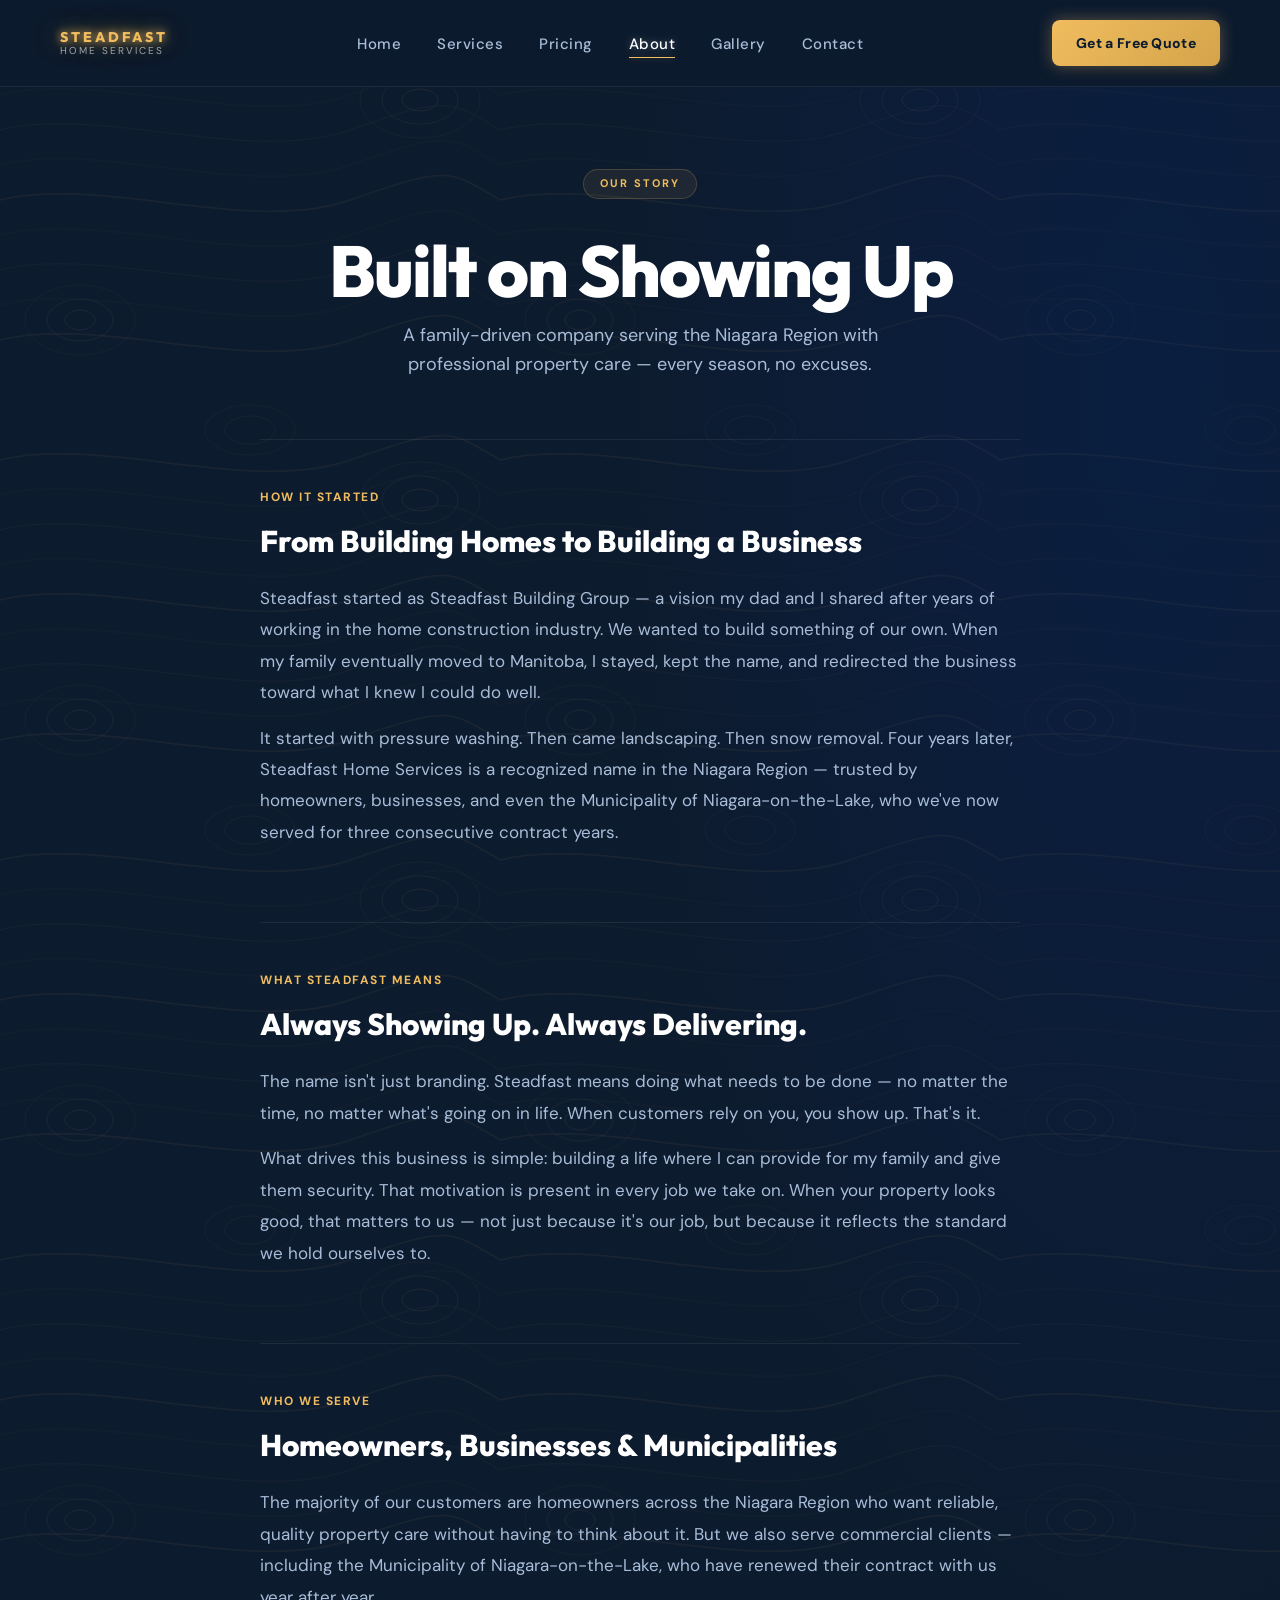
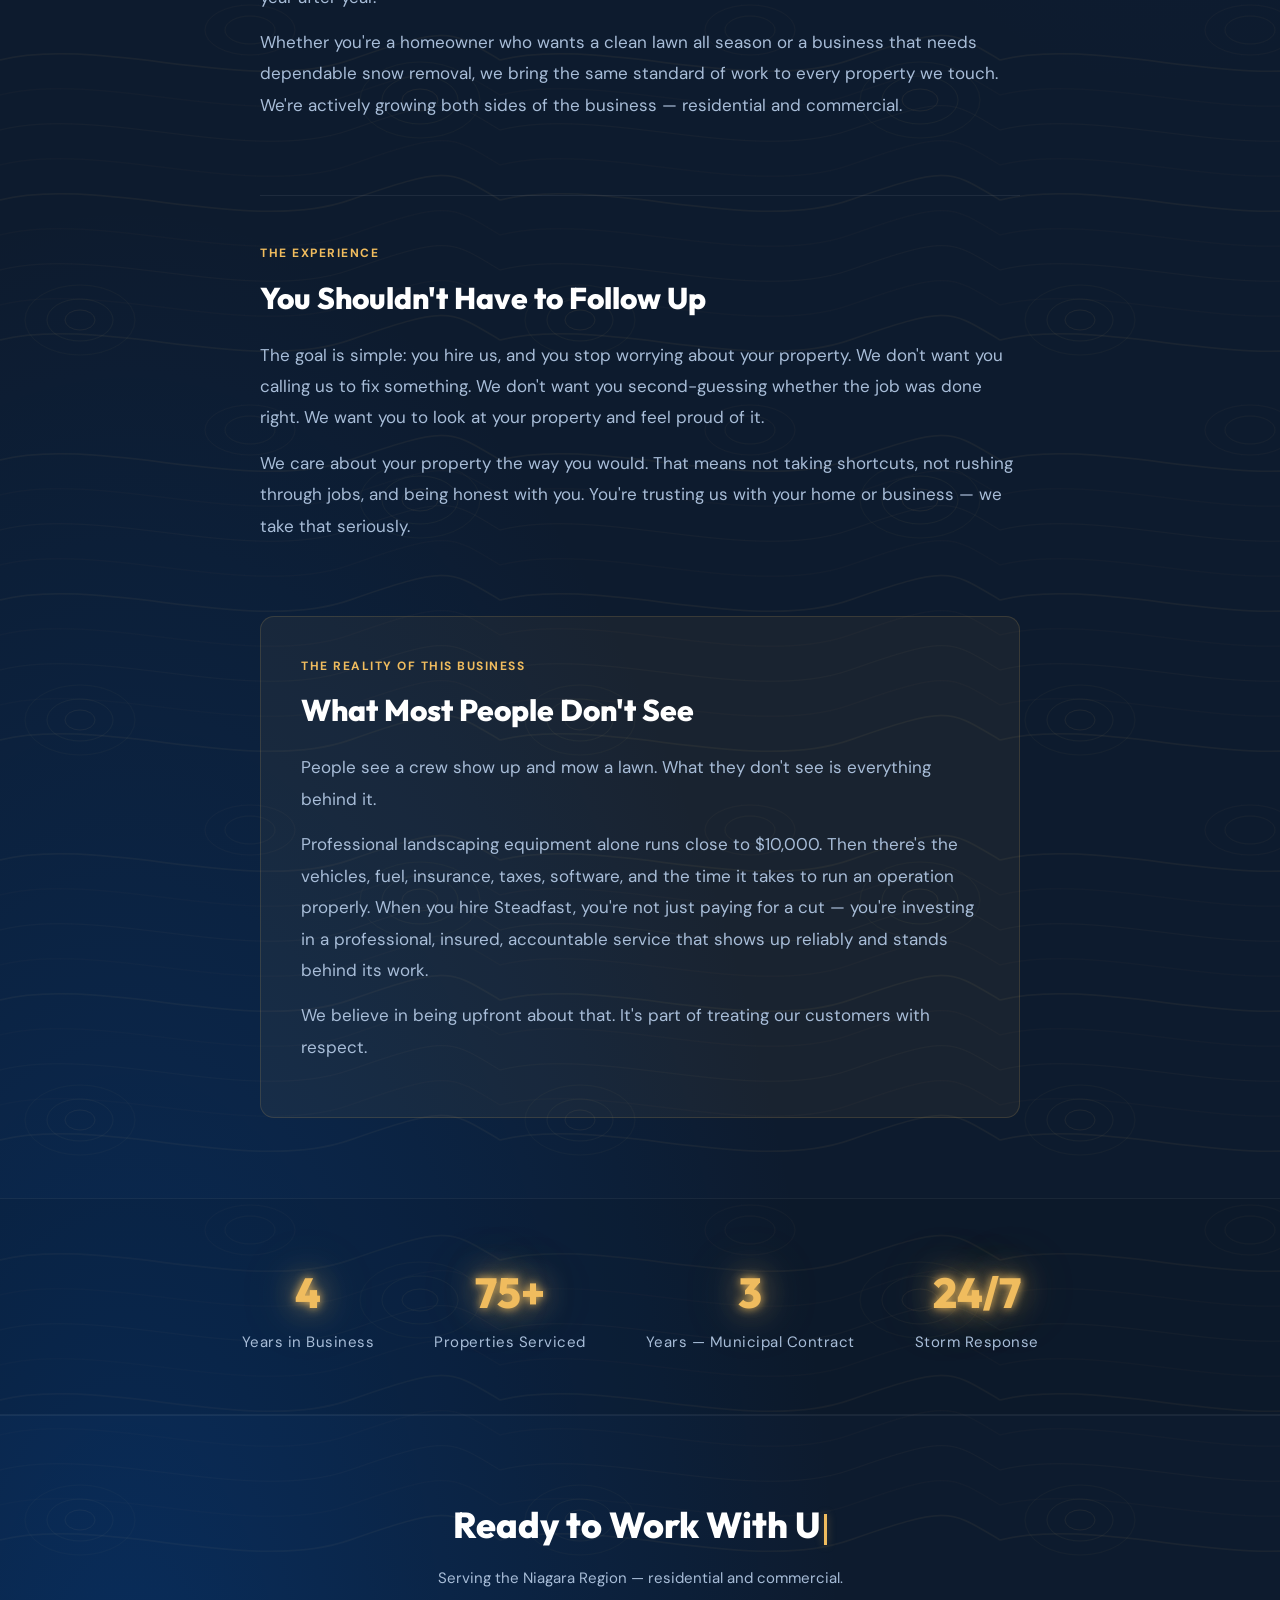
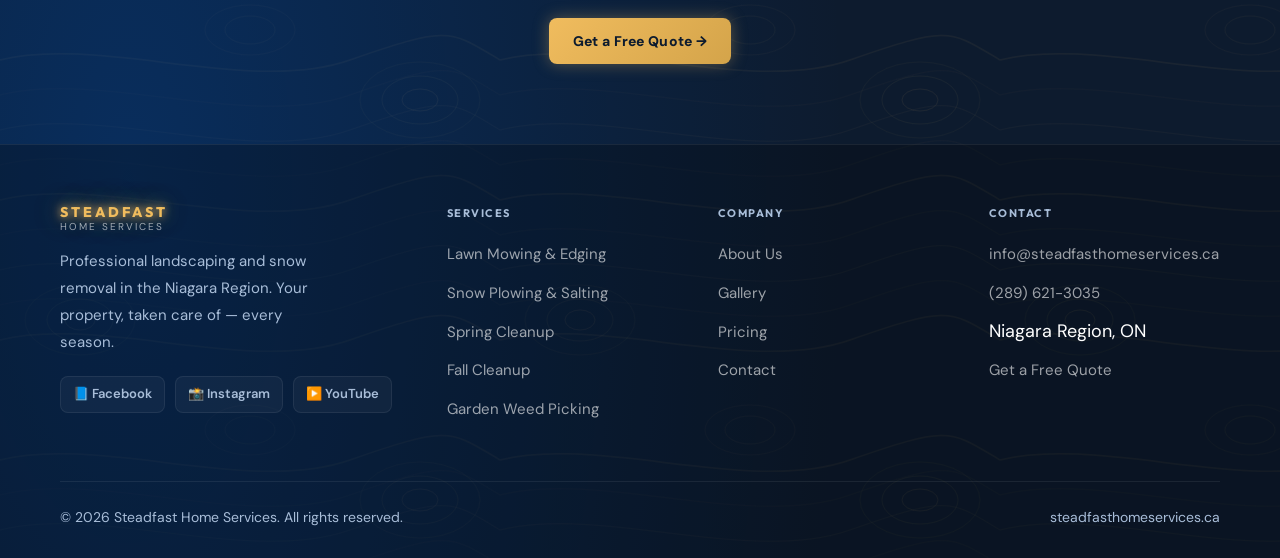
==== about.html @ 4abf7934 "Fix mobile LCP — async fonts with display=optional Synchronous Google Fonts was blocking LCP on mobi" ====
<!DOCTYPE html>
<html lang="en">
<head>
  <meta charset="UTF-8" />
  <meta name="viewport" content="width=device-width, initial-scale=1.0" />
  <title>About Us | Steadfast Home Services — Niagara Region</title>
  <meta name="description" content="Learn the story behind Steadfast Home Services — a family-driven landscaping and snow removal company serving the Niagara Region since 2022." />
  <link rel="canonical" href="https://steadfasthomeservices.ca/about.html" />
  <meta name="robots" content="index, follow" />
  <meta name="phone" content="+1-289-621-3035" />
  <meta property="og:title" content="About Us | Steadfast Home Services — Niagara Region" />
  <meta property="og:description" content="4 years serving the Niagara Region. Trusted by homeowners and the Municipality of Niagara-on-the-Lake." />
  <meta property="og:url" content="https://steadfasthomeservices.ca/about.html" />
  <meta property="og:type" content="website" />
  <meta property="og:image" content="https://steadfasthomeservices.ca/assets/logo.png" />
  <meta name="twitter:card" content="summary_large_image" />
  <meta name="twitter:title" content="About Us | Steadfast Home Services — Niagara Region" />
  <meta name="twitter:description" content="4 years serving the Niagara Region. Trusted by homeowners and the Municipality of Niagara-on-the-Lake." />
  <meta name="twitter:image" content="https://steadfasthomeservices.ca/assets/logo.png" />
  <link rel="preconnect" href="https://fonts.googleapis.com" />
  <link rel="preconnect" href="https://fonts.gstatic.com" crossorigin />
  <link rel="preload" href="https://fonts.googleapis.com/css2?family=Outfit:wght@300;400;500;600;700;800;900&family=DM+Sans:ital,opsz,wght@0,9..40,300;0,9..40,400;0,9..40,500;0,9..40,600;0,9..40,700;1,9..40,400&display=optional" as="style" onload="this.onload=null;this.rel='stylesheet'" />
  <noscript><link rel="stylesheet" href="https://fonts.googleapis.com/css2?family=Outfit:wght@300;400;500;600;700;800;900&family=DM+Sans:ital,opsz,wght@0,9..40,300;0,9..40,400;0,9..40,500;0,9..40,600;0,9..40,700;1,9..40,400&display=optional" /></noscript>
  <link rel="preload" href="styles.css" as="style" />
  <link rel="dns-prefetch" href="https://www.googletagmanager.com" />
  <link rel="icon" type="image/png" href="assets/favicon.png" />
  <link rel="apple-touch-icon" href="assets/apple-touch-icon.png" />
  <link rel="stylesheet" href="styles.css" />
  <link rel="stylesheet" href="about.css" />
  <script src="schema.js" defer></script>
  <script src="animations.js" defer></script>
  <!-- Google Analytics -->
  <script async src="https://www.googletagmanager.com/gtag/js?id=G-3ZM8ZDMQPP"></script>
  <script>
    window.dataLayer = window.dataLayer || [];
    function gtag(){dataLayer.push(arguments);}
    gtag('js', new Date());
    gtag('config', 'G-3ZM8ZDMQPP');
  </script>
</head>
<body>

  <!-- NAV -->
  <nav>
    <div class="nav-logo">
      <div class="nav-logo-text">
        <span>STEADFAST</span>
        <span>HOME SERVICES</span>
      </div>
    </div>
    <ul class="nav-links">
      <li><a href="index.html">Home</a></li>
      <li><a href="services.html">Services</a></li>
      <li><a href="pricing.html">Pricing</a></li>
      <li><a href="about.html" class="active">About</a></li>
      <li><a href="gallery.html">Gallery</a></li>
      <li><a href="contact.html">Contact</a></li>
    </ul>
    <a href="contact.html" class="btn-primary">Get a Free Quote</a>
    <button class="nav-hamburger" id="navHamburger" aria-label="Toggle navigation" aria-expanded="false">
      <span></span><span></span><span></span>
    </button>
  </nav>
  <div class="nav-overlay" id="navOverlay"></div>

  <!-- PAGE HEADER -->
  <header class="about-header">
    <div class="section-label">Our Story</div>
    <h1>Built on Showing Up</h1>
    <p>A family-driven company serving the Niagara Region with professional property care — every season, no excuses.</p>
  </header>

  <!-- THE STORY -->
  <section class="about-section">
    <div class="about-inner">
      <div class="about-block">
        <div class="about-block-label">How It Started</div>
        <h2>From Building Homes to Building a Business</h2>
        <p>
          Steadfast started as Steadfast Building Group — a vision my dad and I shared after years of working in the home construction industry. We wanted to build something of our own. When my family eventually moved to Manitoba, I stayed, kept the name, and redirected the business toward what I knew I could do well.
        </p>
        <p>
          It started with pressure washing. Then came landscaping. Then snow removal. Four years later, Steadfast Home Services is a recognized name in the Niagara Region — trusted by homeowners, businesses, and even the Municipality of Niagara-on-the-Lake, who we've now served for three consecutive contract years.
        </p>
      </div>

      <div class="about-block">
        <div class="about-block-label">What Steadfast Means</div>
        <h2>Always Showing Up. Always Delivering.</h2>
        <p>
          The name isn't just branding. Steadfast means doing what needs to be done — no matter the time, no matter what's going on in life. When customers rely on you, you show up. That's it.
        </p>
        <p>
          What drives this business is simple: building a life where I can provide for my family and give them security. That motivation is present in every job we take on. When your property looks good, that matters to us — not just because it's our job, but because it reflects the standard we hold ourselves to.
        </p>
      </div>

      <div class="about-block">
        <div class="about-block-label">Who We Serve</div>
        <h2>Homeowners, Businesses &amp; Municipalities</h2>
        <p>
          The majority of our customers are homeowners across the Niagara Region who want reliable, quality property care without having to think about it. But we also serve commercial clients — including the Municipality of Niagara-on-the-Lake, who have renewed their contract with us year after year.
        </p>
        <p>
          Whether you're a homeowner who wants a clean lawn all season or a business that needs dependable snow removal, we bring the same standard of work to every property we touch. We're actively growing both sides of the business — residential and commercial.
        </p>
      </div>

      <div class="about-block">
        <div class="about-block-label">The Experience</div>
        <h2>You Shouldn't Have to Follow Up</h2>
        <p>
          The goal is simple: you hire us, and you stop worrying about your property. We don't want you calling us to fix something. We don't want you second-guessing whether the job was done right. We want you to look at your property and feel proud of it.
        </p>
        <p>
          We care about your property the way you would. That means not taking shortcuts, not rushing through jobs, and being honest with you. You're trusting us with your home or business — we take that seriously.
        </p>
      </div>

      <div class="about-block about-block--highlight">
        <div class="about-block-label">The Reality of This Business</div>
        <h2>What Most People Don't See</h2>
        <p>
          People see a crew show up and mow a lawn. What they don't see is everything behind it.
        </p>
        <p>
          Professional landscaping equipment alone runs close to $10,000. Then there's the vehicles, fuel, insurance, taxes, software, and the time it takes to run an operation properly. When you hire Steadfast, you're not just paying for a cut — you're investing in a professional, insured, accountable service that shows up reliably and stands behind its work.
        </p>
        <p>
          We believe in being upfront about that. It's part of treating our customers with respect.
        </p>
      </div>

    </div>
  </section>

  <!-- STATS -->
  <section class="about-stats">
    <div class="stat-item">
      <div class="stat-number">4</div>
      <div class="stat-label">Years in Business</div>
    </div>
    <div class="stat-item">
      <div class="stat-number">75+</div>
      <div class="stat-label">Properties Serviced</div>
    </div>
    <div class="stat-item">
      <div class="stat-number">3</div>
      <div class="stat-label">Years — Municipal Contract</div>
    </div>
    <div class="stat-item">
      <div class="stat-number">24/7</div>
      <div class="stat-label">Storm Response</div>
    </div>
  </section>

  <!-- CTA -->
  <section class="services-cta">
    <h2>Ready to Work With Us?</h2>
    <p>Serving the Niagara Region — residential and commercial.</p>
    <a href="contact.html" class="btn-primary">Get a Free Quote &rarr;</a>
  </section>

  <!-- FOOTER -->
  <footer>
    <div class="footer-top">
      <div class="footer-brand">
        <div class="nav-logo-text">
          <span class="footer-logo-title">STEADFAST</span>
          <span class="footer-logo-sub">HOME SERVICES</span>
        </div>
        <p>Professional landscaping and snow removal in the Niagara Region. Your property, taken care of — every season.</p>
        <div class="social-links">
          <a href="https://www.facebook.com/profile.php?id=100092888058014" target="_blank" rel="noopener noreferrer" class="social-link">📘 Facebook</a>
          <a href="https://www.instagram.com/steadfasthomeservices/" target="_blank" rel="noopener noreferrer" class="social-link">📸 Instagram</a>
          <a href="https://www.youtube.com/@SteadfastHomeServices" target="_blank" rel="noopener noreferrer" class="social-link">▶️ YouTube</a>
        </div>
      </div>
      <div class="footer-col">
        <h4>Services</h4>
        <ul>
          <li><a href="services.html#mowing">Lawn Mowing &amp; Edging</a></li>
          <li><a href="services.html#snow">Snow Plowing &amp; Salting</a></li>
          <li><a href="services.html#spring">Spring Cleanup</a></li>
          <li><a href="services.html#fall">Fall Cleanup</a></li>
          <li><a href="services.html#weed">Garden Weed Picking</a></li>
        </ul>
      </div>
      <div class="footer-col">
        <h4>Company</h4>
        <ul>
          <li><a href="about.html">About Us</a></li>
          <li><a href="gallery.html">Gallery</a></li>
          <li><a href="pricing.html">Pricing</a></li>
          <li><a href="contact.html">Contact</a></li>
        </ul>
      </div>
      <div class="footer-col">
        <h4>Contact</h4>
        <ul>
          <li><a href="mailto:info@steadfasthomeservices.ca">info@steadfasthomeservices.ca</a></li>
          <li><a href="tel:+12896213035">(289) 621-3035</a></li>
          <li>Niagara Region, ON</li>
          <li><a href="contact.html">Get a Free Quote</a></li>
        </ul>
      </div>
    </div>
    <div class="footer-bottom">
      <p>&copy; 2026 Steadfast Home Services. All rights reserved.</p>
      <p>steadfasthomeservices.ca</p>
    </div>
  </footer>

</body>
</html>
---- styles.css ----
*{margin:0;padding:0;box-sizing:border-box}:root{--navy:#0D1B2E;--navy-mid:#1B2A4A;--navy-card:rgba(255,255,255,0.04);--gold:#F0BC5E;--gold-glow:rgba(240,188,94,0.35);--gold-dim:rgba(240,188,94,0.12);--cyan:#00D4FF;--cyan-glow:rgba(0,212,255,0.25);--white:#FFFFFF;--text-muted:#A8BDD8;--border:rgba(255,255,255,0.07);--font:'DM Sans',sans-serif;--font-display:'Outfit',sans-serif}html{scroll-behavior:smooth}body{background-color:var(--navy);background-image:radial-gradient(ellipse 80% 60% at 10% 90%,rgba(0,80,180,.35) 0,transparent 70%),radial-gradient(ellipse 60% 50% at 90% 10%,rgba(0,40,120,.25) 0,transparent 70%),url("data:image/svg+xml,%3Csvg xmlns='http://www.w3.org/2000/svg' width='500' height='400'%3E%3Cpath d='M0,60 C100,35 250,95 350,60 S450,30 500,60' fill='none' stroke='rgba(240,188,94,0.06)' stroke-width='1.5'/%3E%3Cpath d='M0,130 C100,105 250,165 350,130 S450,100 500,130' fill='none' stroke='rgba(240,188,94,0.04)' stroke-width='1'/%3E%3Cpath d='M0,200 C100,175 250,235 350,200 S450,170 500,200' fill='none' stroke='rgba(240,188,94,0.06)' stroke-width='1.5'/%3E%3Cpath d='M0,270 C100,245 250,305 350,270 S450,240 500,270' fill='none' stroke='rgba(240,188,94,0.04)' stroke-width='1'/%3E%3Cpath d='M0,340 C100,315 250,375 350,340 S450,310 500,340' fill='none' stroke='rgba(240,188,94,0.06)' stroke-width='1.5'/%3E%3Cpath d='M0,95 C100,70 250,130 350,95 S450,65 500,95' fill='none' stroke='rgba(240,188,94,0.025)' stroke-width='1'/%3E%3Cpath d='M0,165 C100,140 250,200 350,165 S450,135 500,165' fill='none' stroke='rgba(240,188,94,0.025)' stroke-width='1'/%3E%3Cpath d='M0,235 C100,210 250,270 350,235 S450,205 500,235' fill='none' stroke='rgba(240,188,94,0.025)' stroke-width='1'/%3E%3Cpath d='M0,305 C100,280 250,340 350,305 S450,275 500,305' fill='none' stroke='rgba(240,188,94,0.025)' stroke-width='1'/%3E%3Cellipse cx='420' cy='100' rx='60' ry='38' fill='none' stroke='rgba(240,188,94,0.035)' stroke-width='1'/%3E%3Cellipse cx='420' cy='100' rx='38' ry='24' fill='none' stroke='rgba(240,188,94,0.05)' stroke-width='1'/%3E%3Cellipse cx='420' cy='100' rx='18' ry='11' fill='none' stroke='rgba(240,188,94,0.07)' stroke-width='1'/%3E%3Cellipse cx='80' cy='320' rx='55' ry='35' fill='none' stroke='rgba(240,188,94,0.035)' stroke-width='1'/%3E%3Cellipse cx='80' cy='320' rx='33' ry='21' fill='none' stroke='rgba(240,188,94,0.05)' stroke-width='1'/%3E%3Cellipse cx='80' cy='320' rx='15' ry='10' fill='none' stroke='rgba(240,188,94,0.07)' stroke-width='1'/%3E%3Cellipse cx='250' cy='30' rx='45' ry='25' fill='none' stroke='rgba(240,188,94,0.03)' stroke-width='1'/%3E%3Cellipse cx='250' cy='30' rx='25' ry='14' fill='none' stroke='rgba(240,188,94,0.045)' stroke-width='1'/%3E%3C/svg%3E");color:var(--white);font-family:var(--font);font-size:18px;line-height:1.6}a{text-decoration:none;color:inherit}h1,h2,h3,h4{font-family:var(--font-display)}@keyframes fadeInUp{from{opacity:0;transform:translateY(28px)}to{opacity:1;transform:translateY(0)}}@keyframes fadeInRight{from{opacity:0;transform:translateX(28px)}to{opacity:1;transform:translateX(0)}}@keyframes glowPulse{0%,100%{opacity:.85}50%{opacity:1}}@keyframes floatCard{0%,100%{transform:translateY(0)}50%{transform:translateY(-8px)}}@keyframes scanline{0%{background-position:0 0}100%{background-position:0 100px}}@keyframes textShimmer{0%{background-position:-200% center}100%{background-position:200% center}}@keyframes topoDrift{0%{background-position:center center,center center,0 0}100%{background-position:center center,center center,500px 400px}}.typewriter-cursor{display:inline-block;width:3px;height:.85em;background:var(--gold);margin-left:4px;vertical-align:middle;box-shadow:0 0 8px var(--gold-glow);animation:cursorBlink .8s step-end infinite}@keyframes cursorBlink{0%,100%{opacity:1}50%{opacity:0}}.reveal{opacity:0;transform:translateY(36px);transition:opacity .7s ease,transform .7s ease}.reveal.is-visible{opacity:1;transform:translateY(0)}.reveal-left{opacity:0;transform:translateX(-36px);transition:opacity .7s ease,transform .7s ease}.reveal-left.is-visible{opacity:1;transform:translateX(0)}.reveal-scale{opacity:0;transform:scale(.94);transition:opacity .6s ease,transform .6s ease}.reveal-scale.is-visible{opacity:1;transform:scale(1)}@keyframes borderGlow{0%,100%{border-color:rgba(240,188,94,.2)}50%{border-color:rgba(240,188,94,.6)}}.gradient-text{background:linear-gradient(135deg,var(--gold) 0,#fff 50%,var(--gold) 100%);background-size:200% auto;-webkit-background-clip:text;-webkit-text-fill-color:transparent;background-clip:text}nav{display:flex;align-items:center;justify-content:space-between;padding:20px 60px;position:sticky;top:0;z-index:100;background:rgba(13,27,46,.96);border-bottom:1px solid var(--border)}.nav-logo{display:flex;align-items:center;gap:10px}.nav-logo img{height:40px}.nav-logo-text{display:flex;flex-direction:column;line-height:1.1}.nav-logo-text span:first-child{font-size:14px;font-weight:800;letter-spacing:3px;font-family:var(--font-display);color:var(--gold);text-shadow:0 0 8px #f0bc5e,0 0 20px rgba(240,188,94,.7),0 0 40px rgba(240,188,94,.4)}.nav-logo-text span:last-child{font-size:10px;letter-spacing:2px;color:var(--white);opacity:.6}.nav-links{display:flex;gap:36px;list-style:none}.nav-links a{font-size:15px;font-weight:500;color:var(--text-muted);letter-spacing:.5px;transition:color .2s,text-shadow .2s;position:relative}.nav-links a::after{content:'';position:absolute;bottom:-4px;left:0;width:0;height:1px;background:var(--gold);box-shadow:0 0 6px var(--gold-glow);transition:width .3s}.nav-links a.active,.nav-links a:hover{color:var(--white);text-shadow:0 0 8px rgba(255,255,255,.3)}.nav-links a.active::after,.nav-links a:hover::after{width:100%}.btn-primary{background:linear-gradient(135deg,var(--gold),#d4a44a);color:var(--navy);font-weight:800;font-size:14px;padding:12px 24px;border-radius:8px;border:none;cursor:pointer;letter-spacing:.3px;box-shadow:0 0 16px var(--gold-glow);animation:glowPulse 3s ease-in-out infinite;transition:transform .2s,opacity .2s;display:inline-block}.btn-primary:hover{transform:translateY(-3px);box-shadow:0 0 24px rgba(240,188,94,.55),0 0 60px rgba(240,188,94,.25),0 10px 24px rgba(0,0,0,.35)}.btn-outline{background:0 0;color:var(--white);font-weight:600;font-size:14px;padding:12px 24px;border-radius:8px;border:1px solid rgba(255,255,255,.2);cursor:pointer;transition:border-color .25s,background .25s,transform .25s,box-shadow .25s;display:inline-block}.btn-outline:hover{border-color:rgba(240,188,94,.6);background:rgba(240,188,94,.07);transform:translateY(-3px);box-shadow:0 0 16px rgba(240,188,94,.12),0 8px 20px rgba(0,0,0,.2)}.hero{display:flex;align-items:center;justify-content:space-between;padding:80px 60px;min-height:calc(100vh - 81px);gap:60px;position:relative;overflow:hidden}.hero::before{content:'';position:absolute;top:5%;left:-5%;width:700px;height:700px;background:radial-gradient(circle,rgba(240,188,94,.12) 0,rgba(240,188,94,.05) 40%,transparent 70%);pointer-events:none}.hero::after{content:'';position:absolute;bottom:0;right:0;width:600px;height:600px;background:radial-gradient(circle,rgba(0,100,255,.15) 0,rgba(0,60,180,.08) 40%,transparent 70%);pointer-events:none}.hero-content{flex:1;max-width:580px;animation:fadeInUp .8s ease both}.hero-badge{display:inline-flex;align-items:center;gap:8px;background:rgba(0,212,255,.08);border:1px solid rgba(0,212,255,.2);border-radius:20px;padding:6px 16px;font-size:12px;color:var(--cyan);margin-bottom:28px;letter-spacing:.5px}.hero-badge::before{content:'';width:6px;height:6px;border-radius:50%;background:var(--cyan);box-shadow:0 0 8px var(--cyan);animation:glowPulse 2s ease-in-out infinite}.hero h1{font-size:82px;font-weight:800;line-height:1;margin-bottom:24px;letter-spacing:-2px}.hero h1 span{color:var(--gold);text-shadow:0 0 20px rgba(240,188,94,.9),0 0 40px rgba(240,188,94,.6),0 0 80px rgba(240,188,94,.4),0 0 120px rgba(240,188,94,.2)}.hero p{font-size:17px;color:var(--text-muted);margin-bottom:36px;max-width:460px;line-height:1.8}.hero p strong{color:var(--white)}.hero-ctas{display:flex;gap:16px;margin-bottom:56px;flex-wrap:wrap}.hero-ctas .btn-primary{font-size:15px;padding:14px 28px}.hero-ctas .btn-outline{font-size:15px;padding:14px 28px}.hero-stats{display:flex;gap:40px}.stat{display:flex;flex-direction:column}.stat-number{font-size:30px;font-weight:800;font-family:var(--font-display);color:var(--gold);text-shadow:0 0 10px #f0bc5e,0 0 30px rgba(240,188,94,.7),0 0 60px rgba(240,188,94,.4)}.stat-label{font-size:14px;color:var(--text-muted);margin-top:2px;letter-spacing:.5px}.hero-card{flex:1;max-width:676px;background:rgba(255,255,255,.03);border:1px solid rgba(240,188,94,.15);border-radius:20px;padding:28px;backdrop-filter:blur(16px);-webkit-backdrop-filter:blur(16px);animation:fadeInRight .9s ease .2s both,floatCard 6s ease-in-out 1s infinite;box-shadow:0 0 0 1px rgba(240,188,94,.15),0 0 40px rgba(240,188,94,.1),0 0 80px rgba(240,188,94,.06),inset 0 1px 0 rgba(255,255,255,.06)}.hero-card-header{display:flex;justify-content:space-between;align-items:flex-start;margin-bottom:20px}.hero-card-title{font-size:23px;font-weight:800;font-family:var(--font-display)}.hero-card-subtitle{font-size:14px;color:var(--text-muted);margin-top:4px}.storm-alert{display:flex;align-items:center;gap:6px;background:var(--gold);color:var(--navy);font-size:11px;font-weight:800;padding:5px 12px;border-radius:20px;box-shadow:0 0 12px var(--gold-glow)}.status-badge{display:inline-flex;align-items:center;gap:6px;background:rgba(255,255,255,.06);border:1px solid var(--border);border-radius:20px;padding:4px 12px;font-size:11px;color:var(--text-muted)}.status-badge::before{content:'';width:6px;height:6px;border-radius:50%;background:#4ade80;box-shadow:0 0 6px rgba(74,222,128,.6)}.job-item{background:rgba(255,255,255,.03);border:1px solid var(--border);border-radius:12px;padding:14px 16px;margin-bottom:8px;display:flex;align-items:center;gap:14px;transition:border-color .2s}.job-item:hover{border-color:rgba(240,188,94,.2)}.job-icon{width:48px;height:48px;border-radius:10px;background:rgba(255,255,255,.06);display:flex;align-items:center;justify-content:center;font-size:22px;flex-shrink:0}.job-info{flex:1}.job-name{font-size:16px;font-weight:700}.job-bar{height:3px;border-radius:2px;background:rgba(255,255,255,.08);margin-top:6px;overflow:hidden}.job-bar-fill{height:100%;border-radius:2px}.job-status{font-size:13px;font-weight:700}.status-progress{color:var(--gold);text-shadow:0 0 8px var(--gold-glow)}.status-complete{color:#4ade80}.status-oncall{color:var(--text-muted)}.bar-gold{background:var(--gold);box-shadow:0 0 6px var(--gold-glow);width:55%}.bar-green{background:#4ade80;width:100%}.bar-grey{background:var(--text-muted);width:30%}.crew-item{display:flex;align-items:center;gap:12px;padding:12px 16px;background:rgba(255,255,255,.03);border:1px solid var(--border);border-radius:12px;margin-top:8px}.crew-avatar{width:48px;height:48px;border-radius:50%;background:linear-gradient(135deg,var(--gold),#d4a44a);color:var(--navy);font-weight:800;font-size:12px;display:flex;align-items:center;justify-content:center;box-shadow:0 0 12px var(--gold-glow);flex-shrink:0}.crew-name{font-size:16px;font-weight:700}.crew-role{font-size:13px;color:var(--text-muted)}section{padding:100px 60px}.section-label{display:inline-block;background:rgba(240,188,94,.08);border:1px solid rgba(240,188,94,.2);border-radius:20px;padding:5px 16px;font-size:11px;font-weight:700;letter-spacing:2px;text-transform:uppercase;color:var(--gold);margin-bottom:20px}.section-title{font-size:46px;font-weight:800;text-align:center;margin-bottom:14px;letter-spacing:-.5px}.section-sub{font-size:18px;color:var(--text-muted);text-align:center;max-width:560px;margin:0 auto 60px;line-height:1.8}.section-header{text-align:center;margin-bottom:60px}.services{background:0 0}.services-grid{display:grid;grid-template-columns:repeat(6,1fr);gap:20px}.service-card{grid-column:span 2;background:rgba(255,255,255,.03);border:1px solid var(--border);border-radius:16px;padding:36px;backdrop-filter:blur(8px);transition:border-color .3s,transform .3s,box-shadow .3s;position:relative;overflow:hidden}.service-card::before{content:'';position:absolute;top:0;left:0;right:0;height:1px;background:linear-gradient(90deg,transparent,rgba(240,188,94,.3),transparent);opacity:0;transition:opacity .3s}.service-card:hover{border-color:rgba(240,188,94,.3);transform:translateY(-6px);box-shadow:0 24px 48px rgba(0,0,0,.35),0 0 30px rgba(240,188,94,.08),inset 0 1px 0 rgba(240,188,94,.15)}.service-card:hover::before{opacity:1}.service-card:nth-child(4){grid-column:2/span 2}.service-card:nth-child(5){grid-column:4/span 2}.service-icon{width:58px;height:58px;border-radius:14px;background:rgba(240,188,94,.08);border:1px solid rgba(240,188,94,.15);display:flex;align-items:center;justify-content:center;font-size:26px;margin-bottom:24px}.service-card h3{font-size:20px;font-weight:700;margin-bottom:12px}.service-card p{font-size:16px;color:var(--text-muted);line-height:1.7;margin-bottom:24px}.service-link{font-size:15px;font-weight:700;color:var(--gold);letter-spacing:.3px;transition:text-shadow .2s}.service-link:hover{text-shadow:0 0 8px var(--gold-glow)}.pricing{background:rgba(0,0,0,.15)}.pricing-grid{display:grid;grid-template-columns:repeat(3,1fr);gap:24px;align-items:start}.pricing-card{background:rgba(255,255,255,.03);border:1px solid var(--border);border-radius:20px;padding:32px;position:relative;backdrop-filter:blur(8px);transition:border-color .3s,box-shadow .3s}.pricing-card:hover{border-color:rgba(240,188,94,.3);box-shadow:0 24px 48px rgba(0,0,0,.25),0 0 20px rgba(240,188,94,.07)}.pricing-card.featured{background:linear-gradient(145deg,#c8a84b,#f0e080);border-color:transparent;color:var(--navy);transform:translateY(-16px);box-shadow:0 0 60px rgba(240,188,94,.2),0 30px 60px rgba(0,0,0,.3)}.pricing-card.featured .feature-item,.pricing-card.featured .price-desc,.pricing-card.featured .price-label,.pricing-card.featured .price-period{color:rgba(27,42,74,.75)}.pricing-card.featured .price-amount{color:var(--navy)}.pricing-card.featured .feature-item.included{color:var(--navy)}.best-value-badge{position:absolute;top:-14px;left:50%;transform:translateX(-50%);background:var(--navy);color:var(--gold);font-size:10px;font-weight:800;letter-spacing:2px;padding:5px 18px;border-radius:20px;white-space:nowrap;box-shadow:0 0 12px var(--gold-glow)}.price-label{display:flex;align-items:center;gap:8px;font-size:11px;font-weight:700;letter-spacing:1.5px;text-transform:uppercase;color:var(--text-muted);margin-bottom:16px}.price-amount{font-size:54px;font-weight:800;line-height:1;color:var(--white);font-family:var(--font-display)}.price-period{font-size:16px;color:var(--text-muted);font-weight:400}.price-desc{font-size:13px;color:var(--text-muted);margin-top:6px;margin-bottom:24px;line-height:1.6}.price-divider{border:none;border-top:1px solid var(--border);margin-bottom:20px}.pricing-card.featured .price-divider{border-top-color:rgba(27,42,74,.15)}.features-list{list-style:none;margin-bottom:28px}.feature-item{display:flex;align-items:center;gap:10px;font-size:13px;color:var(--text-muted);margin-bottom:10px}.feature-item.included{color:var(--white)}.feature-item.included::before{content:'✓';color:#4ade80;font-weight:800;flex-shrink:0}.feature-item.excluded{opacity:.35}.feature-item.excluded::before{content:'✕';color:var(--text-muted);flex-shrink:0}.pricing-card .btn-outline,.pricing-card .btn-primary{width:100%;text-align:center;display:block;padding:14px;font-size:14px}.pricing-card.featured .btn-primary{background:var(--navy);color:var(--gold);box-shadow:none;animation:none}.pricing-card.featured .btn-primary:hover{opacity:.9}footer{background:rgba(0,0,0,.25);border-top:1px solid var(--border);padding:60px 60px 30px}.footer-top{display:grid;grid-template-columns:1.5fr 1fr 1fr 1fr;gap:40px;margin-bottom:48px}.footer-brand p{font-size:15px;color:var(--text-muted);margin-top:16px;max-width:260px;line-height:1.8}.footer-col h4{font-size:11px;font-weight:700;letter-spacing:1.5px;text-transform:uppercase;color:var(--text-muted);margin-bottom:16px}.footer-col ul{list-style:none}.footer-col ul li{margin-bottom:10px}.footer-col ul li a{font-size:15px;color:var(--white);opacity:.6;transition:opacity .2s,color .2s}.footer-col ul li a:hover{opacity:1;color:var(--gold)}.footer-bottom{border-top:1px solid var(--border);padding-top:24px;display:flex;justify-content:space-between;align-items:center}.footer-bottom p{font-size:14px;color:var(--text-muted)}.social-links{display:flex;gap:10px;margin-top:20px;flex-wrap:wrap}.social-link{display:flex;align-items:center;gap:6px;font-size:13px;font-weight:600;color:var(--text-muted);background:rgba(255,255,255,.04);border:1px solid var(--border);border-radius:8px;padding:7px 12px;transition:color .2s,border-color .2s,box-shadow .2s}.social-link:hover{color:var(--gold);border-color:rgba(240,188,94,.3);box-shadow:0 0 10px rgba(240,188,94,.1)}@media (max-width:1024px){nav{padding:20px 30px}.hero{padding:60px 30px;flex-direction:column;min-height:auto}.hero h1{font-size:48px}section{padding:80px 30px}.services-grid{grid-template-columns:repeat(2,1fr)}.service-card{grid-column:span 1!important}.pricing-grid{grid-template-columns:1fr}.pricing-card.featured{transform:none}.footer-top{grid-template-columns:1fr 1fr}footer{padding:40px 30px 20px}}@media (max-width:640px){nav{padding:16px 20px}.nav-links{display:none}.nav-links.is-open{display:flex;flex-direction:column;position:fixed;top:0;right:0;width:75vw;max-width:300px;height:100vh;background:rgba(13,27,46,.98);backdrop-filter:blur(20px);-webkit-backdrop-filter:blur(20px);padding:80px 30px 30px;gap:0;border-left:1px solid var(--border);z-index:200;list-style:none}.nav-links.is-open li{width:100%}.nav-links.is-open a{font-size:17px;padding:14px 0;display:block;border-bottom:1px solid var(--border);color:var(--white)}.hero{padding:40px 20px}.hero h1{font-size:36px}.section-title{font-size:32px}.services-grid{grid-template-columns:1fr}.hero-stats{gap:24px}section{padding:60px 20px}.footer-top{grid-template-columns:1fr}footer{padding:40px 20px 20px}.social-links{gap:8px}}.nav-hamburger{display:none;flex-direction:column;justify-content:center;gap:5px;background:0 0;border:none;cursor:pointer;padding:6px;z-index:300}.nav-hamburger span{display:block;width:24px;height:2px;background:var(--white);border-radius:2px;transition:transform .3s ease,opacity .3s ease}.nav-hamburger.is-open span:first-child{transform:translateY(7px) rotate(45deg)}.nav-hamburger.is-open span:nth-child(2){opacity:0}.nav-hamburger.is-open span:nth-child(3){transform:translateY(-7px) rotate(-45deg)}.nav-overlay{display:none;position:fixed;inset:0;background:rgba(0,0,0,.5);z-index:150}.nav-overlay.is-open{display:block}@media (max-width:640px){.nav-hamburger{display:flex}}.service-area{padding:60px;border-top:1px solid rgba(255,255,255,.06);text-align:center}.service-area h2{font-size:28px;font-weight:800;margin:16px 0 12px}.service-area p{color:var(--text-muted);font-size:14px;max-width:680px;margin:0 auto 24px}.footer-logo-title{font-size:16px;font-weight:800;letter-spacing:2px;color:var(--gold);font-family:var(--font-display)}.footer-logo-sub{font-size:11px;letter-spacing:2px;color:var(--white);opacity:.7}@media (prefers-reduced-motion:reduce){*,::after,::before{animation-duration:0s!important;animation-iteration-count:1!important;transition-duration:0s!important}body{animation:none}.hero-content{animation:none;opacity:1;transform:none}.hero-card{animation:none;opacity:1;transform:none}.reveal,.reveal-left,.reveal-scale{opacity:1!important;transform:none!important;transition:none!important}.gradient-text{animation:none}.btn-primary{animation:none}.hero-badge::before{animation:none}.typewriter-cursor{animation:none}}
---- styles.css ----
*{margin:0;padding:0;box-sizing:border-box}:root{--navy:#0D1B2E;--navy-mid:#1B2A4A;--navy-card:rgba(255,255,255,0.04);--gold:#F0BC5E;--gold-glow:rgba(240,188,94,0.35);--gold-dim:rgba(240,188,94,0.12);--cyan:#00D4FF;--cyan-glow:rgba(0,212,255,0.25);--white:#FFFFFF;--text-muted:#A8BDD8;--border:rgba(255,255,255,0.07);--font:'DM Sans',sans-serif;--font-display:'Outfit',sans-serif}html{scroll-behavior:smooth}body{background-color:var(--navy);background-image:radial-gradient(ellipse 80% 60% at 10% 90%,rgba(0,80,180,.35) 0,transparent 70%),radial-gradient(ellipse 60% 50% at 90% 10%,rgba(0,40,120,.25) 0,transparent 70%),url("data:image/svg+xml,%3Csvg xmlns='http://www.w3.org/2000/svg' width='500' height='400'%3E%3Cpath d='M0,60 C100,35 250,95 350,60 S450,30 500,60' fill='none' stroke='rgba(240,188,94,0.06)' stroke-width='1.5'/%3E%3Cpath d='M0,130 C100,105 250,165 350,130 S450,100 500,130' fill='none' stroke='rgba(240,188,94,0.04)' stroke-width='1'/%3E%3Cpath d='M0,200 C100,175 250,235 350,200 S450,170 500,200' fill='none' stroke='rgba(240,188,94,0.06)' stroke-width='1.5'/%3E%3Cpath d='M0,270 C100,245 250,305 350,270 S450,240 500,270' fill='none' stroke='rgba(240,188,94,0.04)' stroke-width='1'/%3E%3Cpath d='M0,340 C100,315 250,375 350,340 S450,310 500,340' fill='none' stroke='rgba(240,188,94,0.06)' stroke-width='1.5'/%3E%3Cpath d='M0,95 C100,70 250,130 350,95 S450,65 500,95' fill='none' stroke='rgba(240,188,94,0.025)' stroke-width='1'/%3E%3Cpath d='M0,165 C100,140 250,200 350,165 S450,135 500,165' fill='none' stroke='rgba(240,188,94,0.025)' stroke-width='1'/%3E%3Cpath d='M0,235 C100,210 250,270 350,235 S450,205 500,235' fill='none' stroke='rgba(240,188,94,0.025)' stroke-width='1'/%3E%3Cpath d='M0,305 C100,280 250,340 350,305 S450,275 500,305' fill='none' stroke='rgba(240,188,94,0.025)' stroke-width='1'/%3E%3Cellipse cx='420' cy='100' rx='60' ry='38' fill='none' stroke='rgba(240,188,94,0.035)' stroke-width='1'/%3E%3Cellipse cx='420' cy='100' rx='38' ry='24' fill='none' stroke='rgba(240,188,94,0.05)' stroke-width='1'/%3E%3Cellipse cx='420' cy='100' rx='18' ry='11' fill='none' stroke='rgba(240,188,94,0.07)' stroke-width='1'/%3E%3Cellipse cx='80' cy='320' rx='55' ry='35' fill='none' stroke='rgba(240,188,94,0.035)' stroke-width='1'/%3E%3Cellipse cx='80' cy='320' rx='33' ry='21' fill='none' stroke='rgba(240,188,94,0.05)' stroke-width='1'/%3E%3Cellipse cx='80' cy='320' rx='15' ry='10' fill='none' stroke='rgba(240,188,94,0.07)' stroke-width='1'/%3E%3Cellipse cx='250' cy='30' rx='45' ry='25' fill='none' stroke='rgba(240,188,94,0.03)' stroke-width='1'/%3E%3Cellipse cx='250' cy='30' rx='25' ry='14' fill='none' stroke='rgba(240,188,94,0.045)' stroke-width='1'/%3E%3C/svg%3E");color:var(--white);font-family:var(--font);font-size:18px;line-height:1.6}a{text-decoration:none;color:inherit}h1,h2,h3,h4{font-family:var(--font-display)}@keyframes fadeInUp{from{opacity:0;transform:translateY(28px)}to{opacity:1;transform:translateY(0)}}@keyframes fadeInRight{from{opacity:0;transform:translateX(28px)}to{opacity:1;transform:translateX(0)}}@keyframes glowPulse{0%,100%{opacity:.85}50%{opacity:1}}@keyframes floatCard{0%,100%{transform:translateY(0)}50%{transform:translateY(-8px)}}@keyframes scanline{0%{background-position:0 0}100%{background-position:0 100px}}@keyframes textShimmer{0%{background-position:-200% center}100%{background-position:200% center}}@keyframes topoDrift{0%{background-position:center center,center center,0 0}100%{background-position:center center,center center,500px 400px}}.typewriter-cursor{display:inline-block;width:3px;height:.85em;background:var(--gold);margin-left:4px;vertical-align:middle;box-shadow:0 0 8px var(--gold-glow);animation:cursorBlink .8s step-end infinite}@keyframes cursorBlink{0%,100%{opacity:1}50%{opacity:0}}.reveal{opacity:0;transform:translateY(36px);transition:opacity .7s ease,transform .7s ease}.reveal.is-visible{opacity:1;transform:translateY(0)}.reveal-left{opacity:0;transform:translateX(-36px);transition:opacity .7s ease,transform .7s ease}.reveal-left.is-visible{opacity:1;transform:translateX(0)}.reveal-scale{opacity:0;transform:scale(.94);transition:opacity .6s ease,transform .6s ease}.reveal-scale.is-visible{opacity:1;transform:scale(1)}@keyframes borderGlow{0%,100%{border-color:rgba(240,188,94,.2)}50%{border-color:rgba(240,188,94,.6)}}.gradient-text{background:linear-gradient(135deg,var(--gold) 0,#fff 50%,var(--gold) 100%);background-size:200% auto;-webkit-background-clip:text;-webkit-text-fill-color:transparent;background-clip:text}nav{display:flex;align-items:center;justify-content:space-between;padding:20px 60px;position:sticky;top:0;z-index:100;background:rgba(13,27,46,.96);border-bottom:1px solid var(--border)}.nav-logo{display:flex;align-items:center;gap:10px}.nav-logo img{height:40px}.nav-logo-text{display:flex;flex-direction:column;line-height:1.1}.nav-logo-text span:first-child{font-size:14px;font-weight:800;letter-spacing:3px;font-family:var(--font-display);color:var(--gold);text-shadow:0 0 8px #f0bc5e,0 0 20px rgba(240,188,94,.7),0 0 40px rgba(240,188,94,.4)}.nav-logo-text span:last-child{font-size:10px;letter-spacing:2px;color:var(--white);opacity:.6}.nav-links{display:flex;gap:36px;list-style:none}.nav-links a{font-size:15px;font-weight:500;color:var(--text-muted);letter-spacing:.5px;transition:color .2s,text-shadow .2s;position:relative}.nav-links a::after{content:'';position:absolute;bottom:-4px;left:0;width:0;height:1px;background:var(--gold);box-shadow:0 0 6px var(--gold-glow);transition:width .3s}.nav-links a.active,.nav-links a:hover{color:var(--white);text-shadow:0 0 8px rgba(255,255,255,.3)}.nav-links a.active::after,.nav-links a:hover::after{width:100%}.btn-primary{background:linear-gradient(135deg,var(--gold),#d4a44a);color:var(--navy);font-weight:800;font-size:14px;padding:12px 24px;border-radius:8px;border:none;cursor:pointer;letter-spacing:.3px;box-shadow:0 0 16px var(--gold-glow);animation:glowPulse 3s ease-in-out infinite;transition:transform .2s,opacity .2s;display:inline-block}.btn-primary:hover{transform:translateY(-3px);box-shadow:0 0 24px rgba(240,188,94,.55),0 0 60px rgba(240,188,94,.25),0 10px 24px rgba(0,0,0,.35)}.btn-outline{background:0 0;color:var(--white);font-weight:600;font-size:14px;padding:12px 24px;border-radius:8px;border:1px solid rgba(255,255,255,.2);cursor:pointer;transition:border-color .25s,background .25s,transform .25s,box-shadow .25s;display:inline-block}.btn-outline:hover{border-color:rgba(240,188,94,.6);background:rgba(240,188,94,.07);transform:translateY(-3px);box-shadow:0 0 16px rgba(240,188,94,.12),0 8px 20px rgba(0,0,0,.2)}.hero{display:flex;align-items:center;justify-content:space-between;padding:80px 60px;min-height:calc(100vh - 81px);gap:60px;position:relative;overflow:hidden}.hero::before{content:'';position:absolute;top:5%;left:-5%;width:700px;height:700px;background:radial-gradient(circle,rgba(240,188,94,.12) 0,rgba(240,188,94,.05) 40%,transparent 70%);pointer-events:none}.hero::after{content:'';position:absolute;bottom:0;right:0;width:600px;height:600px;background:radial-gradient(circle,rgba(0,100,255,.15) 0,rgba(0,60,180,.08) 40%,transparent 70%);pointer-events:none}.hero-content{flex:1;max-width:580px;animation:fadeInUp .8s ease both}.hero-badge{display:inline-flex;align-items:center;gap:8px;background:rgba(0,212,255,.08);border:1px solid rgba(0,212,255,.2);border-radius:20px;padding:6px 16px;font-size:12px;color:var(--cyan);margin-bottom:28px;letter-spacing:.5px}.hero-badge::before{content:'';width:6px;height:6px;border-radius:50%;background:var(--cyan);box-shadow:0 0 8px var(--cyan);animation:glowPulse 2s ease-in-out infinite}.hero h1{font-size:82px;font-weight:800;line-height:1;margin-bottom:24px;letter-spacing:-2px}.hero h1 span{color:var(--gold);text-shadow:0 0 20px rgba(240,188,94,.9),0 0 40px rgba(240,188,94,.6),0 0 80px rgba(240,188,94,.4),0 0 120px rgba(240,188,94,.2)}.hero p{font-size:17px;color:var(--text-muted);margin-bottom:36px;max-width:460px;line-height:1.8}.hero p strong{color:var(--white)}.hero-ctas{display:flex;gap:16px;margin-bottom:56px;flex-wrap:wrap}.hero-ctas .btn-primary{font-size:15px;padding:14px 28px}.hero-ctas .btn-outline{font-size:15px;padding:14px 28px}.hero-stats{display:flex;gap:40px}.stat{display:flex;flex-direction:column}.stat-number{font-size:30px;font-weight:800;font-family:var(--font-display);color:var(--gold);text-shadow:0 0 10px #f0bc5e,0 0 30px rgba(240,188,94,.7),0 0 60px rgba(240,188,94,.4)}.stat-label{font-size:14px;color:var(--text-muted);margin-top:2px;letter-spacing:.5px}.hero-card{flex:1;max-width:676px;background:rgba(255,255,255,.03);border:1px solid rgba(240,188,94,.15);border-radius:20px;padding:28px;backdrop-filter:blur(16px);-webkit-backdrop-filter:blur(16px);animation:fadeInRight .9s ease .2s both,floatCard 6s ease-in-out 1s infinite;box-shadow:0 0 0 1px rgba(240,188,94,.15),0 0 40px rgba(240,188,94,.1),0 0 80px rgba(240,188,94,.06),inset 0 1px 0 rgba(255,255,255,.06)}.hero-card-header{display:flex;justify-content:space-between;align-items:flex-start;margin-bottom:20px}.hero-card-title{font-size:23px;font-weight:800;font-family:var(--font-display)}.hero-card-subtitle{font-size:14px;color:var(--text-muted);margin-top:4px}.storm-alert{display:flex;align-items:center;gap:6px;background:var(--gold);color:var(--navy);font-size:11px;font-weight:800;padding:5px 12px;border-radius:20px;box-shadow:0 0 12px var(--gold-glow)}.status-badge{display:inline-flex;align-items:center;gap:6px;background:rgba(255,255,255,.06);border:1px solid var(--border);border-radius:20px;padding:4px 12px;font-size:11px;color:var(--text-muted)}.status-badge::before{content:'';width:6px;height:6px;border-radius:50%;background:#4ade80;box-shadow:0 0 6px rgba(74,222,128,.6)}.job-item{background:rgba(255,255,255,.03);border:1px solid var(--border);border-radius:12px;padding:14px 16px;margin-bottom:8px;display:flex;align-items:center;gap:14px;transition:border-color .2s}.job-item:hover{border-color:rgba(240,188,94,.2)}.job-icon{width:48px;height:48px;border-radius:10px;background:rgba(255,255,255,.06);display:flex;align-items:center;justify-content:center;font-size:22px;flex-shrink:0}.job-info{flex:1}.job-name{font-size:16px;font-weight:700}.job-bar{height:3px;border-radius:2px;background:rgba(255,255,255,.08);margin-top:6px;overflow:hidden}.job-bar-fill{height:100%;border-radius:2px}.job-status{font-size:13px;font-weight:700}.status-progress{color:var(--gold);text-shadow:0 0 8px var(--gold-glow)}.status-complete{color:#4ade80}.status-oncall{color:var(--text-muted)}.bar-gold{background:var(--gold);box-shadow:0 0 6px var(--gold-glow);width:55%}.bar-green{background:#4ade80;width:100%}.bar-grey{background:var(--text-muted);width:30%}.crew-item{display:flex;align-items:center;gap:12px;padding:12px 16px;background:rgba(255,255,255,.03);border:1px solid var(--border);border-radius:12px;margin-top:8px}.crew-avatar{width:48px;height:48px;border-radius:50%;background:linear-gradient(135deg,var(--gold),#d4a44a);color:var(--navy);font-weight:800;font-size:12px;display:flex;align-items:center;justify-content:center;box-shadow:0 0 12px var(--gold-glow);flex-shrink:0}.crew-name{font-size:16px;font-weight:700}.crew-role{font-size:13px;color:var(--text-muted)}section{padding:100px 60px}.section-label{display:inline-block;background:rgba(240,188,94,.08);border:1px solid rgba(240,188,94,.2);border-radius:20px;padding:5px 16px;font-size:11px;font-weight:700;letter-spacing:2px;text-transform:uppercase;color:var(--gold);margin-bottom:20px}.section-title{font-size:46px;font-weight:800;text-align:center;margin-bottom:14px;letter-spacing:-.5px}.section-sub{font-size:18px;color:var(--text-muted);text-align:center;max-width:560px;margin:0 auto 60px;line-height:1.8}.section-header{text-align:center;margin-bottom:60px}.services{background:0 0}.services-grid{display:grid;grid-template-columns:repeat(6,1fr);gap:20px}.service-card{grid-column:span 2;background:rgba(255,255,255,.03);border:1px solid var(--border);border-radius:16px;padding:36px;backdrop-filter:blur(8px);transition:border-color .3s,transform .3s,box-shadow .3s;position:relative;overflow:hidden}.service-card::before{content:'';position:absolute;top:0;left:0;right:0;height:1px;background:linear-gradient(90deg,transparent,rgba(240,188,94,.3),transparent);opacity:0;transition:opacity .3s}.service-card:hover{border-color:rgba(240,188,94,.3);transform:translateY(-6px);box-shadow:0 24px 48px rgba(0,0,0,.35),0 0 30px rgba(240,188,94,.08),inset 0 1px 0 rgba(240,188,94,.15)}.service-card:hover::before{opacity:1}.service-card:nth-child(4){grid-column:2/span 2}.service-card:nth-child(5){grid-column:4/span 2}.service-icon{width:58px;height:58px;border-radius:14px;background:rgba(240,188,94,.08);border:1px solid rgba(240,188,94,.15);display:flex;align-items:center;justify-content:center;font-size:26px;margin-bottom:24px}.service-card h3{font-size:20px;font-weight:700;margin-bottom:12px}.service-card p{font-size:16px;color:var(--text-muted);line-height:1.7;margin-bottom:24px}.service-link{font-size:15px;font-weight:700;color:var(--gold);letter-spacing:.3px;transition:text-shadow .2s}.service-link:hover{text-shadow:0 0 8px var(--gold-glow)}.pricing{background:rgba(0,0,0,.15)}.pricing-grid{display:grid;grid-template-columns:repeat(3,1fr);gap:24px;align-items:start}.pricing-card{background:rgba(255,255,255,.03);border:1px solid var(--border);border-radius:20px;padding:32px;position:relative;backdrop-filter:blur(8px);transition:border-color .3s,box-shadow .3s}.pricing-card:hover{border-color:rgba(240,188,94,.3);box-shadow:0 24px 48px rgba(0,0,0,.25),0 0 20px rgba(240,188,94,.07)}.pricing-card.featured{background:linear-gradient(145deg,#c8a84b,#f0e080);border-color:transparent;color:var(--navy);transform:translateY(-16px);box-shadow:0 0 60px rgba(240,188,94,.2),0 30px 60px rgba(0,0,0,.3)}.pricing-card.featured .feature-item,.pricing-card.featured .price-desc,.pricing-card.featured .price-label,.pricing-card.featured .price-period{color:rgba(27,42,74,.75)}.pricing-card.featured .price-amount{color:var(--navy)}.pricing-card.featured .feature-item.included{color:var(--navy)}.best-value-badge{position:absolute;top:-14px;left:50%;transform:translateX(-50%);background:var(--navy);color:var(--gold);font-size:10px;font-weight:800;letter-spacing:2px;padding:5px 18px;border-radius:20px;white-space:nowrap;box-shadow:0 0 12px var(--gold-glow)}.price-label{display:flex;align-items:center;gap:8px;font-size:11px;font-weight:700;letter-spacing:1.5px;text-transform:uppercase;color:var(--text-muted);margin-bottom:16px}.price-amount{font-size:54px;font-weight:800;line-height:1;color:var(--white);font-family:var(--font-display)}.price-period{font-size:16px;color:var(--text-muted);font-weight:400}.price-desc{font-size:13px;color:var(--text-muted);margin-top:6px;margin-bottom:24px;line-height:1.6}.price-divider{border:none;border-top:1px solid var(--border);margin-bottom:20px}.pricing-card.featured .price-divider{border-top-color:rgba(27,42,74,.15)}.features-list{list-style:none;margin-bottom:28px}.feature-item{display:flex;align-items:center;gap:10px;font-size:13px;color:var(--text-muted);margin-bottom:10px}.feature-item.included{color:var(--white)}.feature-item.included::before{content:'✓';color:#4ade80;font-weight:800;flex-shrink:0}.feature-item.excluded{opacity:.35}.feature-item.excluded::before{content:'✕';color:var(--text-muted);flex-shrink:0}.pricing-card .btn-outline,.pricing-card .btn-primary{width:100%;text-align:center;display:block;padding:14px;font-size:14px}.pricing-card.featured .btn-primary{background:var(--navy);color:var(--gold);box-shadow:none;animation:none}.pricing-card.featured .btn-primary:hover{opacity:.9}footer{background:rgba(0,0,0,.25);border-top:1px solid var(--border);padding:60px 60px 30px}.footer-top{display:grid;grid-template-columns:1.5fr 1fr 1fr 1fr;gap:40px;margin-bottom:48px}.footer-brand p{font-size:15px;color:var(--text-muted);margin-top:16px;max-width:260px;line-height:1.8}.footer-col h4{font-size:11px;font-weight:700;letter-spacing:1.5px;text-transform:uppercase;color:var(--text-muted);margin-bottom:16px}.footer-col ul{list-style:none}.footer-col ul li{margin-bottom:10px}.footer-col ul li a{font-size:15px;color:var(--white);opacity:.6;transition:opacity .2s,color .2s}.footer-col ul li a:hover{opacity:1;color:var(--gold)}.footer-bottom{border-top:1px solid var(--border);padding-top:24px;display:flex;justify-content:space-between;align-items:center}.footer-bottom p{font-size:14px;color:var(--text-muted)}.social-links{display:flex;gap:10px;margin-top:20px;flex-wrap:wrap}.social-link{display:flex;align-items:center;gap:6px;font-size:13px;font-weight:600;color:var(--text-muted);background:rgba(255,255,255,.04);border:1px solid var(--border);border-radius:8px;padding:7px 12px;transition:color .2s,border-color .2s,box-shadow .2s}.social-link:hover{color:var(--gold);border-color:rgba(240,188,94,.3);box-shadow:0 0 10px rgba(240,188,94,.1)}@media (max-width:1024px){nav{padding:20px 30px}.hero{padding:60px 30px;flex-direction:column;min-height:auto}.hero h1{font-size:48px}section{padding:80px 30px}.services-grid{grid-template-columns:repeat(2,1fr)}.service-card{grid-column:span 1!important}.pricing-grid{grid-template-columns:1fr}.pricing-card.featured{transform:none}.footer-top{grid-template-columns:1fr 1fr}footer{padding:40px 30px 20px}}@media (max-width:640px){nav{padding:16px 20px}.nav-links{display:none}.nav-links.is-open{display:flex;flex-direction:column;position:fixed;top:0;right:0;width:75vw;max-width:300px;height:100vh;background:rgba(13,27,46,.98);backdrop-filter:blur(20px);-webkit-backdrop-filter:blur(20px);padding:80px 30px 30px;gap:0;border-left:1px solid var(--border);z-index:200;list-style:none}.nav-links.is-open li{width:100%}.nav-links.is-open a{font-size:17px;padding:14px 0;display:block;border-bottom:1px solid var(--border);color:var(--white)}.hero{padding:40px 20px}.hero h1{font-size:36px}.section-title{font-size:32px}.services-grid{grid-template-columns:1fr}.hero-stats{gap:24px}section{padding:60px 20px}.footer-top{grid-template-columns:1fr}footer{padding:40px 20px 20px}.social-links{gap:8px}}.nav-hamburger{display:none;flex-direction:column;justify-content:center;gap:5px;background:0 0;border:none;cursor:pointer;padding:6px;z-index:300}.nav-hamburger span{display:block;width:24px;height:2px;background:var(--white);border-radius:2px;transition:transform .3s ease,opacity .3s ease}.nav-hamburger.is-open span:first-child{transform:translateY(7px) rotate(45deg)}.nav-hamburger.is-open span:nth-child(2){opacity:0}.nav-hamburger.is-open span:nth-child(3){transform:translateY(-7px) rotate(-45deg)}.nav-overlay{display:none;position:fixed;inset:0;background:rgba(0,0,0,.5);z-index:150}.nav-overlay.is-open{display:block}@media (max-width:640px){.nav-hamburger{display:flex}}.service-area{padding:60px;border-top:1px solid rgba(255,255,255,.06);text-align:center}.service-area h2{font-size:28px;font-weight:800;margin:16px 0 12px}.service-area p{color:var(--text-muted);font-size:14px;max-width:680px;margin:0 auto 24px}.footer-logo-title{font-size:16px;font-weight:800;letter-spacing:2px;color:var(--gold);font-family:var(--font-display)}.footer-logo-sub{font-size:11px;letter-spacing:2px;color:var(--white);opacity:.7}@media (prefers-reduced-motion:reduce){*,::after,::before{animation-duration:0s!important;animation-iteration-count:1!important;transition-duration:0s!important}body{animation:none}.hero-content{animation:none;opacity:1;transform:none}.hero-card{animation:none;opacity:1;transform:none}.reveal,.reveal-left,.reveal-scale{opacity:1!important;transform:none!important;transition:none!important}.gradient-text{animation:none}.btn-primary{animation:none}.hero-badge::before{animation:none}.typewriter-cursor{animation:none}}
---- about.css ----
.about-header{text-align:center;padding:80px 60px 40px}.about-header h1{font-size:72px;font-weight:800;letter-spacing:-2px;line-height:1;margin:16px 0 14px}.about-header p{font-size:18px;color:var(--text-muted);max-width:500px;margin:0 auto}.about-section{padding:20px 60px 80px}.about-inner{max-width:760px;margin:0 auto;display:flex;flex-direction:column;gap:60px}.about-block{border-top:1px solid rgba(255,255,255,.07);padding-top:48px}.about-block-label{font-size:12px;font-weight:700;letter-spacing:1.5px;text-transform:uppercase;color:var(--gold);margin-bottom:10px}.about-block h2{font-size:30px;font-weight:800;margin-bottom:18px}.about-block p{font-size:17px;color:var(--text-muted);line-height:1.85;margin-bottom:14px}.about-block--highlight{background-color:rgba(240,188,94,.05);border:1px solid rgba(240,188,94,.15);border-radius:14px;padding:40px}.about-block--highlight .about-block-label{margin-top:0}.about-stats{display:flex;justify-content:center;gap:60px;padding:60px;border-top:1px solid rgba(255,255,255,.06);border-bottom:1px solid rgba(255,255,255,.06);background-color:rgba(0,0,0,.08);flex-wrap:wrap}.stat-item{text-align:center}.stat-number{font-size:42px;font-weight:800;color:var(--gold)}.stat-label{font-size:15px;color:var(--text-muted);margin-top:4px}.services-cta{text-align:center;padding:80px 60px;border-top:1px solid rgba(255,255,255,.06)}.services-cta h2{font-size:36px;font-weight:800;margin-bottom:12px}.services-cta p{font-size:15px;color:var(--text-muted);margin-bottom:28px}@media (max-width:768px){.about-header,.about-section{padding-left:30px;padding-right:30px}.about-header h1{font-size:38px}.about-block h2{font-size:24px}.about-stats{gap:36px;padding:40px 30px}.services-cta{padding:60px 30px}}@media (max-width:480px){.about-header,.about-section{padding-left:20px;padding-right:20px}.about-block--highlight{padding:24px}.about-stats{padding:40px 20px}}
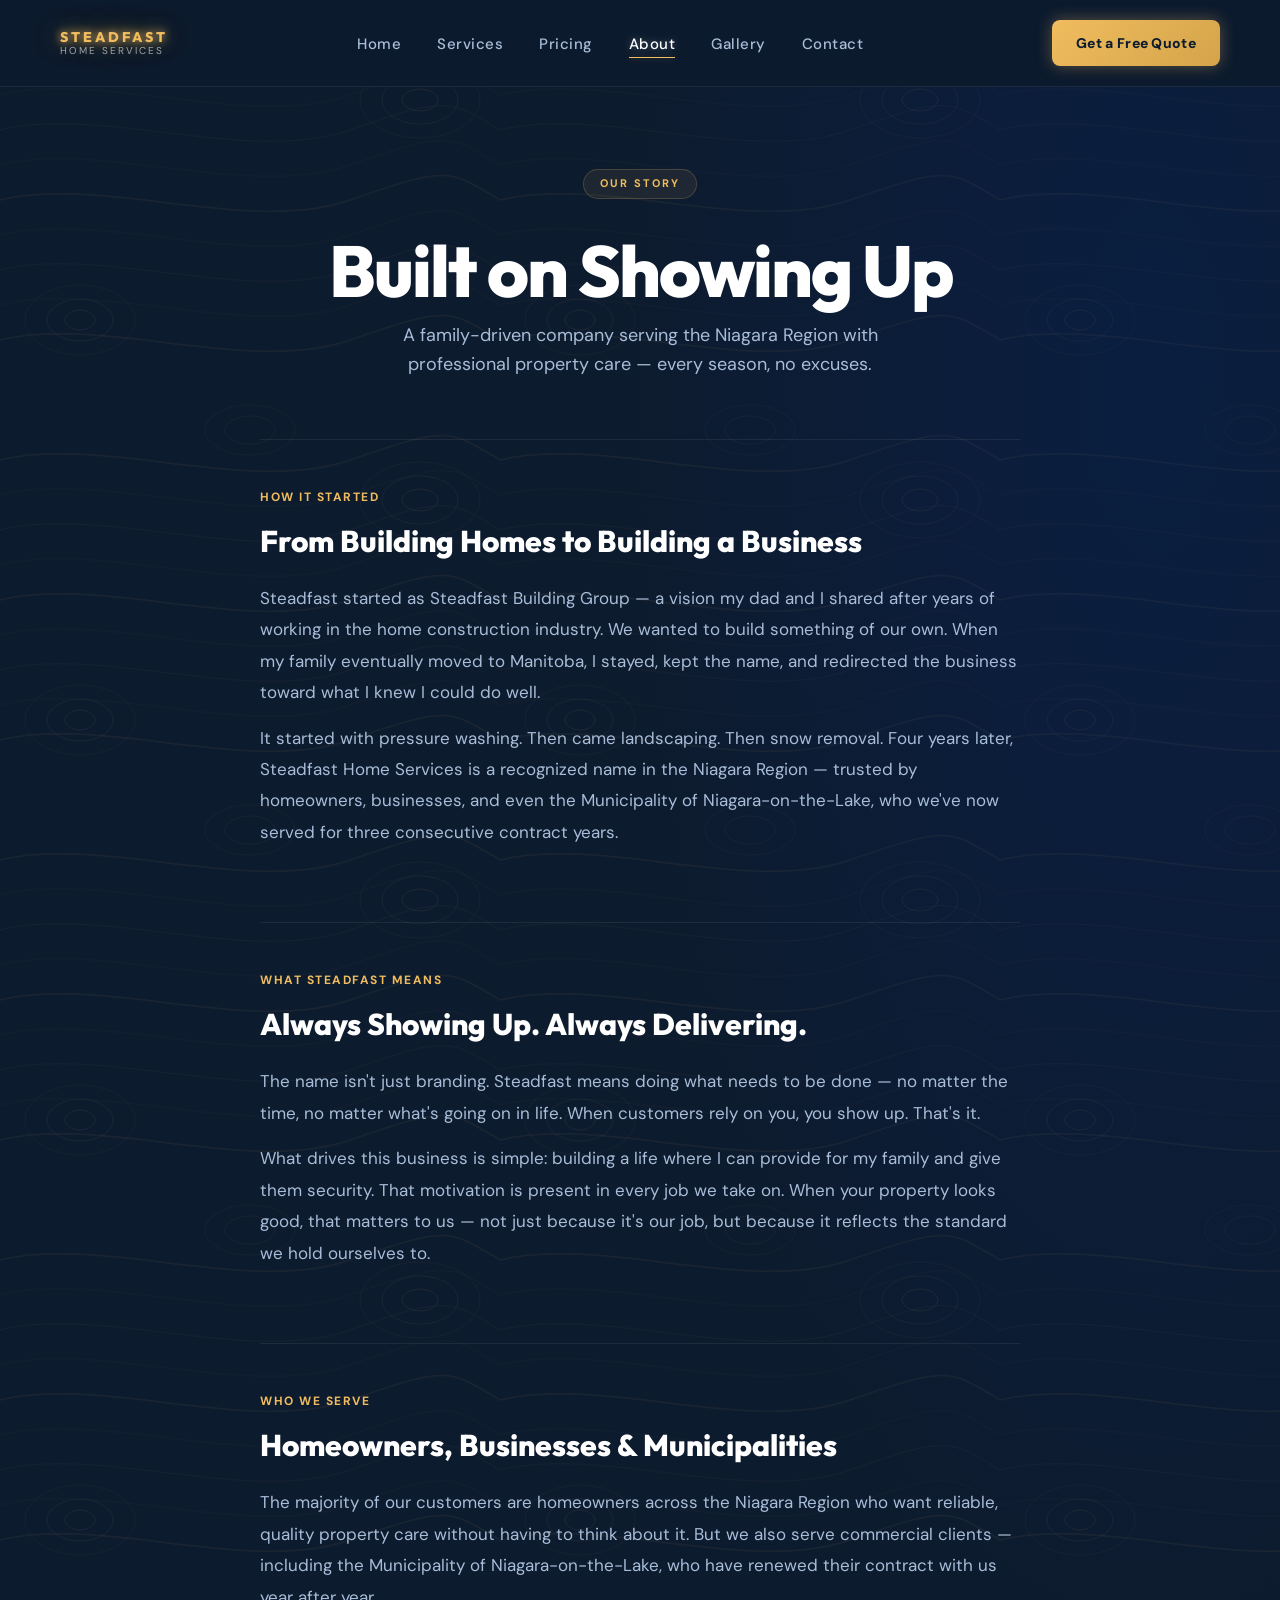
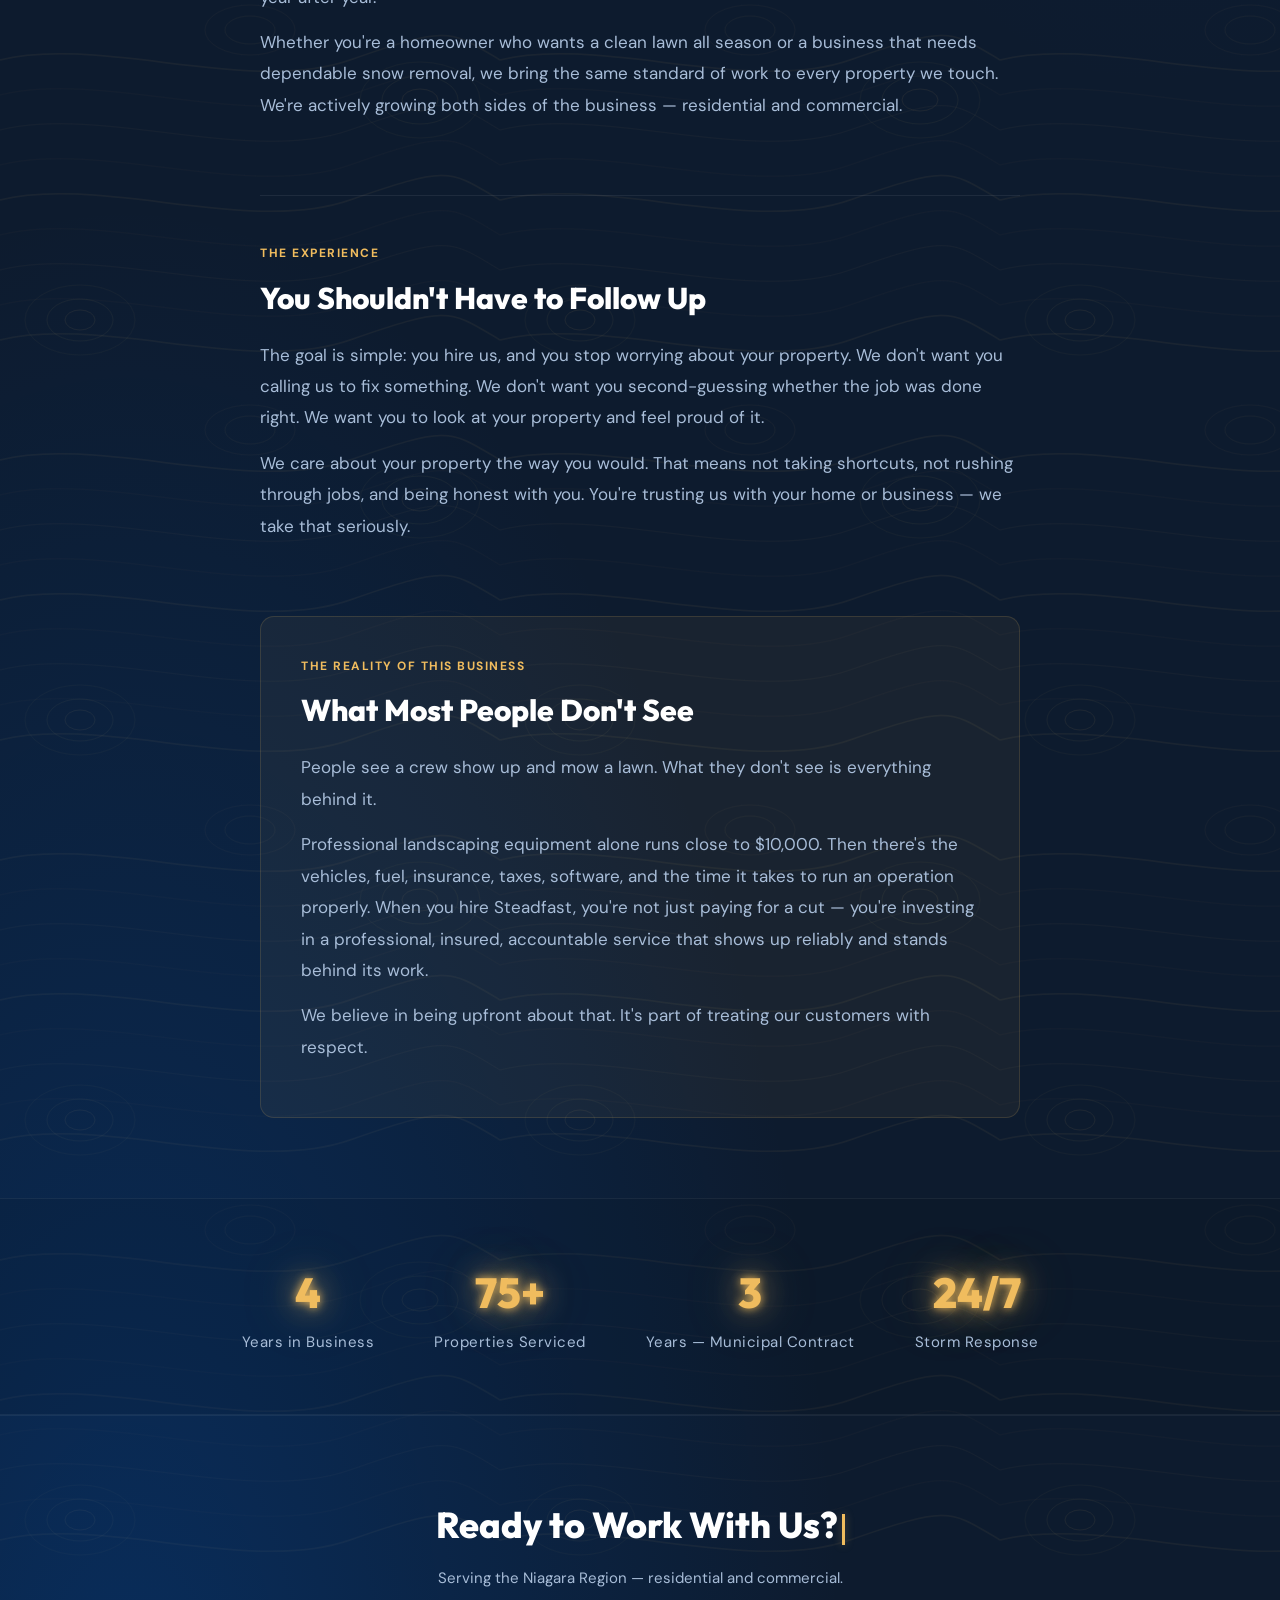
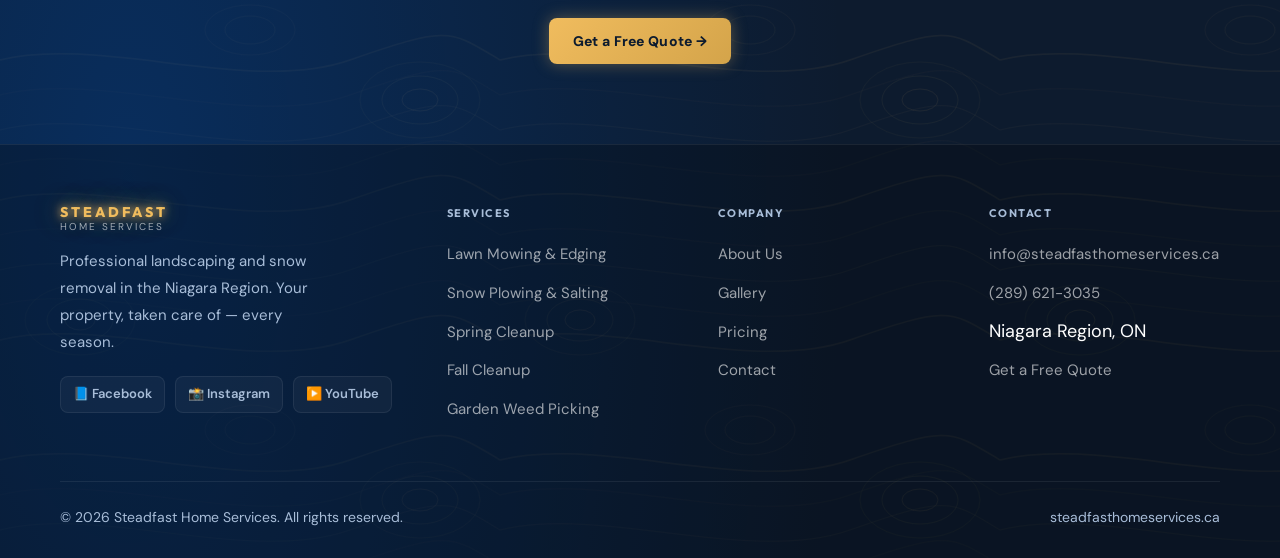
==== commit 58a7f854: "Fix mobile LCP — hero typewriter and font revert - Hero typewriter now skips initial page load so it" ====
--- a/about.html
+++ b/about.html
@@ -19,8 +19,7 @@
   <meta name="twitter:image" content="https://steadfasthomeservices.ca/assets/logo.png" />
   <link rel="preconnect" href="https://fonts.googleapis.com" />
   <link rel="preconnect" href="https://fonts.gstatic.com" crossorigin />
-  <link rel="preload" href="https://fonts.googleapis.com/css2?family=Outfit:wght@300;400;500;600;700;800;900&family=DM+Sans:ital,opsz,wght@0,9..40,300;0,9..40,400;0,9..40,500;0,9..40,600;0,9..40,700;1,9..40,400&display=optional" as="style" onload="this.onload=null;this.rel='stylesheet'" />
-  <noscript><link rel="stylesheet" href="https://fonts.googleapis.com/css2?family=Outfit:wght@300;400;500;600;700;800;900&family=DM+Sans:ital,opsz,wght@0,9..40,300;0,9..40,400;0,9..40,500;0,9..40,600;0,9..40,700;1,9..40,400&display=optional" /></noscript>
+  <link href="https://fonts.googleapis.com/css2?family=Outfit:wght@300;400;500;600;700;800;900&family=DM+Sans:ital,opsz,wght@0,9..40,300;0,9..40,400;0,9..40,500;0,9..40,600;0,9..40,700;1,9..40,400&display=swap" rel="stylesheet" />
   <link rel="preload" href="styles.css" as="style" />
   <link rel="dns-prefetch" href="https://www.googletagmanager.com" />
   <link rel="icon" type="image/png" href="assets/favicon.png" />
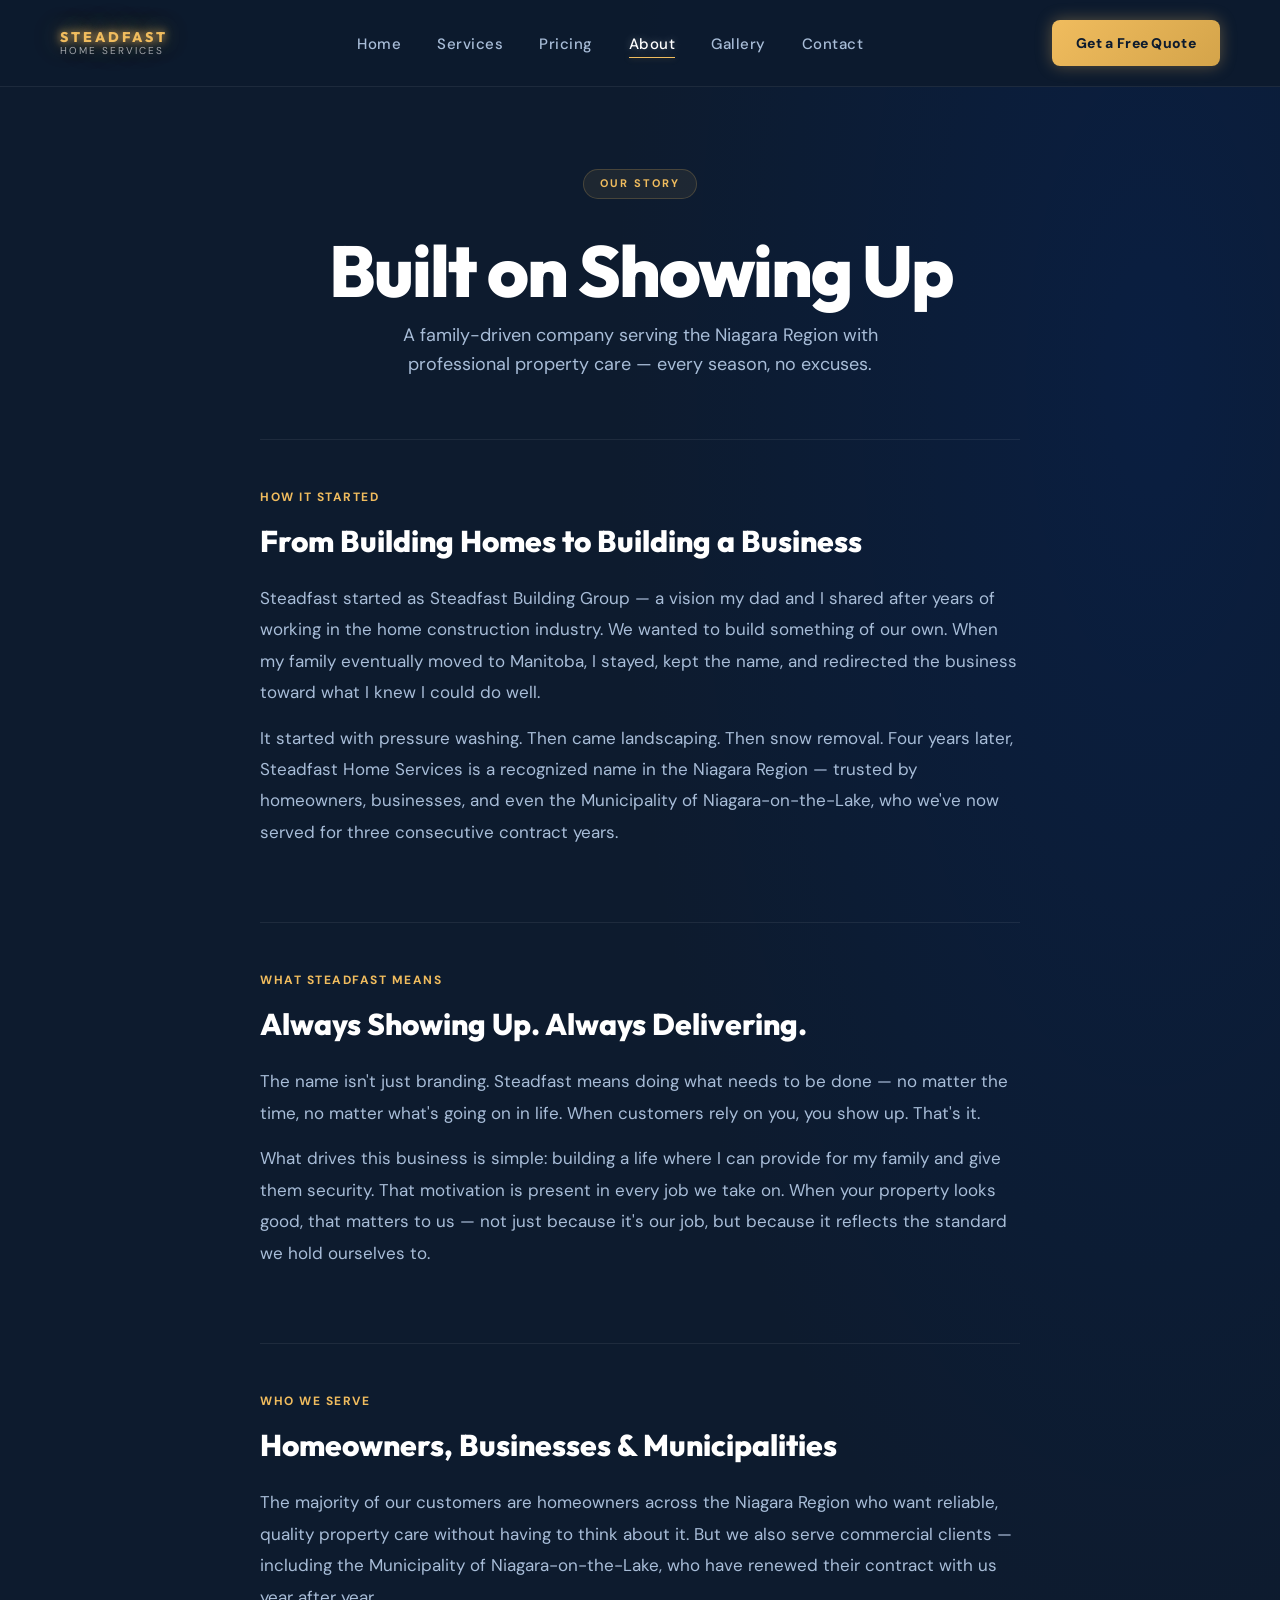
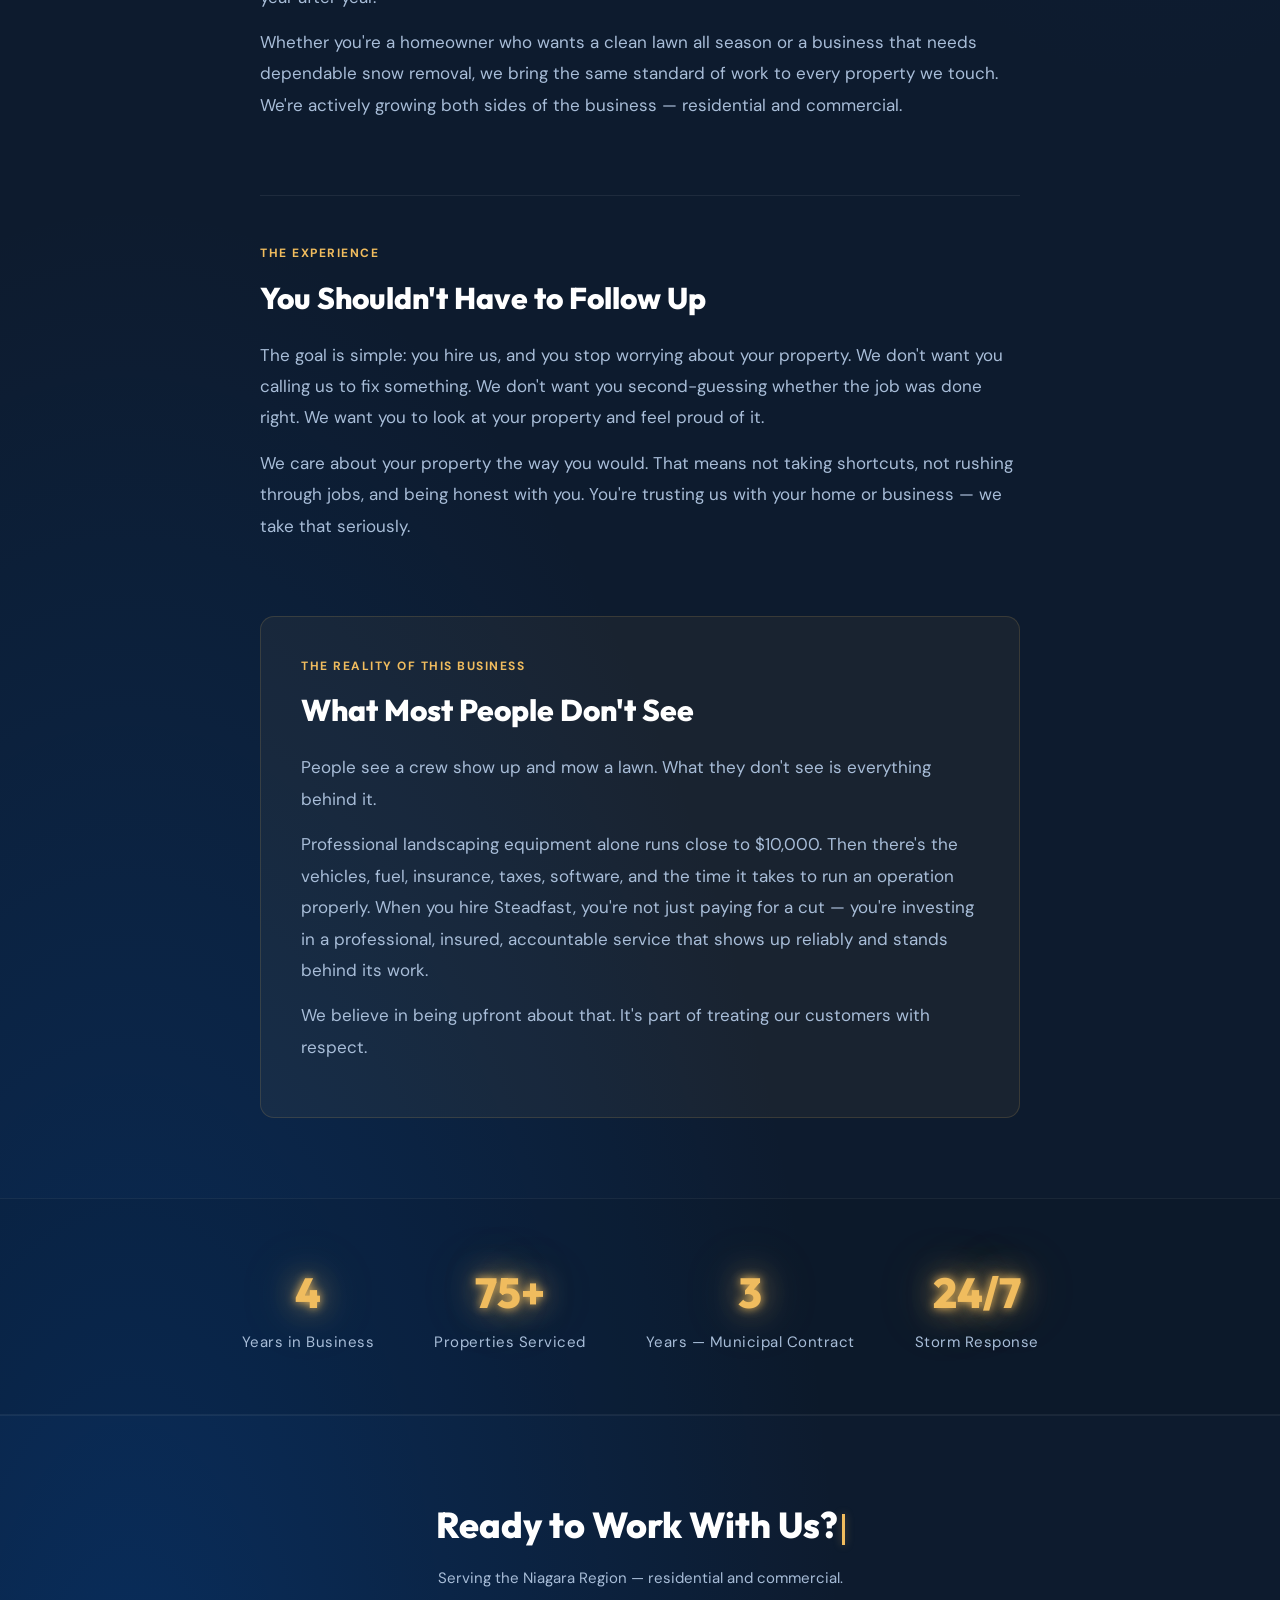
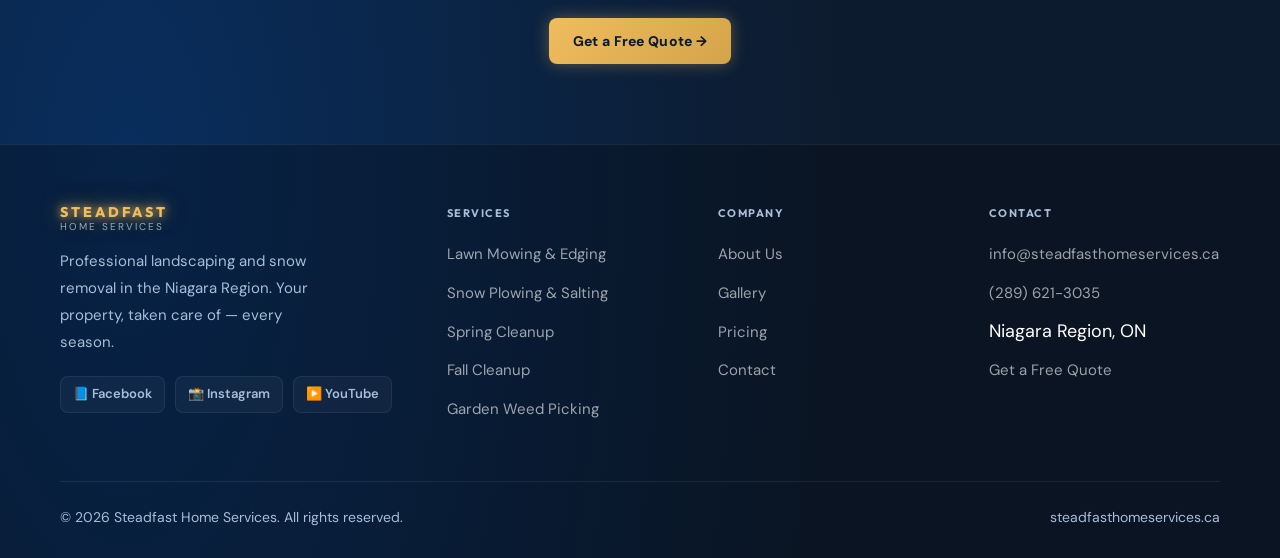
==== commit 8e20288e: "Reduce CSS parse time and fix CLS - Removed large inline SVG data URI from body background (kept rad" ====
--- a/about.html
+++ b/about.html
@@ -19,7 +19,7 @@
   <meta name="twitter:image" content="https://steadfasthomeservices.ca/assets/logo.png" />
   <link rel="preconnect" href="https://fonts.googleapis.com" />
   <link rel="preconnect" href="https://fonts.gstatic.com" crossorigin />
-  <link href="https://fonts.googleapis.com/css2?family=Outfit:wght@300;400;500;600;700;800;900&family=DM+Sans:ital,opsz,wght@0,9..40,300;0,9..40,400;0,9..40,500;0,9..40,600;0,9..40,700;1,9..40,400&display=swap" rel="stylesheet" />
+  <link href="https://fonts.googleapis.com/css2?family=Outfit:wght@300;400;500;600;700;800;900&family=DM+Sans:ital,opsz,wght@0,9..40,300;0,9..40,400;0,9..40,500;0,9..40,600;0,9..40,700;1,9..40,400&display=optional" rel="stylesheet" />
   <link rel="preload" href="styles.css" as="style" />
   <link rel="dns-prefetch" href="https://www.googletagmanager.com" />
   <link rel="icon" type="image/png" href="assets/favicon.png" />
--- a/styles.css
+++ b/styles.css
@@ -1 +1 @@
-*{margin:0;padding:0;box-sizing:border-box}:root{--navy:#0D1B2E;--navy-mid:#1B2A4A;--navy-card:rgba(255,255,255,0.04);--gold:#F0BC5E;--gold-glow:rgba(240,188,94,0.35);--gold-dim:rgba(240,188,94,0.12);--cyan:#00D4FF;--cyan-glow:rgba(0,212,255,0.25);--white:#FFFFFF;--text-muted:#A8BDD8;--border:rgba(255,255,255,0.07);--font:'DM Sans',sans-serif;--font-display:'Outfit',sans-serif}html{scroll-behavior:smooth}body{background-color:var(--navy);background-image:radial-gradient(ellipse 80% 60% at 10% 90%,rgba(0,80,180,.35) 0,transparent 70%),radial-gradient(ellipse 60% 50% at 90% 10%,rgba(0,40,120,.25) 0,transparent 70%),url("data:image/svg+xml,%3Csvg xmlns='http://www.w3.org/2000/svg' width='500' height='400'%3E%3Cpath d='M0,60 C100,35 250,95 350,60 S450,30 500,60' fill='none' stroke='rgba(240,188,94,0.06)' stroke-width='1.5'/%3E%3Cpath d='M0,130 C100,105 250,165 350,130 S450,100 500,130' fill='none' stroke='rgba(240,188,94,0.04)' stroke-width='1'/%3E%3Cpath d='M0,200 C100,175 250,235 350,200 S450,170 500,200' fill='none' stroke='rgba(240,188,94,0.06)' stroke-width='1.5'/%3E%3Cpath d='M0,270 C100,245 250,305 350,270 S450,240 500,270' fill='none' stroke='rgba(240,188,94,0.04)' stroke-width='1'/%3E%3Cpath d='M0,340 C100,315 250,375 350,340 S450,310 500,340' fill='none' stroke='rgba(240,188,94,0.06)' stroke-width='1.5'/%3E%3Cpath d='M0,95 C100,70 250,130 350,95 S450,65 500,95' fill='none' stroke='rgba(240,188,94,0.025)' stroke-width='1'/%3E%3Cpath d='M0,165 C100,140 250,200 350,165 S450,135 500,165' fill='none' stroke='rgba(240,188,94,0.025)' stroke-width='1'/%3E%3Cpath d='M0,235 C100,210 250,270 350,235 S450,205 500,235' fill='none' stroke='rgba(240,188,94,0.025)' stroke-width='1'/%3E%3Cpath d='M0,305 C100,280 250,340 350,305 S450,275 500,305' fill='none' stroke='rgba(240,188,94,0.025)' stroke-width='1'/%3E%3Cellipse cx='420' cy='100' rx='60' ry='38' fill='none' stroke='rgba(240,188,94,0.035)' stroke-width='1'/%3E%3Cellipse cx='420' cy='100' rx='38' ry='24' fill='none' stroke='rgba(240,188,94,0.05)' stroke-width='1'/%3E%3Cellipse cx='420' cy='100' rx='18' ry='11' fill='none' stroke='rgba(240,188,94,0.07)' stroke-width='1'/%3E%3Cellipse cx='80' cy='320' rx='55' ry='35' fill='none' stroke='rgba(240,188,94,0.035)' stroke-width='1'/%3E%3Cellipse cx='80' cy='320' rx='33' ry='21' fill='none' stroke='rgba(240,188,94,0.05)' stroke-width='1'/%3E%3Cellipse cx='80' cy='320' rx='15' ry='10' fill='none' stroke='rgba(240,188,94,0.07)' stroke-width='1'/%3E%3Cellipse cx='250' cy='30' rx='45' ry='25' fill='none' stroke='rgba(240,188,94,0.03)' stroke-width='1'/%3E%3Cellipse cx='250' cy='30' rx='25' ry='14' fill='none' stroke='rgba(240,188,94,0.045)' stroke-width='1'/%3E%3C/svg%3E");color:var(--white);font-family:var(--font);font-size:18px;line-height:1.6}a{text-decoration:none;color:inherit}h1,h2,h3,h4{font-family:var(--font-display)}@keyframes fadeInUp{from{opacity:0;transform:translateY(28px)}to{opacity:1;transform:translateY(0)}}@keyframes fadeInRight{from{opacity:0;transform:translateX(28px)}to{opacity:1;transform:translateX(0)}}@keyframes glowPulse{0%,100%{opacity:.85}50%{opacity:1}}@keyframes floatCard{0%,100%{transform:translateY(0)}50%{transform:translateY(-8px)}}@keyframes scanline{0%{background-position:0 0}100%{background-position:0 100px}}@keyframes textShimmer{0%{background-position:-200% center}100%{background-position:200% center}}@keyframes topoDrift{0%{background-position:center center,center center,0 0}100%{background-position:center center,center center,500px 400px}}.typewriter-cursor{display:inline-block;width:3px;height:.85em;background:var(--gold);margin-left:4px;vertical-align:middle;box-shadow:0 0 8px var(--gold-glow);animation:cursorBlink .8s step-end infinite}@keyframes cursorBlink{0%,100%{opacity:1}50%{opacity:0}}.reveal{opacity:0;transform:translateY(36px);transition:opacity .7s ease,transform .7s ease}.reveal.is-visible{opacity:1;transform:translateY(0)}.reveal-left{opacity:0;transform:translateX(-36px);transition:opacity .7s ease,transform .7s ease}.reveal-left.is-visible{opacity:1;transform:translateX(0)}.reveal-scale{opacity:0;transform:scale(.94);transition:opacity .6s ease,transform .6s ease}.reveal-scale.is-visible{opacity:1;transform:scale(1)}@keyframes borderGlow{0%,100%{border-color:rgba(240,188,94,.2)}50%{border-color:rgba(240,188,94,.6)}}.gradient-text{background:linear-gradient(135deg,var(--gold) 0,#fff 50%,var(--gold) 100%);background-size:200% auto;-webkit-background-clip:text;-webkit-text-fill-color:transparent;background-clip:text}nav{display:flex;align-items:center;justify-content:space-between;padding:20px 60px;position:sticky;top:0;z-index:100;background:rgba(13,27,46,.96);border-bottom:1px solid var(--border)}.nav-logo{display:flex;align-items:center;gap:10px}.nav-logo img{height:40px}.nav-logo-text{display:flex;flex-direction:column;line-height:1.1}.nav-logo-text span:first-child{font-size:14px;font-weight:800;letter-spacing:3px;font-family:var(--font-display);color:var(--gold);text-shadow:0 0 8px #f0bc5e,0 0 20px rgba(240,188,94,.7),0 0 40px rgba(240,188,94,.4)}.nav-logo-text span:last-child{font-size:10px;letter-spacing:2px;color:var(--white);opacity:.6}.nav-links{display:flex;gap:36px;list-style:none}.nav-links a{font-size:15px;font-weight:500;color:var(--text-muted);letter-spacing:.5px;transition:color .2s,text-shadow .2s;position:relative}.nav-links a::after{content:'';position:absolute;bottom:-4px;left:0;width:0;height:1px;background:var(--gold);box-shadow:0 0 6px var(--gold-glow);transition:width .3s}.nav-links a.active,.nav-links a:hover{color:var(--white);text-shadow:0 0 8px rgba(255,255,255,.3)}.nav-links a.active::after,.nav-links a:hover::after{width:100%}.btn-primary{background:linear-gradient(135deg,var(--gold),#d4a44a);color:var(--navy);font-weight:800;font-size:14px;padding:12px 24px;border-radius:8px;border:none;cursor:pointer;letter-spacing:.3px;box-shadow:0 0 16px var(--gold-glow);animation:glowPulse 3s ease-in-out infinite;transition:transform .2s,opacity .2s;display:inline-block}.btn-primary:hover{transform:translateY(-3px);box-shadow:0 0 24px rgba(240,188,94,.55),0 0 60px rgba(240,188,94,.25),0 10px 24px rgba(0,0,0,.35)}.btn-outline{background:0 0;color:var(--white);font-weight:600;font-size:14px;padding:12px 24px;border-radius:8px;border:1px solid rgba(255,255,255,.2);cursor:pointer;transition:border-color .25s,background .25s,transform .25s,box-shadow .25s;display:inline-block}.btn-outline:hover{border-color:rgba(240,188,94,.6);background:rgba(240,188,94,.07);transform:translateY(-3px);box-shadow:0 0 16px rgba(240,188,94,.12),0 8px 20px rgba(0,0,0,.2)}.hero{display:flex;align-items:center;justify-content:space-between;padding:80px 60px;min-height:calc(100vh - 81px);gap:60px;position:relative;overflow:hidden}.hero::before{content:'';position:absolute;top:5%;left:-5%;width:700px;height:700px;background:radial-gradient(circle,rgba(240,188,94,.12) 0,rgba(240,188,94,.05) 40%,transparent 70%);pointer-events:none}.hero::after{content:'';position:absolute;bottom:0;right:0;width:600px;height:600px;background:radial-gradient(circle,rgba(0,100,255,.15) 0,rgba(0,60,180,.08) 40%,transparent 70%);pointer-events:none}.hero-content{flex:1;max-width:580px;animation:fadeInUp .8s ease both}.hero-badge{display:inline-flex;align-items:center;gap:8px;background:rgba(0,212,255,.08);border:1px solid rgba(0,212,255,.2);border-radius:20px;padding:6px 16px;font-size:12px;color:var(--cyan);margin-bottom:28px;letter-spacing:.5px}.hero-badge::before{content:'';width:6px;height:6px;border-radius:50%;background:var(--cyan);box-shadow:0 0 8px var(--cyan);animation:glowPulse 2s ease-in-out infinite}.hero h1{font-size:82px;font-weight:800;line-height:1;margin-bottom:24px;letter-spacing:-2px}.hero h1 span{color:var(--gold);text-shadow:0 0 20px rgba(240,188,94,.9),0 0 40px rgba(240,188,94,.6),0 0 80px rgba(240,188,94,.4),0 0 120px rgba(240,188,94,.2)}.hero p{font-size:17px;color:var(--text-muted);margin-bottom:36px;max-width:460px;line-height:1.8}.hero p strong{color:var(--white)}.hero-ctas{display:flex;gap:16px;margin-bottom:56px;flex-wrap:wrap}.hero-ctas .btn-primary{font-size:15px;padding:14px 28px}.hero-ctas .btn-outline{font-size:15px;padding:14px 28px}.hero-stats{display:flex;gap:40px}.stat{display:flex;flex-direction:column}.stat-number{font-size:30px;font-weight:800;font-family:var(--font-display);color:var(--gold);text-shadow:0 0 10px #f0bc5e,0 0 30px rgba(240,188,94,.7),0 0 60px rgba(240,188,94,.4)}.stat-label{font-size:14px;color:var(--text-muted);margin-top:2px;letter-spacing:.5px}.hero-card{flex:1;max-width:676px;background:rgba(255,255,255,.03);border:1px solid rgba(240,188,94,.15);border-radius:20px;padding:28px;backdrop-filter:blur(16px);-webkit-backdrop-filter:blur(16px);animation:fadeInRight .9s ease .2s both,floatCard 6s ease-in-out 1s infinite;box-shadow:0 0 0 1px rgba(240,188,94,.15),0 0 40px rgba(240,188,94,.1),0 0 80px rgba(240,188,94,.06),inset 0 1px 0 rgba(255,255,255,.06)}.hero-card-header{display:flex;justify-content:space-between;align-items:flex-start;margin-bottom:20px}.hero-card-title{font-size:23px;font-weight:800;font-family:var(--font-display)}.hero-card-subtitle{font-size:14px;color:var(--text-muted);margin-top:4px}.storm-alert{display:flex;align-items:center;gap:6px;background:var(--gold);color:var(--navy);font-size:11px;font-weight:800;padding:5px 12px;border-radius:20px;box-shadow:0 0 12px var(--gold-glow)}.status-badge{display:inline-flex;align-items:center;gap:6px;background:rgba(255,255,255,.06);border:1px solid var(--border);border-radius:20px;padding:4px 12px;font-size:11px;color:var(--text-muted)}.status-badge::before{content:'';width:6px;height:6px;border-radius:50%;background:#4ade80;box-shadow:0 0 6px rgba(74,222,128,.6)}.job-item{background:rgba(255,255,255,.03);border:1px solid var(--border);border-radius:12px;padding:14px 16px;margin-bottom:8px;display:flex;align-items:center;gap:14px;transition:border-color .2s}.job-item:hover{border-color:rgba(240,188,94,.2)}.job-icon{width:48px;height:48px;border-radius:10px;background:rgba(255,255,255,.06);display:flex;align-items:center;justify-content:center;font-size:22px;flex-shrink:0}.job-info{flex:1}.job-name{font-size:16px;font-weight:700}.job-bar{height:3px;border-radius:2px;background:rgba(255,255,255,.08);margin-top:6px;overflow:hidden}.job-bar-fill{height:100%;border-radius:2px}.job-status{font-size:13px;font-weight:700}.status-progress{color:var(--gold);text-shadow:0 0 8px var(--gold-glow)}.status-complete{color:#4ade80}.status-oncall{color:var(--text-muted)}.bar-gold{background:var(--gold);box-shadow:0 0 6px var(--gold-glow);width:55%}.bar-green{background:#4ade80;width:100%}.bar-grey{background:var(--text-muted);width:30%}.crew-item{display:flex;align-items:center;gap:12px;padding:12px 16px;background:rgba(255,255,255,.03);border:1px solid var(--border);border-radius:12px;margin-top:8px}.crew-avatar{width:48px;height:48px;border-radius:50%;background:linear-gradient(135deg,var(--gold),#d4a44a);color:var(--navy);font-weight:800;font-size:12px;display:flex;align-items:center;justify-content:center;box-shadow:0 0 12px var(--gold-glow);flex-shrink:0}.crew-name{font-size:16px;font-weight:700}.crew-role{font-size:13px;color:var(--text-muted)}section{padding:100px 60px}.section-label{display:inline-block;background:rgba(240,188,94,.08);border:1px solid rgba(240,188,94,.2);border-radius:20px;padding:5px 16px;font-size:11px;font-weight:700;letter-spacing:2px;text-transform:uppercase;color:var(--gold);margin-bottom:20px}.section-title{font-size:46px;font-weight:800;text-align:center;margin-bottom:14px;letter-spacing:-.5px}.section-sub{font-size:18px;color:var(--text-muted);text-align:center;max-width:560px;margin:0 auto 60px;line-height:1.8}.section-header{text-align:center;margin-bottom:60px}.services{background:0 0}.services-grid{display:grid;grid-template-columns:repeat(6,1fr);gap:20px}.service-card{grid-column:span 2;background:rgba(255,255,255,.03);border:1px solid var(--border);border-radius:16px;padding:36px;backdrop-filter:blur(8px);transition:border-color .3s,transform .3s,box-shadow .3s;position:relative;overflow:hidden}.service-card::before{content:'';position:absolute;top:0;left:0;right:0;height:1px;background:linear-gradient(90deg,transparent,rgba(240,188,94,.3),transparent);opacity:0;transition:opacity .3s}.service-card:hover{border-color:rgba(240,188,94,.3);transform:translateY(-6px);box-shadow:0 24px 48px rgba(0,0,0,.35),0 0 30px rgba(240,188,94,.08),inset 0 1px 0 rgba(240,188,94,.15)}.service-card:hover::before{opacity:1}.service-card:nth-child(4){grid-column:2/span 2}.service-card:nth-child(5){grid-column:4/span 2}.service-icon{width:58px;height:58px;border-radius:14px;background:rgba(240,188,94,.08);border:1px solid rgba(240,188,94,.15);display:flex;align-items:center;justify-content:center;font-size:26px;margin-bottom:24px}.service-card h3{font-size:20px;font-weight:700;margin-bottom:12px}.service-card p{font-size:16px;color:var(--text-muted);line-height:1.7;margin-bottom:24px}.service-link{font-size:15px;font-weight:700;color:var(--gold);letter-spacing:.3px;transition:text-shadow .2s}.service-link:hover{text-shadow:0 0 8px var(--gold-glow)}.pricing{background:rgba(0,0,0,.15)}.pricing-grid{display:grid;grid-template-columns:repeat(3,1fr);gap:24px;align-items:start}.pricing-card{background:rgba(255,255,255,.03);border:1px solid var(--border);border-radius:20px;padding:32px;position:relative;backdrop-filter:blur(8px);transition:border-color .3s,box-shadow .3s}.pricing-card:hover{border-color:rgba(240,188,94,.3);box-shadow:0 24px 48px rgba(0,0,0,.25),0 0 20px rgba(240,188,94,.07)}.pricing-card.featured{background:linear-gradient(145deg,#c8a84b,#f0e080);border-color:transparent;color:var(--navy);transform:translateY(-16px);box-shadow:0 0 60px rgba(240,188,94,.2),0 30px 60px rgba(0,0,0,.3)}.pricing-card.featured .feature-item,.pricing-card.featured .price-desc,.pricing-card.featured .price-label,.pricing-card.featured .price-period{color:rgba(27,42,74,.75)}.pricing-card.featured .price-amount{color:var(--navy)}.pricing-card.featured .feature-item.included{color:var(--navy)}.best-value-badge{position:absolute;top:-14px;left:50%;transform:translateX(-50%);background:var(--navy);color:var(--gold);font-size:10px;font-weight:800;letter-spacing:2px;padding:5px 18px;border-radius:20px;white-space:nowrap;box-shadow:0 0 12px var(--gold-glow)}.price-label{display:flex;align-items:center;gap:8px;font-size:11px;font-weight:700;letter-spacing:1.5px;text-transform:uppercase;color:var(--text-muted);margin-bottom:16px}.price-amount{font-size:54px;font-weight:800;line-height:1;color:var(--white);font-family:var(--font-display)}.price-period{font-size:16px;color:var(--text-muted);font-weight:400}.price-desc{font-size:13px;color:var(--text-muted);margin-top:6px;margin-bottom:24px;line-height:1.6}.price-divider{border:none;border-top:1px solid var(--border);margin-bottom:20px}.pricing-card.featured .price-divider{border-top-color:rgba(27,42,74,.15)}.features-list{list-style:none;margin-bottom:28px}.feature-item{display:flex;align-items:center;gap:10px;font-size:13px;color:var(--text-muted);margin-bottom:10px}.feature-item.included{color:var(--white)}.feature-item.included::before{content:'✓';color:#4ade80;font-weight:800;flex-shrink:0}.feature-item.excluded{opacity:.35}.feature-item.excluded::before{content:'✕';color:var(--text-muted);flex-shrink:0}.pricing-card .btn-outline,.pricing-card .btn-primary{width:100%;text-align:center;display:block;padding:14px;font-size:14px}.pricing-card.featured .btn-primary{background:var(--navy);color:var(--gold);box-shadow:none;animation:none}.pricing-card.featured .btn-primary:hover{opacity:.9}footer{background:rgba(0,0,0,.25);border-top:1px solid var(--border);padding:60px 60px 30px}.footer-top{display:grid;grid-template-columns:1.5fr 1fr 1fr 1fr;gap:40px;margin-bottom:48px}.footer-brand p{font-size:15px;color:var(--text-muted);margin-top:16px;max-width:260px;line-height:1.8}.footer-col h4{font-size:11px;font-weight:700;letter-spacing:1.5px;text-transform:uppercase;color:var(--text-muted);margin-bottom:16px}.footer-col ul{list-style:none}.footer-col ul li{margin-bottom:10px}.footer-col ul li a{font-size:15px;color:var(--white);opacity:.6;transition:opacity .2s,color .2s}.footer-col ul li a:hover{opacity:1;color:var(--gold)}.footer-bottom{border-top:1px solid var(--border);padding-top:24px;display:flex;justify-content:space-between;align-items:center}.footer-bottom p{font-size:14px;color:var(--text-muted)}.social-links{display:flex;gap:10px;margin-top:20px;flex-wrap:wrap}.social-link{display:flex;align-items:center;gap:6px;font-size:13px;font-weight:600;color:var(--text-muted);background:rgba(255,255,255,.04);border:1px solid var(--border);border-radius:8px;padding:7px 12px;transition:color .2s,border-color .2s,box-shadow .2s}.social-link:hover{color:var(--gold);border-color:rgba(240,188,94,.3);box-shadow:0 0 10px rgba(240,188,94,.1)}@media (max-width:1024px){nav{padding:20px 30px}.hero{padding:60px 30px;flex-direction:column;min-height:auto}.hero h1{font-size:48px}section{padding:80px 30px}.services-grid{grid-template-columns:repeat(2,1fr)}.service-card{grid-column:span 1!important}.pricing-grid{grid-template-columns:1fr}.pricing-card.featured{transform:none}.footer-top{grid-template-columns:1fr 1fr}footer{padding:40px 30px 20px}}@media (max-width:640px){nav{padding:16px 20px}.nav-links{display:none}.nav-links.is-open{display:flex;flex-direction:column;position:fixed;top:0;right:0;width:75vw;max-width:300px;height:100vh;background:rgba(13,27,46,.98);backdrop-filter:blur(20px);-webkit-backdrop-filter:blur(20px);padding:80px 30px 30px;gap:0;border-left:1px solid var(--border);z-index:200;list-style:none}.nav-links.is-open li{width:100%}.nav-links.is-open a{font-size:17px;padding:14px 0;display:block;border-bottom:1px solid var(--border);color:var(--white)}.hero{padding:40px 20px}.hero h1{font-size:36px}.section-title{font-size:32px}.services-grid{grid-template-columns:1fr}.hero-stats{gap:24px}section{padding:60px 20px}.footer-top{grid-template-columns:1fr}footer{padding:40px 20px 20px}.social-links{gap:8px}}.nav-hamburger{display:none;flex-direction:column;justify-content:center;gap:5px;background:0 0;border:none;cursor:pointer;padding:6px;z-index:300}.nav-hamburger span{display:block;width:24px;height:2px;background:var(--white);border-radius:2px;transition:transform .3s ease,opacity .3s ease}.nav-hamburger.is-open span:first-child{transform:translateY(7px) rotate(45deg)}.nav-hamburger.is-open span:nth-child(2){opacity:0}.nav-hamburger.is-open span:nth-child(3){transform:translateY(-7px) rotate(-45deg)}.nav-overlay{display:none;position:fixed;inset:0;background:rgba(0,0,0,.5);z-index:150}.nav-overlay.is-open{display:block}@media (max-width:640px){.nav-hamburger{display:flex}}.service-area{padding:60px;border-top:1px solid rgba(255,255,255,.06);text-align:center}.service-area h2{font-size:28px;font-weight:800;margin:16px 0 12px}.service-area p{color:var(--text-muted);font-size:14px;max-width:680px;margin:0 auto 24px}.footer-logo-title{font-size:16px;font-weight:800;letter-spacing:2px;color:var(--gold);font-family:var(--font-display)}.footer-logo-sub{font-size:11px;letter-spacing:2px;color:var(--white);opacity:.7}@media (prefers-reduced-motion:reduce){*,::after,::before{animation-duration:0s!important;animation-iteration-count:1!important;transition-duration:0s!important}body{animation:none}.hero-content{animation:none;opacity:1;transform:none}.hero-card{animation:none;opacity:1;transform:none}.reveal,.reveal-left,.reveal-scale{opacity:1!important;transform:none!important;transition:none!important}.gradient-text{animation:none}.btn-primary{animation:none}.hero-badge::before{animation:none}.typewriter-cursor{animation:none}}+*{margin:0;padding:0;box-sizing:border-box}:root{--navy:#0D1B2E;--navy-mid:#1B2A4A;--navy-card:rgba(255,255,255,0.04);--gold:#F0BC5E;--gold-glow:rgba(240,188,94,0.35);--gold-dim:rgba(240,188,94,0.12);--cyan:#00D4FF;--cyan-glow:rgba(0,212,255,0.25);--white:#FFFFFF;--text-muted:#A8BDD8;--border:rgba(255,255,255,0.07);--font:'DM Sans',sans-serif;--font-display:'Outfit',sans-serif}html{scroll-behavior:smooth}body{background-color:var(--navy);background-image:radial-gradient(ellipse 80% 60% at 10% 90%,rgba(0,80,180,.35) 0,transparent 70%),radial-gradient(ellipse 60% 50% at 90% 10%,rgba(0,40,120,.25) 0,transparent 70%);color:var(--white);font-family:var(--font);font-size:18px;line-height:1.6}a{text-decoration:none;color:inherit}h1,h2,h3,h4{font-family:var(--font-display)}@keyframes fadeInUp{from{opacity:0;transform:translateY(28px)}to{opacity:1;transform:translateY(0)}}@keyframes fadeInRight{from{opacity:0;transform:translateX(28px)}to{opacity:1;transform:translateX(0)}}@keyframes glowPulse{0%,100%{opacity:.85}50%{opacity:1}}@keyframes floatCard{0%,100%{transform:translateY(0)}50%{transform:translateY(-8px)}}.typewriter-cursor{display:inline-block;width:3px;height:.85em;background:var(--gold);margin-left:4px;vertical-align:middle;box-shadow:0 0 8px var(--gold-glow);animation:cursorBlink .8s step-end infinite}@keyframes cursorBlink{0%,100%{opacity:1}50%{opacity:0}}.reveal{opacity:0;transform:translateY(36px);transition:opacity .7s ease,transform .7s ease}.reveal.is-visible{opacity:1;transform:translateY(0)}.reveal-left{opacity:0;transform:translateX(-36px);transition:opacity .7s ease,transform .7s ease}.reveal-left.is-visible{opacity:1;transform:translateX(0)}.reveal-scale{opacity:0;transform:scale(.94);transition:opacity .6s ease,transform .6s ease}.reveal-scale.is-visible{opacity:1;transform:scale(1)}.gradient-text{background:linear-gradient(135deg,var(--gold) 0,#fff 50%,var(--gold) 100%);background-size:200% auto;-webkit-background-clip:text;-webkit-text-fill-color:transparent;background-clip:text}nav{display:flex;align-items:center;justify-content:space-between;padding:20px 60px;position:sticky;top:0;z-index:100;background:rgba(13,27,46,.96);border-bottom:1px solid var(--border)}.nav-logo{display:flex;align-items:center;gap:10px}.nav-logo img{height:40px}.nav-logo-text{display:flex;flex-direction:column;line-height:1.1}.nav-logo-text span:first-child{font-size:14px;font-weight:800;letter-spacing:3px;font-family:var(--font-display);color:var(--gold);text-shadow:0 0 8px #f0bc5e,0 0 20px rgba(240,188,94,.7),0 0 40px rgba(240,188,94,.4)}.nav-logo-text span:last-child{font-size:10px;letter-spacing:2px;color:var(--white);opacity:.6}.nav-links{display:flex;gap:36px;list-style:none}.nav-links a{font-size:15px;font-weight:500;color:var(--text-muted);letter-spacing:.5px;transition:color .2s,text-shadow .2s;position:relative}.nav-links a::after{content:'';position:absolute;bottom:-4px;left:0;width:0;height:1px;background:var(--gold);box-shadow:0 0 6px var(--gold-glow);transition:width .3s}.nav-links a.active,.nav-links a:hover{color:var(--white);text-shadow:0 0 8px rgba(255,255,255,.3)}.nav-links a.active::after,.nav-links a:hover::after{width:100%}.btn-primary{background:linear-gradient(135deg,var(--gold),#d4a44a);color:var(--navy);font-weight:800;font-size:14px;padding:12px 24px;border-radius:8px;border:none;cursor:pointer;letter-spacing:.3px;box-shadow:0 0 16px var(--gold-glow);animation:glowPulse 3s ease-in-out infinite;transition:transform .2s,opacity .2s;display:inline-block}.btn-primary:hover{transform:translateY(-3px);box-shadow:0 0 24px rgba(240,188,94,.55),0 0 60px rgba(240,188,94,.25),0 10px 24px rgba(0,0,0,.35)}.btn-outline{background:0 0;color:var(--white);font-weight:600;font-size:14px;padding:12px 24px;border-radius:8px;border:1px solid rgba(255,255,255,.2);cursor:pointer;transition:border-color .25s,background .25s,transform .25s,box-shadow .25s;display:inline-block}.btn-outline:hover{border-color:rgba(240,188,94,.6);background:rgba(240,188,94,.07);transform:translateY(-3px);box-shadow:0 0 16px rgba(240,188,94,.12),0 8px 20px rgba(0,0,0,.2)}.hero{display:flex;align-items:center;justify-content:space-between;padding:80px 60px;min-height:calc(100vh - 81px);gap:60px;position:relative;overflow:hidden}.hero::before{content:'';position:absolute;top:5%;left:-5%;width:700px;height:700px;background:radial-gradient(circle,rgba(240,188,94,.12) 0,rgba(240,188,94,.05) 40%,transparent 70%);pointer-events:none}.hero::after{content:'';position:absolute;bottom:0;right:0;width:600px;height:600px;background:radial-gradient(circle,rgba(0,100,255,.15) 0,rgba(0,60,180,.08) 40%,transparent 70%);pointer-events:none}.hero-content{flex:1;max-width:580px;animation:fadeInUp .8s ease both}.hero-badge{display:inline-flex;align-items:center;gap:8px;background:rgba(0,212,255,.08);border:1px solid rgba(0,212,255,.2);border-radius:20px;padding:6px 16px;font-size:12px;color:var(--cyan);margin-bottom:28px;letter-spacing:.5px}.hero-badge::before{content:'';width:6px;height:6px;border-radius:50%;background:var(--cyan);box-shadow:0 0 8px var(--cyan);animation:glowPulse 2s ease-in-out infinite}.hero h1{font-size:82px;font-weight:800;line-height:1;margin-bottom:24px;letter-spacing:-2px}.hero h1 span{color:var(--gold);text-shadow:0 0 20px rgba(240,188,94,.9),0 0 40px rgba(240,188,94,.6),0 0 80px rgba(240,188,94,.4),0 0 120px rgba(240,188,94,.2)}.hero p{font-size:17px;color:var(--text-muted);margin-bottom:36px;max-width:460px;line-height:1.8}.hero p strong{color:var(--white)}.hero-ctas{display:flex;gap:16px;margin-bottom:56px;flex-wrap:wrap}.hero-ctas .btn-primary{font-size:15px;padding:14px 28px}.hero-ctas .btn-outline{font-size:15px;padding:14px 28px}.hero-stats{display:flex;gap:40px}.stat{display:flex;flex-direction:column}.stat-number{font-size:30px;font-weight:800;font-family:var(--font-display);color:var(--gold);text-shadow:0 0 10px #f0bc5e,0 0 30px rgba(240,188,94,.7),0 0 60px rgba(240,188,94,.4)}.stat-label{font-size:14px;color:var(--text-muted);margin-top:2px;letter-spacing:.5px}.hero-card{flex:1;max-width:676px;background:rgba(255,255,255,.03);border:1px solid rgba(240,188,94,.15);border-radius:20px;padding:28px;backdrop-filter:blur(16px);-webkit-backdrop-filter:blur(16px);animation:fadeInRight .9s ease .2s both,floatCard 6s ease-in-out 1s infinite;box-shadow:0 0 0 1px rgba(240,188,94,.15),0 0 40px rgba(240,188,94,.1),0 0 80px rgba(240,188,94,.06),inset 0 1px 0 rgba(255,255,255,.06)}.hero-card-header{display:flex;justify-content:space-between;align-items:flex-start;margin-bottom:20px}.hero-card-title{font-size:23px;font-weight:800;font-family:var(--font-display)}.hero-card-subtitle{font-size:14px;color:var(--text-muted);margin-top:4px}.storm-alert{display:flex;align-items:center;gap:6px;background:var(--gold);color:var(--navy);font-size:11px;font-weight:800;padding:5px 12px;border-radius:20px;box-shadow:0 0 12px var(--gold-glow)}.status-badge{display:inline-flex;align-items:center;gap:6px;background:rgba(255,255,255,.06);border:1px solid var(--border);border-radius:20px;padding:4px 12px;font-size:11px;color:var(--text-muted)}.status-badge::before{content:'';width:6px;height:6px;border-radius:50%;background:#4ade80;box-shadow:0 0 6px rgba(74,222,128,.6)}.job-item{background:rgba(255,255,255,.03);border:1px solid var(--border);border-radius:12px;padding:14px 16px;margin-bottom:8px;display:flex;align-items:center;gap:14px;transition:border-color .2s}.job-item:hover{border-color:rgba(240,188,94,.2)}.job-icon{width:48px;height:48px;border-radius:10px;background:rgba(255,255,255,.06);display:flex;align-items:center;justify-content:center;font-size:22px;flex-shrink:0}.job-info{flex:1}.job-name{font-size:16px;font-weight:700}.job-bar{height:3px;border-radius:2px;background:rgba(255,255,255,.08);margin-top:6px;overflow:hidden}.job-bar-fill{height:100%;border-radius:2px}.job-status{font-size:13px;font-weight:700}.status-progress{color:var(--gold);text-shadow:0 0 8px var(--gold-glow)}.status-complete{color:#4ade80}.status-oncall{color:var(--text-muted)}.bar-gold{background:var(--gold);box-shadow:0 0 6px var(--gold-glow);width:55%}.bar-green{background:#4ade80;width:100%}.bar-grey{background:var(--text-muted);width:30%}.crew-item{display:flex;align-items:center;gap:12px;padding:12px 16px;background:rgba(255,255,255,.03);border:1px solid var(--border);border-radius:12px;margin-top:8px}.crew-avatar{width:48px;height:48px;border-radius:50%;background:linear-gradient(135deg,var(--gold),#d4a44a);color:var(--navy);font-weight:800;font-size:12px;display:flex;align-items:center;justify-content:center;box-shadow:0 0 12px var(--gold-glow);flex-shrink:0}.crew-name{font-size:16px;font-weight:700}.crew-role{font-size:13px;color:var(--text-muted)}section{padding:100px 60px}.section-label{display:inline-block;background:rgba(240,188,94,.08);border:1px solid rgba(240,188,94,.2);border-radius:20px;padding:5px 16px;font-size:11px;font-weight:700;letter-spacing:2px;text-transform:uppercase;color:var(--gold);margin-bottom:20px}.section-title{font-size:46px;font-weight:800;text-align:center;margin-bottom:14px;letter-spacing:-.5px}.section-sub{font-size:18px;color:var(--text-muted);text-align:center;max-width:560px;margin:0 auto 60px;line-height:1.8}.section-header{text-align:center;margin-bottom:60px}.services{background:0 0}.services-grid{display:grid;grid-template-columns:repeat(6,1fr);gap:20px}.service-card{grid-column:span 2;background:rgba(255,255,255,.03);border:1px solid var(--border);border-radius:16px;padding:36px;backdrop-filter:blur(8px);transition:border-color .3s,transform .3s,box-shadow .3s;position:relative;overflow:hidden}.service-card::before{content:'';position:absolute;top:0;left:0;right:0;height:1px;background:linear-gradient(90deg,transparent,rgba(240,188,94,.3),transparent);opacity:0;transition:opacity .3s}.service-card:hover{border-color:rgba(240,188,94,.3);transform:translateY(-6px);box-shadow:0 24px 48px rgba(0,0,0,.35),0 0 30px rgba(240,188,94,.08),inset 0 1px 0 rgba(240,188,94,.15)}.service-card:hover::before{opacity:1}.service-card:nth-child(4){grid-column:2/span 2}.service-card:nth-child(5){grid-column:4/span 2}.service-icon{width:58px;height:58px;border-radius:14px;background:rgba(240,188,94,.08);border:1px solid rgba(240,188,94,.15);display:flex;align-items:center;justify-content:center;font-size:26px;margin-bottom:24px}.service-card h3{font-size:20px;font-weight:700;margin-bottom:12px}.service-card p{font-size:16px;color:var(--text-muted);line-height:1.7;margin-bottom:24px}.service-link{font-size:15px;font-weight:700;color:var(--gold);letter-spacing:.3px;transition:text-shadow .2s}.service-link:hover{text-shadow:0 0 8px var(--gold-glow)}.pricing{background:rgba(0,0,0,.15)}.pricing-grid{display:grid;grid-template-columns:repeat(3,1fr);gap:24px;align-items:start}.pricing-card{background:rgba(255,255,255,.03);border:1px solid var(--border);border-radius:20px;padding:32px;position:relative;backdrop-filter:blur(8px);transition:border-color .3s,box-shadow .3s}.pricing-card:hover{border-color:rgba(240,188,94,.3);box-shadow:0 24px 48px rgba(0,0,0,.25),0 0 20px rgba(240,188,94,.07)}.pricing-card.featured{background:linear-gradient(145deg,#c8a84b,#f0e080);border-color:transparent;color:var(--navy);transform:translateY(-16px);box-shadow:0 0 60px rgba(240,188,94,.2),0 30px 60px rgba(0,0,0,.3)}.pricing-card.featured .feature-item,.pricing-card.featured .price-desc,.pricing-card.featured .price-label,.pricing-card.featured .price-period{color:rgba(27,42,74,.75)}.pricing-card.featured .price-amount{color:var(--navy)}.pricing-card.featured .feature-item.included{color:var(--navy)}.best-value-badge{position:absolute;top:-14px;left:50%;transform:translateX(-50%);background:var(--navy);color:var(--gold);font-size:10px;font-weight:800;letter-spacing:2px;padding:5px 18px;border-radius:20px;white-space:nowrap;box-shadow:0 0 12px var(--gold-glow)}.price-label{display:flex;align-items:center;gap:8px;font-size:11px;font-weight:700;letter-spacing:1.5px;text-transform:uppercase;color:var(--text-muted);margin-bottom:16px}.price-amount{font-size:54px;font-weight:800;line-height:1;color:var(--white);font-family:var(--font-display)}.price-period{font-size:16px;color:var(--text-muted);font-weight:400}.price-desc{font-size:13px;color:var(--text-muted);margin-top:6px;margin-bottom:24px;line-height:1.6}.price-divider{border:none;border-top:1px solid var(--border);margin-bottom:20px}.pricing-card.featured .price-divider{border-top-color:rgba(27,42,74,.15)}.features-list{list-style:none;margin-bottom:28px}.feature-item{display:flex;align-items:center;gap:10px;font-size:13px;color:var(--text-muted);margin-bottom:10px}.feature-item.included{color:var(--white)}.feature-item.included::before{content:'✓';color:#4ade80;font-weight:800;flex-shrink:0}.feature-item.excluded{opacity:.35}.feature-item.excluded::before{content:'✕';color:var(--text-muted);flex-shrink:0}.pricing-card .btn-outline,.pricing-card .btn-primary{width:100%;text-align:center;display:block;padding:14px;font-size:14px}.pricing-card.featured .btn-primary{background:var(--navy);color:var(--gold);box-shadow:none;animation:none}.pricing-card.featured .btn-primary:hover{opacity:.9}footer{background:rgba(0,0,0,.25);border-top:1px solid var(--border);padding:60px 60px 30px}.footer-top{display:grid;grid-template-columns:1.5fr 1fr 1fr 1fr;gap:40px;margin-bottom:48px}.footer-brand p{font-size:15px;color:var(--text-muted);margin-top:16px;max-width:260px;line-height:1.8}.footer-col h4{font-size:11px;font-weight:700;letter-spacing:1.5px;text-transform:uppercase;color:var(--text-muted);margin-bottom:16px}.footer-col ul{list-style:none}.footer-col ul li{margin-bottom:10px}.footer-col ul li a{font-size:15px;color:var(--white);opacity:.6;transition:opacity .2s,color .2s}.footer-col ul li a:hover{opacity:1;color:var(--gold)}.footer-bottom{border-top:1px solid var(--border);padding-top:24px;display:flex;justify-content:space-between;align-items:center}.footer-bottom p{font-size:14px;color:var(--text-muted)}.social-links{display:flex;gap:10px;margin-top:20px;flex-wrap:wrap}.social-link{display:flex;align-items:center;gap:6px;font-size:13px;font-weight:600;color:var(--text-muted);background:rgba(255,255,255,.04);border:1px solid var(--border);border-radius:8px;padding:7px 12px;transition:color .2s,border-color .2s,box-shadow .2s}.social-link:hover{color:var(--gold);border-color:rgba(240,188,94,.3);box-shadow:0 0 10px rgba(240,188,94,.1)}@media (max-width:1024px){nav{padding:20px 30px}.hero{padding:60px 30px;flex-direction:column;min-height:auto}.hero h1{font-size:48px}section{padding:80px 30px}.services-grid{grid-template-columns:repeat(2,1fr)}.service-card{grid-column:span 1!important}.pricing-grid{grid-template-columns:1fr}.pricing-card.featured{transform:none}.footer-top{grid-template-columns:1fr 1fr}footer{padding:40px 30px 20px}}@media (max-width:640px){nav{padding:16px 20px}.nav-links{display:none}.nav-links.is-open{display:flex;flex-direction:column;position:fixed;top:0;right:0;width:75vw;max-width:300px;height:100vh;background:rgba(13,27,46,.98);backdrop-filter:blur(20px);-webkit-backdrop-filter:blur(20px);padding:80px 30px 30px;gap:0;border-left:1px solid var(--border);z-index:200;list-style:none}.nav-links.is-open li{width:100%}.nav-links.is-open a{font-size:17px;padding:14px 0;display:block;border-bottom:1px solid var(--border);color:var(--white)}.hero{padding:40px 20px}.hero h1{font-size:36px}.section-title{font-size:32px}.services-grid{grid-template-columns:1fr}.hero-stats{gap:24px}section{padding:60px 20px}.footer-top{grid-template-columns:1fr}footer{padding:40px 20px 20px}.social-links{gap:8px}}.nav-hamburger{display:none;flex-direction:column;justify-content:center;gap:5px;background:0 0;border:none;cursor:pointer;padding:6px;z-index:300}.nav-hamburger span{display:block;width:24px;height:2px;background:var(--white);border-radius:2px;transition:transform .3s ease,opacity .3s ease}.nav-hamburger.is-open span:first-child{transform:translateY(7px) rotate(45deg)}.nav-hamburger.is-open span:nth-child(2){opacity:0}.nav-hamburger.is-open span:nth-child(3){transform:translateY(-7px) rotate(-45deg)}.nav-overlay{display:none;position:fixed;inset:0;background:rgba(0,0,0,.5);z-index:150}.nav-overlay.is-open{display:block}@media (max-width:640px){.nav-hamburger{display:flex}}.service-area{padding:60px;border-top:1px solid rgba(255,255,255,.06);text-align:center}.service-area h2{font-size:28px;font-weight:800;margin:16px 0 12px}.service-area p{color:var(--text-muted);font-size:14px;max-width:680px;margin:0 auto 24px}.footer-logo-title{font-size:16px;font-weight:800;letter-spacing:2px;color:var(--gold);font-family:var(--font-display)}.footer-logo-sub{font-size:11px;letter-spacing:2px;color:var(--white);opacity:.7}@media (prefers-reduced-motion:reduce){*,::after,::before{animation-duration:0s!important;animation-iteration-count:1!important;transition-duration:0s!important}body{animation:none}.hero-content{animation:none;opacity:1;transform:none}.hero-card{animation:none;opacity:1;transform:none}.reveal,.reveal-left,.reveal-scale{opacity:1!important;transform:none!important;transition:none!important}.gradient-text{animation:none}.btn-primary{animation:none}.hero-badge::before{animation:none}.typewriter-cursor{animation:none}}
--- a/styles.css
+++ b/styles.css
@@ -1 +1 @@
-*{margin:0;padding:0;box-sizing:border-box}:root{--navy:#0D1B2E;--navy-mid:#1B2A4A;--navy-card:rgba(255,255,255,0.04);--gold:#F0BC5E;--gold-glow:rgba(240,188,94,0.35);--gold-dim:rgba(240,188,94,0.12);--cyan:#00D4FF;--cyan-glow:rgba(0,212,255,0.25);--white:#FFFFFF;--text-muted:#A8BDD8;--border:rgba(255,255,255,0.07);--font:'DM Sans',sans-serif;--font-display:'Outfit',sans-serif}html{scroll-behavior:smooth}body{background-color:var(--navy);background-image:radial-gradient(ellipse 80% 60% at 10% 90%,rgba(0,80,180,.35) 0,transparent 70%),radial-gradient(ellipse 60% 50% at 90% 10%,rgba(0,40,120,.25) 0,transparent 70%),url("data:image/svg+xml,%3Csvg xmlns='http://www.w3.org/2000/svg' width='500' height='400'%3E%3Cpath d='M0,60 C100,35 250,95 350,60 S450,30 500,60' fill='none' stroke='rgba(240,188,94,0.06)' stroke-width='1.5'/%3E%3Cpath d='M0,130 C100,105 250,165 350,130 S450,100 500,130' fill='none' stroke='rgba(240,188,94,0.04)' stroke-width='1'/%3E%3Cpath d='M0,200 C100,175 250,235 350,200 S450,170 500,200' fill='none' stroke='rgba(240,188,94,0.06)' stroke-width='1.5'/%3E%3Cpath d='M0,270 C100,245 250,305 350,270 S450,240 500,270' fill='none' stroke='rgba(240,188,94,0.04)' stroke-width='1'/%3E%3Cpath d='M0,340 C100,315 250,375 350,340 S450,310 500,340' fill='none' stroke='rgba(240,188,94,0.06)' stroke-width='1.5'/%3E%3Cpath d='M0,95 C100,70 250,130 350,95 S450,65 500,95' fill='none' stroke='rgba(240,188,94,0.025)' stroke-width='1'/%3E%3Cpath d='M0,165 C100,140 250,200 350,165 S450,135 500,165' fill='none' stroke='rgba(240,188,94,0.025)' stroke-width='1'/%3E%3Cpath d='M0,235 C100,210 250,270 350,235 S450,205 500,235' fill='none' stroke='rgba(240,188,94,0.025)' stroke-width='1'/%3E%3Cpath d='M0,305 C100,280 250,340 350,305 S450,275 500,305' fill='none' stroke='rgba(240,188,94,0.025)' stroke-width='1'/%3E%3Cellipse cx='420' cy='100' rx='60' ry='38' fill='none' stroke='rgba(240,188,94,0.035)' stroke-width='1'/%3E%3Cellipse cx='420' cy='100' rx='38' ry='24' fill='none' stroke='rgba(240,188,94,0.05)' stroke-width='1'/%3E%3Cellipse cx='420' cy='100' rx='18' ry='11' fill='none' stroke='rgba(240,188,94,0.07)' stroke-width='1'/%3E%3Cellipse cx='80' cy='320' rx='55' ry='35' fill='none' stroke='rgba(240,188,94,0.035)' stroke-width='1'/%3E%3Cellipse cx='80' cy='320' rx='33' ry='21' fill='none' stroke='rgba(240,188,94,0.05)' stroke-width='1'/%3E%3Cellipse cx='80' cy='320' rx='15' ry='10' fill='none' stroke='rgba(240,188,94,0.07)' stroke-width='1'/%3E%3Cellipse cx='250' cy='30' rx='45' ry='25' fill='none' stroke='rgba(240,188,94,0.03)' stroke-width='1'/%3E%3Cellipse cx='250' cy='30' rx='25' ry='14' fill='none' stroke='rgba(240,188,94,0.045)' stroke-width='1'/%3E%3C/svg%3E");color:var(--white);font-family:var(--font);font-size:18px;line-height:1.6}a{text-decoration:none;color:inherit}h1,h2,h3,h4{font-family:var(--font-display)}@keyframes fadeInUp{from{opacity:0;transform:translateY(28px)}to{opacity:1;transform:translateY(0)}}@keyframes fadeInRight{from{opacity:0;transform:translateX(28px)}to{opacity:1;transform:translateX(0)}}@keyframes glowPulse{0%,100%{opacity:.85}50%{opacity:1}}@keyframes floatCard{0%,100%{transform:translateY(0)}50%{transform:translateY(-8px)}}@keyframes scanline{0%{background-position:0 0}100%{background-position:0 100px}}@keyframes textShimmer{0%{background-position:-200% center}100%{background-position:200% center}}@keyframes topoDrift{0%{background-position:center center,center center,0 0}100%{background-position:center center,center center,500px 400px}}.typewriter-cursor{display:inline-block;width:3px;height:.85em;background:var(--gold);margin-left:4px;vertical-align:middle;box-shadow:0 0 8px var(--gold-glow);animation:cursorBlink .8s step-end infinite}@keyframes cursorBlink{0%,100%{opacity:1}50%{opacity:0}}.reveal{opacity:0;transform:translateY(36px);transition:opacity .7s ease,transform .7s ease}.reveal.is-visible{opacity:1;transform:translateY(0)}.reveal-left{opacity:0;transform:translateX(-36px);transition:opacity .7s ease,transform .7s ease}.reveal-left.is-visible{opacity:1;transform:translateX(0)}.reveal-scale{opacity:0;transform:scale(.94);transition:opacity .6s ease,transform .6s ease}.reveal-scale.is-visible{opacity:1;transform:scale(1)}@keyframes borderGlow{0%,100%{border-color:rgba(240,188,94,.2)}50%{border-color:rgba(240,188,94,.6)}}.gradient-text{background:linear-gradient(135deg,var(--gold) 0,#fff 50%,var(--gold) 100%);background-size:200% auto;-webkit-background-clip:text;-webkit-text-fill-color:transparent;background-clip:text}nav{display:flex;align-items:center;justify-content:space-between;padding:20px 60px;position:sticky;top:0;z-index:100;background:rgba(13,27,46,.96);border-bottom:1px solid var(--border)}.nav-logo{display:flex;align-items:center;gap:10px}.nav-logo img{height:40px}.nav-logo-text{display:flex;flex-direction:column;line-height:1.1}.nav-logo-text span:first-child{font-size:14px;font-weight:800;letter-spacing:3px;font-family:var(--font-display);color:var(--gold);text-shadow:0 0 8px #f0bc5e,0 0 20px rgba(240,188,94,.7),0 0 40px rgba(240,188,94,.4)}.nav-logo-text span:last-child{font-size:10px;letter-spacing:2px;color:var(--white);opacity:.6}.nav-links{display:flex;gap:36px;list-style:none}.nav-links a{font-size:15px;font-weight:500;color:var(--text-muted);letter-spacing:.5px;transition:color .2s,text-shadow .2s;position:relative}.nav-links a::after{content:'';position:absolute;bottom:-4px;left:0;width:0;height:1px;background:var(--gold);box-shadow:0 0 6px var(--gold-glow);transition:width .3s}.nav-links a.active,.nav-links a:hover{color:var(--white);text-shadow:0 0 8px rgba(255,255,255,.3)}.nav-links a.active::after,.nav-links a:hover::after{width:100%}.btn-primary{background:linear-gradient(135deg,var(--gold),#d4a44a);color:var(--navy);font-weight:800;font-size:14px;padding:12px 24px;border-radius:8px;border:none;cursor:pointer;letter-spacing:.3px;box-shadow:0 0 16px var(--gold-glow);animation:glowPulse 3s ease-in-out infinite;transition:transform .2s,opacity .2s;display:inline-block}.btn-primary:hover{transform:translateY(-3px);box-shadow:0 0 24px rgba(240,188,94,.55),0 0 60px rgba(240,188,94,.25),0 10px 24px rgba(0,0,0,.35)}.btn-outline{background:0 0;color:var(--white);font-weight:600;font-size:14px;padding:12px 24px;border-radius:8px;border:1px solid rgba(255,255,255,.2);cursor:pointer;transition:border-color .25s,background .25s,transform .25s,box-shadow .25s;display:inline-block}.btn-outline:hover{border-color:rgba(240,188,94,.6);background:rgba(240,188,94,.07);transform:translateY(-3px);box-shadow:0 0 16px rgba(240,188,94,.12),0 8px 20px rgba(0,0,0,.2)}.hero{display:flex;align-items:center;justify-content:space-between;padding:80px 60px;min-height:calc(100vh - 81px);gap:60px;position:relative;overflow:hidden}.hero::before{content:'';position:absolute;top:5%;left:-5%;width:700px;height:700px;background:radial-gradient(circle,rgba(240,188,94,.12) 0,rgba(240,188,94,.05) 40%,transparent 70%);pointer-events:none}.hero::after{content:'';position:absolute;bottom:0;right:0;width:600px;height:600px;background:radial-gradient(circle,rgba(0,100,255,.15) 0,rgba(0,60,180,.08) 40%,transparent 70%);pointer-events:none}.hero-content{flex:1;max-width:580px;animation:fadeInUp .8s ease both}.hero-badge{display:inline-flex;align-items:center;gap:8px;background:rgba(0,212,255,.08);border:1px solid rgba(0,212,255,.2);border-radius:20px;padding:6px 16px;font-size:12px;color:var(--cyan);margin-bottom:28px;letter-spacing:.5px}.hero-badge::before{content:'';width:6px;height:6px;border-radius:50%;background:var(--cyan);box-shadow:0 0 8px var(--cyan);animation:glowPulse 2s ease-in-out infinite}.hero h1{font-size:82px;font-weight:800;line-height:1;margin-bottom:24px;letter-spacing:-2px}.hero h1 span{color:var(--gold);text-shadow:0 0 20px rgba(240,188,94,.9),0 0 40px rgba(240,188,94,.6),0 0 80px rgba(240,188,94,.4),0 0 120px rgba(240,188,94,.2)}.hero p{font-size:17px;color:var(--text-muted);margin-bottom:36px;max-width:460px;line-height:1.8}.hero p strong{color:var(--white)}.hero-ctas{display:flex;gap:16px;margin-bottom:56px;flex-wrap:wrap}.hero-ctas .btn-primary{font-size:15px;padding:14px 28px}.hero-ctas .btn-outline{font-size:15px;padding:14px 28px}.hero-stats{display:flex;gap:40px}.stat{display:flex;flex-direction:column}.stat-number{font-size:30px;font-weight:800;font-family:var(--font-display);color:var(--gold);text-shadow:0 0 10px #f0bc5e,0 0 30px rgba(240,188,94,.7),0 0 60px rgba(240,188,94,.4)}.stat-label{font-size:14px;color:var(--text-muted);margin-top:2px;letter-spacing:.5px}.hero-card{flex:1;max-width:676px;background:rgba(255,255,255,.03);border:1px solid rgba(240,188,94,.15);border-radius:20px;padding:28px;backdrop-filter:blur(16px);-webkit-backdrop-filter:blur(16px);animation:fadeInRight .9s ease .2s both,floatCard 6s ease-in-out 1s infinite;box-shadow:0 0 0 1px rgba(240,188,94,.15),0 0 40px rgba(240,188,94,.1),0 0 80px rgba(240,188,94,.06),inset 0 1px 0 rgba(255,255,255,.06)}.hero-card-header{display:flex;justify-content:space-between;align-items:flex-start;margin-bottom:20px}.hero-card-title{font-size:23px;font-weight:800;font-family:var(--font-display)}.hero-card-subtitle{font-size:14px;color:var(--text-muted);margin-top:4px}.storm-alert{display:flex;align-items:center;gap:6px;background:var(--gold);color:var(--navy);font-size:11px;font-weight:800;padding:5px 12px;border-radius:20px;box-shadow:0 0 12px var(--gold-glow)}.status-badge{display:inline-flex;align-items:center;gap:6px;background:rgba(255,255,255,.06);border:1px solid var(--border);border-radius:20px;padding:4px 12px;font-size:11px;color:var(--text-muted)}.status-badge::before{content:'';width:6px;height:6px;border-radius:50%;background:#4ade80;box-shadow:0 0 6px rgba(74,222,128,.6)}.job-item{background:rgba(255,255,255,.03);border:1px solid var(--border);border-radius:12px;padding:14px 16px;margin-bottom:8px;display:flex;align-items:center;gap:14px;transition:border-color .2s}.job-item:hover{border-color:rgba(240,188,94,.2)}.job-icon{width:48px;height:48px;border-radius:10px;background:rgba(255,255,255,.06);display:flex;align-items:center;justify-content:center;font-size:22px;flex-shrink:0}.job-info{flex:1}.job-name{font-size:16px;font-weight:700}.job-bar{height:3px;border-radius:2px;background:rgba(255,255,255,.08);margin-top:6px;overflow:hidden}.job-bar-fill{height:100%;border-radius:2px}.job-status{font-size:13px;font-weight:700}.status-progress{color:var(--gold);text-shadow:0 0 8px var(--gold-glow)}.status-complete{color:#4ade80}.status-oncall{color:var(--text-muted)}.bar-gold{background:var(--gold);box-shadow:0 0 6px var(--gold-glow);width:55%}.bar-green{background:#4ade80;width:100%}.bar-grey{background:var(--text-muted);width:30%}.crew-item{display:flex;align-items:center;gap:12px;padding:12px 16px;background:rgba(255,255,255,.03);border:1px solid var(--border);border-radius:12px;margin-top:8px}.crew-avatar{width:48px;height:48px;border-radius:50%;background:linear-gradient(135deg,var(--gold),#d4a44a);color:var(--navy);font-weight:800;font-size:12px;display:flex;align-items:center;justify-content:center;box-shadow:0 0 12px var(--gold-glow);flex-shrink:0}.crew-name{font-size:16px;font-weight:700}.crew-role{font-size:13px;color:var(--text-muted)}section{padding:100px 60px}.section-label{display:inline-block;background:rgba(240,188,94,.08);border:1px solid rgba(240,188,94,.2);border-radius:20px;padding:5px 16px;font-size:11px;font-weight:700;letter-spacing:2px;text-transform:uppercase;color:var(--gold);margin-bottom:20px}.section-title{font-size:46px;font-weight:800;text-align:center;margin-bottom:14px;letter-spacing:-.5px}.section-sub{font-size:18px;color:var(--text-muted);text-align:center;max-width:560px;margin:0 auto 60px;line-height:1.8}.section-header{text-align:center;margin-bottom:60px}.services{background:0 0}.services-grid{display:grid;grid-template-columns:repeat(6,1fr);gap:20px}.service-card{grid-column:span 2;background:rgba(255,255,255,.03);border:1px solid var(--border);border-radius:16px;padding:36px;backdrop-filter:blur(8px);transition:border-color .3s,transform .3s,box-shadow .3s;position:relative;overflow:hidden}.service-card::before{content:'';position:absolute;top:0;left:0;right:0;height:1px;background:linear-gradient(90deg,transparent,rgba(240,188,94,.3),transparent);opacity:0;transition:opacity .3s}.service-card:hover{border-color:rgba(240,188,94,.3);transform:translateY(-6px);box-shadow:0 24px 48px rgba(0,0,0,.35),0 0 30px rgba(240,188,94,.08),inset 0 1px 0 rgba(240,188,94,.15)}.service-card:hover::before{opacity:1}.service-card:nth-child(4){grid-column:2/span 2}.service-card:nth-child(5){grid-column:4/span 2}.service-icon{width:58px;height:58px;border-radius:14px;background:rgba(240,188,94,.08);border:1px solid rgba(240,188,94,.15);display:flex;align-items:center;justify-content:center;font-size:26px;margin-bottom:24px}.service-card h3{font-size:20px;font-weight:700;margin-bottom:12px}.service-card p{font-size:16px;color:var(--text-muted);line-height:1.7;margin-bottom:24px}.service-link{font-size:15px;font-weight:700;color:var(--gold);letter-spacing:.3px;transition:text-shadow .2s}.service-link:hover{text-shadow:0 0 8px var(--gold-glow)}.pricing{background:rgba(0,0,0,.15)}.pricing-grid{display:grid;grid-template-columns:repeat(3,1fr);gap:24px;align-items:start}.pricing-card{background:rgba(255,255,255,.03);border:1px solid var(--border);border-radius:20px;padding:32px;position:relative;backdrop-filter:blur(8px);transition:border-color .3s,box-shadow .3s}.pricing-card:hover{border-color:rgba(240,188,94,.3);box-shadow:0 24px 48px rgba(0,0,0,.25),0 0 20px rgba(240,188,94,.07)}.pricing-card.featured{background:linear-gradient(145deg,#c8a84b,#f0e080);border-color:transparent;color:var(--navy);transform:translateY(-16px);box-shadow:0 0 60px rgba(240,188,94,.2),0 30px 60px rgba(0,0,0,.3)}.pricing-card.featured .feature-item,.pricing-card.featured .price-desc,.pricing-card.featured .price-label,.pricing-card.featured .price-period{color:rgba(27,42,74,.75)}.pricing-card.featured .price-amount{color:var(--navy)}.pricing-card.featured .feature-item.included{color:var(--navy)}.best-value-badge{position:absolute;top:-14px;left:50%;transform:translateX(-50%);background:var(--navy);color:var(--gold);font-size:10px;font-weight:800;letter-spacing:2px;padding:5px 18px;border-radius:20px;white-space:nowrap;box-shadow:0 0 12px var(--gold-glow)}.price-label{display:flex;align-items:center;gap:8px;font-size:11px;font-weight:700;letter-spacing:1.5px;text-transform:uppercase;color:var(--text-muted);margin-bottom:16px}.price-amount{font-size:54px;font-weight:800;line-height:1;color:var(--white);font-family:var(--font-display)}.price-period{font-size:16px;color:var(--text-muted);font-weight:400}.price-desc{font-size:13px;color:var(--text-muted);margin-top:6px;margin-bottom:24px;line-height:1.6}.price-divider{border:none;border-top:1px solid var(--border);margin-bottom:20px}.pricing-card.featured .price-divider{border-top-color:rgba(27,42,74,.15)}.features-list{list-style:none;margin-bottom:28px}.feature-item{display:flex;align-items:center;gap:10px;font-size:13px;color:var(--text-muted);margin-bottom:10px}.feature-item.included{color:var(--white)}.feature-item.included::before{content:'✓';color:#4ade80;font-weight:800;flex-shrink:0}.feature-item.excluded{opacity:.35}.feature-item.excluded::before{content:'✕';color:var(--text-muted);flex-shrink:0}.pricing-card .btn-outline,.pricing-card .btn-primary{width:100%;text-align:center;display:block;padding:14px;font-size:14px}.pricing-card.featured .btn-primary{background:var(--navy);color:var(--gold);box-shadow:none;animation:none}.pricing-card.featured .btn-primary:hover{opacity:.9}footer{background:rgba(0,0,0,.25);border-top:1px solid var(--border);padding:60px 60px 30px}.footer-top{display:grid;grid-template-columns:1.5fr 1fr 1fr 1fr;gap:40px;margin-bottom:48px}.footer-brand p{font-size:15px;color:var(--text-muted);margin-top:16px;max-width:260px;line-height:1.8}.footer-col h4{font-size:11px;font-weight:700;letter-spacing:1.5px;text-transform:uppercase;color:var(--text-muted);margin-bottom:16px}.footer-col ul{list-style:none}.footer-col ul li{margin-bottom:10px}.footer-col ul li a{font-size:15px;color:var(--white);opacity:.6;transition:opacity .2s,color .2s}.footer-col ul li a:hover{opacity:1;color:var(--gold)}.footer-bottom{border-top:1px solid var(--border);padding-top:24px;display:flex;justify-content:space-between;align-items:center}.footer-bottom p{font-size:14px;color:var(--text-muted)}.social-links{display:flex;gap:10px;margin-top:20px;flex-wrap:wrap}.social-link{display:flex;align-items:center;gap:6px;font-size:13px;font-weight:600;color:var(--text-muted);background:rgba(255,255,255,.04);border:1px solid var(--border);border-radius:8px;padding:7px 12px;transition:color .2s,border-color .2s,box-shadow .2s}.social-link:hover{color:var(--gold);border-color:rgba(240,188,94,.3);box-shadow:0 0 10px rgba(240,188,94,.1)}@media (max-width:1024px){nav{padding:20px 30px}.hero{padding:60px 30px;flex-direction:column;min-height:auto}.hero h1{font-size:48px}section{padding:80px 30px}.services-grid{grid-template-columns:repeat(2,1fr)}.service-card{grid-column:span 1!important}.pricing-grid{grid-template-columns:1fr}.pricing-card.featured{transform:none}.footer-top{grid-template-columns:1fr 1fr}footer{padding:40px 30px 20px}}@media (max-width:640px){nav{padding:16px 20px}.nav-links{display:none}.nav-links.is-open{display:flex;flex-direction:column;position:fixed;top:0;right:0;width:75vw;max-width:300px;height:100vh;background:rgba(13,27,46,.98);backdrop-filter:blur(20px);-webkit-backdrop-filter:blur(20px);padding:80px 30px 30px;gap:0;border-left:1px solid var(--border);z-index:200;list-style:none}.nav-links.is-open li{width:100%}.nav-links.is-open a{font-size:17px;padding:14px 0;display:block;border-bottom:1px solid var(--border);color:var(--white)}.hero{padding:40px 20px}.hero h1{font-size:36px}.section-title{font-size:32px}.services-grid{grid-template-columns:1fr}.hero-stats{gap:24px}section{padding:60px 20px}.footer-top{grid-template-columns:1fr}footer{padding:40px 20px 20px}.social-links{gap:8px}}.nav-hamburger{display:none;flex-direction:column;justify-content:center;gap:5px;background:0 0;border:none;cursor:pointer;padding:6px;z-index:300}.nav-hamburger span{display:block;width:24px;height:2px;background:var(--white);border-radius:2px;transition:transform .3s ease,opacity .3s ease}.nav-hamburger.is-open span:first-child{transform:translateY(7px) rotate(45deg)}.nav-hamburger.is-open span:nth-child(2){opacity:0}.nav-hamburger.is-open span:nth-child(3){transform:translateY(-7px) rotate(-45deg)}.nav-overlay{display:none;position:fixed;inset:0;background:rgba(0,0,0,.5);z-index:150}.nav-overlay.is-open{display:block}@media (max-width:640px){.nav-hamburger{display:flex}}.service-area{padding:60px;border-top:1px solid rgba(255,255,255,.06);text-align:center}.service-area h2{font-size:28px;font-weight:800;margin:16px 0 12px}.service-area p{color:var(--text-muted);font-size:14px;max-width:680px;margin:0 auto 24px}.footer-logo-title{font-size:16px;font-weight:800;letter-spacing:2px;color:var(--gold);font-family:var(--font-display)}.footer-logo-sub{font-size:11px;letter-spacing:2px;color:var(--white);opacity:.7}@media (prefers-reduced-motion:reduce){*,::after,::before{animation-duration:0s!important;animation-iteration-count:1!important;transition-duration:0s!important}body{animation:none}.hero-content{animation:none;opacity:1;transform:none}.hero-card{animation:none;opacity:1;transform:none}.reveal,.reveal-left,.reveal-scale{opacity:1!important;transform:none!important;transition:none!important}.gradient-text{animation:none}.btn-primary{animation:none}.hero-badge::before{animation:none}.typewriter-cursor{animation:none}}+*{margin:0;padding:0;box-sizing:border-box}:root{--navy:#0D1B2E;--navy-mid:#1B2A4A;--navy-card:rgba(255,255,255,0.04);--gold:#F0BC5E;--gold-glow:rgba(240,188,94,0.35);--gold-dim:rgba(240,188,94,0.12);--cyan:#00D4FF;--cyan-glow:rgba(0,212,255,0.25);--white:#FFFFFF;--text-muted:#A8BDD8;--border:rgba(255,255,255,0.07);--font:'DM Sans',sans-serif;--font-display:'Outfit',sans-serif}html{scroll-behavior:smooth}body{background-color:var(--navy);background-image:radial-gradient(ellipse 80% 60% at 10% 90%,rgba(0,80,180,.35) 0,transparent 70%),radial-gradient(ellipse 60% 50% at 90% 10%,rgba(0,40,120,.25) 0,transparent 70%);color:var(--white);font-family:var(--font);font-size:18px;line-height:1.6}a{text-decoration:none;color:inherit}h1,h2,h3,h4{font-family:var(--font-display)}@keyframes fadeInUp{from{opacity:0;transform:translateY(28px)}to{opacity:1;transform:translateY(0)}}@keyframes fadeInRight{from{opacity:0;transform:translateX(28px)}to{opacity:1;transform:translateX(0)}}@keyframes glowPulse{0%,100%{opacity:.85}50%{opacity:1}}@keyframes floatCard{0%,100%{transform:translateY(0)}50%{transform:translateY(-8px)}}.typewriter-cursor{display:inline-block;width:3px;height:.85em;background:var(--gold);margin-left:4px;vertical-align:middle;box-shadow:0 0 8px var(--gold-glow);animation:cursorBlink .8s step-end infinite}@keyframes cursorBlink{0%,100%{opacity:1}50%{opacity:0}}.reveal{opacity:0;transform:translateY(36px);transition:opacity .7s ease,transform .7s ease}.reveal.is-visible{opacity:1;transform:translateY(0)}.reveal-left{opacity:0;transform:translateX(-36px);transition:opacity .7s ease,transform .7s ease}.reveal-left.is-visible{opacity:1;transform:translateX(0)}.reveal-scale{opacity:0;transform:scale(.94);transition:opacity .6s ease,transform .6s ease}.reveal-scale.is-visible{opacity:1;transform:scale(1)}.gradient-text{background:linear-gradient(135deg,var(--gold) 0,#fff 50%,var(--gold) 100%);background-size:200% auto;-webkit-background-clip:text;-webkit-text-fill-color:transparent;background-clip:text}nav{display:flex;align-items:center;justify-content:space-between;padding:20px 60px;position:sticky;top:0;z-index:100;background:rgba(13,27,46,.96);border-bottom:1px solid var(--border)}.nav-logo{display:flex;align-items:center;gap:10px}.nav-logo img{height:40px}.nav-logo-text{display:flex;flex-direction:column;line-height:1.1}.nav-logo-text span:first-child{font-size:14px;font-weight:800;letter-spacing:3px;font-family:var(--font-display);color:var(--gold);text-shadow:0 0 8px #f0bc5e,0 0 20px rgba(240,188,94,.7),0 0 40px rgba(240,188,94,.4)}.nav-logo-text span:last-child{font-size:10px;letter-spacing:2px;color:var(--white);opacity:.6}.nav-links{display:flex;gap:36px;list-style:none}.nav-links a{font-size:15px;font-weight:500;color:var(--text-muted);letter-spacing:.5px;transition:color .2s,text-shadow .2s;position:relative}.nav-links a::after{content:'';position:absolute;bottom:-4px;left:0;width:0;height:1px;background:var(--gold);box-shadow:0 0 6px var(--gold-glow);transition:width .3s}.nav-links a.active,.nav-links a:hover{color:var(--white);text-shadow:0 0 8px rgba(255,255,255,.3)}.nav-links a.active::after,.nav-links a:hover::after{width:100%}.btn-primary{background:linear-gradient(135deg,var(--gold),#d4a44a);color:var(--navy);font-weight:800;font-size:14px;padding:12px 24px;border-radius:8px;border:none;cursor:pointer;letter-spacing:.3px;box-shadow:0 0 16px var(--gold-glow);animation:glowPulse 3s ease-in-out infinite;transition:transform .2s,opacity .2s;display:inline-block}.btn-primary:hover{transform:translateY(-3px);box-shadow:0 0 24px rgba(240,188,94,.55),0 0 60px rgba(240,188,94,.25),0 10px 24px rgba(0,0,0,.35)}.btn-outline{background:0 0;color:var(--white);font-weight:600;font-size:14px;padding:12px 24px;border-radius:8px;border:1px solid rgba(255,255,255,.2);cursor:pointer;transition:border-color .25s,background .25s,transform .25s,box-shadow .25s;display:inline-block}.btn-outline:hover{border-color:rgba(240,188,94,.6);background:rgba(240,188,94,.07);transform:translateY(-3px);box-shadow:0 0 16px rgba(240,188,94,.12),0 8px 20px rgba(0,0,0,.2)}.hero{display:flex;align-items:center;justify-content:space-between;padding:80px 60px;min-height:calc(100vh - 81px);gap:60px;position:relative;overflow:hidden}.hero::before{content:'';position:absolute;top:5%;left:-5%;width:700px;height:700px;background:radial-gradient(circle,rgba(240,188,94,.12) 0,rgba(240,188,94,.05) 40%,transparent 70%);pointer-events:none}.hero::after{content:'';position:absolute;bottom:0;right:0;width:600px;height:600px;background:radial-gradient(circle,rgba(0,100,255,.15) 0,rgba(0,60,180,.08) 40%,transparent 70%);pointer-events:none}.hero-content{flex:1;max-width:580px;animation:fadeInUp .8s ease both}.hero-badge{display:inline-flex;align-items:center;gap:8px;background:rgba(0,212,255,.08);border:1px solid rgba(0,212,255,.2);border-radius:20px;padding:6px 16px;font-size:12px;color:var(--cyan);margin-bottom:28px;letter-spacing:.5px}.hero-badge::before{content:'';width:6px;height:6px;border-radius:50%;background:var(--cyan);box-shadow:0 0 8px var(--cyan);animation:glowPulse 2s ease-in-out infinite}.hero h1{font-size:82px;font-weight:800;line-height:1;margin-bottom:24px;letter-spacing:-2px}.hero h1 span{color:var(--gold);text-shadow:0 0 20px rgba(240,188,94,.9),0 0 40px rgba(240,188,94,.6),0 0 80px rgba(240,188,94,.4),0 0 120px rgba(240,188,94,.2)}.hero p{font-size:17px;color:var(--text-muted);margin-bottom:36px;max-width:460px;line-height:1.8}.hero p strong{color:var(--white)}.hero-ctas{display:flex;gap:16px;margin-bottom:56px;flex-wrap:wrap}.hero-ctas .btn-primary{font-size:15px;padding:14px 28px}.hero-ctas .btn-outline{font-size:15px;padding:14px 28px}.hero-stats{display:flex;gap:40px}.stat{display:flex;flex-direction:column}.stat-number{font-size:30px;font-weight:800;font-family:var(--font-display);color:var(--gold);text-shadow:0 0 10px #f0bc5e,0 0 30px rgba(240,188,94,.7),0 0 60px rgba(240,188,94,.4)}.stat-label{font-size:14px;color:var(--text-muted);margin-top:2px;letter-spacing:.5px}.hero-card{flex:1;max-width:676px;background:rgba(255,255,255,.03);border:1px solid rgba(240,188,94,.15);border-radius:20px;padding:28px;backdrop-filter:blur(16px);-webkit-backdrop-filter:blur(16px);animation:fadeInRight .9s ease .2s both,floatCard 6s ease-in-out 1s infinite;box-shadow:0 0 0 1px rgba(240,188,94,.15),0 0 40px rgba(240,188,94,.1),0 0 80px rgba(240,188,94,.06),inset 0 1px 0 rgba(255,255,255,.06)}.hero-card-header{display:flex;justify-content:space-between;align-items:flex-start;margin-bottom:20px}.hero-card-title{font-size:23px;font-weight:800;font-family:var(--font-display)}.hero-card-subtitle{font-size:14px;color:var(--text-muted);margin-top:4px}.storm-alert{display:flex;align-items:center;gap:6px;background:var(--gold);color:var(--navy);font-size:11px;font-weight:800;padding:5px 12px;border-radius:20px;box-shadow:0 0 12px var(--gold-glow)}.status-badge{display:inline-flex;align-items:center;gap:6px;background:rgba(255,255,255,.06);border:1px solid var(--border);border-radius:20px;padding:4px 12px;font-size:11px;color:var(--text-muted)}.status-badge::before{content:'';width:6px;height:6px;border-radius:50%;background:#4ade80;box-shadow:0 0 6px rgba(74,222,128,.6)}.job-item{background:rgba(255,255,255,.03);border:1px solid var(--border);border-radius:12px;padding:14px 16px;margin-bottom:8px;display:flex;align-items:center;gap:14px;transition:border-color .2s}.job-item:hover{border-color:rgba(240,188,94,.2)}.job-icon{width:48px;height:48px;border-radius:10px;background:rgba(255,255,255,.06);display:flex;align-items:center;justify-content:center;font-size:22px;flex-shrink:0}.job-info{flex:1}.job-name{font-size:16px;font-weight:700}.job-bar{height:3px;border-radius:2px;background:rgba(255,255,255,.08);margin-top:6px;overflow:hidden}.job-bar-fill{height:100%;border-radius:2px}.job-status{font-size:13px;font-weight:700}.status-progress{color:var(--gold);text-shadow:0 0 8px var(--gold-glow)}.status-complete{color:#4ade80}.status-oncall{color:var(--text-muted)}.bar-gold{background:var(--gold);box-shadow:0 0 6px var(--gold-glow);width:55%}.bar-green{background:#4ade80;width:100%}.bar-grey{background:var(--text-muted);width:30%}.crew-item{display:flex;align-items:center;gap:12px;padding:12px 16px;background:rgba(255,255,255,.03);border:1px solid var(--border);border-radius:12px;margin-top:8px}.crew-avatar{width:48px;height:48px;border-radius:50%;background:linear-gradient(135deg,var(--gold),#d4a44a);color:var(--navy);font-weight:800;font-size:12px;display:flex;align-items:center;justify-content:center;box-shadow:0 0 12px var(--gold-glow);flex-shrink:0}.crew-name{font-size:16px;font-weight:700}.crew-role{font-size:13px;color:var(--text-muted)}section{padding:100px 60px}.section-label{display:inline-block;background:rgba(240,188,94,.08);border:1px solid rgba(240,188,94,.2);border-radius:20px;padding:5px 16px;font-size:11px;font-weight:700;letter-spacing:2px;text-transform:uppercase;color:var(--gold);margin-bottom:20px}.section-title{font-size:46px;font-weight:800;text-align:center;margin-bottom:14px;letter-spacing:-.5px}.section-sub{font-size:18px;color:var(--text-muted);text-align:center;max-width:560px;margin:0 auto 60px;line-height:1.8}.section-header{text-align:center;margin-bottom:60px}.services{background:0 0}.services-grid{display:grid;grid-template-columns:repeat(6,1fr);gap:20px}.service-card{grid-column:span 2;background:rgba(255,255,255,.03);border:1px solid var(--border);border-radius:16px;padding:36px;backdrop-filter:blur(8px);transition:border-color .3s,transform .3s,box-shadow .3s;position:relative;overflow:hidden}.service-card::before{content:'';position:absolute;top:0;left:0;right:0;height:1px;background:linear-gradient(90deg,transparent,rgba(240,188,94,.3),transparent);opacity:0;transition:opacity .3s}.service-card:hover{border-color:rgba(240,188,94,.3);transform:translateY(-6px);box-shadow:0 24px 48px rgba(0,0,0,.35),0 0 30px rgba(240,188,94,.08),inset 0 1px 0 rgba(240,188,94,.15)}.service-card:hover::before{opacity:1}.service-card:nth-child(4){grid-column:2/span 2}.service-card:nth-child(5){grid-column:4/span 2}.service-icon{width:58px;height:58px;border-radius:14px;background:rgba(240,188,94,.08);border:1px solid rgba(240,188,94,.15);display:flex;align-items:center;justify-content:center;font-size:26px;margin-bottom:24px}.service-card h3{font-size:20px;font-weight:700;margin-bottom:12px}.service-card p{font-size:16px;color:var(--text-muted);line-height:1.7;margin-bottom:24px}.service-link{font-size:15px;font-weight:700;color:var(--gold);letter-spacing:.3px;transition:text-shadow .2s}.service-link:hover{text-shadow:0 0 8px var(--gold-glow)}.pricing{background:rgba(0,0,0,.15)}.pricing-grid{display:grid;grid-template-columns:repeat(3,1fr);gap:24px;align-items:start}.pricing-card{background:rgba(255,255,255,.03);border:1px solid var(--border);border-radius:20px;padding:32px;position:relative;backdrop-filter:blur(8px);transition:border-color .3s,box-shadow .3s}.pricing-card:hover{border-color:rgba(240,188,94,.3);box-shadow:0 24px 48px rgba(0,0,0,.25),0 0 20px rgba(240,188,94,.07)}.pricing-card.featured{background:linear-gradient(145deg,#c8a84b,#f0e080);border-color:transparent;color:var(--navy);transform:translateY(-16px);box-shadow:0 0 60px rgba(240,188,94,.2),0 30px 60px rgba(0,0,0,.3)}.pricing-card.featured .feature-item,.pricing-card.featured .price-desc,.pricing-card.featured .price-label,.pricing-card.featured .price-period{color:rgba(27,42,74,.75)}.pricing-card.featured .price-amount{color:var(--navy)}.pricing-card.featured .feature-item.included{color:var(--navy)}.best-value-badge{position:absolute;top:-14px;left:50%;transform:translateX(-50%);background:var(--navy);color:var(--gold);font-size:10px;font-weight:800;letter-spacing:2px;padding:5px 18px;border-radius:20px;white-space:nowrap;box-shadow:0 0 12px var(--gold-glow)}.price-label{display:flex;align-items:center;gap:8px;font-size:11px;font-weight:700;letter-spacing:1.5px;text-transform:uppercase;color:var(--text-muted);margin-bottom:16px}.price-amount{font-size:54px;font-weight:800;line-height:1;color:var(--white);font-family:var(--font-display)}.price-period{font-size:16px;color:var(--text-muted);font-weight:400}.price-desc{font-size:13px;color:var(--text-muted);margin-top:6px;margin-bottom:24px;line-height:1.6}.price-divider{border:none;border-top:1px solid var(--border);margin-bottom:20px}.pricing-card.featured .price-divider{border-top-color:rgba(27,42,74,.15)}.features-list{list-style:none;margin-bottom:28px}.feature-item{display:flex;align-items:center;gap:10px;font-size:13px;color:var(--text-muted);margin-bottom:10px}.feature-item.included{color:var(--white)}.feature-item.included::before{content:'✓';color:#4ade80;font-weight:800;flex-shrink:0}.feature-item.excluded{opacity:.35}.feature-item.excluded::before{content:'✕';color:var(--text-muted);flex-shrink:0}.pricing-card .btn-outline,.pricing-card .btn-primary{width:100%;text-align:center;display:block;padding:14px;font-size:14px}.pricing-card.featured .btn-primary{background:var(--navy);color:var(--gold);box-shadow:none;animation:none}.pricing-card.featured .btn-primary:hover{opacity:.9}footer{background:rgba(0,0,0,.25);border-top:1px solid var(--border);padding:60px 60px 30px}.footer-top{display:grid;grid-template-columns:1.5fr 1fr 1fr 1fr;gap:40px;margin-bottom:48px}.footer-brand p{font-size:15px;color:var(--text-muted);margin-top:16px;max-width:260px;line-height:1.8}.footer-col h4{font-size:11px;font-weight:700;letter-spacing:1.5px;text-transform:uppercase;color:var(--text-muted);margin-bottom:16px}.footer-col ul{list-style:none}.footer-col ul li{margin-bottom:10px}.footer-col ul li a{font-size:15px;color:var(--white);opacity:.6;transition:opacity .2s,color .2s}.footer-col ul li a:hover{opacity:1;color:var(--gold)}.footer-bottom{border-top:1px solid var(--border);padding-top:24px;display:flex;justify-content:space-between;align-items:center}.footer-bottom p{font-size:14px;color:var(--text-muted)}.social-links{display:flex;gap:10px;margin-top:20px;flex-wrap:wrap}.social-link{display:flex;align-items:center;gap:6px;font-size:13px;font-weight:600;color:var(--text-muted);background:rgba(255,255,255,.04);border:1px solid var(--border);border-radius:8px;padding:7px 12px;transition:color .2s,border-color .2s,box-shadow .2s}.social-link:hover{color:var(--gold);border-color:rgba(240,188,94,.3);box-shadow:0 0 10px rgba(240,188,94,.1)}@media (max-width:1024px){nav{padding:20px 30px}.hero{padding:60px 30px;flex-direction:column;min-height:auto}.hero h1{font-size:48px}section{padding:80px 30px}.services-grid{grid-template-columns:repeat(2,1fr)}.service-card{grid-column:span 1!important}.pricing-grid{grid-template-columns:1fr}.pricing-card.featured{transform:none}.footer-top{grid-template-columns:1fr 1fr}footer{padding:40px 30px 20px}}@media (max-width:640px){nav{padding:16px 20px}.nav-links{display:none}.nav-links.is-open{display:flex;flex-direction:column;position:fixed;top:0;right:0;width:75vw;max-width:300px;height:100vh;background:rgba(13,27,46,.98);backdrop-filter:blur(20px);-webkit-backdrop-filter:blur(20px);padding:80px 30px 30px;gap:0;border-left:1px solid var(--border);z-index:200;list-style:none}.nav-links.is-open li{width:100%}.nav-links.is-open a{font-size:17px;padding:14px 0;display:block;border-bottom:1px solid var(--border);color:var(--white)}.hero{padding:40px 20px}.hero h1{font-size:36px}.section-title{font-size:32px}.services-grid{grid-template-columns:1fr}.hero-stats{gap:24px}section{padding:60px 20px}.footer-top{grid-template-columns:1fr}footer{padding:40px 20px 20px}.social-links{gap:8px}}.nav-hamburger{display:none;flex-direction:column;justify-content:center;gap:5px;background:0 0;border:none;cursor:pointer;padding:6px;z-index:300}.nav-hamburger span{display:block;width:24px;height:2px;background:var(--white);border-radius:2px;transition:transform .3s ease,opacity .3s ease}.nav-hamburger.is-open span:first-child{transform:translateY(7px) rotate(45deg)}.nav-hamburger.is-open span:nth-child(2){opacity:0}.nav-hamburger.is-open span:nth-child(3){transform:translateY(-7px) rotate(-45deg)}.nav-overlay{display:none;position:fixed;inset:0;background:rgba(0,0,0,.5);z-index:150}.nav-overlay.is-open{display:block}@media (max-width:640px){.nav-hamburger{display:flex}}.service-area{padding:60px;border-top:1px solid rgba(255,255,255,.06);text-align:center}.service-area h2{font-size:28px;font-weight:800;margin:16px 0 12px}.service-area p{color:var(--text-muted);font-size:14px;max-width:680px;margin:0 auto 24px}.footer-logo-title{font-size:16px;font-weight:800;letter-spacing:2px;color:var(--gold);font-family:var(--font-display)}.footer-logo-sub{font-size:11px;letter-spacing:2px;color:var(--white);opacity:.7}@media (prefers-reduced-motion:reduce){*,::after,::before{animation-duration:0s!important;animation-iteration-count:1!important;transition-duration:0s!important}body{animation:none}.hero-content{animation:none;opacity:1;transform:none}.hero-card{animation:none;opacity:1;transform:none}.reveal,.reveal-left,.reveal-scale{opacity:1!important;transform:none!important;transition:none!important}.gradient-text{animation:none}.btn-primary{animation:none}.hero-badge::before{animation:none}.typewriter-cursor{animation:none}}
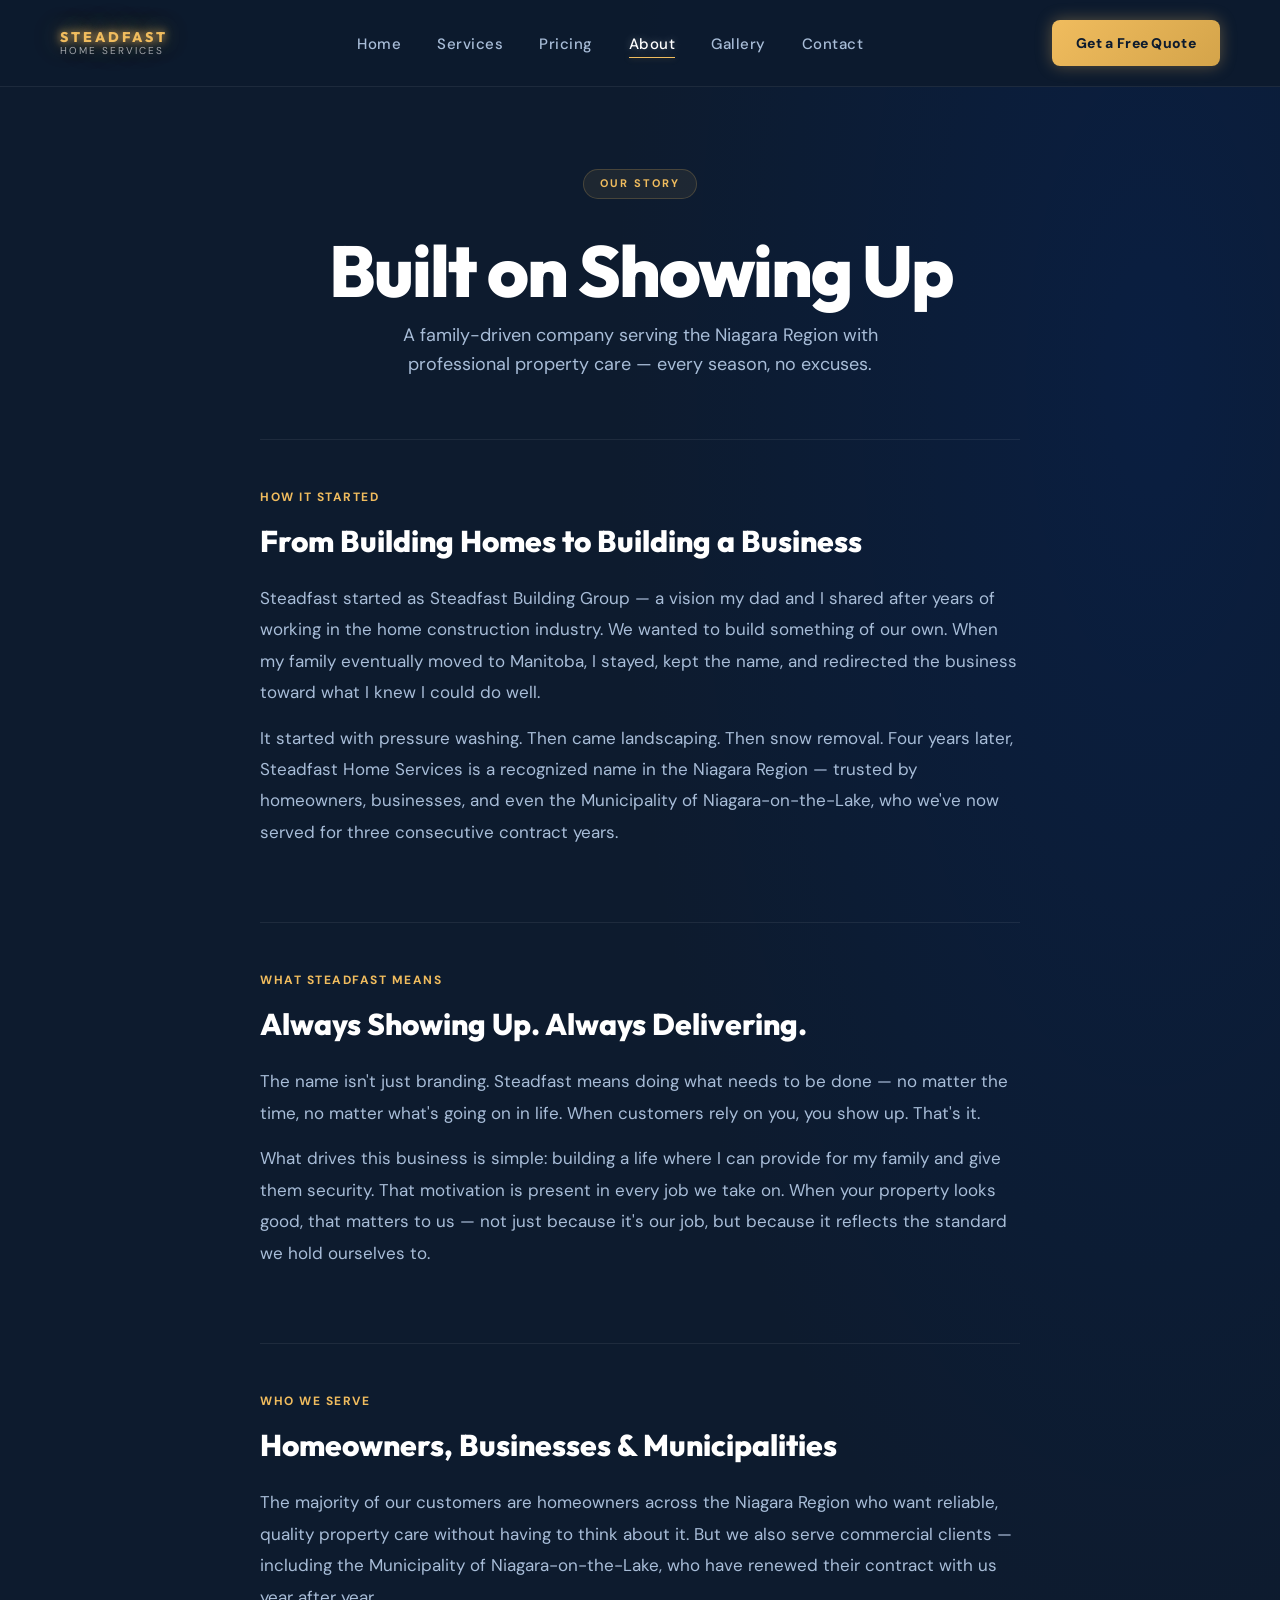
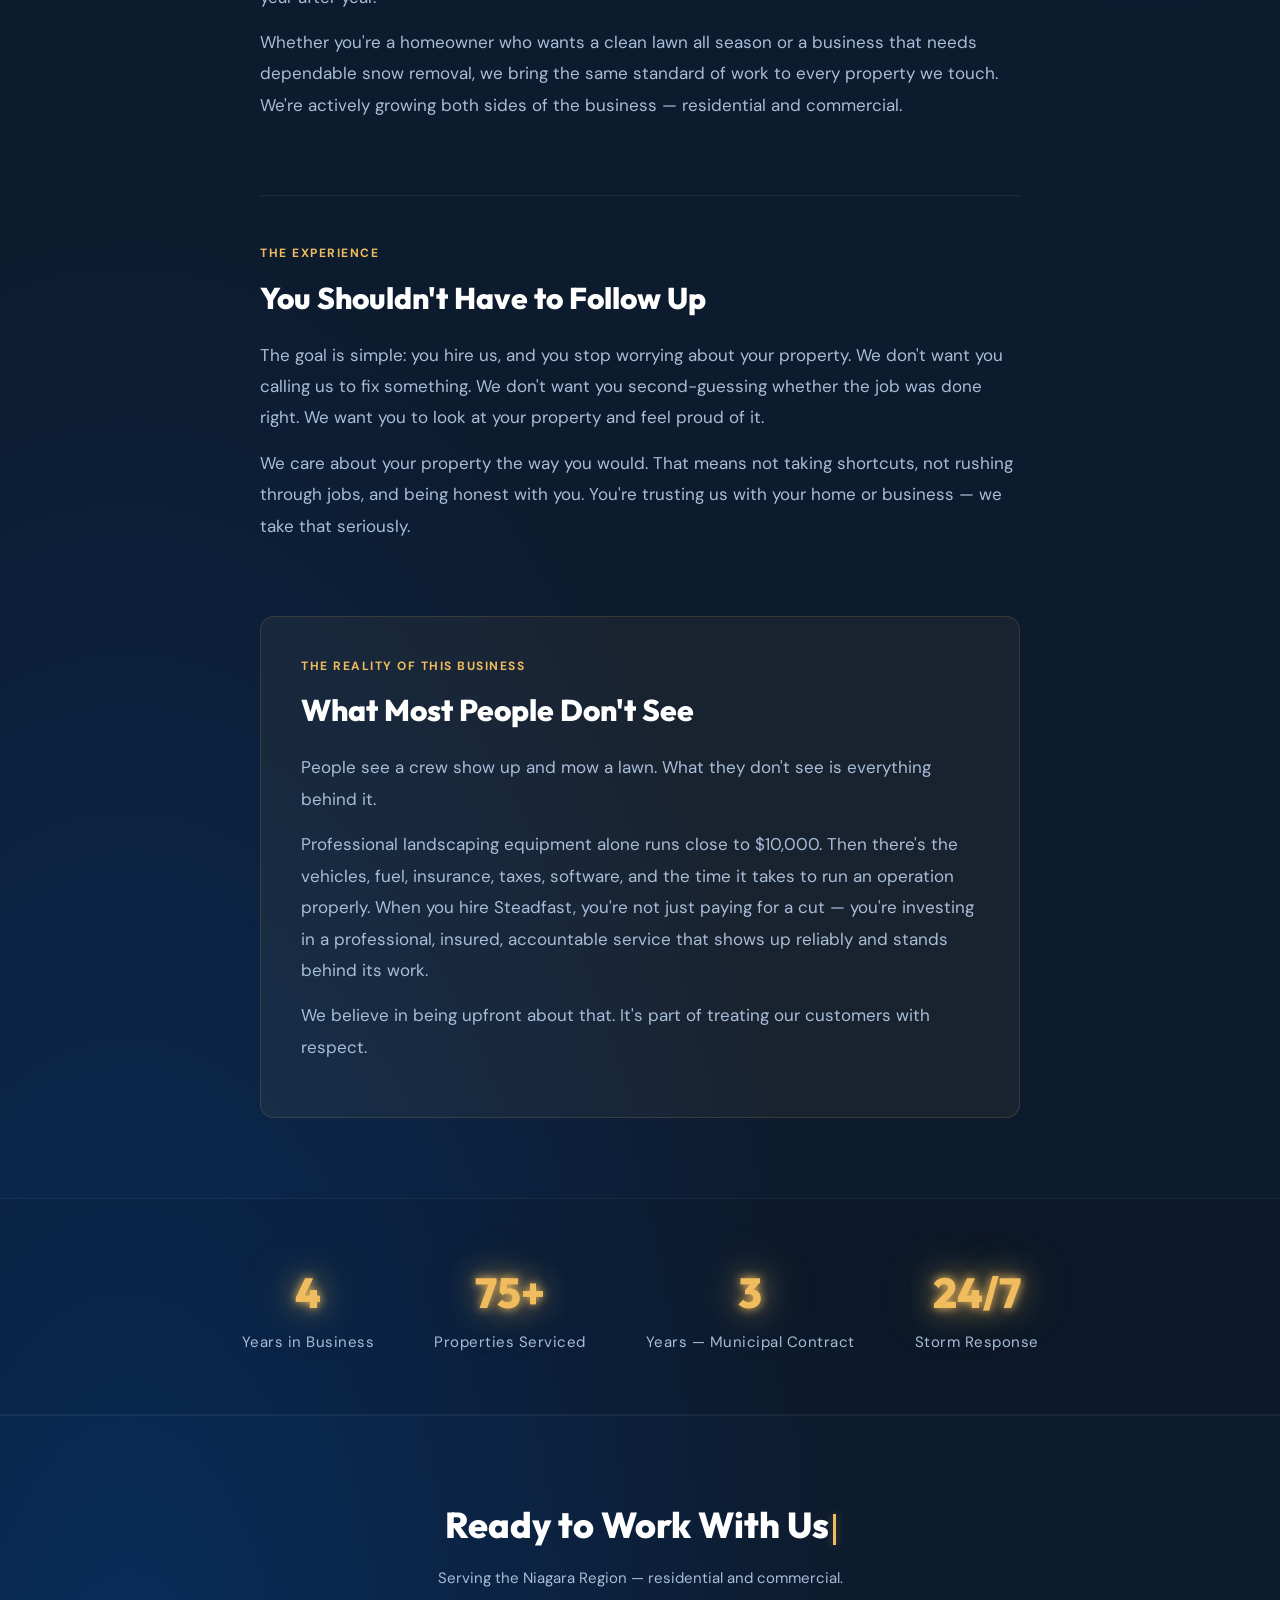
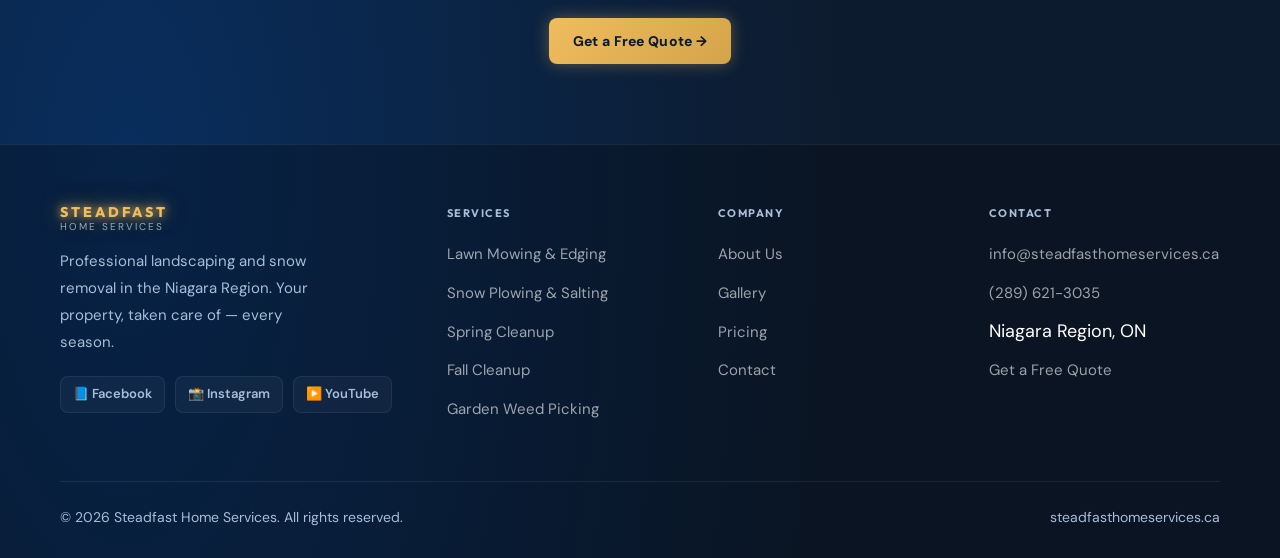
==== commit 9d5c3a27: "Fix LCP and CLS — pre-populate hero card services - Reverted display=optional back to display=swap (" ====
--- a/about.html
+++ b/about.html
@@ -19,7 +19,7 @@
   <meta name="twitter:image" content="https://steadfasthomeservices.ca/assets/logo.png" />
   <link rel="preconnect" href="https://fonts.googleapis.com" />
   <link rel="preconnect" href="https://fonts.gstatic.com" crossorigin />
-  <link href="https://fonts.googleapis.com/css2?family=Outfit:wght@300;400;500;600;700;800;900&family=DM+Sans:ital,opsz,wght@0,9..40,300;0,9..40,400;0,9..40,500;0,9..40,600;0,9..40,700;1,9..40,400&display=optional" rel="stylesheet" />
+  <link href="https://fonts.googleapis.com/css2?family=Outfit:wght@300;400;500;600;700;800;900&family=DM+Sans:ital,opsz,wght@0,9..40,300;0,9..40,400;0,9..40,500;0,9..40,600;0,9..40,700;1,9..40,400&display=swap" rel="stylesheet" />
   <link rel="preload" href="styles.css" as="style" />
   <link rel="dns-prefetch" href="https://www.googletagmanager.com" />
   <link rel="icon" type="image/png" href="assets/favicon.png" />
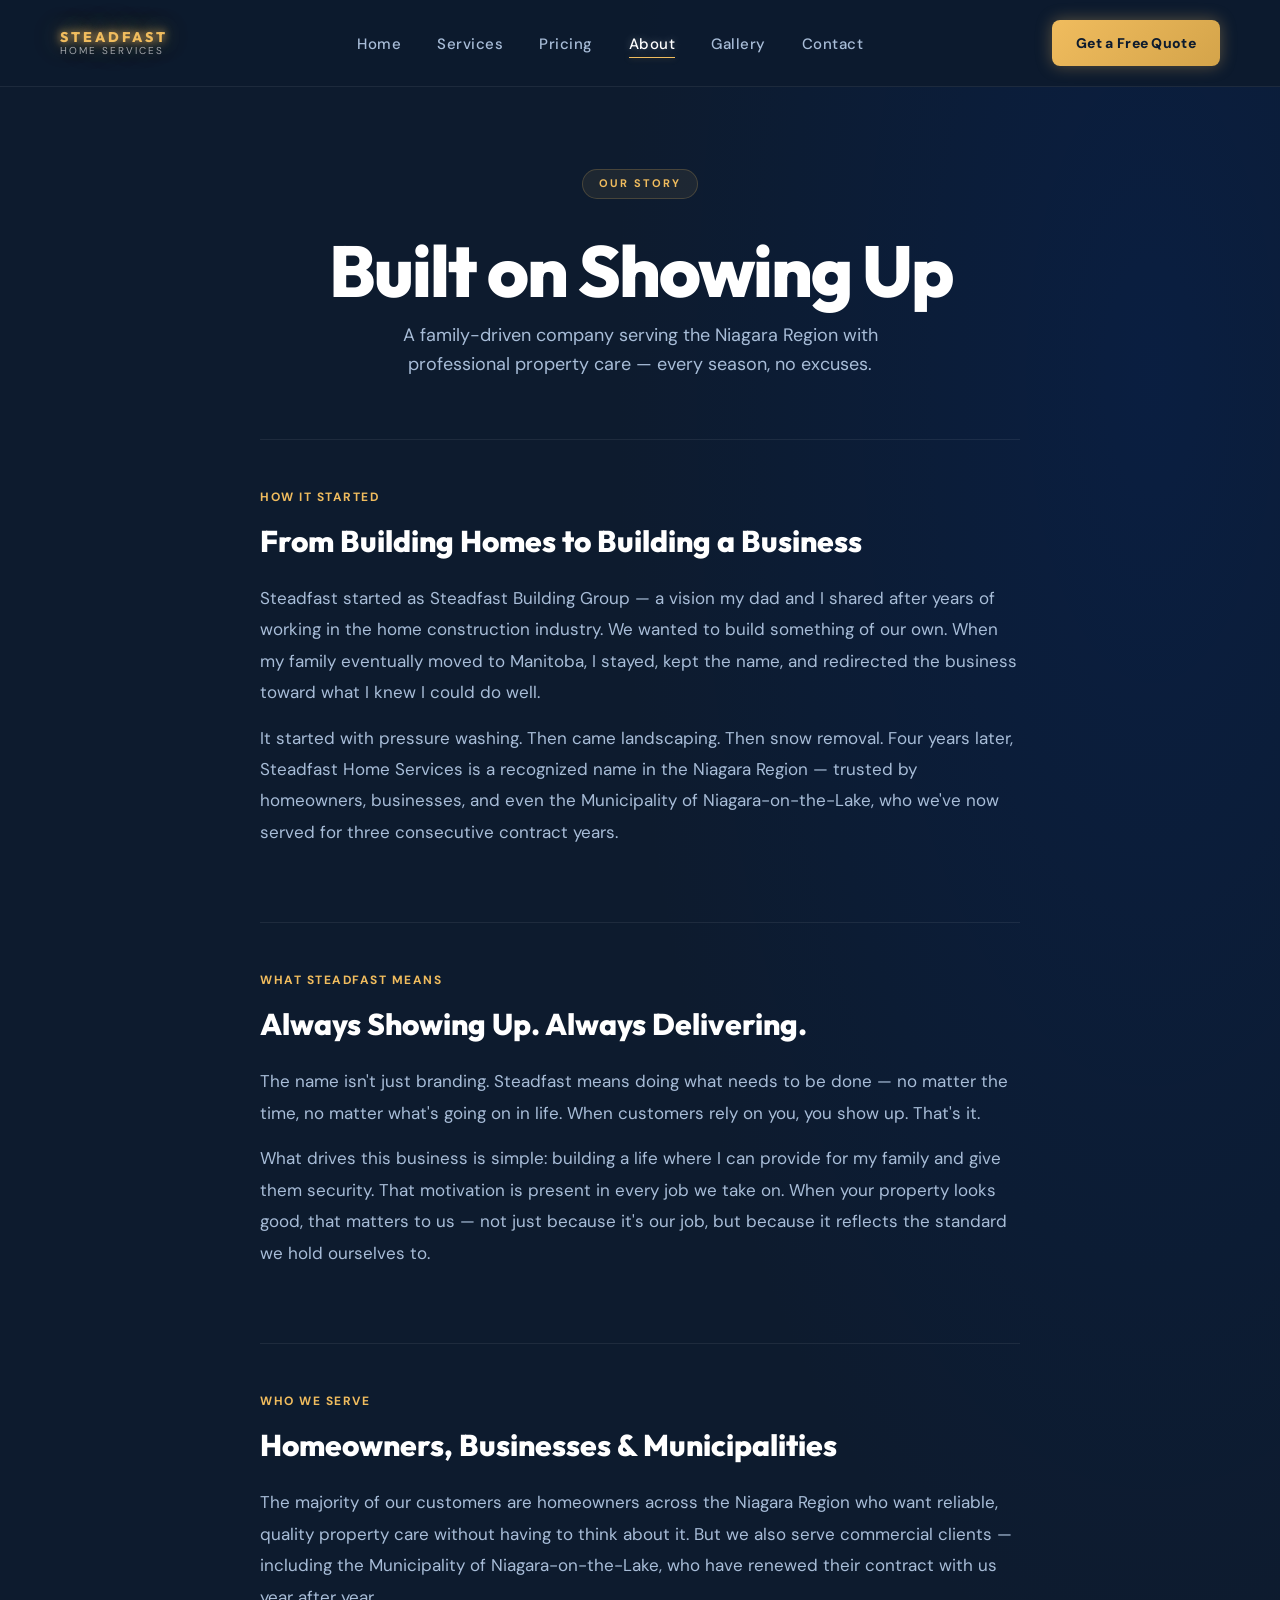
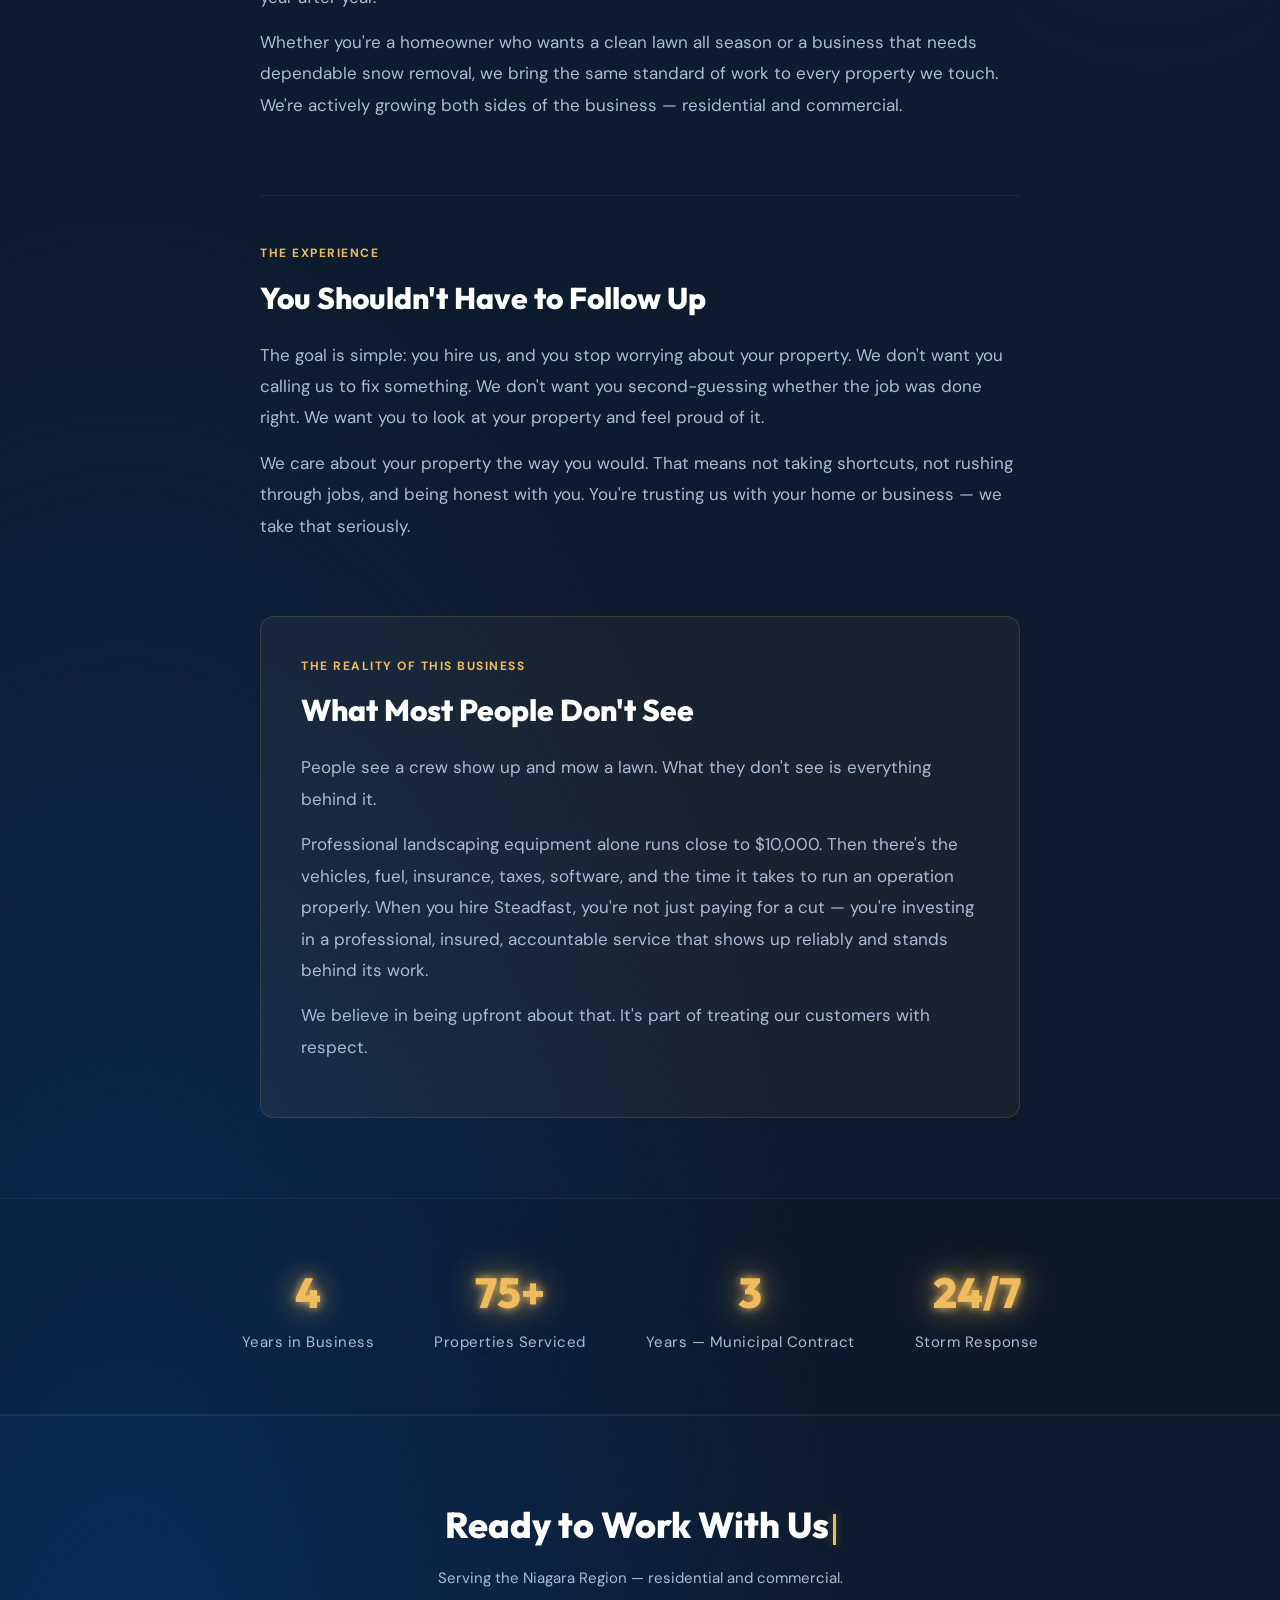
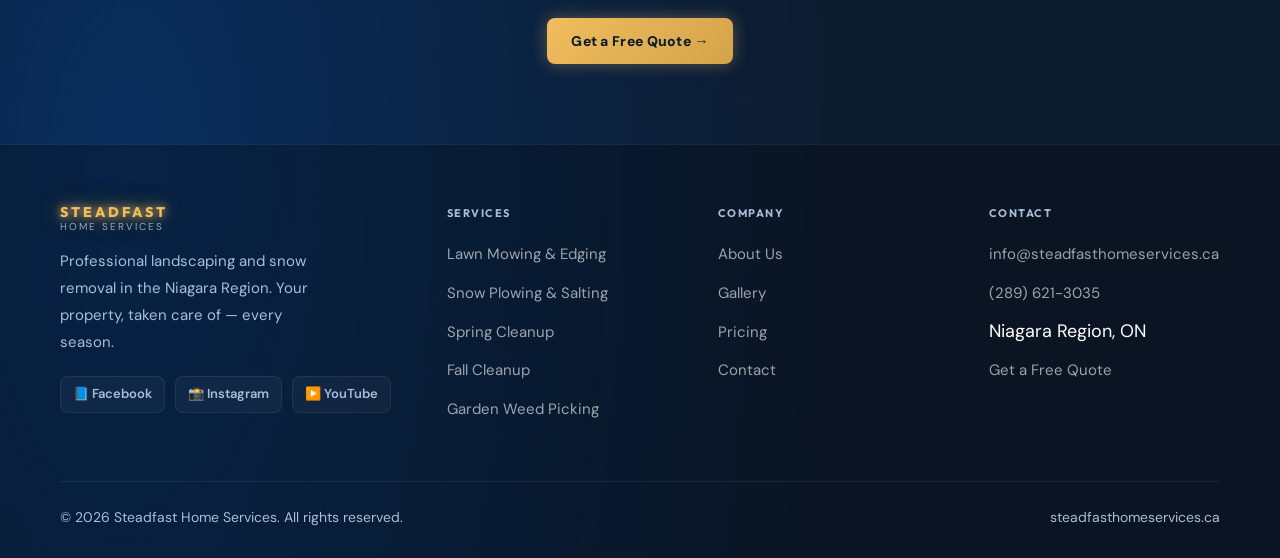
==== commit 6d67957c: "Self-host fonts to eliminate render-blocking external requests - Downloaded Outfit and DM Sans as va" ====
--- a/about.html
+++ b/about.html
@@ -17,11 +17,10 @@
   <meta name="twitter:title" content="About Us | Steadfast Home Services — Niagara Region" />
   <meta name="twitter:description" content="4 years serving the Niagara Region. Trusted by homeowners and the Municipality of Niagara-on-the-Lake." />
   <meta name="twitter:image" content="https://steadfasthomeservices.ca/assets/logo.png" />
-  <link rel="preconnect" href="https://fonts.googleapis.com" />
-  <link rel="preconnect" href="https://fonts.gstatic.com" crossorigin />
-  <link href="https://fonts.googleapis.com/css2?family=Outfit:wght@300;400;500;600;700;800;900&family=DM+Sans:ital,opsz,wght@0,9..40,300;0,9..40,400;0,9..40,500;0,9..40,600;0,9..40,700;1,9..40,400&display=swap" rel="stylesheet" />
   <link rel="preload" href="styles.css" as="style" />
   <link rel="dns-prefetch" href="https://www.googletagmanager.com" />
+  <link rel="preload" href="assets/fonts/outfit-latin-wght-normal.woff2" as="font" type="font/woff2" crossorigin />
+  <link rel="preload" href="assets/fonts/dm-sans-latin-wght-normal.woff2" as="font" type="font/woff2" crossorigin />
   <link rel="icon" type="image/png" href="assets/favicon.png" />
   <link rel="apple-touch-icon" href="assets/apple-touch-icon.png" />
   <link rel="stylesheet" href="styles.css" />
--- a/styles.css
+++ b/styles.css
@@ -1 +1 @@
-*{margin:0;padding:0;box-sizing:border-box}:root{--navy:#0D1B2E;--navy-mid:#1B2A4A;--navy-card:rgba(255,255,255,0.04);--gold:#F0BC5E;--gold-glow:rgba(240,188,94,0.35);--gold-dim:rgba(240,188,94,0.12);--cyan:#00D4FF;--cyan-glow:rgba(0,212,255,0.25);--white:#FFFFFF;--text-muted:#A8BDD8;--border:rgba(255,255,255,0.07);--font:'DM Sans',sans-serif;--font-display:'Outfit',sans-serif}html{scroll-behavior:smooth}body{background-color:var(--navy);background-image:radial-gradient(ellipse 80% 60% at 10% 90%,rgba(0,80,180,.35) 0,transparent 70%),radial-gradient(ellipse 60% 50% at 90% 10%,rgba(0,40,120,.25) 0,transparent 70%);color:var(--white);font-family:var(--font);font-size:18px;line-height:1.6}a{text-decoration:none;color:inherit}h1,h2,h3,h4{font-family:var(--font-display)}@keyframes fadeInUp{from{opacity:0;transform:translateY(28px)}to{opacity:1;transform:translateY(0)}}@keyframes fadeInRight{from{opacity:0;transform:translateX(28px)}to{opacity:1;transform:translateX(0)}}@keyframes glowPulse{0%,100%{opacity:.85}50%{opacity:1}}@keyframes floatCard{0%,100%{transform:translateY(0)}50%{transform:translateY(-8px)}}.typewriter-cursor{display:inline-block;width:3px;height:.85em;background:var(--gold);margin-left:4px;vertical-align:middle;box-shadow:0 0 8px var(--gold-glow);animation:cursorBlink .8s step-end infinite}@keyframes cursorBlink{0%,100%{opacity:1}50%{opacity:0}}.reveal{opacity:0;transform:translateY(36px);transition:opacity .7s ease,transform .7s ease}.reveal.is-visible{opacity:1;transform:translateY(0)}.reveal-left{opacity:0;transform:translateX(-36px);transition:opacity .7s ease,transform .7s ease}.reveal-left.is-visible{opacity:1;transform:translateX(0)}.reveal-scale{opacity:0;transform:scale(.94);transition:opacity .6s ease,transform .6s ease}.reveal-scale.is-visible{opacity:1;transform:scale(1)}.gradient-text{background:linear-gradient(135deg,var(--gold) 0,#fff 50%,var(--gold) 100%);background-size:200% auto;-webkit-background-clip:text;-webkit-text-fill-color:transparent;background-clip:text}nav{display:flex;align-items:center;justify-content:space-between;padding:20px 60px;position:sticky;top:0;z-index:100;background:rgba(13,27,46,.96);border-bottom:1px solid var(--border)}.nav-logo{display:flex;align-items:center;gap:10px}.nav-logo img{height:40px}.nav-logo-text{display:flex;flex-direction:column;line-height:1.1}.nav-logo-text span:first-child{font-size:14px;font-weight:800;letter-spacing:3px;font-family:var(--font-display);color:var(--gold);text-shadow:0 0 8px #f0bc5e,0 0 20px rgba(240,188,94,.7),0 0 40px rgba(240,188,94,.4)}.nav-logo-text span:last-child{font-size:10px;letter-spacing:2px;color:var(--white);opacity:.6}.nav-links{display:flex;gap:36px;list-style:none}.nav-links a{font-size:15px;font-weight:500;color:var(--text-muted);letter-spacing:.5px;transition:color .2s,text-shadow .2s;position:relative}.nav-links a::after{content:'';position:absolute;bottom:-4px;left:0;width:0;height:1px;background:var(--gold);box-shadow:0 0 6px var(--gold-glow);transition:width .3s}.nav-links a.active,.nav-links a:hover{color:var(--white);text-shadow:0 0 8px rgba(255,255,255,.3)}.nav-links a.active::after,.nav-links a:hover::after{width:100%}.btn-primary{background:linear-gradient(135deg,var(--gold),#d4a44a);color:var(--navy);font-weight:800;font-size:14px;padding:12px 24px;border-radius:8px;border:none;cursor:pointer;letter-spacing:.3px;box-shadow:0 0 16px var(--gold-glow);animation:glowPulse 3s ease-in-out infinite;transition:transform .2s,opacity .2s;display:inline-block}.btn-primary:hover{transform:translateY(-3px);box-shadow:0 0 24px rgba(240,188,94,.55),0 0 60px rgba(240,188,94,.25),0 10px 24px rgba(0,0,0,.35)}.btn-outline{background:0 0;color:var(--white);font-weight:600;font-size:14px;padding:12px 24px;border-radius:8px;border:1px solid rgba(255,255,255,.2);cursor:pointer;transition:border-color .25s,background .25s,transform .25s,box-shadow .25s;display:inline-block}.btn-outline:hover{border-color:rgba(240,188,94,.6);background:rgba(240,188,94,.07);transform:translateY(-3px);box-shadow:0 0 16px rgba(240,188,94,.12),0 8px 20px rgba(0,0,0,.2)}.hero{display:flex;align-items:center;justify-content:space-between;padding:80px 60px;min-height:calc(100vh - 81px);gap:60px;position:relative;overflow:hidden}.hero::before{content:'';position:absolute;top:5%;left:-5%;width:700px;height:700px;background:radial-gradient(circle,rgba(240,188,94,.12) 0,rgba(240,188,94,.05) 40%,transparent 70%);pointer-events:none}.hero::after{content:'';position:absolute;bottom:0;right:0;width:600px;height:600px;background:radial-gradient(circle,rgba(0,100,255,.15) 0,rgba(0,60,180,.08) 40%,transparent 70%);pointer-events:none}.hero-content{flex:1;max-width:580px;animation:fadeInUp .8s ease both}.hero-badge{display:inline-flex;align-items:center;gap:8px;background:rgba(0,212,255,.08);border:1px solid rgba(0,212,255,.2);border-radius:20px;padding:6px 16px;font-size:12px;color:var(--cyan);margin-bottom:28px;letter-spacing:.5px}.hero-badge::before{content:'';width:6px;height:6px;border-radius:50%;background:var(--cyan);box-shadow:0 0 8px var(--cyan);animation:glowPulse 2s ease-in-out infinite}.hero h1{font-size:82px;font-weight:800;line-height:1;margin-bottom:24px;letter-spacing:-2px}.hero h1 span{color:var(--gold);text-shadow:0 0 20px rgba(240,188,94,.9),0 0 40px rgba(240,188,94,.6),0 0 80px rgba(240,188,94,.4),0 0 120px rgba(240,188,94,.2)}.hero p{font-size:17px;color:var(--text-muted);margin-bottom:36px;max-width:460px;line-height:1.8}.hero p strong{color:var(--white)}.hero-ctas{display:flex;gap:16px;margin-bottom:56px;flex-wrap:wrap}.hero-ctas .btn-primary{font-size:15px;padding:14px 28px}.hero-ctas .btn-outline{font-size:15px;padding:14px 28px}.hero-stats{display:flex;gap:40px}.stat{display:flex;flex-direction:column}.stat-number{font-size:30px;font-weight:800;font-family:var(--font-display);color:var(--gold);text-shadow:0 0 10px #f0bc5e,0 0 30px rgba(240,188,94,.7),0 0 60px rgba(240,188,94,.4)}.stat-label{font-size:14px;color:var(--text-muted);margin-top:2px;letter-spacing:.5px}.hero-card{flex:1;max-width:676px;background:rgba(255,255,255,.03);border:1px solid rgba(240,188,94,.15);border-radius:20px;padding:28px;backdrop-filter:blur(16px);-webkit-backdrop-filter:blur(16px);animation:fadeInRight .9s ease .2s both,floatCard 6s ease-in-out 1s infinite;box-shadow:0 0 0 1px rgba(240,188,94,.15),0 0 40px rgba(240,188,94,.1),0 0 80px rgba(240,188,94,.06),inset 0 1px 0 rgba(255,255,255,.06)}.hero-card-header{display:flex;justify-content:space-between;align-items:flex-start;margin-bottom:20px}.hero-card-title{font-size:23px;font-weight:800;font-family:var(--font-display)}.hero-card-subtitle{font-size:14px;color:var(--text-muted);margin-top:4px}.storm-alert{display:flex;align-items:center;gap:6px;background:var(--gold);color:var(--navy);font-size:11px;font-weight:800;padding:5px 12px;border-radius:20px;box-shadow:0 0 12px var(--gold-glow)}.status-badge{display:inline-flex;align-items:center;gap:6px;background:rgba(255,255,255,.06);border:1px solid var(--border);border-radius:20px;padding:4px 12px;font-size:11px;color:var(--text-muted)}.status-badge::before{content:'';width:6px;height:6px;border-radius:50%;background:#4ade80;box-shadow:0 0 6px rgba(74,222,128,.6)}.job-item{background:rgba(255,255,255,.03);border:1px solid var(--border);border-radius:12px;padding:14px 16px;margin-bottom:8px;display:flex;align-items:center;gap:14px;transition:border-color .2s}.job-item:hover{border-color:rgba(240,188,94,.2)}.job-icon{width:48px;height:48px;border-radius:10px;background:rgba(255,255,255,.06);display:flex;align-items:center;justify-content:center;font-size:22px;flex-shrink:0}.job-info{flex:1}.job-name{font-size:16px;font-weight:700}.job-bar{height:3px;border-radius:2px;background:rgba(255,255,255,.08);margin-top:6px;overflow:hidden}.job-bar-fill{height:100%;border-radius:2px}.job-status{font-size:13px;font-weight:700}.status-progress{color:var(--gold);text-shadow:0 0 8px var(--gold-glow)}.status-complete{color:#4ade80}.status-oncall{color:var(--text-muted)}.bar-gold{background:var(--gold);box-shadow:0 0 6px var(--gold-glow);width:55%}.bar-green{background:#4ade80;width:100%}.bar-grey{background:var(--text-muted);width:30%}.crew-item{display:flex;align-items:center;gap:12px;padding:12px 16px;background:rgba(255,255,255,.03);border:1px solid var(--border);border-radius:12px;margin-top:8px}.crew-avatar{width:48px;height:48px;border-radius:50%;background:linear-gradient(135deg,var(--gold),#d4a44a);color:var(--navy);font-weight:800;font-size:12px;display:flex;align-items:center;justify-content:center;box-shadow:0 0 12px var(--gold-glow);flex-shrink:0}.crew-name{font-size:16px;font-weight:700}.crew-role{font-size:13px;color:var(--text-muted)}section{padding:100px 60px}.section-label{display:inline-block;background:rgba(240,188,94,.08);border:1px solid rgba(240,188,94,.2);border-radius:20px;padding:5px 16px;font-size:11px;font-weight:700;letter-spacing:2px;text-transform:uppercase;color:var(--gold);margin-bottom:20px}.section-title{font-size:46px;font-weight:800;text-align:center;margin-bottom:14px;letter-spacing:-.5px}.section-sub{font-size:18px;color:var(--text-muted);text-align:center;max-width:560px;margin:0 auto 60px;line-height:1.8}.section-header{text-align:center;margin-bottom:60px}.services{background:0 0}.services-grid{display:grid;grid-template-columns:repeat(6,1fr);gap:20px}.service-card{grid-column:span 2;background:rgba(255,255,255,.03);border:1px solid var(--border);border-radius:16px;padding:36px;backdrop-filter:blur(8px);transition:border-color .3s,transform .3s,box-shadow .3s;position:relative;overflow:hidden}.service-card::before{content:'';position:absolute;top:0;left:0;right:0;height:1px;background:linear-gradient(90deg,transparent,rgba(240,188,94,.3),transparent);opacity:0;transition:opacity .3s}.service-card:hover{border-color:rgba(240,188,94,.3);transform:translateY(-6px);box-shadow:0 24px 48px rgba(0,0,0,.35),0 0 30px rgba(240,188,94,.08),inset 0 1px 0 rgba(240,188,94,.15)}.service-card:hover::before{opacity:1}.service-card:nth-child(4){grid-column:2/span 2}.service-card:nth-child(5){grid-column:4/span 2}.service-icon{width:58px;height:58px;border-radius:14px;background:rgba(240,188,94,.08);border:1px solid rgba(240,188,94,.15);display:flex;align-items:center;justify-content:center;font-size:26px;margin-bottom:24px}.service-card h3{font-size:20px;font-weight:700;margin-bottom:12px}.service-card p{font-size:16px;color:var(--text-muted);line-height:1.7;margin-bottom:24px}.service-link{font-size:15px;font-weight:700;color:var(--gold);letter-spacing:.3px;transition:text-shadow .2s}.service-link:hover{text-shadow:0 0 8px var(--gold-glow)}.pricing{background:rgba(0,0,0,.15)}.pricing-grid{display:grid;grid-template-columns:repeat(3,1fr);gap:24px;align-items:start}.pricing-card{background:rgba(255,255,255,.03);border:1px solid var(--border);border-radius:20px;padding:32px;position:relative;backdrop-filter:blur(8px);transition:border-color .3s,box-shadow .3s}.pricing-card:hover{border-color:rgba(240,188,94,.3);box-shadow:0 24px 48px rgba(0,0,0,.25),0 0 20px rgba(240,188,94,.07)}.pricing-card.featured{background:linear-gradient(145deg,#c8a84b,#f0e080);border-color:transparent;color:var(--navy);transform:translateY(-16px);box-shadow:0 0 60px rgba(240,188,94,.2),0 30px 60px rgba(0,0,0,.3)}.pricing-card.featured .feature-item,.pricing-card.featured .price-desc,.pricing-card.featured .price-label,.pricing-card.featured .price-period{color:rgba(27,42,74,.75)}.pricing-card.featured .price-amount{color:var(--navy)}.pricing-card.featured .feature-item.included{color:var(--navy)}.best-value-badge{position:absolute;top:-14px;left:50%;transform:translateX(-50%);background:var(--navy);color:var(--gold);font-size:10px;font-weight:800;letter-spacing:2px;padding:5px 18px;border-radius:20px;white-space:nowrap;box-shadow:0 0 12px var(--gold-glow)}.price-label{display:flex;align-items:center;gap:8px;font-size:11px;font-weight:700;letter-spacing:1.5px;text-transform:uppercase;color:var(--text-muted);margin-bottom:16px}.price-amount{font-size:54px;font-weight:800;line-height:1;color:var(--white);font-family:var(--font-display)}.price-period{font-size:16px;color:var(--text-muted);font-weight:400}.price-desc{font-size:13px;color:var(--text-muted);margin-top:6px;margin-bottom:24px;line-height:1.6}.price-divider{border:none;border-top:1px solid var(--border);margin-bottom:20px}.pricing-card.featured .price-divider{border-top-color:rgba(27,42,74,.15)}.features-list{list-style:none;margin-bottom:28px}.feature-item{display:flex;align-items:center;gap:10px;font-size:13px;color:var(--text-muted);margin-bottom:10px}.feature-item.included{color:var(--white)}.feature-item.included::before{content:'✓';color:#4ade80;font-weight:800;flex-shrink:0}.feature-item.excluded{opacity:.35}.feature-item.excluded::before{content:'✕';color:var(--text-muted);flex-shrink:0}.pricing-card .btn-outline,.pricing-card .btn-primary{width:100%;text-align:center;display:block;padding:14px;font-size:14px}.pricing-card.featured .btn-primary{background:var(--navy);color:var(--gold);box-shadow:none;animation:none}.pricing-card.featured .btn-primary:hover{opacity:.9}footer{background:rgba(0,0,0,.25);border-top:1px solid var(--border);padding:60px 60px 30px}.footer-top{display:grid;grid-template-columns:1.5fr 1fr 1fr 1fr;gap:40px;margin-bottom:48px}.footer-brand p{font-size:15px;color:var(--text-muted);margin-top:16px;max-width:260px;line-height:1.8}.footer-col h4{font-size:11px;font-weight:700;letter-spacing:1.5px;text-transform:uppercase;color:var(--text-muted);margin-bottom:16px}.footer-col ul{list-style:none}.footer-col ul li{margin-bottom:10px}.footer-col ul li a{font-size:15px;color:var(--white);opacity:.6;transition:opacity .2s,color .2s}.footer-col ul li a:hover{opacity:1;color:var(--gold)}.footer-bottom{border-top:1px solid var(--border);padding-top:24px;display:flex;justify-content:space-between;align-items:center}.footer-bottom p{font-size:14px;color:var(--text-muted)}.social-links{display:flex;gap:10px;margin-top:20px;flex-wrap:wrap}.social-link{display:flex;align-items:center;gap:6px;font-size:13px;font-weight:600;color:var(--text-muted);background:rgba(255,255,255,.04);border:1px solid var(--border);border-radius:8px;padding:7px 12px;transition:color .2s,border-color .2s,box-shadow .2s}.social-link:hover{color:var(--gold);border-color:rgba(240,188,94,.3);box-shadow:0 0 10px rgba(240,188,94,.1)}@media (max-width:1024px){nav{padding:20px 30px}.hero{padding:60px 30px;flex-direction:column;min-height:auto}.hero h1{font-size:48px}section{padding:80px 30px}.services-grid{grid-template-columns:repeat(2,1fr)}.service-card{grid-column:span 1!important}.pricing-grid{grid-template-columns:1fr}.pricing-card.featured{transform:none}.footer-top{grid-template-columns:1fr 1fr}footer{padding:40px 30px 20px}}@media (max-width:640px){nav{padding:16px 20px}.nav-links{display:none}.nav-links.is-open{display:flex;flex-direction:column;position:fixed;top:0;right:0;width:75vw;max-width:300px;height:100vh;background:rgba(13,27,46,.98);backdrop-filter:blur(20px);-webkit-backdrop-filter:blur(20px);padding:80px 30px 30px;gap:0;border-left:1px solid var(--border);z-index:200;list-style:none}.nav-links.is-open li{width:100%}.nav-links.is-open a{font-size:17px;padding:14px 0;display:block;border-bottom:1px solid var(--border);color:var(--white)}.hero{padding:40px 20px}.hero h1{font-size:36px}.section-title{font-size:32px}.services-grid{grid-template-columns:1fr}.hero-stats{gap:24px}section{padding:60px 20px}.footer-top{grid-template-columns:1fr}footer{padding:40px 20px 20px}.social-links{gap:8px}}.nav-hamburger{display:none;flex-direction:column;justify-content:center;gap:5px;background:0 0;border:none;cursor:pointer;padding:6px;z-index:300}.nav-hamburger span{display:block;width:24px;height:2px;background:var(--white);border-radius:2px;transition:transform .3s ease,opacity .3s ease}.nav-hamburger.is-open span:first-child{transform:translateY(7px) rotate(45deg)}.nav-hamburger.is-open span:nth-child(2){opacity:0}.nav-hamburger.is-open span:nth-child(3){transform:translateY(-7px) rotate(-45deg)}.nav-overlay{display:none;position:fixed;inset:0;background:rgba(0,0,0,.5);z-index:150}.nav-overlay.is-open{display:block}@media (max-width:640px){.nav-hamburger{display:flex}}.service-area{padding:60px;border-top:1px solid rgba(255,255,255,.06);text-align:center}.service-area h2{font-size:28px;font-weight:800;margin:16px 0 12px}.service-area p{color:var(--text-muted);font-size:14px;max-width:680px;margin:0 auto 24px}.footer-logo-title{font-size:16px;font-weight:800;letter-spacing:2px;color:var(--gold);font-family:var(--font-display)}.footer-logo-sub{font-size:11px;letter-spacing:2px;color:var(--white);opacity:.7}@media (prefers-reduced-motion:reduce){*,::after,::before{animation-duration:0s!important;animation-iteration-count:1!important;transition-duration:0s!important}body{animation:none}.hero-content{animation:none;opacity:1;transform:none}.hero-card{animation:none;opacity:1;transform:none}.reveal,.reveal-left,.reveal-scale{opacity:1!important;transform:none!important;transition:none!important}.gradient-text{animation:none}.btn-primary{animation:none}.hero-badge::before{animation:none}.typewriter-cursor{animation:none}}+@font-face{font-family:Outfit;src:url('assets/fonts/outfit-latin-wght-normal.woff2') format('woff2');font-weight:100 900;font-style:normal;font-display:swap}@font-face{font-family:'DM Sans';src:url('assets/fonts/dm-sans-latin-wght-normal.woff2') format('woff2');font-weight:100 900;font-style:normal;font-display:swap}*{margin:0;padding:0;box-sizing:border-box}:root{--navy:#0D1B2E;--navy-mid:#1B2A4A;--navy-card:rgba(255,255,255,0.04);--gold:#F0BC5E;--gold-glow:rgba(240,188,94,0.35);--gold-dim:rgba(240,188,94,0.12);--cyan:#00D4FF;--cyan-glow:rgba(0,212,255,0.25);--white:#FFFFFF;--text-muted:#A8BDD8;--border:rgba(255,255,255,0.07);--font:'DM Sans',sans-serif;--font-display:'Outfit',sans-serif}html{scroll-behavior:smooth}body{background-color:var(--navy);background-image:radial-gradient(ellipse 80% 60% at 10% 90%,rgba(0,80,180,.35) 0,transparent 70%),radial-gradient(ellipse 60% 50% at 90% 10%,rgba(0,40,120,.25) 0,transparent 70%);color:var(--white);font-family:var(--font);font-size:18px;line-height:1.6}a{text-decoration:none;color:inherit}h1,h2,h3,h4{font-family:var(--font-display)}@keyframes fadeInUp{from{opacity:0;transform:translateY(28px)}to{opacity:1;transform:translateY(0)}}@keyframes fadeInRight{from{opacity:0;transform:translateX(28px)}to{opacity:1;transform:translateX(0)}}@keyframes glowPulse{0%,100%{opacity:.85}50%{opacity:1}}@keyframes floatCard{0%,100%{transform:translateY(0)}50%{transform:translateY(-8px)}}.typewriter-cursor{display:inline-block;width:3px;height:.85em;background:var(--gold);margin-left:4px;vertical-align:middle;box-shadow:0 0 8px var(--gold-glow);animation:cursorBlink .8s step-end infinite}@keyframes cursorBlink{0%,100%{opacity:1}50%{opacity:0}}.reveal{opacity:0;transform:translateY(36px);transition:opacity .7s ease,transform .7s ease}.reveal.is-visible{opacity:1;transform:translateY(0)}.reveal-left{opacity:0;transform:translateX(-36px);transition:opacity .7s ease,transform .7s ease}.reveal-left.is-visible{opacity:1;transform:translateX(0)}.reveal-scale{opacity:0;transform:scale(.94);transition:opacity .6s ease,transform .6s ease}.reveal-scale.is-visible{opacity:1;transform:scale(1)}.gradient-text{background:linear-gradient(135deg,var(--gold) 0,#fff 50%,var(--gold) 100%);background-size:200% auto;-webkit-background-clip:text;-webkit-text-fill-color:transparent;background-clip:text}nav{display:flex;align-items:center;justify-content:space-between;padding:20px 60px;position:sticky;top:0;z-index:100;background:rgba(13,27,46,.96);border-bottom:1px solid var(--border)}.nav-logo{display:flex;align-items:center;gap:10px}.nav-logo img{height:40px}.nav-logo-text{display:flex;flex-direction:column;line-height:1.1}.nav-logo-text span:first-child{font-size:14px;font-weight:800;letter-spacing:3px;font-family:var(--font-display);color:var(--gold);text-shadow:0 0 8px #f0bc5e,0 0 20px rgba(240,188,94,.7),0 0 40px rgba(240,188,94,.4)}.nav-logo-text span:last-child{font-size:10px;letter-spacing:2px;color:var(--white);opacity:.6}.nav-links{display:flex;gap:36px;list-style:none}.nav-links a{font-size:15px;font-weight:500;color:var(--text-muted);letter-spacing:.5px;transition:color .2s,text-shadow .2s;position:relative}.nav-links a::after{content:'';position:absolute;bottom:-4px;left:0;width:0;height:1px;background:var(--gold);box-shadow:0 0 6px var(--gold-glow);transition:width .3s}.nav-links a.active,.nav-links a:hover{color:var(--white);text-shadow:0 0 8px rgba(255,255,255,.3)}.nav-links a.active::after,.nav-links a:hover::after{width:100%}.btn-primary{background:linear-gradient(135deg,var(--gold),#d4a44a);color:var(--navy);font-weight:800;font-size:14px;padding:12px 24px;border-radius:8px;border:none;cursor:pointer;letter-spacing:.3px;box-shadow:0 0 16px var(--gold-glow);animation:glowPulse 3s ease-in-out infinite;transition:transform .2s,opacity .2s;display:inline-block}.btn-primary:hover{transform:translateY(-3px);box-shadow:0 0 24px rgba(240,188,94,.55),0 0 60px rgba(240,188,94,.25),0 10px 24px rgba(0,0,0,.35)}.btn-outline{background:0 0;color:var(--white);font-weight:600;font-size:14px;padding:12px 24px;border-radius:8px;border:1px solid rgba(255,255,255,.2);cursor:pointer;transition:border-color .25s,background .25s,transform .25s,box-shadow .25s;display:inline-block}.btn-outline:hover{border-color:rgba(240,188,94,.6);background:rgba(240,188,94,.07);transform:translateY(-3px);box-shadow:0 0 16px rgba(240,188,94,.12),0 8px 20px rgba(0,0,0,.2)}.hero{display:flex;align-items:center;justify-content:space-between;padding:80px 60px;min-height:calc(100vh - 81px);gap:60px;position:relative;overflow:hidden}.hero::before{content:'';position:absolute;top:5%;left:-5%;width:700px;height:700px;background:radial-gradient(circle,rgba(240,188,94,.12) 0,rgba(240,188,94,.05) 40%,transparent 70%);pointer-events:none}.hero::after{content:'';position:absolute;bottom:0;right:0;width:600px;height:600px;background:radial-gradient(circle,rgba(0,100,255,.15) 0,rgba(0,60,180,.08) 40%,transparent 70%);pointer-events:none}.hero-content{flex:1;max-width:580px;animation:fadeInUp .8s ease both}.hero-badge{display:inline-flex;align-items:center;gap:8px;background:rgba(0,212,255,.08);border:1px solid rgba(0,212,255,.2);border-radius:20px;padding:6px 16px;font-size:12px;color:var(--cyan);margin-bottom:28px;letter-spacing:.5px}.hero-badge::before{content:'';width:6px;height:6px;border-radius:50%;background:var(--cyan);box-shadow:0 0 8px var(--cyan);animation:glowPulse 2s ease-in-out infinite}.hero h1{font-size:82px;font-weight:800;line-height:1;margin-bottom:24px;letter-spacing:-2px}.hero h1 span{color:var(--gold);text-shadow:0 0 20px rgba(240,188,94,.9),0 0 40px rgba(240,188,94,.6),0 0 80px rgba(240,188,94,.4),0 0 120px rgba(240,188,94,.2)}.hero p{font-size:17px;color:var(--text-muted);margin-bottom:36px;max-width:460px;line-height:1.8}.hero p strong{color:var(--white)}.hero-ctas{display:flex;gap:16px;margin-bottom:56px;flex-wrap:wrap}.hero-ctas .btn-primary{font-size:15px;padding:14px 28px}.hero-ctas .btn-outline{font-size:15px;padding:14px 28px}.hero-stats{display:flex;gap:40px}.stat{display:flex;flex-direction:column}.stat-number{font-size:30px;font-weight:800;font-family:var(--font-display);color:var(--gold);text-shadow:0 0 10px #f0bc5e,0 0 30px rgba(240,188,94,.7),0 0 60px rgba(240,188,94,.4)}.stat-label{font-size:14px;color:var(--text-muted);margin-top:2px;letter-spacing:.5px}.hero-card{flex:1;max-width:676px;background:rgba(255,255,255,.03);border:1px solid rgba(240,188,94,.15);border-radius:20px;padding:28px;backdrop-filter:blur(16px);-webkit-backdrop-filter:blur(16px);animation:fadeInRight .9s ease .2s both,floatCard 6s ease-in-out 1s infinite;box-shadow:0 0 0 1px rgba(240,188,94,.15),0 0 40px rgba(240,188,94,.1),0 0 80px rgba(240,188,94,.06),inset 0 1px 0 rgba(255,255,255,.06)}.hero-card-header{display:flex;justify-content:space-between;align-items:flex-start;margin-bottom:20px}.hero-card-title{font-size:23px;font-weight:800;font-family:var(--font-display)}.hero-card-subtitle{font-size:14px;color:var(--text-muted);margin-top:4px}.storm-alert{display:flex;align-items:center;gap:6px;background:var(--gold);color:var(--navy);font-size:11px;font-weight:800;padding:5px 12px;border-radius:20px;box-shadow:0 0 12px var(--gold-glow)}.status-badge{display:inline-flex;align-items:center;gap:6px;background:rgba(255,255,255,.06);border:1px solid var(--border);border-radius:20px;padding:4px 12px;font-size:11px;color:var(--text-muted)}.status-badge::before{content:'';width:6px;height:6px;border-radius:50%;background:#4ade80;box-shadow:0 0 6px rgba(74,222,128,.6)}.job-item{background:rgba(255,255,255,.03);border:1px solid var(--border);border-radius:12px;padding:14px 16px;margin-bottom:8px;display:flex;align-items:center;gap:14px;transition:border-color .2s}.job-item:hover{border-color:rgba(240,188,94,.2)}.job-icon{width:48px;height:48px;border-radius:10px;background:rgba(255,255,255,.06);display:flex;align-items:center;justify-content:center;font-size:22px;flex-shrink:0}.job-info{flex:1}.job-name{font-size:16px;font-weight:700}.job-bar{height:3px;border-radius:2px;background:rgba(255,255,255,.08);margin-top:6px;overflow:hidden}.job-bar-fill{height:100%;border-radius:2px}.job-status{font-size:13px;font-weight:700}.status-progress{color:var(--gold);text-shadow:0 0 8px var(--gold-glow)}.status-complete{color:#4ade80}.status-oncall{color:var(--text-muted)}.bar-gold{background:var(--gold);box-shadow:0 0 6px var(--gold-glow);width:55%}.bar-green{background:#4ade80;width:100%}.bar-grey{background:var(--text-muted);width:30%}.crew-item{display:flex;align-items:center;gap:12px;padding:12px 16px;background:rgba(255,255,255,.03);border:1px solid var(--border);border-radius:12px;margin-top:8px}.crew-avatar{width:48px;height:48px;border-radius:50%;background:linear-gradient(135deg,var(--gold),#d4a44a);color:var(--navy);font-weight:800;font-size:12px;display:flex;align-items:center;justify-content:center;box-shadow:0 0 12px var(--gold-glow);flex-shrink:0}.crew-name{font-size:16px;font-weight:700}.crew-role{font-size:13px;color:var(--text-muted)}section{padding:100px 60px}.section-label{display:inline-block;background:rgba(240,188,94,.08);border:1px solid rgba(240,188,94,.2);border-radius:20px;padding:5px 16px;font-size:11px;font-weight:700;letter-spacing:2px;text-transform:uppercase;color:var(--gold);margin-bottom:20px}.section-title{font-size:46px;font-weight:800;text-align:center;margin-bottom:14px;letter-spacing:-.5px}.section-sub{font-size:18px;color:var(--text-muted);text-align:center;max-width:560px;margin:0 auto 60px;line-height:1.8}.section-header{text-align:center;margin-bottom:60px}.services{background:0 0}.services-grid{display:grid;grid-template-columns:repeat(6,1fr);gap:20px}.service-card{grid-column:span 2;background:rgba(255,255,255,.03);border:1px solid var(--border);border-radius:16px;padding:36px;backdrop-filter:blur(8px);transition:border-color .3s,transform .3s,box-shadow .3s;position:relative;overflow:hidden}.service-card::before{content:'';position:absolute;top:0;left:0;right:0;height:1px;background:linear-gradient(90deg,transparent,rgba(240,188,94,.3),transparent);opacity:0;transition:opacity .3s}.service-card:hover{border-color:rgba(240,188,94,.3);transform:translateY(-6px);box-shadow:0 24px 48px rgba(0,0,0,.35),0 0 30px rgba(240,188,94,.08),inset 0 1px 0 rgba(240,188,94,.15)}.service-card:hover::before{opacity:1}.service-card:nth-child(4){grid-column:2/span 2}.service-card:nth-child(5){grid-column:4/span 2}.service-icon{width:58px;height:58px;border-radius:14px;background:rgba(240,188,94,.08);border:1px solid rgba(240,188,94,.15);display:flex;align-items:center;justify-content:center;font-size:26px;margin-bottom:24px}.service-card h3{font-size:20px;font-weight:700;margin-bottom:12px}.service-card p{font-size:16px;color:var(--text-muted);line-height:1.7;margin-bottom:24px}.service-link{font-size:15px;font-weight:700;color:var(--gold);letter-spacing:.3px;transition:text-shadow .2s}.service-link:hover{text-shadow:0 0 8px var(--gold-glow)}.pricing{background:rgba(0,0,0,.15)}.pricing-grid{display:grid;grid-template-columns:repeat(3,1fr);gap:24px;align-items:start}.pricing-card{background:rgba(255,255,255,.03);border:1px solid var(--border);border-radius:20px;padding:32px;position:relative;backdrop-filter:blur(8px);transition:border-color .3s,box-shadow .3s}.pricing-card:hover{border-color:rgba(240,188,94,.3);box-shadow:0 24px 48px rgba(0,0,0,.25),0 0 20px rgba(240,188,94,.07)}.pricing-card.featured{background:linear-gradient(145deg,#c8a84b,#f0e080);border-color:transparent;color:var(--navy);transform:translateY(-16px);box-shadow:0 0 60px rgba(240,188,94,.2),0 30px 60px rgba(0,0,0,.3)}.pricing-card.featured .feature-item,.pricing-card.featured .price-desc,.pricing-card.featured .price-label,.pricing-card.featured .price-period{color:rgba(27,42,74,.75)}.pricing-card.featured .price-amount{color:var(--navy)}.pricing-card.featured .feature-item.included{color:var(--navy)}.best-value-badge{position:absolute;top:-14px;left:50%;transform:translateX(-50%);background:var(--navy);color:var(--gold);font-size:10px;font-weight:800;letter-spacing:2px;padding:5px 18px;border-radius:20px;white-space:nowrap;box-shadow:0 0 12px var(--gold-glow)}.price-label{display:flex;align-items:center;gap:8px;font-size:11px;font-weight:700;letter-spacing:1.5px;text-transform:uppercase;color:var(--text-muted);margin-bottom:16px}.price-amount{font-size:54px;font-weight:800;line-height:1;color:var(--white);font-family:var(--font-display)}.price-period{font-size:16px;color:var(--text-muted);font-weight:400}.price-desc{font-size:13px;color:var(--text-muted);margin-top:6px;margin-bottom:24px;line-height:1.6}.price-divider{border:none;border-top:1px solid var(--border);margin-bottom:20px}.pricing-card.featured .price-divider{border-top-color:rgba(27,42,74,.15)}.features-list{list-style:none;margin-bottom:28px}.feature-item{display:flex;align-items:center;gap:10px;font-size:13px;color:var(--text-muted);margin-bottom:10px}.feature-item.included{color:var(--white)}.feature-item.included::before{content:'✓';color:#4ade80;font-weight:800;flex-shrink:0}.feature-item.excluded{opacity:.35}.feature-item.excluded::before{content:'✕';color:var(--text-muted);flex-shrink:0}.pricing-card .btn-outline,.pricing-card .btn-primary{width:100%;text-align:center;display:block;padding:14px;font-size:14px}.pricing-card.featured .btn-primary{background:var(--navy);color:var(--gold);box-shadow:none;animation:none}.pricing-card.featured .btn-primary:hover{opacity:.9}footer{background:rgba(0,0,0,.25);border-top:1px solid var(--border);padding:60px 60px 30px}.footer-top{display:grid;grid-template-columns:1.5fr 1fr 1fr 1fr;gap:40px;margin-bottom:48px}.footer-brand p{font-size:15px;color:var(--text-muted);margin-top:16px;max-width:260px;line-height:1.8}.footer-col h4{font-size:11px;font-weight:700;letter-spacing:1.5px;text-transform:uppercase;color:var(--text-muted);margin-bottom:16px}.footer-col ul{list-style:none}.footer-col ul li{margin-bottom:10px}.footer-col ul li a{font-size:15px;color:var(--white);opacity:.6;transition:opacity .2s,color .2s}.footer-col ul li a:hover{opacity:1;color:var(--gold)}.footer-bottom{border-top:1px solid var(--border);padding-top:24px;display:flex;justify-content:space-between;align-items:center}.footer-bottom p{font-size:14px;color:var(--text-muted)}.social-links{display:flex;gap:10px;margin-top:20px;flex-wrap:wrap}.social-link{display:flex;align-items:center;gap:6px;font-size:13px;font-weight:600;color:var(--text-muted);background:rgba(255,255,255,.04);border:1px solid var(--border);border-radius:8px;padding:7px 12px;transition:color .2s,border-color .2s,box-shadow .2s}.social-link:hover{color:var(--gold);border-color:rgba(240,188,94,.3);box-shadow:0 0 10px rgba(240,188,94,.1)}@media (max-width:1024px){nav{padding:20px 30px}.hero{padding:60px 30px;flex-direction:column;min-height:auto}.hero h1{font-size:48px}section{padding:80px 30px}.services-grid{grid-template-columns:repeat(2,1fr)}.service-card{grid-column:span 1!important}.pricing-grid{grid-template-columns:1fr}.pricing-card.featured{transform:none}.footer-top{grid-template-columns:1fr 1fr}footer{padding:40px 30px 20px}}@media (max-width:640px){nav{padding:16px 20px}.nav-links{display:none}.nav-links.is-open{display:flex;flex-direction:column;position:fixed;top:0;right:0;width:75vw;max-width:300px;height:100vh;background:rgba(13,27,46,.98);backdrop-filter:blur(20px);-webkit-backdrop-filter:blur(20px);padding:80px 30px 30px;gap:0;border-left:1px solid var(--border);z-index:200;list-style:none}.nav-links.is-open li{width:100%}.nav-links.is-open a{font-size:17px;padding:14px 0;display:block;border-bottom:1px solid var(--border);color:var(--white)}.hero{padding:40px 20px}.hero h1{font-size:36px}.section-title{font-size:32px}.services-grid{grid-template-columns:1fr}.hero-stats{gap:24px}section{padding:60px 20px}.footer-top{grid-template-columns:1fr}footer{padding:40px 20px 20px}.social-links{gap:8px}}.nav-hamburger{display:none;flex-direction:column;justify-content:center;gap:5px;background:0 0;border:none;cursor:pointer;padding:6px;z-index:300}.nav-hamburger span{display:block;width:24px;height:2px;background:var(--white);border-radius:2px;transition:transform .3s ease,opacity .3s ease}.nav-hamburger.is-open span:first-child{transform:translateY(7px) rotate(45deg)}.nav-hamburger.is-open span:nth-child(2){opacity:0}.nav-hamburger.is-open span:nth-child(3){transform:translateY(-7px) rotate(-45deg)}.nav-overlay{display:none;position:fixed;inset:0;background:rgba(0,0,0,.5);z-index:150}.nav-overlay.is-open{display:block}@media (max-width:640px){.nav-hamburger{display:flex}}.service-area{padding:60px;border-top:1px solid rgba(255,255,255,.06);text-align:center}.service-area h2{font-size:28px;font-weight:800;margin:16px 0 12px}.service-area p{color:var(--text-muted);font-size:14px;max-width:680px;margin:0 auto 24px}.footer-logo-title{font-size:16px;font-weight:800;letter-spacing:2px;color:var(--gold);font-family:var(--font-display)}.footer-logo-sub{font-size:11px;letter-spacing:2px;color:var(--white);opacity:.7}@media (prefers-reduced-motion:reduce){*,::after,::before{animation-duration:0s!important;animation-iteration-count:1!important;transition-duration:0s!important}body{animation:none}.hero-content{animation:none;opacity:1;transform:none}.hero-card{animation:none;opacity:1;transform:none}.reveal,.reveal-left,.reveal-scale{opacity:1!important;transform:none!important;transition:none!important}.gradient-text{animation:none}.btn-primary{animation:none}.hero-badge::before{animation:none}.typewriter-cursor{animation:none}}
--- a/styles.css
+++ b/styles.css
@@ -1 +1 @@
-*{margin:0;padding:0;box-sizing:border-box}:root{--navy:#0D1B2E;--navy-mid:#1B2A4A;--navy-card:rgba(255,255,255,0.04);--gold:#F0BC5E;--gold-glow:rgba(240,188,94,0.35);--gold-dim:rgba(240,188,94,0.12);--cyan:#00D4FF;--cyan-glow:rgba(0,212,255,0.25);--white:#FFFFFF;--text-muted:#A8BDD8;--border:rgba(255,255,255,0.07);--font:'DM Sans',sans-serif;--font-display:'Outfit',sans-serif}html{scroll-behavior:smooth}body{background-color:var(--navy);background-image:radial-gradient(ellipse 80% 60% at 10% 90%,rgba(0,80,180,.35) 0,transparent 70%),radial-gradient(ellipse 60% 50% at 90% 10%,rgba(0,40,120,.25) 0,transparent 70%);color:var(--white);font-family:var(--font);font-size:18px;line-height:1.6}a{text-decoration:none;color:inherit}h1,h2,h3,h4{font-family:var(--font-display)}@keyframes fadeInUp{from{opacity:0;transform:translateY(28px)}to{opacity:1;transform:translateY(0)}}@keyframes fadeInRight{from{opacity:0;transform:translateX(28px)}to{opacity:1;transform:translateX(0)}}@keyframes glowPulse{0%,100%{opacity:.85}50%{opacity:1}}@keyframes floatCard{0%,100%{transform:translateY(0)}50%{transform:translateY(-8px)}}.typewriter-cursor{display:inline-block;width:3px;height:.85em;background:var(--gold);margin-left:4px;vertical-align:middle;box-shadow:0 0 8px var(--gold-glow);animation:cursorBlink .8s step-end infinite}@keyframes cursorBlink{0%,100%{opacity:1}50%{opacity:0}}.reveal{opacity:0;transform:translateY(36px);transition:opacity .7s ease,transform .7s ease}.reveal.is-visible{opacity:1;transform:translateY(0)}.reveal-left{opacity:0;transform:translateX(-36px);transition:opacity .7s ease,transform .7s ease}.reveal-left.is-visible{opacity:1;transform:translateX(0)}.reveal-scale{opacity:0;transform:scale(.94);transition:opacity .6s ease,transform .6s ease}.reveal-scale.is-visible{opacity:1;transform:scale(1)}.gradient-text{background:linear-gradient(135deg,var(--gold) 0,#fff 50%,var(--gold) 100%);background-size:200% auto;-webkit-background-clip:text;-webkit-text-fill-color:transparent;background-clip:text}nav{display:flex;align-items:center;justify-content:space-between;padding:20px 60px;position:sticky;top:0;z-index:100;background:rgba(13,27,46,.96);border-bottom:1px solid var(--border)}.nav-logo{display:flex;align-items:center;gap:10px}.nav-logo img{height:40px}.nav-logo-text{display:flex;flex-direction:column;line-height:1.1}.nav-logo-text span:first-child{font-size:14px;font-weight:800;letter-spacing:3px;font-family:var(--font-display);color:var(--gold);text-shadow:0 0 8px #f0bc5e,0 0 20px rgba(240,188,94,.7),0 0 40px rgba(240,188,94,.4)}.nav-logo-text span:last-child{font-size:10px;letter-spacing:2px;color:var(--white);opacity:.6}.nav-links{display:flex;gap:36px;list-style:none}.nav-links a{font-size:15px;font-weight:500;color:var(--text-muted);letter-spacing:.5px;transition:color .2s,text-shadow .2s;position:relative}.nav-links a::after{content:'';position:absolute;bottom:-4px;left:0;width:0;height:1px;background:var(--gold);box-shadow:0 0 6px var(--gold-glow);transition:width .3s}.nav-links a.active,.nav-links a:hover{color:var(--white);text-shadow:0 0 8px rgba(255,255,255,.3)}.nav-links a.active::after,.nav-links a:hover::after{width:100%}.btn-primary{background:linear-gradient(135deg,var(--gold),#d4a44a);color:var(--navy);font-weight:800;font-size:14px;padding:12px 24px;border-radius:8px;border:none;cursor:pointer;letter-spacing:.3px;box-shadow:0 0 16px var(--gold-glow);animation:glowPulse 3s ease-in-out infinite;transition:transform .2s,opacity .2s;display:inline-block}.btn-primary:hover{transform:translateY(-3px);box-shadow:0 0 24px rgba(240,188,94,.55),0 0 60px rgba(240,188,94,.25),0 10px 24px rgba(0,0,0,.35)}.btn-outline{background:0 0;color:var(--white);font-weight:600;font-size:14px;padding:12px 24px;border-radius:8px;border:1px solid rgba(255,255,255,.2);cursor:pointer;transition:border-color .25s,background .25s,transform .25s,box-shadow .25s;display:inline-block}.btn-outline:hover{border-color:rgba(240,188,94,.6);background:rgba(240,188,94,.07);transform:translateY(-3px);box-shadow:0 0 16px rgba(240,188,94,.12),0 8px 20px rgba(0,0,0,.2)}.hero{display:flex;align-items:center;justify-content:space-between;padding:80px 60px;min-height:calc(100vh - 81px);gap:60px;position:relative;overflow:hidden}.hero::before{content:'';position:absolute;top:5%;left:-5%;width:700px;height:700px;background:radial-gradient(circle,rgba(240,188,94,.12) 0,rgba(240,188,94,.05) 40%,transparent 70%);pointer-events:none}.hero::after{content:'';position:absolute;bottom:0;right:0;width:600px;height:600px;background:radial-gradient(circle,rgba(0,100,255,.15) 0,rgba(0,60,180,.08) 40%,transparent 70%);pointer-events:none}.hero-content{flex:1;max-width:580px;animation:fadeInUp .8s ease both}.hero-badge{display:inline-flex;align-items:center;gap:8px;background:rgba(0,212,255,.08);border:1px solid rgba(0,212,255,.2);border-radius:20px;padding:6px 16px;font-size:12px;color:var(--cyan);margin-bottom:28px;letter-spacing:.5px}.hero-badge::before{content:'';width:6px;height:6px;border-radius:50%;background:var(--cyan);box-shadow:0 0 8px var(--cyan);animation:glowPulse 2s ease-in-out infinite}.hero h1{font-size:82px;font-weight:800;line-height:1;margin-bottom:24px;letter-spacing:-2px}.hero h1 span{color:var(--gold);text-shadow:0 0 20px rgba(240,188,94,.9),0 0 40px rgba(240,188,94,.6),0 0 80px rgba(240,188,94,.4),0 0 120px rgba(240,188,94,.2)}.hero p{font-size:17px;color:var(--text-muted);margin-bottom:36px;max-width:460px;line-height:1.8}.hero p strong{color:var(--white)}.hero-ctas{display:flex;gap:16px;margin-bottom:56px;flex-wrap:wrap}.hero-ctas .btn-primary{font-size:15px;padding:14px 28px}.hero-ctas .btn-outline{font-size:15px;padding:14px 28px}.hero-stats{display:flex;gap:40px}.stat{display:flex;flex-direction:column}.stat-number{font-size:30px;font-weight:800;font-family:var(--font-display);color:var(--gold);text-shadow:0 0 10px #f0bc5e,0 0 30px rgba(240,188,94,.7),0 0 60px rgba(240,188,94,.4)}.stat-label{font-size:14px;color:var(--text-muted);margin-top:2px;letter-spacing:.5px}.hero-card{flex:1;max-width:676px;background:rgba(255,255,255,.03);border:1px solid rgba(240,188,94,.15);border-radius:20px;padding:28px;backdrop-filter:blur(16px);-webkit-backdrop-filter:blur(16px);animation:fadeInRight .9s ease .2s both,floatCard 6s ease-in-out 1s infinite;box-shadow:0 0 0 1px rgba(240,188,94,.15),0 0 40px rgba(240,188,94,.1),0 0 80px rgba(240,188,94,.06),inset 0 1px 0 rgba(255,255,255,.06)}.hero-card-header{display:flex;justify-content:space-between;align-items:flex-start;margin-bottom:20px}.hero-card-title{font-size:23px;font-weight:800;font-family:var(--font-display)}.hero-card-subtitle{font-size:14px;color:var(--text-muted);margin-top:4px}.storm-alert{display:flex;align-items:center;gap:6px;background:var(--gold);color:var(--navy);font-size:11px;font-weight:800;padding:5px 12px;border-radius:20px;box-shadow:0 0 12px var(--gold-glow)}.status-badge{display:inline-flex;align-items:center;gap:6px;background:rgba(255,255,255,.06);border:1px solid var(--border);border-radius:20px;padding:4px 12px;font-size:11px;color:var(--text-muted)}.status-badge::before{content:'';width:6px;height:6px;border-radius:50%;background:#4ade80;box-shadow:0 0 6px rgba(74,222,128,.6)}.job-item{background:rgba(255,255,255,.03);border:1px solid var(--border);border-radius:12px;padding:14px 16px;margin-bottom:8px;display:flex;align-items:center;gap:14px;transition:border-color .2s}.job-item:hover{border-color:rgba(240,188,94,.2)}.job-icon{width:48px;height:48px;border-radius:10px;background:rgba(255,255,255,.06);display:flex;align-items:center;justify-content:center;font-size:22px;flex-shrink:0}.job-info{flex:1}.job-name{font-size:16px;font-weight:700}.job-bar{height:3px;border-radius:2px;background:rgba(255,255,255,.08);margin-top:6px;overflow:hidden}.job-bar-fill{height:100%;border-radius:2px}.job-status{font-size:13px;font-weight:700}.status-progress{color:var(--gold);text-shadow:0 0 8px var(--gold-glow)}.status-complete{color:#4ade80}.status-oncall{color:var(--text-muted)}.bar-gold{background:var(--gold);box-shadow:0 0 6px var(--gold-glow);width:55%}.bar-green{background:#4ade80;width:100%}.bar-grey{background:var(--text-muted);width:30%}.crew-item{display:flex;align-items:center;gap:12px;padding:12px 16px;background:rgba(255,255,255,.03);border:1px solid var(--border);border-radius:12px;margin-top:8px}.crew-avatar{width:48px;height:48px;border-radius:50%;background:linear-gradient(135deg,var(--gold),#d4a44a);color:var(--navy);font-weight:800;font-size:12px;display:flex;align-items:center;justify-content:center;box-shadow:0 0 12px var(--gold-glow);flex-shrink:0}.crew-name{font-size:16px;font-weight:700}.crew-role{font-size:13px;color:var(--text-muted)}section{padding:100px 60px}.section-label{display:inline-block;background:rgba(240,188,94,.08);border:1px solid rgba(240,188,94,.2);border-radius:20px;padding:5px 16px;font-size:11px;font-weight:700;letter-spacing:2px;text-transform:uppercase;color:var(--gold);margin-bottom:20px}.section-title{font-size:46px;font-weight:800;text-align:center;margin-bottom:14px;letter-spacing:-.5px}.section-sub{font-size:18px;color:var(--text-muted);text-align:center;max-width:560px;margin:0 auto 60px;line-height:1.8}.section-header{text-align:center;margin-bottom:60px}.services{background:0 0}.services-grid{display:grid;grid-template-columns:repeat(6,1fr);gap:20px}.service-card{grid-column:span 2;background:rgba(255,255,255,.03);border:1px solid var(--border);border-radius:16px;padding:36px;backdrop-filter:blur(8px);transition:border-color .3s,transform .3s,box-shadow .3s;position:relative;overflow:hidden}.service-card::before{content:'';position:absolute;top:0;left:0;right:0;height:1px;background:linear-gradient(90deg,transparent,rgba(240,188,94,.3),transparent);opacity:0;transition:opacity .3s}.service-card:hover{border-color:rgba(240,188,94,.3);transform:translateY(-6px);box-shadow:0 24px 48px rgba(0,0,0,.35),0 0 30px rgba(240,188,94,.08),inset 0 1px 0 rgba(240,188,94,.15)}.service-card:hover::before{opacity:1}.service-card:nth-child(4){grid-column:2/span 2}.service-card:nth-child(5){grid-column:4/span 2}.service-icon{width:58px;height:58px;border-radius:14px;background:rgba(240,188,94,.08);border:1px solid rgba(240,188,94,.15);display:flex;align-items:center;justify-content:center;font-size:26px;margin-bottom:24px}.service-card h3{font-size:20px;font-weight:700;margin-bottom:12px}.service-card p{font-size:16px;color:var(--text-muted);line-height:1.7;margin-bottom:24px}.service-link{font-size:15px;font-weight:700;color:var(--gold);letter-spacing:.3px;transition:text-shadow .2s}.service-link:hover{text-shadow:0 0 8px var(--gold-glow)}.pricing{background:rgba(0,0,0,.15)}.pricing-grid{display:grid;grid-template-columns:repeat(3,1fr);gap:24px;align-items:start}.pricing-card{background:rgba(255,255,255,.03);border:1px solid var(--border);border-radius:20px;padding:32px;position:relative;backdrop-filter:blur(8px);transition:border-color .3s,box-shadow .3s}.pricing-card:hover{border-color:rgba(240,188,94,.3);box-shadow:0 24px 48px rgba(0,0,0,.25),0 0 20px rgba(240,188,94,.07)}.pricing-card.featured{background:linear-gradient(145deg,#c8a84b,#f0e080);border-color:transparent;color:var(--navy);transform:translateY(-16px);box-shadow:0 0 60px rgba(240,188,94,.2),0 30px 60px rgba(0,0,0,.3)}.pricing-card.featured .feature-item,.pricing-card.featured .price-desc,.pricing-card.featured .price-label,.pricing-card.featured .price-period{color:rgba(27,42,74,.75)}.pricing-card.featured .price-amount{color:var(--navy)}.pricing-card.featured .feature-item.included{color:var(--navy)}.best-value-badge{position:absolute;top:-14px;left:50%;transform:translateX(-50%);background:var(--navy);color:var(--gold);font-size:10px;font-weight:800;letter-spacing:2px;padding:5px 18px;border-radius:20px;white-space:nowrap;box-shadow:0 0 12px var(--gold-glow)}.price-label{display:flex;align-items:center;gap:8px;font-size:11px;font-weight:700;letter-spacing:1.5px;text-transform:uppercase;color:var(--text-muted);margin-bottom:16px}.price-amount{font-size:54px;font-weight:800;line-height:1;color:var(--white);font-family:var(--font-display)}.price-period{font-size:16px;color:var(--text-muted);font-weight:400}.price-desc{font-size:13px;color:var(--text-muted);margin-top:6px;margin-bottom:24px;line-height:1.6}.price-divider{border:none;border-top:1px solid var(--border);margin-bottom:20px}.pricing-card.featured .price-divider{border-top-color:rgba(27,42,74,.15)}.features-list{list-style:none;margin-bottom:28px}.feature-item{display:flex;align-items:center;gap:10px;font-size:13px;color:var(--text-muted);margin-bottom:10px}.feature-item.included{color:var(--white)}.feature-item.included::before{content:'✓';color:#4ade80;font-weight:800;flex-shrink:0}.feature-item.excluded{opacity:.35}.feature-item.excluded::before{content:'✕';color:var(--text-muted);flex-shrink:0}.pricing-card .btn-outline,.pricing-card .btn-primary{width:100%;text-align:center;display:block;padding:14px;font-size:14px}.pricing-card.featured .btn-primary{background:var(--navy);color:var(--gold);box-shadow:none;animation:none}.pricing-card.featured .btn-primary:hover{opacity:.9}footer{background:rgba(0,0,0,.25);border-top:1px solid var(--border);padding:60px 60px 30px}.footer-top{display:grid;grid-template-columns:1.5fr 1fr 1fr 1fr;gap:40px;margin-bottom:48px}.footer-brand p{font-size:15px;color:var(--text-muted);margin-top:16px;max-width:260px;line-height:1.8}.footer-col h4{font-size:11px;font-weight:700;letter-spacing:1.5px;text-transform:uppercase;color:var(--text-muted);margin-bottom:16px}.footer-col ul{list-style:none}.footer-col ul li{margin-bottom:10px}.footer-col ul li a{font-size:15px;color:var(--white);opacity:.6;transition:opacity .2s,color .2s}.footer-col ul li a:hover{opacity:1;color:var(--gold)}.footer-bottom{border-top:1px solid var(--border);padding-top:24px;display:flex;justify-content:space-between;align-items:center}.footer-bottom p{font-size:14px;color:var(--text-muted)}.social-links{display:flex;gap:10px;margin-top:20px;flex-wrap:wrap}.social-link{display:flex;align-items:center;gap:6px;font-size:13px;font-weight:600;color:var(--text-muted);background:rgba(255,255,255,.04);border:1px solid var(--border);border-radius:8px;padding:7px 12px;transition:color .2s,border-color .2s,box-shadow .2s}.social-link:hover{color:var(--gold);border-color:rgba(240,188,94,.3);box-shadow:0 0 10px rgba(240,188,94,.1)}@media (max-width:1024px){nav{padding:20px 30px}.hero{padding:60px 30px;flex-direction:column;min-height:auto}.hero h1{font-size:48px}section{padding:80px 30px}.services-grid{grid-template-columns:repeat(2,1fr)}.service-card{grid-column:span 1!important}.pricing-grid{grid-template-columns:1fr}.pricing-card.featured{transform:none}.footer-top{grid-template-columns:1fr 1fr}footer{padding:40px 30px 20px}}@media (max-width:640px){nav{padding:16px 20px}.nav-links{display:none}.nav-links.is-open{display:flex;flex-direction:column;position:fixed;top:0;right:0;width:75vw;max-width:300px;height:100vh;background:rgba(13,27,46,.98);backdrop-filter:blur(20px);-webkit-backdrop-filter:blur(20px);padding:80px 30px 30px;gap:0;border-left:1px solid var(--border);z-index:200;list-style:none}.nav-links.is-open li{width:100%}.nav-links.is-open a{font-size:17px;padding:14px 0;display:block;border-bottom:1px solid var(--border);color:var(--white)}.hero{padding:40px 20px}.hero h1{font-size:36px}.section-title{font-size:32px}.services-grid{grid-template-columns:1fr}.hero-stats{gap:24px}section{padding:60px 20px}.footer-top{grid-template-columns:1fr}footer{padding:40px 20px 20px}.social-links{gap:8px}}.nav-hamburger{display:none;flex-direction:column;justify-content:center;gap:5px;background:0 0;border:none;cursor:pointer;padding:6px;z-index:300}.nav-hamburger span{display:block;width:24px;height:2px;background:var(--white);border-radius:2px;transition:transform .3s ease,opacity .3s ease}.nav-hamburger.is-open span:first-child{transform:translateY(7px) rotate(45deg)}.nav-hamburger.is-open span:nth-child(2){opacity:0}.nav-hamburger.is-open span:nth-child(3){transform:translateY(-7px) rotate(-45deg)}.nav-overlay{display:none;position:fixed;inset:0;background:rgba(0,0,0,.5);z-index:150}.nav-overlay.is-open{display:block}@media (max-width:640px){.nav-hamburger{display:flex}}.service-area{padding:60px;border-top:1px solid rgba(255,255,255,.06);text-align:center}.service-area h2{font-size:28px;font-weight:800;margin:16px 0 12px}.service-area p{color:var(--text-muted);font-size:14px;max-width:680px;margin:0 auto 24px}.footer-logo-title{font-size:16px;font-weight:800;letter-spacing:2px;color:var(--gold);font-family:var(--font-display)}.footer-logo-sub{font-size:11px;letter-spacing:2px;color:var(--white);opacity:.7}@media (prefers-reduced-motion:reduce){*,::after,::before{animation-duration:0s!important;animation-iteration-count:1!important;transition-duration:0s!important}body{animation:none}.hero-content{animation:none;opacity:1;transform:none}.hero-card{animation:none;opacity:1;transform:none}.reveal,.reveal-left,.reveal-scale{opacity:1!important;transform:none!important;transition:none!important}.gradient-text{animation:none}.btn-primary{animation:none}.hero-badge::before{animation:none}.typewriter-cursor{animation:none}}+@font-face{font-family:Outfit;src:url('assets/fonts/outfit-latin-wght-normal.woff2') format('woff2');font-weight:100 900;font-style:normal;font-display:swap}@font-face{font-family:'DM Sans';src:url('assets/fonts/dm-sans-latin-wght-normal.woff2') format('woff2');font-weight:100 900;font-style:normal;font-display:swap}*{margin:0;padding:0;box-sizing:border-box}:root{--navy:#0D1B2E;--navy-mid:#1B2A4A;--navy-card:rgba(255,255,255,0.04);--gold:#F0BC5E;--gold-glow:rgba(240,188,94,0.35);--gold-dim:rgba(240,188,94,0.12);--cyan:#00D4FF;--cyan-glow:rgba(0,212,255,0.25);--white:#FFFFFF;--text-muted:#A8BDD8;--border:rgba(255,255,255,0.07);--font:'DM Sans',sans-serif;--font-display:'Outfit',sans-serif}html{scroll-behavior:smooth}body{background-color:var(--navy);background-image:radial-gradient(ellipse 80% 60% at 10% 90%,rgba(0,80,180,.35) 0,transparent 70%),radial-gradient(ellipse 60% 50% at 90% 10%,rgba(0,40,120,.25) 0,transparent 70%);color:var(--white);font-family:var(--font);font-size:18px;line-height:1.6}a{text-decoration:none;color:inherit}h1,h2,h3,h4{font-family:var(--font-display)}@keyframes fadeInUp{from{opacity:0;transform:translateY(28px)}to{opacity:1;transform:translateY(0)}}@keyframes fadeInRight{from{opacity:0;transform:translateX(28px)}to{opacity:1;transform:translateX(0)}}@keyframes glowPulse{0%,100%{opacity:.85}50%{opacity:1}}@keyframes floatCard{0%,100%{transform:translateY(0)}50%{transform:translateY(-8px)}}.typewriter-cursor{display:inline-block;width:3px;height:.85em;background:var(--gold);margin-left:4px;vertical-align:middle;box-shadow:0 0 8px var(--gold-glow);animation:cursorBlink .8s step-end infinite}@keyframes cursorBlink{0%,100%{opacity:1}50%{opacity:0}}.reveal{opacity:0;transform:translateY(36px);transition:opacity .7s ease,transform .7s ease}.reveal.is-visible{opacity:1;transform:translateY(0)}.reveal-left{opacity:0;transform:translateX(-36px);transition:opacity .7s ease,transform .7s ease}.reveal-left.is-visible{opacity:1;transform:translateX(0)}.reveal-scale{opacity:0;transform:scale(.94);transition:opacity .6s ease,transform .6s ease}.reveal-scale.is-visible{opacity:1;transform:scale(1)}.gradient-text{background:linear-gradient(135deg,var(--gold) 0,#fff 50%,var(--gold) 100%);background-size:200% auto;-webkit-background-clip:text;-webkit-text-fill-color:transparent;background-clip:text}nav{display:flex;align-items:center;justify-content:space-between;padding:20px 60px;position:sticky;top:0;z-index:100;background:rgba(13,27,46,.96);border-bottom:1px solid var(--border)}.nav-logo{display:flex;align-items:center;gap:10px}.nav-logo img{height:40px}.nav-logo-text{display:flex;flex-direction:column;line-height:1.1}.nav-logo-text span:first-child{font-size:14px;font-weight:800;letter-spacing:3px;font-family:var(--font-display);color:var(--gold);text-shadow:0 0 8px #f0bc5e,0 0 20px rgba(240,188,94,.7),0 0 40px rgba(240,188,94,.4)}.nav-logo-text span:last-child{font-size:10px;letter-spacing:2px;color:var(--white);opacity:.6}.nav-links{display:flex;gap:36px;list-style:none}.nav-links a{font-size:15px;font-weight:500;color:var(--text-muted);letter-spacing:.5px;transition:color .2s,text-shadow .2s;position:relative}.nav-links a::after{content:'';position:absolute;bottom:-4px;left:0;width:0;height:1px;background:var(--gold);box-shadow:0 0 6px var(--gold-glow);transition:width .3s}.nav-links a.active,.nav-links a:hover{color:var(--white);text-shadow:0 0 8px rgba(255,255,255,.3)}.nav-links a.active::after,.nav-links a:hover::after{width:100%}.btn-primary{background:linear-gradient(135deg,var(--gold),#d4a44a);color:var(--navy);font-weight:800;font-size:14px;padding:12px 24px;border-radius:8px;border:none;cursor:pointer;letter-spacing:.3px;box-shadow:0 0 16px var(--gold-glow);animation:glowPulse 3s ease-in-out infinite;transition:transform .2s,opacity .2s;display:inline-block}.btn-primary:hover{transform:translateY(-3px);box-shadow:0 0 24px rgba(240,188,94,.55),0 0 60px rgba(240,188,94,.25),0 10px 24px rgba(0,0,0,.35)}.btn-outline{background:0 0;color:var(--white);font-weight:600;font-size:14px;padding:12px 24px;border-radius:8px;border:1px solid rgba(255,255,255,.2);cursor:pointer;transition:border-color .25s,background .25s,transform .25s,box-shadow .25s;display:inline-block}.btn-outline:hover{border-color:rgba(240,188,94,.6);background:rgba(240,188,94,.07);transform:translateY(-3px);box-shadow:0 0 16px rgba(240,188,94,.12),0 8px 20px rgba(0,0,0,.2)}.hero{display:flex;align-items:center;justify-content:space-between;padding:80px 60px;min-height:calc(100vh - 81px);gap:60px;position:relative;overflow:hidden}.hero::before{content:'';position:absolute;top:5%;left:-5%;width:700px;height:700px;background:radial-gradient(circle,rgba(240,188,94,.12) 0,rgba(240,188,94,.05) 40%,transparent 70%);pointer-events:none}.hero::after{content:'';position:absolute;bottom:0;right:0;width:600px;height:600px;background:radial-gradient(circle,rgba(0,100,255,.15) 0,rgba(0,60,180,.08) 40%,transparent 70%);pointer-events:none}.hero-content{flex:1;max-width:580px;animation:fadeInUp .8s ease both}.hero-badge{display:inline-flex;align-items:center;gap:8px;background:rgba(0,212,255,.08);border:1px solid rgba(0,212,255,.2);border-radius:20px;padding:6px 16px;font-size:12px;color:var(--cyan);margin-bottom:28px;letter-spacing:.5px}.hero-badge::before{content:'';width:6px;height:6px;border-radius:50%;background:var(--cyan);box-shadow:0 0 8px var(--cyan);animation:glowPulse 2s ease-in-out infinite}.hero h1{font-size:82px;font-weight:800;line-height:1;margin-bottom:24px;letter-spacing:-2px}.hero h1 span{color:var(--gold);text-shadow:0 0 20px rgba(240,188,94,.9),0 0 40px rgba(240,188,94,.6),0 0 80px rgba(240,188,94,.4),0 0 120px rgba(240,188,94,.2)}.hero p{font-size:17px;color:var(--text-muted);margin-bottom:36px;max-width:460px;line-height:1.8}.hero p strong{color:var(--white)}.hero-ctas{display:flex;gap:16px;margin-bottom:56px;flex-wrap:wrap}.hero-ctas .btn-primary{font-size:15px;padding:14px 28px}.hero-ctas .btn-outline{font-size:15px;padding:14px 28px}.hero-stats{display:flex;gap:40px}.stat{display:flex;flex-direction:column}.stat-number{font-size:30px;font-weight:800;font-family:var(--font-display);color:var(--gold);text-shadow:0 0 10px #f0bc5e,0 0 30px rgba(240,188,94,.7),0 0 60px rgba(240,188,94,.4)}.stat-label{font-size:14px;color:var(--text-muted);margin-top:2px;letter-spacing:.5px}.hero-card{flex:1;max-width:676px;background:rgba(255,255,255,.03);border:1px solid rgba(240,188,94,.15);border-radius:20px;padding:28px;backdrop-filter:blur(16px);-webkit-backdrop-filter:blur(16px);animation:fadeInRight .9s ease .2s both,floatCard 6s ease-in-out 1s infinite;box-shadow:0 0 0 1px rgba(240,188,94,.15),0 0 40px rgba(240,188,94,.1),0 0 80px rgba(240,188,94,.06),inset 0 1px 0 rgba(255,255,255,.06)}.hero-card-header{display:flex;justify-content:space-between;align-items:flex-start;margin-bottom:20px}.hero-card-title{font-size:23px;font-weight:800;font-family:var(--font-display)}.hero-card-subtitle{font-size:14px;color:var(--text-muted);margin-top:4px}.storm-alert{display:flex;align-items:center;gap:6px;background:var(--gold);color:var(--navy);font-size:11px;font-weight:800;padding:5px 12px;border-radius:20px;box-shadow:0 0 12px var(--gold-glow)}.status-badge{display:inline-flex;align-items:center;gap:6px;background:rgba(255,255,255,.06);border:1px solid var(--border);border-radius:20px;padding:4px 12px;font-size:11px;color:var(--text-muted)}.status-badge::before{content:'';width:6px;height:6px;border-radius:50%;background:#4ade80;box-shadow:0 0 6px rgba(74,222,128,.6)}.job-item{background:rgba(255,255,255,.03);border:1px solid var(--border);border-radius:12px;padding:14px 16px;margin-bottom:8px;display:flex;align-items:center;gap:14px;transition:border-color .2s}.job-item:hover{border-color:rgba(240,188,94,.2)}.job-icon{width:48px;height:48px;border-radius:10px;background:rgba(255,255,255,.06);display:flex;align-items:center;justify-content:center;font-size:22px;flex-shrink:0}.job-info{flex:1}.job-name{font-size:16px;font-weight:700}.job-bar{height:3px;border-radius:2px;background:rgba(255,255,255,.08);margin-top:6px;overflow:hidden}.job-bar-fill{height:100%;border-radius:2px}.job-status{font-size:13px;font-weight:700}.status-progress{color:var(--gold);text-shadow:0 0 8px var(--gold-glow)}.status-complete{color:#4ade80}.status-oncall{color:var(--text-muted)}.bar-gold{background:var(--gold);box-shadow:0 0 6px var(--gold-glow);width:55%}.bar-green{background:#4ade80;width:100%}.bar-grey{background:var(--text-muted);width:30%}.crew-item{display:flex;align-items:center;gap:12px;padding:12px 16px;background:rgba(255,255,255,.03);border:1px solid var(--border);border-radius:12px;margin-top:8px}.crew-avatar{width:48px;height:48px;border-radius:50%;background:linear-gradient(135deg,var(--gold),#d4a44a);color:var(--navy);font-weight:800;font-size:12px;display:flex;align-items:center;justify-content:center;box-shadow:0 0 12px var(--gold-glow);flex-shrink:0}.crew-name{font-size:16px;font-weight:700}.crew-role{font-size:13px;color:var(--text-muted)}section{padding:100px 60px}.section-label{display:inline-block;background:rgba(240,188,94,.08);border:1px solid rgba(240,188,94,.2);border-radius:20px;padding:5px 16px;font-size:11px;font-weight:700;letter-spacing:2px;text-transform:uppercase;color:var(--gold);margin-bottom:20px}.section-title{font-size:46px;font-weight:800;text-align:center;margin-bottom:14px;letter-spacing:-.5px}.section-sub{font-size:18px;color:var(--text-muted);text-align:center;max-width:560px;margin:0 auto 60px;line-height:1.8}.section-header{text-align:center;margin-bottom:60px}.services{background:0 0}.services-grid{display:grid;grid-template-columns:repeat(6,1fr);gap:20px}.service-card{grid-column:span 2;background:rgba(255,255,255,.03);border:1px solid var(--border);border-radius:16px;padding:36px;backdrop-filter:blur(8px);transition:border-color .3s,transform .3s,box-shadow .3s;position:relative;overflow:hidden}.service-card::before{content:'';position:absolute;top:0;left:0;right:0;height:1px;background:linear-gradient(90deg,transparent,rgba(240,188,94,.3),transparent);opacity:0;transition:opacity .3s}.service-card:hover{border-color:rgba(240,188,94,.3);transform:translateY(-6px);box-shadow:0 24px 48px rgba(0,0,0,.35),0 0 30px rgba(240,188,94,.08),inset 0 1px 0 rgba(240,188,94,.15)}.service-card:hover::before{opacity:1}.service-card:nth-child(4){grid-column:2/span 2}.service-card:nth-child(5){grid-column:4/span 2}.service-icon{width:58px;height:58px;border-radius:14px;background:rgba(240,188,94,.08);border:1px solid rgba(240,188,94,.15);display:flex;align-items:center;justify-content:center;font-size:26px;margin-bottom:24px}.service-card h3{font-size:20px;font-weight:700;margin-bottom:12px}.service-card p{font-size:16px;color:var(--text-muted);line-height:1.7;margin-bottom:24px}.service-link{font-size:15px;font-weight:700;color:var(--gold);letter-spacing:.3px;transition:text-shadow .2s}.service-link:hover{text-shadow:0 0 8px var(--gold-glow)}.pricing{background:rgba(0,0,0,.15)}.pricing-grid{display:grid;grid-template-columns:repeat(3,1fr);gap:24px;align-items:start}.pricing-card{background:rgba(255,255,255,.03);border:1px solid var(--border);border-radius:20px;padding:32px;position:relative;backdrop-filter:blur(8px);transition:border-color .3s,box-shadow .3s}.pricing-card:hover{border-color:rgba(240,188,94,.3);box-shadow:0 24px 48px rgba(0,0,0,.25),0 0 20px rgba(240,188,94,.07)}.pricing-card.featured{background:linear-gradient(145deg,#c8a84b,#f0e080);border-color:transparent;color:var(--navy);transform:translateY(-16px);box-shadow:0 0 60px rgba(240,188,94,.2),0 30px 60px rgba(0,0,0,.3)}.pricing-card.featured .feature-item,.pricing-card.featured .price-desc,.pricing-card.featured .price-label,.pricing-card.featured .price-period{color:rgba(27,42,74,.75)}.pricing-card.featured .price-amount{color:var(--navy)}.pricing-card.featured .feature-item.included{color:var(--navy)}.best-value-badge{position:absolute;top:-14px;left:50%;transform:translateX(-50%);background:var(--navy);color:var(--gold);font-size:10px;font-weight:800;letter-spacing:2px;padding:5px 18px;border-radius:20px;white-space:nowrap;box-shadow:0 0 12px var(--gold-glow)}.price-label{display:flex;align-items:center;gap:8px;font-size:11px;font-weight:700;letter-spacing:1.5px;text-transform:uppercase;color:var(--text-muted);margin-bottom:16px}.price-amount{font-size:54px;font-weight:800;line-height:1;color:var(--white);font-family:var(--font-display)}.price-period{font-size:16px;color:var(--text-muted);font-weight:400}.price-desc{font-size:13px;color:var(--text-muted);margin-top:6px;margin-bottom:24px;line-height:1.6}.price-divider{border:none;border-top:1px solid var(--border);margin-bottom:20px}.pricing-card.featured .price-divider{border-top-color:rgba(27,42,74,.15)}.features-list{list-style:none;margin-bottom:28px}.feature-item{display:flex;align-items:center;gap:10px;font-size:13px;color:var(--text-muted);margin-bottom:10px}.feature-item.included{color:var(--white)}.feature-item.included::before{content:'✓';color:#4ade80;font-weight:800;flex-shrink:0}.feature-item.excluded{opacity:.35}.feature-item.excluded::before{content:'✕';color:var(--text-muted);flex-shrink:0}.pricing-card .btn-outline,.pricing-card .btn-primary{width:100%;text-align:center;display:block;padding:14px;font-size:14px}.pricing-card.featured .btn-primary{background:var(--navy);color:var(--gold);box-shadow:none;animation:none}.pricing-card.featured .btn-primary:hover{opacity:.9}footer{background:rgba(0,0,0,.25);border-top:1px solid var(--border);padding:60px 60px 30px}.footer-top{display:grid;grid-template-columns:1.5fr 1fr 1fr 1fr;gap:40px;margin-bottom:48px}.footer-brand p{font-size:15px;color:var(--text-muted);margin-top:16px;max-width:260px;line-height:1.8}.footer-col h4{font-size:11px;font-weight:700;letter-spacing:1.5px;text-transform:uppercase;color:var(--text-muted);margin-bottom:16px}.footer-col ul{list-style:none}.footer-col ul li{margin-bottom:10px}.footer-col ul li a{font-size:15px;color:var(--white);opacity:.6;transition:opacity .2s,color .2s}.footer-col ul li a:hover{opacity:1;color:var(--gold)}.footer-bottom{border-top:1px solid var(--border);padding-top:24px;display:flex;justify-content:space-between;align-items:center}.footer-bottom p{font-size:14px;color:var(--text-muted)}.social-links{display:flex;gap:10px;margin-top:20px;flex-wrap:wrap}.social-link{display:flex;align-items:center;gap:6px;font-size:13px;font-weight:600;color:var(--text-muted);background:rgba(255,255,255,.04);border:1px solid var(--border);border-radius:8px;padding:7px 12px;transition:color .2s,border-color .2s,box-shadow .2s}.social-link:hover{color:var(--gold);border-color:rgba(240,188,94,.3);box-shadow:0 0 10px rgba(240,188,94,.1)}@media (max-width:1024px){nav{padding:20px 30px}.hero{padding:60px 30px;flex-direction:column;min-height:auto}.hero h1{font-size:48px}section{padding:80px 30px}.services-grid{grid-template-columns:repeat(2,1fr)}.service-card{grid-column:span 1!important}.pricing-grid{grid-template-columns:1fr}.pricing-card.featured{transform:none}.footer-top{grid-template-columns:1fr 1fr}footer{padding:40px 30px 20px}}@media (max-width:640px){nav{padding:16px 20px}.nav-links{display:none}.nav-links.is-open{display:flex;flex-direction:column;position:fixed;top:0;right:0;width:75vw;max-width:300px;height:100vh;background:rgba(13,27,46,.98);backdrop-filter:blur(20px);-webkit-backdrop-filter:blur(20px);padding:80px 30px 30px;gap:0;border-left:1px solid var(--border);z-index:200;list-style:none}.nav-links.is-open li{width:100%}.nav-links.is-open a{font-size:17px;padding:14px 0;display:block;border-bottom:1px solid var(--border);color:var(--white)}.hero{padding:40px 20px}.hero h1{font-size:36px}.section-title{font-size:32px}.services-grid{grid-template-columns:1fr}.hero-stats{gap:24px}section{padding:60px 20px}.footer-top{grid-template-columns:1fr}footer{padding:40px 20px 20px}.social-links{gap:8px}}.nav-hamburger{display:none;flex-direction:column;justify-content:center;gap:5px;background:0 0;border:none;cursor:pointer;padding:6px;z-index:300}.nav-hamburger span{display:block;width:24px;height:2px;background:var(--white);border-radius:2px;transition:transform .3s ease,opacity .3s ease}.nav-hamburger.is-open span:first-child{transform:translateY(7px) rotate(45deg)}.nav-hamburger.is-open span:nth-child(2){opacity:0}.nav-hamburger.is-open span:nth-child(3){transform:translateY(-7px) rotate(-45deg)}.nav-overlay{display:none;position:fixed;inset:0;background:rgba(0,0,0,.5);z-index:150}.nav-overlay.is-open{display:block}@media (max-width:640px){.nav-hamburger{display:flex}}.service-area{padding:60px;border-top:1px solid rgba(255,255,255,.06);text-align:center}.service-area h2{font-size:28px;font-weight:800;margin:16px 0 12px}.service-area p{color:var(--text-muted);font-size:14px;max-width:680px;margin:0 auto 24px}.footer-logo-title{font-size:16px;font-weight:800;letter-spacing:2px;color:var(--gold);font-family:var(--font-display)}.footer-logo-sub{font-size:11px;letter-spacing:2px;color:var(--white);opacity:.7}@media (prefers-reduced-motion:reduce){*,::after,::before{animation-duration:0s!important;animation-iteration-count:1!important;transition-duration:0s!important}body{animation:none}.hero-content{animation:none;opacity:1;transform:none}.hero-card{animation:none;opacity:1;transform:none}.reveal,.reveal-left,.reveal-scale{opacity:1!important;transform:none!important;transition:none!important}.gradient-text{animation:none}.btn-primary{animation:none}.hero-badge::before{animation:none}.typewriter-cursor{animation:none}}
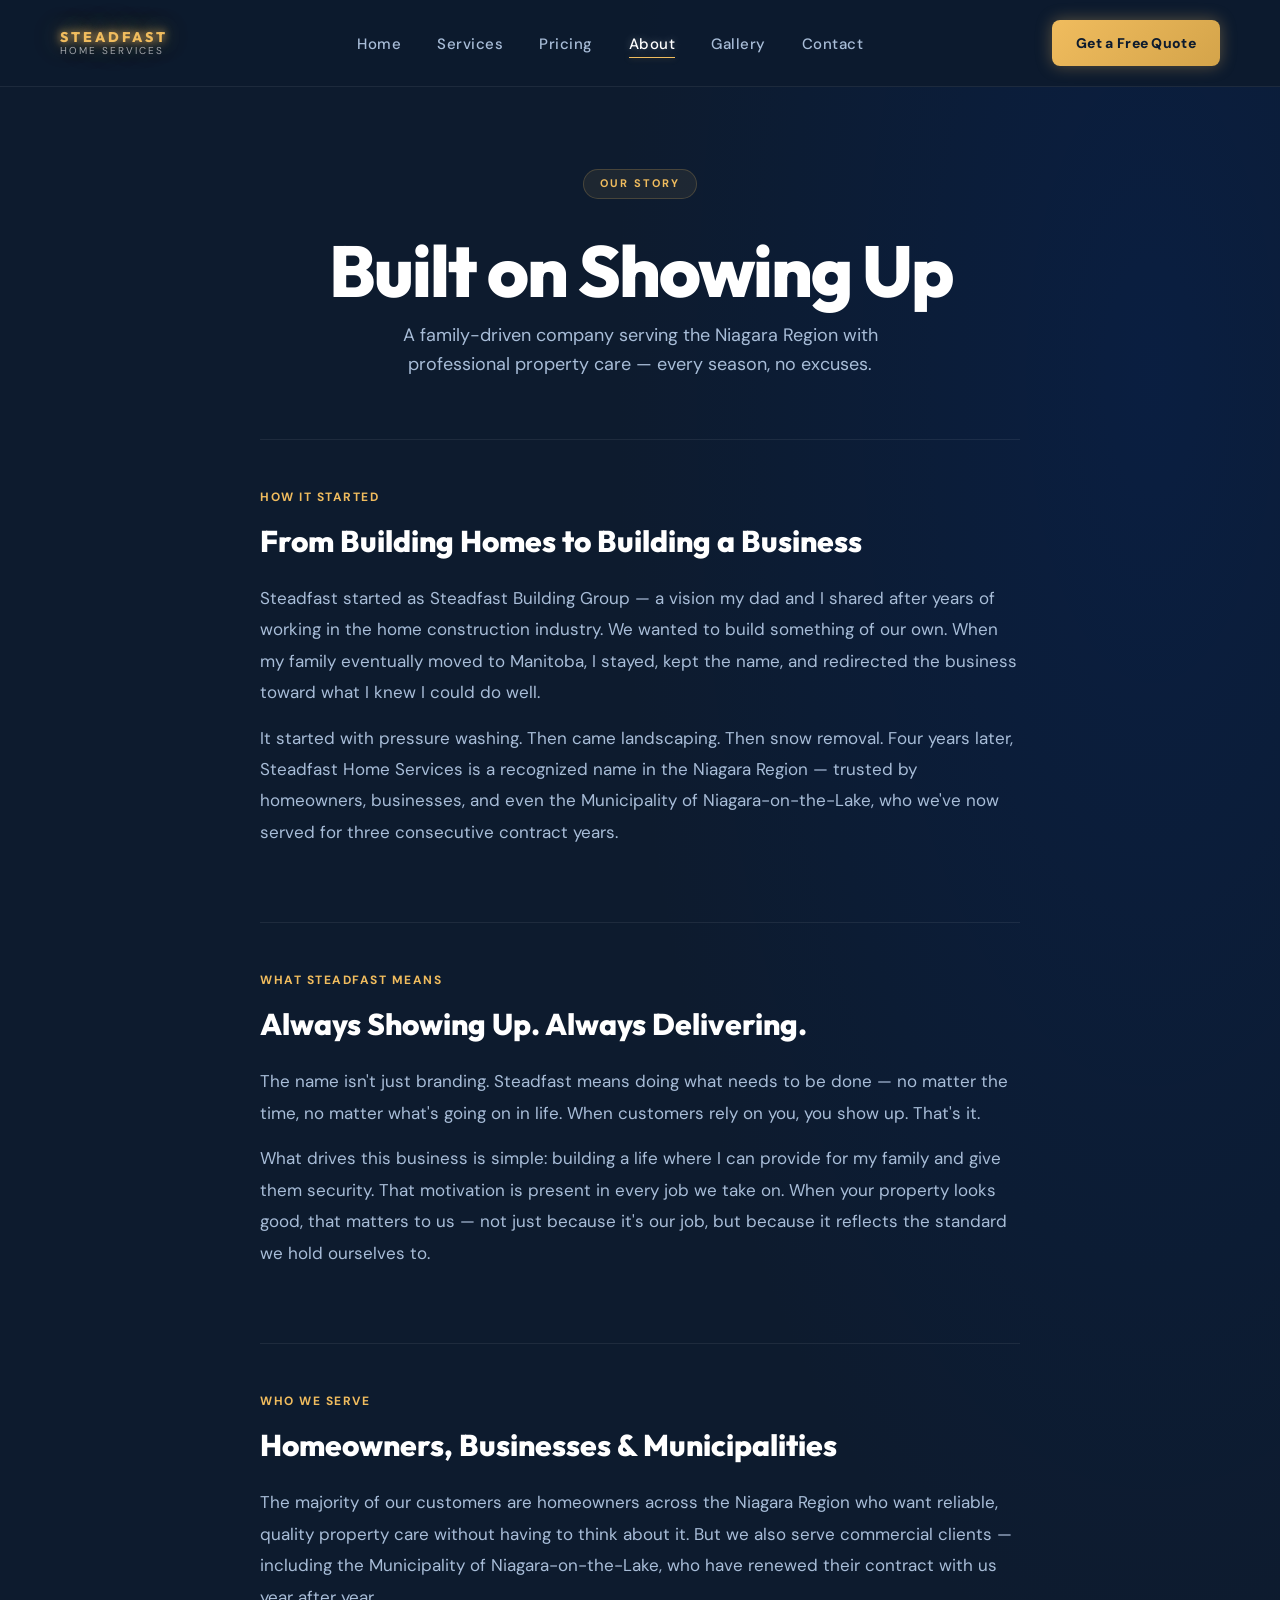
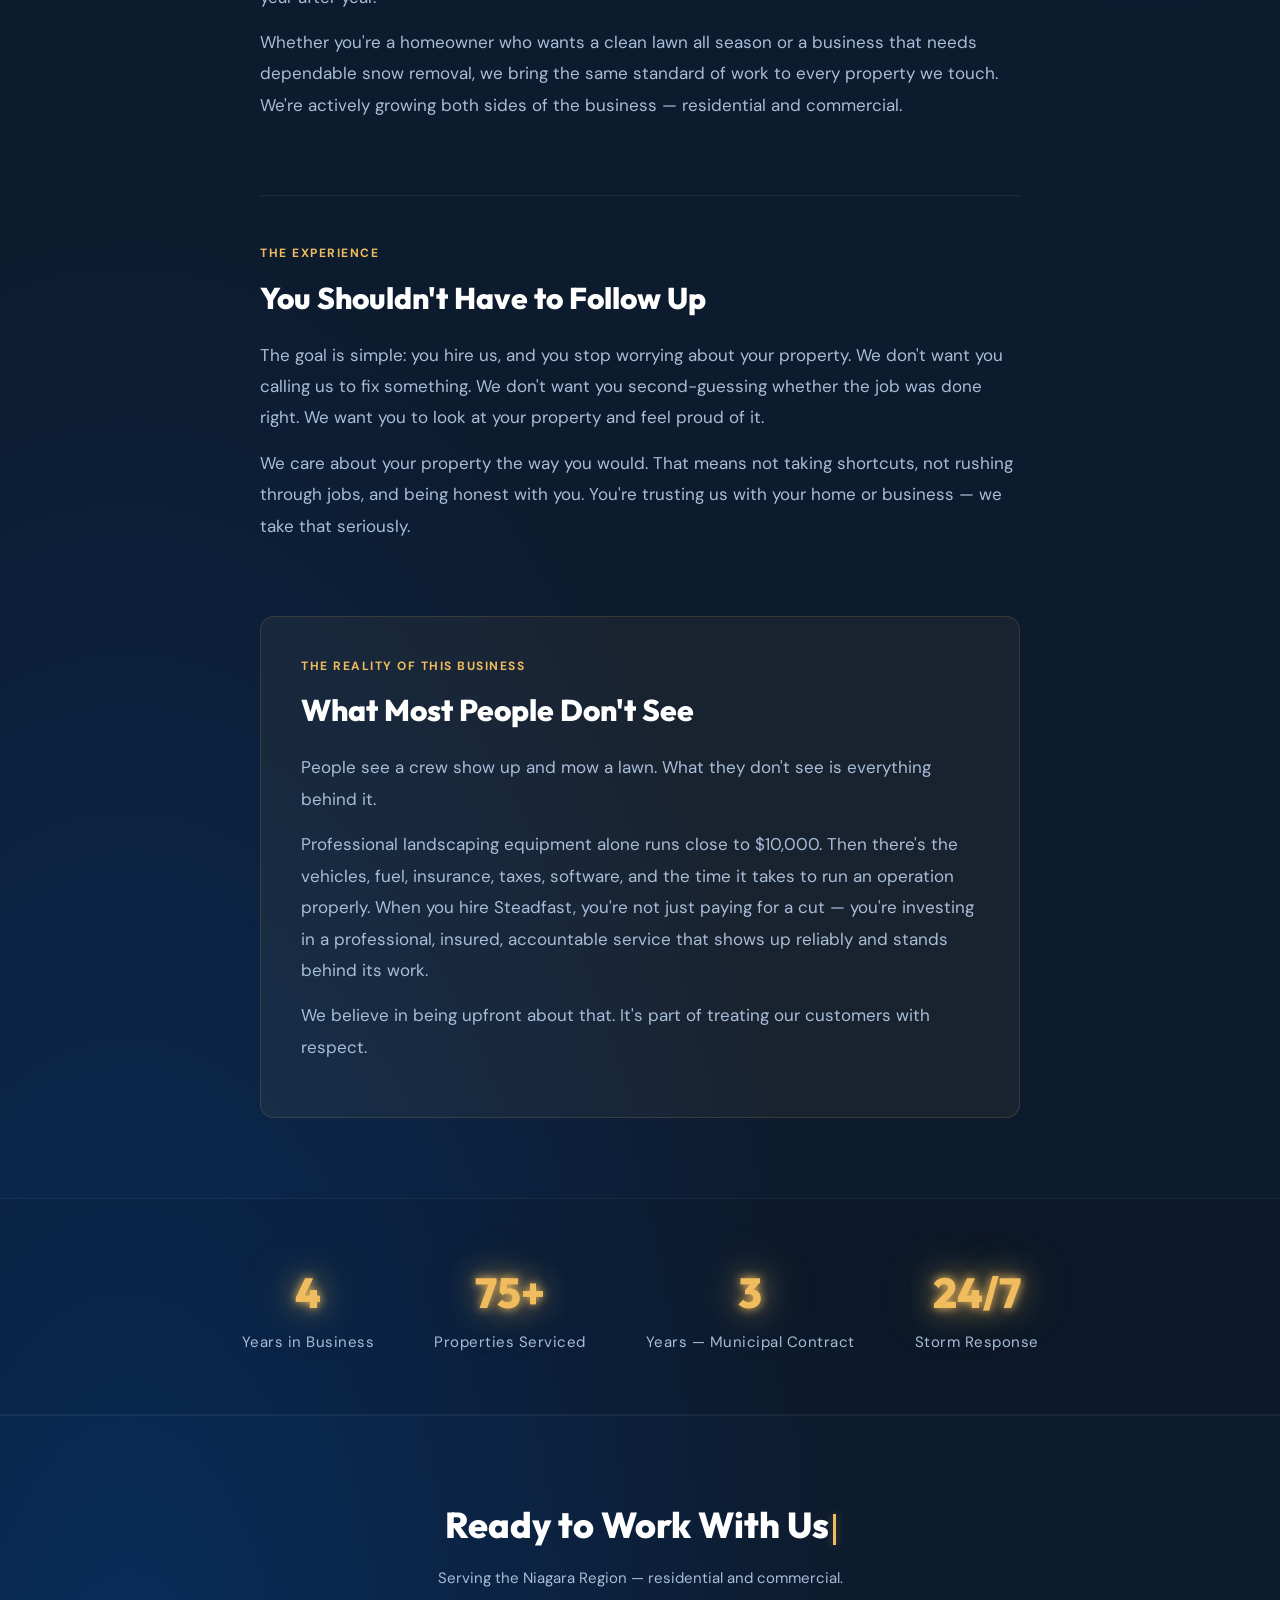
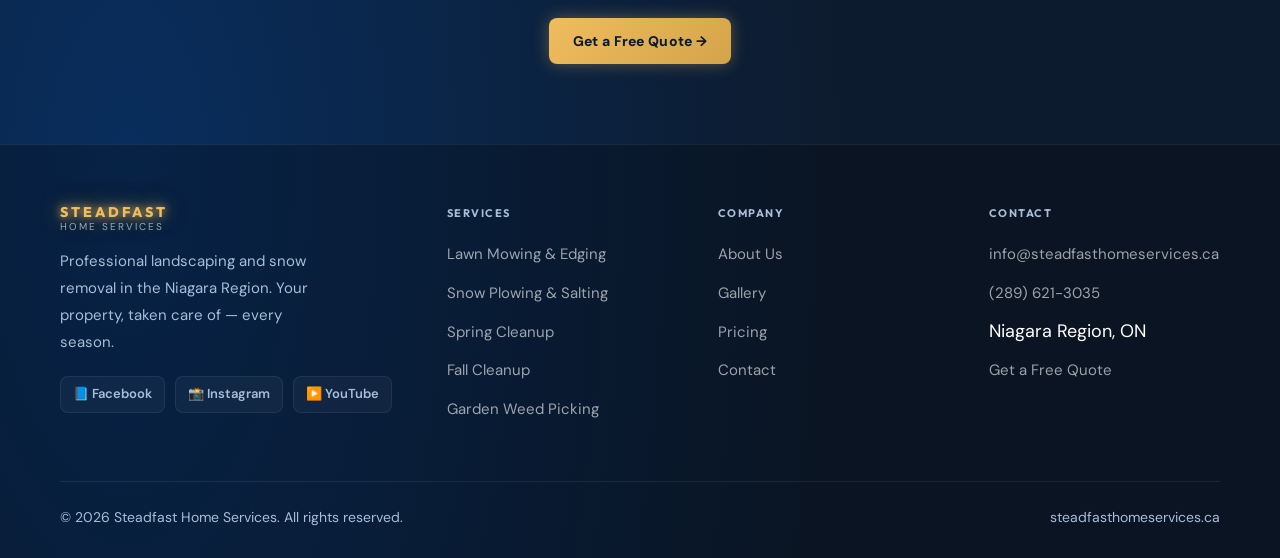
==== commit 0c266a70: "Revert self-hosted fonts — variable files hurt performance Variable woff2 files (32KB + 37KB) appear" ====
--- a/about.html
+++ b/about.html
@@ -19,8 +19,9 @@
   <meta name="twitter:image" content="https://steadfasthomeservices.ca/assets/logo.png" />
   <link rel="preload" href="styles.css" as="style" />
   <link rel="dns-prefetch" href="https://www.googletagmanager.com" />
-  <link rel="preload" href="assets/fonts/outfit-latin-wght-normal.woff2" as="font" type="font/woff2" crossorigin />
-  <link rel="preload" href="assets/fonts/dm-sans-latin-wght-normal.woff2" as="font" type="font/woff2" crossorigin />
+  <link rel="preconnect" href="https://fonts.googleapis.com" />
+  <link rel="preconnect" href="https://fonts.gstatic.com" crossorigin />
+  <link href="https://fonts.googleapis.com/css2?family=Outfit:wght@300;400;500;600;700;800;900&family=DM+Sans:ital,opsz,wght@0,9..40,300;0,9..40,400;0,9..40,500;0,9..40,600;0,9..40,700;1,9..40,400&display=swap" rel="stylesheet" />
   <link rel="icon" type="image/png" href="assets/favicon.png" />
   <link rel="apple-touch-icon" href="assets/apple-touch-icon.png" />
   <link rel="stylesheet" href="styles.css" />
--- a/styles.css
+++ b/styles.css
@@ -1 +1 @@
-@font-face{font-family:Outfit;src:url('assets/fonts/outfit-latin-wght-normal.woff2') format('woff2');font-weight:100 900;font-style:normal;font-display:swap}@font-face{font-family:'DM Sans';src:url('assets/fonts/dm-sans-latin-wght-normal.woff2') format('woff2');font-weight:100 900;font-style:normal;font-display:swap}*{margin:0;padding:0;box-sizing:border-box}:root{--navy:#0D1B2E;--navy-mid:#1B2A4A;--navy-card:rgba(255,255,255,0.04);--gold:#F0BC5E;--gold-glow:rgba(240,188,94,0.35);--gold-dim:rgba(240,188,94,0.12);--cyan:#00D4FF;--cyan-glow:rgba(0,212,255,0.25);--white:#FFFFFF;--text-muted:#A8BDD8;--border:rgba(255,255,255,0.07);--font:'DM Sans',sans-serif;--font-display:'Outfit',sans-serif}html{scroll-behavior:smooth}body{background-color:var(--navy);background-image:radial-gradient(ellipse 80% 60% at 10% 90%,rgba(0,80,180,.35) 0,transparent 70%),radial-gradient(ellipse 60% 50% at 90% 10%,rgba(0,40,120,.25) 0,transparent 70%);color:var(--white);font-family:var(--font);font-size:18px;line-height:1.6}a{text-decoration:none;color:inherit}h1,h2,h3,h4{font-family:var(--font-display)}@keyframes fadeInUp{from{opacity:0;transform:translateY(28px)}to{opacity:1;transform:translateY(0)}}@keyframes fadeInRight{from{opacity:0;transform:translateX(28px)}to{opacity:1;transform:translateX(0)}}@keyframes glowPulse{0%,100%{opacity:.85}50%{opacity:1}}@keyframes floatCard{0%,100%{transform:translateY(0)}50%{transform:translateY(-8px)}}.typewriter-cursor{display:inline-block;width:3px;height:.85em;background:var(--gold);margin-left:4px;vertical-align:middle;box-shadow:0 0 8px var(--gold-glow);animation:cursorBlink .8s step-end infinite}@keyframes cursorBlink{0%,100%{opacity:1}50%{opacity:0}}.reveal{opacity:0;transform:translateY(36px);transition:opacity .7s ease,transform .7s ease}.reveal.is-visible{opacity:1;transform:translateY(0)}.reveal-left{opacity:0;transform:translateX(-36px);transition:opacity .7s ease,transform .7s ease}.reveal-left.is-visible{opacity:1;transform:translateX(0)}.reveal-scale{opacity:0;transform:scale(.94);transition:opacity .6s ease,transform .6s ease}.reveal-scale.is-visible{opacity:1;transform:scale(1)}.gradient-text{background:linear-gradient(135deg,var(--gold) 0,#fff 50%,var(--gold) 100%);background-size:200% auto;-webkit-background-clip:text;-webkit-text-fill-color:transparent;background-clip:text}nav{display:flex;align-items:center;justify-content:space-between;padding:20px 60px;position:sticky;top:0;z-index:100;background:rgba(13,27,46,.96);border-bottom:1px solid var(--border)}.nav-logo{display:flex;align-items:center;gap:10px}.nav-logo img{height:40px}.nav-logo-text{display:flex;flex-direction:column;line-height:1.1}.nav-logo-text span:first-child{font-size:14px;font-weight:800;letter-spacing:3px;font-family:var(--font-display);color:var(--gold);text-shadow:0 0 8px #f0bc5e,0 0 20px rgba(240,188,94,.7),0 0 40px rgba(240,188,94,.4)}.nav-logo-text span:last-child{font-size:10px;letter-spacing:2px;color:var(--white);opacity:.6}.nav-links{display:flex;gap:36px;list-style:none}.nav-links a{font-size:15px;font-weight:500;color:var(--text-muted);letter-spacing:.5px;transition:color .2s,text-shadow .2s;position:relative}.nav-links a::after{content:'';position:absolute;bottom:-4px;left:0;width:0;height:1px;background:var(--gold);box-shadow:0 0 6px var(--gold-glow);transition:width .3s}.nav-links a.active,.nav-links a:hover{color:var(--white);text-shadow:0 0 8px rgba(255,255,255,.3)}.nav-links a.active::after,.nav-links a:hover::after{width:100%}.btn-primary{background:linear-gradient(135deg,var(--gold),#d4a44a);color:var(--navy);font-weight:800;font-size:14px;padding:12px 24px;border-radius:8px;border:none;cursor:pointer;letter-spacing:.3px;box-shadow:0 0 16px var(--gold-glow);animation:glowPulse 3s ease-in-out infinite;transition:transform .2s,opacity .2s;display:inline-block}.btn-primary:hover{transform:translateY(-3px);box-shadow:0 0 24px rgba(240,188,94,.55),0 0 60px rgba(240,188,94,.25),0 10px 24px rgba(0,0,0,.35)}.btn-outline{background:0 0;color:var(--white);font-weight:600;font-size:14px;padding:12px 24px;border-radius:8px;border:1px solid rgba(255,255,255,.2);cursor:pointer;transition:border-color .25s,background .25s,transform .25s,box-shadow .25s;display:inline-block}.btn-outline:hover{border-color:rgba(240,188,94,.6);background:rgba(240,188,94,.07);transform:translateY(-3px);box-shadow:0 0 16px rgba(240,188,94,.12),0 8px 20px rgba(0,0,0,.2)}.hero{display:flex;align-items:center;justify-content:space-between;padding:80px 60px;min-height:calc(100vh - 81px);gap:60px;position:relative;overflow:hidden}.hero::before{content:'';position:absolute;top:5%;left:-5%;width:700px;height:700px;background:radial-gradient(circle,rgba(240,188,94,.12) 0,rgba(240,188,94,.05) 40%,transparent 70%);pointer-events:none}.hero::after{content:'';position:absolute;bottom:0;right:0;width:600px;height:600px;background:radial-gradient(circle,rgba(0,100,255,.15) 0,rgba(0,60,180,.08) 40%,transparent 70%);pointer-events:none}.hero-content{flex:1;max-width:580px;animation:fadeInUp .8s ease both}.hero-badge{display:inline-flex;align-items:center;gap:8px;background:rgba(0,212,255,.08);border:1px solid rgba(0,212,255,.2);border-radius:20px;padding:6px 16px;font-size:12px;color:var(--cyan);margin-bottom:28px;letter-spacing:.5px}.hero-badge::before{content:'';width:6px;height:6px;border-radius:50%;background:var(--cyan);box-shadow:0 0 8px var(--cyan);animation:glowPulse 2s ease-in-out infinite}.hero h1{font-size:82px;font-weight:800;line-height:1;margin-bottom:24px;letter-spacing:-2px}.hero h1 span{color:var(--gold);text-shadow:0 0 20px rgba(240,188,94,.9),0 0 40px rgba(240,188,94,.6),0 0 80px rgba(240,188,94,.4),0 0 120px rgba(240,188,94,.2)}.hero p{font-size:17px;color:var(--text-muted);margin-bottom:36px;max-width:460px;line-height:1.8}.hero p strong{color:var(--white)}.hero-ctas{display:flex;gap:16px;margin-bottom:56px;flex-wrap:wrap}.hero-ctas .btn-primary{font-size:15px;padding:14px 28px}.hero-ctas .btn-outline{font-size:15px;padding:14px 28px}.hero-stats{display:flex;gap:40px}.stat{display:flex;flex-direction:column}.stat-number{font-size:30px;font-weight:800;font-family:var(--font-display);color:var(--gold);text-shadow:0 0 10px #f0bc5e,0 0 30px rgba(240,188,94,.7),0 0 60px rgba(240,188,94,.4)}.stat-label{font-size:14px;color:var(--text-muted);margin-top:2px;letter-spacing:.5px}.hero-card{flex:1;max-width:676px;background:rgba(255,255,255,.03);border:1px solid rgba(240,188,94,.15);border-radius:20px;padding:28px;backdrop-filter:blur(16px);-webkit-backdrop-filter:blur(16px);animation:fadeInRight .9s ease .2s both,floatCard 6s ease-in-out 1s infinite;box-shadow:0 0 0 1px rgba(240,188,94,.15),0 0 40px rgba(240,188,94,.1),0 0 80px rgba(240,188,94,.06),inset 0 1px 0 rgba(255,255,255,.06)}.hero-card-header{display:flex;justify-content:space-between;align-items:flex-start;margin-bottom:20px}.hero-card-title{font-size:23px;font-weight:800;font-family:var(--font-display)}.hero-card-subtitle{font-size:14px;color:var(--text-muted);margin-top:4px}.storm-alert{display:flex;align-items:center;gap:6px;background:var(--gold);color:var(--navy);font-size:11px;font-weight:800;padding:5px 12px;border-radius:20px;box-shadow:0 0 12px var(--gold-glow)}.status-badge{display:inline-flex;align-items:center;gap:6px;background:rgba(255,255,255,.06);border:1px solid var(--border);border-radius:20px;padding:4px 12px;font-size:11px;color:var(--text-muted)}.status-badge::before{content:'';width:6px;height:6px;border-radius:50%;background:#4ade80;box-shadow:0 0 6px rgba(74,222,128,.6)}.job-item{background:rgba(255,255,255,.03);border:1px solid var(--border);border-radius:12px;padding:14px 16px;margin-bottom:8px;display:flex;align-items:center;gap:14px;transition:border-color .2s}.job-item:hover{border-color:rgba(240,188,94,.2)}.job-icon{width:48px;height:48px;border-radius:10px;background:rgba(255,255,255,.06);display:flex;align-items:center;justify-content:center;font-size:22px;flex-shrink:0}.job-info{flex:1}.job-name{font-size:16px;font-weight:700}.job-bar{height:3px;border-radius:2px;background:rgba(255,255,255,.08);margin-top:6px;overflow:hidden}.job-bar-fill{height:100%;border-radius:2px}.job-status{font-size:13px;font-weight:700}.status-progress{color:var(--gold);text-shadow:0 0 8px var(--gold-glow)}.status-complete{color:#4ade80}.status-oncall{color:var(--text-muted)}.bar-gold{background:var(--gold);box-shadow:0 0 6px var(--gold-glow);width:55%}.bar-green{background:#4ade80;width:100%}.bar-grey{background:var(--text-muted);width:30%}.crew-item{display:flex;align-items:center;gap:12px;padding:12px 16px;background:rgba(255,255,255,.03);border:1px solid var(--border);border-radius:12px;margin-top:8px}.crew-avatar{width:48px;height:48px;border-radius:50%;background:linear-gradient(135deg,var(--gold),#d4a44a);color:var(--navy);font-weight:800;font-size:12px;display:flex;align-items:center;justify-content:center;box-shadow:0 0 12px var(--gold-glow);flex-shrink:0}.crew-name{font-size:16px;font-weight:700}.crew-role{font-size:13px;color:var(--text-muted)}section{padding:100px 60px}.section-label{display:inline-block;background:rgba(240,188,94,.08);border:1px solid rgba(240,188,94,.2);border-radius:20px;padding:5px 16px;font-size:11px;font-weight:700;letter-spacing:2px;text-transform:uppercase;color:var(--gold);margin-bottom:20px}.section-title{font-size:46px;font-weight:800;text-align:center;margin-bottom:14px;letter-spacing:-.5px}.section-sub{font-size:18px;color:var(--text-muted);text-align:center;max-width:560px;margin:0 auto 60px;line-height:1.8}.section-header{text-align:center;margin-bottom:60px}.services{background:0 0}.services-grid{display:grid;grid-template-columns:repeat(6,1fr);gap:20px}.service-card{grid-column:span 2;background:rgba(255,255,255,.03);border:1px solid var(--border);border-radius:16px;padding:36px;backdrop-filter:blur(8px);transition:border-color .3s,transform .3s,box-shadow .3s;position:relative;overflow:hidden}.service-card::before{content:'';position:absolute;top:0;left:0;right:0;height:1px;background:linear-gradient(90deg,transparent,rgba(240,188,94,.3),transparent);opacity:0;transition:opacity .3s}.service-card:hover{border-color:rgba(240,188,94,.3);transform:translateY(-6px);box-shadow:0 24px 48px rgba(0,0,0,.35),0 0 30px rgba(240,188,94,.08),inset 0 1px 0 rgba(240,188,94,.15)}.service-card:hover::before{opacity:1}.service-card:nth-child(4){grid-column:2/span 2}.service-card:nth-child(5){grid-column:4/span 2}.service-icon{width:58px;height:58px;border-radius:14px;background:rgba(240,188,94,.08);border:1px solid rgba(240,188,94,.15);display:flex;align-items:center;justify-content:center;font-size:26px;margin-bottom:24px}.service-card h3{font-size:20px;font-weight:700;margin-bottom:12px}.service-card p{font-size:16px;color:var(--text-muted);line-height:1.7;margin-bottom:24px}.service-link{font-size:15px;font-weight:700;color:var(--gold);letter-spacing:.3px;transition:text-shadow .2s}.service-link:hover{text-shadow:0 0 8px var(--gold-glow)}.pricing{background:rgba(0,0,0,.15)}.pricing-grid{display:grid;grid-template-columns:repeat(3,1fr);gap:24px;align-items:start}.pricing-card{background:rgba(255,255,255,.03);border:1px solid var(--border);border-radius:20px;padding:32px;position:relative;backdrop-filter:blur(8px);transition:border-color .3s,box-shadow .3s}.pricing-card:hover{border-color:rgba(240,188,94,.3);box-shadow:0 24px 48px rgba(0,0,0,.25),0 0 20px rgba(240,188,94,.07)}.pricing-card.featured{background:linear-gradient(145deg,#c8a84b,#f0e080);border-color:transparent;color:var(--navy);transform:translateY(-16px);box-shadow:0 0 60px rgba(240,188,94,.2),0 30px 60px rgba(0,0,0,.3)}.pricing-card.featured .feature-item,.pricing-card.featured .price-desc,.pricing-card.featured .price-label,.pricing-card.featured .price-period{color:rgba(27,42,74,.75)}.pricing-card.featured .price-amount{color:var(--navy)}.pricing-card.featured .feature-item.included{color:var(--navy)}.best-value-badge{position:absolute;top:-14px;left:50%;transform:translateX(-50%);background:var(--navy);color:var(--gold);font-size:10px;font-weight:800;letter-spacing:2px;padding:5px 18px;border-radius:20px;white-space:nowrap;box-shadow:0 0 12px var(--gold-glow)}.price-label{display:flex;align-items:center;gap:8px;font-size:11px;font-weight:700;letter-spacing:1.5px;text-transform:uppercase;color:var(--text-muted);margin-bottom:16px}.price-amount{font-size:54px;font-weight:800;line-height:1;color:var(--white);font-family:var(--font-display)}.price-period{font-size:16px;color:var(--text-muted);font-weight:400}.price-desc{font-size:13px;color:var(--text-muted);margin-top:6px;margin-bottom:24px;line-height:1.6}.price-divider{border:none;border-top:1px solid var(--border);margin-bottom:20px}.pricing-card.featured .price-divider{border-top-color:rgba(27,42,74,.15)}.features-list{list-style:none;margin-bottom:28px}.feature-item{display:flex;align-items:center;gap:10px;font-size:13px;color:var(--text-muted);margin-bottom:10px}.feature-item.included{color:var(--white)}.feature-item.included::before{content:'✓';color:#4ade80;font-weight:800;flex-shrink:0}.feature-item.excluded{opacity:.35}.feature-item.excluded::before{content:'✕';color:var(--text-muted);flex-shrink:0}.pricing-card .btn-outline,.pricing-card .btn-primary{width:100%;text-align:center;display:block;padding:14px;font-size:14px}.pricing-card.featured .btn-primary{background:var(--navy);color:var(--gold);box-shadow:none;animation:none}.pricing-card.featured .btn-primary:hover{opacity:.9}footer{background:rgba(0,0,0,.25);border-top:1px solid var(--border);padding:60px 60px 30px}.footer-top{display:grid;grid-template-columns:1.5fr 1fr 1fr 1fr;gap:40px;margin-bottom:48px}.footer-brand p{font-size:15px;color:var(--text-muted);margin-top:16px;max-width:260px;line-height:1.8}.footer-col h4{font-size:11px;font-weight:700;letter-spacing:1.5px;text-transform:uppercase;color:var(--text-muted);margin-bottom:16px}.footer-col ul{list-style:none}.footer-col ul li{margin-bottom:10px}.footer-col ul li a{font-size:15px;color:var(--white);opacity:.6;transition:opacity .2s,color .2s}.footer-col ul li a:hover{opacity:1;color:var(--gold)}.footer-bottom{border-top:1px solid var(--border);padding-top:24px;display:flex;justify-content:space-between;align-items:center}.footer-bottom p{font-size:14px;color:var(--text-muted)}.social-links{display:flex;gap:10px;margin-top:20px;flex-wrap:wrap}.social-link{display:flex;align-items:center;gap:6px;font-size:13px;font-weight:600;color:var(--text-muted);background:rgba(255,255,255,.04);border:1px solid var(--border);border-radius:8px;padding:7px 12px;transition:color .2s,border-color .2s,box-shadow .2s}.social-link:hover{color:var(--gold);border-color:rgba(240,188,94,.3);box-shadow:0 0 10px rgba(240,188,94,.1)}@media (max-width:1024px){nav{padding:20px 30px}.hero{padding:60px 30px;flex-direction:column;min-height:auto}.hero h1{font-size:48px}section{padding:80px 30px}.services-grid{grid-template-columns:repeat(2,1fr)}.service-card{grid-column:span 1!important}.pricing-grid{grid-template-columns:1fr}.pricing-card.featured{transform:none}.footer-top{grid-template-columns:1fr 1fr}footer{padding:40px 30px 20px}}@media (max-width:640px){nav{padding:16px 20px}.nav-links{display:none}.nav-links.is-open{display:flex;flex-direction:column;position:fixed;top:0;right:0;width:75vw;max-width:300px;height:100vh;background:rgba(13,27,46,.98);backdrop-filter:blur(20px);-webkit-backdrop-filter:blur(20px);padding:80px 30px 30px;gap:0;border-left:1px solid var(--border);z-index:200;list-style:none}.nav-links.is-open li{width:100%}.nav-links.is-open a{font-size:17px;padding:14px 0;display:block;border-bottom:1px solid var(--border);color:var(--white)}.hero{padding:40px 20px}.hero h1{font-size:36px}.section-title{font-size:32px}.services-grid{grid-template-columns:1fr}.hero-stats{gap:24px}section{padding:60px 20px}.footer-top{grid-template-columns:1fr}footer{padding:40px 20px 20px}.social-links{gap:8px}}.nav-hamburger{display:none;flex-direction:column;justify-content:center;gap:5px;background:0 0;border:none;cursor:pointer;padding:6px;z-index:300}.nav-hamburger span{display:block;width:24px;height:2px;background:var(--white);border-radius:2px;transition:transform .3s ease,opacity .3s ease}.nav-hamburger.is-open span:first-child{transform:translateY(7px) rotate(45deg)}.nav-hamburger.is-open span:nth-child(2){opacity:0}.nav-hamburger.is-open span:nth-child(3){transform:translateY(-7px) rotate(-45deg)}.nav-overlay{display:none;position:fixed;inset:0;background:rgba(0,0,0,.5);z-index:150}.nav-overlay.is-open{display:block}@media (max-width:640px){.nav-hamburger{display:flex}}.service-area{padding:60px;border-top:1px solid rgba(255,255,255,.06);text-align:center}.service-area h2{font-size:28px;font-weight:800;margin:16px 0 12px}.service-area p{color:var(--text-muted);font-size:14px;max-width:680px;margin:0 auto 24px}.footer-logo-title{font-size:16px;font-weight:800;letter-spacing:2px;color:var(--gold);font-family:var(--font-display)}.footer-logo-sub{font-size:11px;letter-spacing:2px;color:var(--white);opacity:.7}@media (prefers-reduced-motion:reduce){*,::after,::before{animation-duration:0s!important;animation-iteration-count:1!important;transition-duration:0s!important}body{animation:none}.hero-content{animation:none;opacity:1;transform:none}.hero-card{animation:none;opacity:1;transform:none}.reveal,.reveal-left,.reveal-scale{opacity:1!important;transform:none!important;transition:none!important}.gradient-text{animation:none}.btn-primary{animation:none}.hero-badge::before{animation:none}.typewriter-cursor{animation:none}}+*{margin:0;padding:0;box-sizing:border-box}:root{--navy:#0D1B2E;--navy-mid:#1B2A4A;--navy-card:rgba(255,255,255,0.04);--gold:#F0BC5E;--gold-glow:rgba(240,188,94,0.35);--gold-dim:rgba(240,188,94,0.12);--cyan:#00D4FF;--cyan-glow:rgba(0,212,255,0.25);--white:#FFFFFF;--text-muted:#A8BDD8;--border:rgba(255,255,255,0.07);--font:'DM Sans',sans-serif;--font-display:'Outfit',sans-serif}html{scroll-behavior:smooth}body{background-color:var(--navy);background-image:radial-gradient(ellipse 80% 60% at 10% 90%,rgba(0,80,180,.35) 0,transparent 70%),radial-gradient(ellipse 60% 50% at 90% 10%,rgba(0,40,120,.25) 0,transparent 70%);color:var(--white);font-family:var(--font);font-size:18px;line-height:1.6}a{text-decoration:none;color:inherit}h1,h2,h3,h4{font-family:var(--font-display)}@keyframes fadeInUp{from{opacity:0;transform:translateY(28px)}to{opacity:1;transform:translateY(0)}}@keyframes fadeInRight{from{opacity:0;transform:translateX(28px)}to{opacity:1;transform:translateX(0)}}@keyframes glowPulse{0%,100%{opacity:.85}50%{opacity:1}}@keyframes floatCard{0%,100%{transform:translateY(0)}50%{transform:translateY(-8px)}}.typewriter-cursor{display:inline-block;width:3px;height:.85em;background:var(--gold);margin-left:4px;vertical-align:middle;box-shadow:0 0 8px var(--gold-glow);animation:cursorBlink .8s step-end infinite}@keyframes cursorBlink{0%,100%{opacity:1}50%{opacity:0}}.reveal{opacity:0;transform:translateY(36px);transition:opacity .7s ease,transform .7s ease}.reveal.is-visible{opacity:1;transform:translateY(0)}.reveal-left{opacity:0;transform:translateX(-36px);transition:opacity .7s ease,transform .7s ease}.reveal-left.is-visible{opacity:1;transform:translateX(0)}.reveal-scale{opacity:0;transform:scale(.94);transition:opacity .6s ease,transform .6s ease}.reveal-scale.is-visible{opacity:1;transform:scale(1)}.gradient-text{background:linear-gradient(135deg,var(--gold) 0,#fff 50%,var(--gold) 100%);background-size:200% auto;-webkit-background-clip:text;-webkit-text-fill-color:transparent;background-clip:text}nav{display:flex;align-items:center;justify-content:space-between;padding:20px 60px;position:sticky;top:0;z-index:100;background:rgba(13,27,46,.96);border-bottom:1px solid var(--border)}.nav-logo{display:flex;align-items:center;gap:10px}.nav-logo img{height:40px}.nav-logo-text{display:flex;flex-direction:column;line-height:1.1}.nav-logo-text span:first-child{font-size:14px;font-weight:800;letter-spacing:3px;font-family:var(--font-display);color:var(--gold);text-shadow:0 0 8px #f0bc5e,0 0 20px rgba(240,188,94,.7),0 0 40px rgba(240,188,94,.4)}.nav-logo-text span:last-child{font-size:10px;letter-spacing:2px;color:var(--white);opacity:.6}.nav-links{display:flex;gap:36px;list-style:none}.nav-links a{font-size:15px;font-weight:500;color:var(--text-muted);letter-spacing:.5px;transition:color .2s,text-shadow .2s;position:relative}.nav-links a::after{content:'';position:absolute;bottom:-4px;left:0;width:0;height:1px;background:var(--gold);box-shadow:0 0 6px var(--gold-glow);transition:width .3s}.nav-links a.active,.nav-links a:hover{color:var(--white);text-shadow:0 0 8px rgba(255,255,255,.3)}.nav-links a.active::after,.nav-links a:hover::after{width:100%}.btn-primary{background:linear-gradient(135deg,var(--gold),#d4a44a);color:var(--navy);font-weight:800;font-size:14px;padding:12px 24px;border-radius:8px;border:none;cursor:pointer;letter-spacing:.3px;box-shadow:0 0 16px var(--gold-glow);animation:glowPulse 3s ease-in-out infinite;transition:transform .2s,opacity .2s;display:inline-block}.btn-primary:hover{transform:translateY(-3px);box-shadow:0 0 24px rgba(240,188,94,.55),0 0 60px rgba(240,188,94,.25),0 10px 24px rgba(0,0,0,.35)}.btn-outline{background:0 0;color:var(--white);font-weight:600;font-size:14px;padding:12px 24px;border-radius:8px;border:1px solid rgba(255,255,255,.2);cursor:pointer;transition:border-color .25s,background .25s,transform .25s,box-shadow .25s;display:inline-block}.btn-outline:hover{border-color:rgba(240,188,94,.6);background:rgba(240,188,94,.07);transform:translateY(-3px);box-shadow:0 0 16px rgba(240,188,94,.12),0 8px 20px rgba(0,0,0,.2)}.hero{display:flex;align-items:center;justify-content:space-between;padding:80px 60px;min-height:calc(100vh - 81px);gap:60px;position:relative;overflow:hidden}.hero::before{content:'';position:absolute;top:5%;left:-5%;width:700px;height:700px;background:radial-gradient(circle,rgba(240,188,94,.12) 0,rgba(240,188,94,.05) 40%,transparent 70%);pointer-events:none}.hero::after{content:'';position:absolute;bottom:0;right:0;width:600px;height:600px;background:radial-gradient(circle,rgba(0,100,255,.15) 0,rgba(0,60,180,.08) 40%,transparent 70%);pointer-events:none}.hero-content{flex:1;max-width:580px;animation:fadeInUp .8s ease both}.hero-badge{display:inline-flex;align-items:center;gap:8px;background:rgba(0,212,255,.08);border:1px solid rgba(0,212,255,.2);border-radius:20px;padding:6px 16px;font-size:12px;color:var(--cyan);margin-bottom:28px;letter-spacing:.5px}.hero-badge::before{content:'';width:6px;height:6px;border-radius:50%;background:var(--cyan);box-shadow:0 0 8px var(--cyan);animation:glowPulse 2s ease-in-out infinite}.hero h1{font-size:82px;font-weight:800;line-height:1;margin-bottom:24px;letter-spacing:-2px}.hero h1 span{color:var(--gold);text-shadow:0 0 20px rgba(240,188,94,.9),0 0 40px rgba(240,188,94,.6),0 0 80px rgba(240,188,94,.4),0 0 120px rgba(240,188,94,.2)}.hero p{font-size:17px;color:var(--text-muted);margin-bottom:36px;max-width:460px;line-height:1.8}.hero p strong{color:var(--white)}.hero-ctas{display:flex;gap:16px;margin-bottom:56px;flex-wrap:wrap}.hero-ctas .btn-primary{font-size:15px;padding:14px 28px}.hero-ctas .btn-outline{font-size:15px;padding:14px 28px}.hero-stats{display:flex;gap:40px}.stat{display:flex;flex-direction:column}.stat-number{font-size:30px;font-weight:800;font-family:var(--font-display);color:var(--gold);text-shadow:0 0 10px #f0bc5e,0 0 30px rgba(240,188,94,.7),0 0 60px rgba(240,188,94,.4)}.stat-label{font-size:14px;color:var(--text-muted);margin-top:2px;letter-spacing:.5px}.hero-card{flex:1;max-width:676px;background:rgba(255,255,255,.03);border:1px solid rgba(240,188,94,.15);border-radius:20px;padding:28px;backdrop-filter:blur(16px);-webkit-backdrop-filter:blur(16px);animation:fadeInRight .9s ease .2s both,floatCard 6s ease-in-out 1s infinite;box-shadow:0 0 0 1px rgba(240,188,94,.15),0 0 40px rgba(240,188,94,.1),0 0 80px rgba(240,188,94,.06),inset 0 1px 0 rgba(255,255,255,.06)}.hero-card-header{display:flex;justify-content:space-between;align-items:flex-start;margin-bottom:20px}.hero-card-title{font-size:23px;font-weight:800;font-family:var(--font-display)}.hero-card-subtitle{font-size:14px;color:var(--text-muted);margin-top:4px}.storm-alert{display:flex;align-items:center;gap:6px;background:var(--gold);color:var(--navy);font-size:11px;font-weight:800;padding:5px 12px;border-radius:20px;box-shadow:0 0 12px var(--gold-glow)}.status-badge{display:inline-flex;align-items:center;gap:6px;background:rgba(255,255,255,.06);border:1px solid var(--border);border-radius:20px;padding:4px 12px;font-size:11px;color:var(--text-muted)}.status-badge::before{content:'';width:6px;height:6px;border-radius:50%;background:#4ade80;box-shadow:0 0 6px rgba(74,222,128,.6)}.job-item{background:rgba(255,255,255,.03);border:1px solid var(--border);border-radius:12px;padding:14px 16px;margin-bottom:8px;display:flex;align-items:center;gap:14px;transition:border-color .2s}.job-item:hover{border-color:rgba(240,188,94,.2)}.job-icon{width:48px;height:48px;border-radius:10px;background:rgba(255,255,255,.06);display:flex;align-items:center;justify-content:center;font-size:22px;flex-shrink:0}.job-info{flex:1}.job-name{font-size:16px;font-weight:700}.job-bar{height:3px;border-radius:2px;background:rgba(255,255,255,.08);margin-top:6px;overflow:hidden}.job-bar-fill{height:100%;border-radius:2px}.job-status{font-size:13px;font-weight:700}.status-progress{color:var(--gold);text-shadow:0 0 8px var(--gold-glow)}.status-complete{color:#4ade80}.status-oncall{color:var(--text-muted)}.bar-gold{background:var(--gold);box-shadow:0 0 6px var(--gold-glow);width:55%}.bar-green{background:#4ade80;width:100%}.bar-grey{background:var(--text-muted);width:30%}.crew-item{display:flex;align-items:center;gap:12px;padding:12px 16px;background:rgba(255,255,255,.03);border:1px solid var(--border);border-radius:12px;margin-top:8px}.crew-avatar{width:48px;height:48px;border-radius:50%;background:linear-gradient(135deg,var(--gold),#d4a44a);color:var(--navy);font-weight:800;font-size:12px;display:flex;align-items:center;justify-content:center;box-shadow:0 0 12px var(--gold-glow);flex-shrink:0}.crew-name{font-size:16px;font-weight:700}.crew-role{font-size:13px;color:var(--text-muted)}section{padding:100px 60px}.section-label{display:inline-block;background:rgba(240,188,94,.08);border:1px solid rgba(240,188,94,.2);border-radius:20px;padding:5px 16px;font-size:11px;font-weight:700;letter-spacing:2px;text-transform:uppercase;color:var(--gold);margin-bottom:20px}.section-title{font-size:46px;font-weight:800;text-align:center;margin-bottom:14px;letter-spacing:-.5px}.section-sub{font-size:18px;color:var(--text-muted);text-align:center;max-width:560px;margin:0 auto 60px;line-height:1.8}.section-header{text-align:center;margin-bottom:60px}.services{background:0 0}.services-grid{display:grid;grid-template-columns:repeat(6,1fr);gap:20px}.service-card{grid-column:span 2;background:rgba(255,255,255,.03);border:1px solid var(--border);border-radius:16px;padding:36px;backdrop-filter:blur(8px);transition:border-color .3s,transform .3s,box-shadow .3s;position:relative;overflow:hidden}.service-card::before{content:'';position:absolute;top:0;left:0;right:0;height:1px;background:linear-gradient(90deg,transparent,rgba(240,188,94,.3),transparent);opacity:0;transition:opacity .3s}.service-card:hover{border-color:rgba(240,188,94,.3);transform:translateY(-6px);box-shadow:0 24px 48px rgba(0,0,0,.35),0 0 30px rgba(240,188,94,.08),inset 0 1px 0 rgba(240,188,94,.15)}.service-card:hover::before{opacity:1}.service-card:nth-child(4){grid-column:2/span 2}.service-card:nth-child(5){grid-column:4/span 2}.service-icon{width:58px;height:58px;border-radius:14px;background:rgba(240,188,94,.08);border:1px solid rgba(240,188,94,.15);display:flex;align-items:center;justify-content:center;font-size:26px;margin-bottom:24px}.service-card h3{font-size:20px;font-weight:700;margin-bottom:12px}.service-card p{font-size:16px;color:var(--text-muted);line-height:1.7;margin-bottom:24px}.service-link{font-size:15px;font-weight:700;color:var(--gold);letter-spacing:.3px;transition:text-shadow .2s}.service-link:hover{text-shadow:0 0 8px var(--gold-glow)}.pricing{background:rgba(0,0,0,.15)}.pricing-grid{display:grid;grid-template-columns:repeat(3,1fr);gap:24px;align-items:start}.pricing-card{background:rgba(255,255,255,.03);border:1px solid var(--border);border-radius:20px;padding:32px;position:relative;backdrop-filter:blur(8px);transition:border-color .3s,box-shadow .3s}.pricing-card:hover{border-color:rgba(240,188,94,.3);box-shadow:0 24px 48px rgba(0,0,0,.25),0 0 20px rgba(240,188,94,.07)}.pricing-card.featured{background:linear-gradient(145deg,#c8a84b,#f0e080);border-color:transparent;color:var(--navy);transform:translateY(-16px);box-shadow:0 0 60px rgba(240,188,94,.2),0 30px 60px rgba(0,0,0,.3)}.pricing-card.featured .feature-item,.pricing-card.featured .price-desc,.pricing-card.featured .price-label,.pricing-card.featured .price-period{color:rgba(27,42,74,.75)}.pricing-card.featured .price-amount{color:var(--navy)}.pricing-card.featured .feature-item.included{color:var(--navy)}.best-value-badge{position:absolute;top:-14px;left:50%;transform:translateX(-50%);background:var(--navy);color:var(--gold);font-size:10px;font-weight:800;letter-spacing:2px;padding:5px 18px;border-radius:20px;white-space:nowrap;box-shadow:0 0 12px var(--gold-glow)}.price-label{display:flex;align-items:center;gap:8px;font-size:11px;font-weight:700;letter-spacing:1.5px;text-transform:uppercase;color:var(--text-muted);margin-bottom:16px}.price-amount{font-size:54px;font-weight:800;line-height:1;color:var(--white);font-family:var(--font-display)}.price-period{font-size:16px;color:var(--text-muted);font-weight:400}.price-desc{font-size:13px;color:var(--text-muted);margin-top:6px;margin-bottom:24px;line-height:1.6}.price-divider{border:none;border-top:1px solid var(--border);margin-bottom:20px}.pricing-card.featured .price-divider{border-top-color:rgba(27,42,74,.15)}.features-list{list-style:none;margin-bottom:28px}.feature-item{display:flex;align-items:center;gap:10px;font-size:13px;color:var(--text-muted);margin-bottom:10px}.feature-item.included{color:var(--white)}.feature-item.included::before{content:'✓';color:#4ade80;font-weight:800;flex-shrink:0}.feature-item.excluded{opacity:.35}.feature-item.excluded::before{content:'✕';color:var(--text-muted);flex-shrink:0}.pricing-card .btn-outline,.pricing-card .btn-primary{width:100%;text-align:center;display:block;padding:14px;font-size:14px}.pricing-card.featured .btn-primary{background:var(--navy);color:var(--gold);box-shadow:none;animation:none}.pricing-card.featured .btn-primary:hover{opacity:.9}footer{background:rgba(0,0,0,.25);border-top:1px solid var(--border);padding:60px 60px 30px}.footer-top{display:grid;grid-template-columns:1.5fr 1fr 1fr 1fr;gap:40px;margin-bottom:48px}.footer-brand p{font-size:15px;color:var(--text-muted);margin-top:16px;max-width:260px;line-height:1.8}.footer-col h4{font-size:11px;font-weight:700;letter-spacing:1.5px;text-transform:uppercase;color:var(--text-muted);margin-bottom:16px}.footer-col ul{list-style:none}.footer-col ul li{margin-bottom:10px}.footer-col ul li a{font-size:15px;color:var(--white);opacity:.6;transition:opacity .2s,color .2s}.footer-col ul li a:hover{opacity:1;color:var(--gold)}.footer-bottom{border-top:1px solid var(--border);padding-top:24px;display:flex;justify-content:space-between;align-items:center}.footer-bottom p{font-size:14px;color:var(--text-muted)}.social-links{display:flex;gap:10px;margin-top:20px;flex-wrap:wrap}.social-link{display:flex;align-items:center;gap:6px;font-size:13px;font-weight:600;color:var(--text-muted);background:rgba(255,255,255,.04);border:1px solid var(--border);border-radius:8px;padding:7px 12px;transition:color .2s,border-color .2s,box-shadow .2s}.social-link:hover{color:var(--gold);border-color:rgba(240,188,94,.3);box-shadow:0 0 10px rgba(240,188,94,.1)}@media (max-width:1024px){nav{padding:20px 30px}.hero{padding:60px 30px;flex-direction:column;min-height:auto}.hero h1{font-size:48px}section{padding:80px 30px}.services-grid{grid-template-columns:repeat(2,1fr)}.service-card{grid-column:span 1!important}.pricing-grid{grid-template-columns:1fr}.pricing-card.featured{transform:none}.footer-top{grid-template-columns:1fr 1fr}footer{padding:40px 30px 20px}}@media (max-width:640px){nav{padding:16px 20px}.nav-links{display:none}.nav-links.is-open{display:flex;flex-direction:column;position:fixed;top:0;right:0;width:75vw;max-width:300px;height:100vh;background:rgba(13,27,46,.98);backdrop-filter:blur(20px);-webkit-backdrop-filter:blur(20px);padding:80px 30px 30px;gap:0;border-left:1px solid var(--border);z-index:200;list-style:none}.nav-links.is-open li{width:100%}.nav-links.is-open a{font-size:17px;padding:14px 0;display:block;border-bottom:1px solid var(--border);color:var(--white)}.hero{padding:40px 20px}.hero h1{font-size:36px}.section-title{font-size:32px}.services-grid{grid-template-columns:1fr}.hero-stats{gap:24px}section{padding:60px 20px}.footer-top{grid-template-columns:1fr}footer{padding:40px 20px 20px}.social-links{gap:8px}}.nav-hamburger{display:none;flex-direction:column;justify-content:center;gap:5px;background:0 0;border:none;cursor:pointer;padding:6px;z-index:300}.nav-hamburger span{display:block;width:24px;height:2px;background:var(--white);border-radius:2px;transition:transform .3s ease,opacity .3s ease}.nav-hamburger.is-open span:first-child{transform:translateY(7px) rotate(45deg)}.nav-hamburger.is-open span:nth-child(2){opacity:0}.nav-hamburger.is-open span:nth-child(3){transform:translateY(-7px) rotate(-45deg)}.nav-overlay{display:none;position:fixed;inset:0;background:rgba(0,0,0,.5);z-index:150}.nav-overlay.is-open{display:block}@media (max-width:640px){.nav-hamburger{display:flex}}.service-area{padding:60px;border-top:1px solid rgba(255,255,255,.06);text-align:center}.service-area h2{font-size:28px;font-weight:800;margin:16px 0 12px}.service-area p{color:var(--text-muted);font-size:14px;max-width:680px;margin:0 auto 24px}.footer-logo-title{font-size:16px;font-weight:800;letter-spacing:2px;color:var(--gold);font-family:var(--font-display)}.footer-logo-sub{font-size:11px;letter-spacing:2px;color:var(--white);opacity:.7}@media (prefers-reduced-motion:reduce){*,::after,::before{animation-duration:0s!important;animation-iteration-count:1!important;transition-duration:0s!important}body{animation:none}.hero-content{animation:none;opacity:1;transform:none}.hero-card{animation:none;opacity:1;transform:none}.reveal,.reveal-left,.reveal-scale{opacity:1!important;transform:none!important;transition:none!important}.gradient-text{animation:none}.btn-primary{animation:none}.hero-badge::before{animation:none}.typewriter-cursor{animation:none}}
--- a/styles.css
+++ b/styles.css
@@ -1 +1 @@
-@font-face{font-family:Outfit;src:url('assets/fonts/outfit-latin-wght-normal.woff2') format('woff2');font-weight:100 900;font-style:normal;font-display:swap}@font-face{font-family:'DM Sans';src:url('assets/fonts/dm-sans-latin-wght-normal.woff2') format('woff2');font-weight:100 900;font-style:normal;font-display:swap}*{margin:0;padding:0;box-sizing:border-box}:root{--navy:#0D1B2E;--navy-mid:#1B2A4A;--navy-card:rgba(255,255,255,0.04);--gold:#F0BC5E;--gold-glow:rgba(240,188,94,0.35);--gold-dim:rgba(240,188,94,0.12);--cyan:#00D4FF;--cyan-glow:rgba(0,212,255,0.25);--white:#FFFFFF;--text-muted:#A8BDD8;--border:rgba(255,255,255,0.07);--font:'DM Sans',sans-serif;--font-display:'Outfit',sans-serif}html{scroll-behavior:smooth}body{background-color:var(--navy);background-image:radial-gradient(ellipse 80% 60% at 10% 90%,rgba(0,80,180,.35) 0,transparent 70%),radial-gradient(ellipse 60% 50% at 90% 10%,rgba(0,40,120,.25) 0,transparent 70%);color:var(--white);font-family:var(--font);font-size:18px;line-height:1.6}a{text-decoration:none;color:inherit}h1,h2,h3,h4{font-family:var(--font-display)}@keyframes fadeInUp{from{opacity:0;transform:translateY(28px)}to{opacity:1;transform:translateY(0)}}@keyframes fadeInRight{from{opacity:0;transform:translateX(28px)}to{opacity:1;transform:translateX(0)}}@keyframes glowPulse{0%,100%{opacity:.85}50%{opacity:1}}@keyframes floatCard{0%,100%{transform:translateY(0)}50%{transform:translateY(-8px)}}.typewriter-cursor{display:inline-block;width:3px;height:.85em;background:var(--gold);margin-left:4px;vertical-align:middle;box-shadow:0 0 8px var(--gold-glow);animation:cursorBlink .8s step-end infinite}@keyframes cursorBlink{0%,100%{opacity:1}50%{opacity:0}}.reveal{opacity:0;transform:translateY(36px);transition:opacity .7s ease,transform .7s ease}.reveal.is-visible{opacity:1;transform:translateY(0)}.reveal-left{opacity:0;transform:translateX(-36px);transition:opacity .7s ease,transform .7s ease}.reveal-left.is-visible{opacity:1;transform:translateX(0)}.reveal-scale{opacity:0;transform:scale(.94);transition:opacity .6s ease,transform .6s ease}.reveal-scale.is-visible{opacity:1;transform:scale(1)}.gradient-text{background:linear-gradient(135deg,var(--gold) 0,#fff 50%,var(--gold) 100%);background-size:200% auto;-webkit-background-clip:text;-webkit-text-fill-color:transparent;background-clip:text}nav{display:flex;align-items:center;justify-content:space-between;padding:20px 60px;position:sticky;top:0;z-index:100;background:rgba(13,27,46,.96);border-bottom:1px solid var(--border)}.nav-logo{display:flex;align-items:center;gap:10px}.nav-logo img{height:40px}.nav-logo-text{display:flex;flex-direction:column;line-height:1.1}.nav-logo-text span:first-child{font-size:14px;font-weight:800;letter-spacing:3px;font-family:var(--font-display);color:var(--gold);text-shadow:0 0 8px #f0bc5e,0 0 20px rgba(240,188,94,.7),0 0 40px rgba(240,188,94,.4)}.nav-logo-text span:last-child{font-size:10px;letter-spacing:2px;color:var(--white);opacity:.6}.nav-links{display:flex;gap:36px;list-style:none}.nav-links a{font-size:15px;font-weight:500;color:var(--text-muted);letter-spacing:.5px;transition:color .2s,text-shadow .2s;position:relative}.nav-links a::after{content:'';position:absolute;bottom:-4px;left:0;width:0;height:1px;background:var(--gold);box-shadow:0 0 6px var(--gold-glow);transition:width .3s}.nav-links a.active,.nav-links a:hover{color:var(--white);text-shadow:0 0 8px rgba(255,255,255,.3)}.nav-links a.active::after,.nav-links a:hover::after{width:100%}.btn-primary{background:linear-gradient(135deg,var(--gold),#d4a44a);color:var(--navy);font-weight:800;font-size:14px;padding:12px 24px;border-radius:8px;border:none;cursor:pointer;letter-spacing:.3px;box-shadow:0 0 16px var(--gold-glow);animation:glowPulse 3s ease-in-out infinite;transition:transform .2s,opacity .2s;display:inline-block}.btn-primary:hover{transform:translateY(-3px);box-shadow:0 0 24px rgba(240,188,94,.55),0 0 60px rgba(240,188,94,.25),0 10px 24px rgba(0,0,0,.35)}.btn-outline{background:0 0;color:var(--white);font-weight:600;font-size:14px;padding:12px 24px;border-radius:8px;border:1px solid rgba(255,255,255,.2);cursor:pointer;transition:border-color .25s,background .25s,transform .25s,box-shadow .25s;display:inline-block}.btn-outline:hover{border-color:rgba(240,188,94,.6);background:rgba(240,188,94,.07);transform:translateY(-3px);box-shadow:0 0 16px rgba(240,188,94,.12),0 8px 20px rgba(0,0,0,.2)}.hero{display:flex;align-items:center;justify-content:space-between;padding:80px 60px;min-height:calc(100vh - 81px);gap:60px;position:relative;overflow:hidden}.hero::before{content:'';position:absolute;top:5%;left:-5%;width:700px;height:700px;background:radial-gradient(circle,rgba(240,188,94,.12) 0,rgba(240,188,94,.05) 40%,transparent 70%);pointer-events:none}.hero::after{content:'';position:absolute;bottom:0;right:0;width:600px;height:600px;background:radial-gradient(circle,rgba(0,100,255,.15) 0,rgba(0,60,180,.08) 40%,transparent 70%);pointer-events:none}.hero-content{flex:1;max-width:580px;animation:fadeInUp .8s ease both}.hero-badge{display:inline-flex;align-items:center;gap:8px;background:rgba(0,212,255,.08);border:1px solid rgba(0,212,255,.2);border-radius:20px;padding:6px 16px;font-size:12px;color:var(--cyan);margin-bottom:28px;letter-spacing:.5px}.hero-badge::before{content:'';width:6px;height:6px;border-radius:50%;background:var(--cyan);box-shadow:0 0 8px var(--cyan);animation:glowPulse 2s ease-in-out infinite}.hero h1{font-size:82px;font-weight:800;line-height:1;margin-bottom:24px;letter-spacing:-2px}.hero h1 span{color:var(--gold);text-shadow:0 0 20px rgba(240,188,94,.9),0 0 40px rgba(240,188,94,.6),0 0 80px rgba(240,188,94,.4),0 0 120px rgba(240,188,94,.2)}.hero p{font-size:17px;color:var(--text-muted);margin-bottom:36px;max-width:460px;line-height:1.8}.hero p strong{color:var(--white)}.hero-ctas{display:flex;gap:16px;margin-bottom:56px;flex-wrap:wrap}.hero-ctas .btn-primary{font-size:15px;padding:14px 28px}.hero-ctas .btn-outline{font-size:15px;padding:14px 28px}.hero-stats{display:flex;gap:40px}.stat{display:flex;flex-direction:column}.stat-number{font-size:30px;font-weight:800;font-family:var(--font-display);color:var(--gold);text-shadow:0 0 10px #f0bc5e,0 0 30px rgba(240,188,94,.7),0 0 60px rgba(240,188,94,.4)}.stat-label{font-size:14px;color:var(--text-muted);margin-top:2px;letter-spacing:.5px}.hero-card{flex:1;max-width:676px;background:rgba(255,255,255,.03);border:1px solid rgba(240,188,94,.15);border-radius:20px;padding:28px;backdrop-filter:blur(16px);-webkit-backdrop-filter:blur(16px);animation:fadeInRight .9s ease .2s both,floatCard 6s ease-in-out 1s infinite;box-shadow:0 0 0 1px rgba(240,188,94,.15),0 0 40px rgba(240,188,94,.1),0 0 80px rgba(240,188,94,.06),inset 0 1px 0 rgba(255,255,255,.06)}.hero-card-header{display:flex;justify-content:space-between;align-items:flex-start;margin-bottom:20px}.hero-card-title{font-size:23px;font-weight:800;font-family:var(--font-display)}.hero-card-subtitle{font-size:14px;color:var(--text-muted);margin-top:4px}.storm-alert{display:flex;align-items:center;gap:6px;background:var(--gold);color:var(--navy);font-size:11px;font-weight:800;padding:5px 12px;border-radius:20px;box-shadow:0 0 12px var(--gold-glow)}.status-badge{display:inline-flex;align-items:center;gap:6px;background:rgba(255,255,255,.06);border:1px solid var(--border);border-radius:20px;padding:4px 12px;font-size:11px;color:var(--text-muted)}.status-badge::before{content:'';width:6px;height:6px;border-radius:50%;background:#4ade80;box-shadow:0 0 6px rgba(74,222,128,.6)}.job-item{background:rgba(255,255,255,.03);border:1px solid var(--border);border-radius:12px;padding:14px 16px;margin-bottom:8px;display:flex;align-items:center;gap:14px;transition:border-color .2s}.job-item:hover{border-color:rgba(240,188,94,.2)}.job-icon{width:48px;height:48px;border-radius:10px;background:rgba(255,255,255,.06);display:flex;align-items:center;justify-content:center;font-size:22px;flex-shrink:0}.job-info{flex:1}.job-name{font-size:16px;font-weight:700}.job-bar{height:3px;border-radius:2px;background:rgba(255,255,255,.08);margin-top:6px;overflow:hidden}.job-bar-fill{height:100%;border-radius:2px}.job-status{font-size:13px;font-weight:700}.status-progress{color:var(--gold);text-shadow:0 0 8px var(--gold-glow)}.status-complete{color:#4ade80}.status-oncall{color:var(--text-muted)}.bar-gold{background:var(--gold);box-shadow:0 0 6px var(--gold-glow);width:55%}.bar-green{background:#4ade80;width:100%}.bar-grey{background:var(--text-muted);width:30%}.crew-item{display:flex;align-items:center;gap:12px;padding:12px 16px;background:rgba(255,255,255,.03);border:1px solid var(--border);border-radius:12px;margin-top:8px}.crew-avatar{width:48px;height:48px;border-radius:50%;background:linear-gradient(135deg,var(--gold),#d4a44a);color:var(--navy);font-weight:800;font-size:12px;display:flex;align-items:center;justify-content:center;box-shadow:0 0 12px var(--gold-glow);flex-shrink:0}.crew-name{font-size:16px;font-weight:700}.crew-role{font-size:13px;color:var(--text-muted)}section{padding:100px 60px}.section-label{display:inline-block;background:rgba(240,188,94,.08);border:1px solid rgba(240,188,94,.2);border-radius:20px;padding:5px 16px;font-size:11px;font-weight:700;letter-spacing:2px;text-transform:uppercase;color:var(--gold);margin-bottom:20px}.section-title{font-size:46px;font-weight:800;text-align:center;margin-bottom:14px;letter-spacing:-.5px}.section-sub{font-size:18px;color:var(--text-muted);text-align:center;max-width:560px;margin:0 auto 60px;line-height:1.8}.section-header{text-align:center;margin-bottom:60px}.services{background:0 0}.services-grid{display:grid;grid-template-columns:repeat(6,1fr);gap:20px}.service-card{grid-column:span 2;background:rgba(255,255,255,.03);border:1px solid var(--border);border-radius:16px;padding:36px;backdrop-filter:blur(8px);transition:border-color .3s,transform .3s,box-shadow .3s;position:relative;overflow:hidden}.service-card::before{content:'';position:absolute;top:0;left:0;right:0;height:1px;background:linear-gradient(90deg,transparent,rgba(240,188,94,.3),transparent);opacity:0;transition:opacity .3s}.service-card:hover{border-color:rgba(240,188,94,.3);transform:translateY(-6px);box-shadow:0 24px 48px rgba(0,0,0,.35),0 0 30px rgba(240,188,94,.08),inset 0 1px 0 rgba(240,188,94,.15)}.service-card:hover::before{opacity:1}.service-card:nth-child(4){grid-column:2/span 2}.service-card:nth-child(5){grid-column:4/span 2}.service-icon{width:58px;height:58px;border-radius:14px;background:rgba(240,188,94,.08);border:1px solid rgba(240,188,94,.15);display:flex;align-items:center;justify-content:center;font-size:26px;margin-bottom:24px}.service-card h3{font-size:20px;font-weight:700;margin-bottom:12px}.service-card p{font-size:16px;color:var(--text-muted);line-height:1.7;margin-bottom:24px}.service-link{font-size:15px;font-weight:700;color:var(--gold);letter-spacing:.3px;transition:text-shadow .2s}.service-link:hover{text-shadow:0 0 8px var(--gold-glow)}.pricing{background:rgba(0,0,0,.15)}.pricing-grid{display:grid;grid-template-columns:repeat(3,1fr);gap:24px;align-items:start}.pricing-card{background:rgba(255,255,255,.03);border:1px solid var(--border);border-radius:20px;padding:32px;position:relative;backdrop-filter:blur(8px);transition:border-color .3s,box-shadow .3s}.pricing-card:hover{border-color:rgba(240,188,94,.3);box-shadow:0 24px 48px rgba(0,0,0,.25),0 0 20px rgba(240,188,94,.07)}.pricing-card.featured{background:linear-gradient(145deg,#c8a84b,#f0e080);border-color:transparent;color:var(--navy);transform:translateY(-16px);box-shadow:0 0 60px rgba(240,188,94,.2),0 30px 60px rgba(0,0,0,.3)}.pricing-card.featured .feature-item,.pricing-card.featured .price-desc,.pricing-card.featured .price-label,.pricing-card.featured .price-period{color:rgba(27,42,74,.75)}.pricing-card.featured .price-amount{color:var(--navy)}.pricing-card.featured .feature-item.included{color:var(--navy)}.best-value-badge{position:absolute;top:-14px;left:50%;transform:translateX(-50%);background:var(--navy);color:var(--gold);font-size:10px;font-weight:800;letter-spacing:2px;padding:5px 18px;border-radius:20px;white-space:nowrap;box-shadow:0 0 12px var(--gold-glow)}.price-label{display:flex;align-items:center;gap:8px;font-size:11px;font-weight:700;letter-spacing:1.5px;text-transform:uppercase;color:var(--text-muted);margin-bottom:16px}.price-amount{font-size:54px;font-weight:800;line-height:1;color:var(--white);font-family:var(--font-display)}.price-period{font-size:16px;color:var(--text-muted);font-weight:400}.price-desc{font-size:13px;color:var(--text-muted);margin-top:6px;margin-bottom:24px;line-height:1.6}.price-divider{border:none;border-top:1px solid var(--border);margin-bottom:20px}.pricing-card.featured .price-divider{border-top-color:rgba(27,42,74,.15)}.features-list{list-style:none;margin-bottom:28px}.feature-item{display:flex;align-items:center;gap:10px;font-size:13px;color:var(--text-muted);margin-bottom:10px}.feature-item.included{color:var(--white)}.feature-item.included::before{content:'✓';color:#4ade80;font-weight:800;flex-shrink:0}.feature-item.excluded{opacity:.35}.feature-item.excluded::before{content:'✕';color:var(--text-muted);flex-shrink:0}.pricing-card .btn-outline,.pricing-card .btn-primary{width:100%;text-align:center;display:block;padding:14px;font-size:14px}.pricing-card.featured .btn-primary{background:var(--navy);color:var(--gold);box-shadow:none;animation:none}.pricing-card.featured .btn-primary:hover{opacity:.9}footer{background:rgba(0,0,0,.25);border-top:1px solid var(--border);padding:60px 60px 30px}.footer-top{display:grid;grid-template-columns:1.5fr 1fr 1fr 1fr;gap:40px;margin-bottom:48px}.footer-brand p{font-size:15px;color:var(--text-muted);margin-top:16px;max-width:260px;line-height:1.8}.footer-col h4{font-size:11px;font-weight:700;letter-spacing:1.5px;text-transform:uppercase;color:var(--text-muted);margin-bottom:16px}.footer-col ul{list-style:none}.footer-col ul li{margin-bottom:10px}.footer-col ul li a{font-size:15px;color:var(--white);opacity:.6;transition:opacity .2s,color .2s}.footer-col ul li a:hover{opacity:1;color:var(--gold)}.footer-bottom{border-top:1px solid var(--border);padding-top:24px;display:flex;justify-content:space-between;align-items:center}.footer-bottom p{font-size:14px;color:var(--text-muted)}.social-links{display:flex;gap:10px;margin-top:20px;flex-wrap:wrap}.social-link{display:flex;align-items:center;gap:6px;font-size:13px;font-weight:600;color:var(--text-muted);background:rgba(255,255,255,.04);border:1px solid var(--border);border-radius:8px;padding:7px 12px;transition:color .2s,border-color .2s,box-shadow .2s}.social-link:hover{color:var(--gold);border-color:rgba(240,188,94,.3);box-shadow:0 0 10px rgba(240,188,94,.1)}@media (max-width:1024px){nav{padding:20px 30px}.hero{padding:60px 30px;flex-direction:column;min-height:auto}.hero h1{font-size:48px}section{padding:80px 30px}.services-grid{grid-template-columns:repeat(2,1fr)}.service-card{grid-column:span 1!important}.pricing-grid{grid-template-columns:1fr}.pricing-card.featured{transform:none}.footer-top{grid-template-columns:1fr 1fr}footer{padding:40px 30px 20px}}@media (max-width:640px){nav{padding:16px 20px}.nav-links{display:none}.nav-links.is-open{display:flex;flex-direction:column;position:fixed;top:0;right:0;width:75vw;max-width:300px;height:100vh;background:rgba(13,27,46,.98);backdrop-filter:blur(20px);-webkit-backdrop-filter:blur(20px);padding:80px 30px 30px;gap:0;border-left:1px solid var(--border);z-index:200;list-style:none}.nav-links.is-open li{width:100%}.nav-links.is-open a{font-size:17px;padding:14px 0;display:block;border-bottom:1px solid var(--border);color:var(--white)}.hero{padding:40px 20px}.hero h1{font-size:36px}.section-title{font-size:32px}.services-grid{grid-template-columns:1fr}.hero-stats{gap:24px}section{padding:60px 20px}.footer-top{grid-template-columns:1fr}footer{padding:40px 20px 20px}.social-links{gap:8px}}.nav-hamburger{display:none;flex-direction:column;justify-content:center;gap:5px;background:0 0;border:none;cursor:pointer;padding:6px;z-index:300}.nav-hamburger span{display:block;width:24px;height:2px;background:var(--white);border-radius:2px;transition:transform .3s ease,opacity .3s ease}.nav-hamburger.is-open span:first-child{transform:translateY(7px) rotate(45deg)}.nav-hamburger.is-open span:nth-child(2){opacity:0}.nav-hamburger.is-open span:nth-child(3){transform:translateY(-7px) rotate(-45deg)}.nav-overlay{display:none;position:fixed;inset:0;background:rgba(0,0,0,.5);z-index:150}.nav-overlay.is-open{display:block}@media (max-width:640px){.nav-hamburger{display:flex}}.service-area{padding:60px;border-top:1px solid rgba(255,255,255,.06);text-align:center}.service-area h2{font-size:28px;font-weight:800;margin:16px 0 12px}.service-area p{color:var(--text-muted);font-size:14px;max-width:680px;margin:0 auto 24px}.footer-logo-title{font-size:16px;font-weight:800;letter-spacing:2px;color:var(--gold);font-family:var(--font-display)}.footer-logo-sub{font-size:11px;letter-spacing:2px;color:var(--white);opacity:.7}@media (prefers-reduced-motion:reduce){*,::after,::before{animation-duration:0s!important;animation-iteration-count:1!important;transition-duration:0s!important}body{animation:none}.hero-content{animation:none;opacity:1;transform:none}.hero-card{animation:none;opacity:1;transform:none}.reveal,.reveal-left,.reveal-scale{opacity:1!important;transform:none!important;transition:none!important}.gradient-text{animation:none}.btn-primary{animation:none}.hero-badge::before{animation:none}.typewriter-cursor{animation:none}}+*{margin:0;padding:0;box-sizing:border-box}:root{--navy:#0D1B2E;--navy-mid:#1B2A4A;--navy-card:rgba(255,255,255,0.04);--gold:#F0BC5E;--gold-glow:rgba(240,188,94,0.35);--gold-dim:rgba(240,188,94,0.12);--cyan:#00D4FF;--cyan-glow:rgba(0,212,255,0.25);--white:#FFFFFF;--text-muted:#A8BDD8;--border:rgba(255,255,255,0.07);--font:'DM Sans',sans-serif;--font-display:'Outfit',sans-serif}html{scroll-behavior:smooth}body{background-color:var(--navy);background-image:radial-gradient(ellipse 80% 60% at 10% 90%,rgba(0,80,180,.35) 0,transparent 70%),radial-gradient(ellipse 60% 50% at 90% 10%,rgba(0,40,120,.25) 0,transparent 70%);color:var(--white);font-family:var(--font);font-size:18px;line-height:1.6}a{text-decoration:none;color:inherit}h1,h2,h3,h4{font-family:var(--font-display)}@keyframes fadeInUp{from{opacity:0;transform:translateY(28px)}to{opacity:1;transform:translateY(0)}}@keyframes fadeInRight{from{opacity:0;transform:translateX(28px)}to{opacity:1;transform:translateX(0)}}@keyframes glowPulse{0%,100%{opacity:.85}50%{opacity:1}}@keyframes floatCard{0%,100%{transform:translateY(0)}50%{transform:translateY(-8px)}}.typewriter-cursor{display:inline-block;width:3px;height:.85em;background:var(--gold);margin-left:4px;vertical-align:middle;box-shadow:0 0 8px var(--gold-glow);animation:cursorBlink .8s step-end infinite}@keyframes cursorBlink{0%,100%{opacity:1}50%{opacity:0}}.reveal{opacity:0;transform:translateY(36px);transition:opacity .7s ease,transform .7s ease}.reveal.is-visible{opacity:1;transform:translateY(0)}.reveal-left{opacity:0;transform:translateX(-36px);transition:opacity .7s ease,transform .7s ease}.reveal-left.is-visible{opacity:1;transform:translateX(0)}.reveal-scale{opacity:0;transform:scale(.94);transition:opacity .6s ease,transform .6s ease}.reveal-scale.is-visible{opacity:1;transform:scale(1)}.gradient-text{background:linear-gradient(135deg,var(--gold) 0,#fff 50%,var(--gold) 100%);background-size:200% auto;-webkit-background-clip:text;-webkit-text-fill-color:transparent;background-clip:text}nav{display:flex;align-items:center;justify-content:space-between;padding:20px 60px;position:sticky;top:0;z-index:100;background:rgba(13,27,46,.96);border-bottom:1px solid var(--border)}.nav-logo{display:flex;align-items:center;gap:10px}.nav-logo img{height:40px}.nav-logo-text{display:flex;flex-direction:column;line-height:1.1}.nav-logo-text span:first-child{font-size:14px;font-weight:800;letter-spacing:3px;font-family:var(--font-display);color:var(--gold);text-shadow:0 0 8px #f0bc5e,0 0 20px rgba(240,188,94,.7),0 0 40px rgba(240,188,94,.4)}.nav-logo-text span:last-child{font-size:10px;letter-spacing:2px;color:var(--white);opacity:.6}.nav-links{display:flex;gap:36px;list-style:none}.nav-links a{font-size:15px;font-weight:500;color:var(--text-muted);letter-spacing:.5px;transition:color .2s,text-shadow .2s;position:relative}.nav-links a::after{content:'';position:absolute;bottom:-4px;left:0;width:0;height:1px;background:var(--gold);box-shadow:0 0 6px var(--gold-glow);transition:width .3s}.nav-links a.active,.nav-links a:hover{color:var(--white);text-shadow:0 0 8px rgba(255,255,255,.3)}.nav-links a.active::after,.nav-links a:hover::after{width:100%}.btn-primary{background:linear-gradient(135deg,var(--gold),#d4a44a);color:var(--navy);font-weight:800;font-size:14px;padding:12px 24px;border-radius:8px;border:none;cursor:pointer;letter-spacing:.3px;box-shadow:0 0 16px var(--gold-glow);animation:glowPulse 3s ease-in-out infinite;transition:transform .2s,opacity .2s;display:inline-block}.btn-primary:hover{transform:translateY(-3px);box-shadow:0 0 24px rgba(240,188,94,.55),0 0 60px rgba(240,188,94,.25),0 10px 24px rgba(0,0,0,.35)}.btn-outline{background:0 0;color:var(--white);font-weight:600;font-size:14px;padding:12px 24px;border-radius:8px;border:1px solid rgba(255,255,255,.2);cursor:pointer;transition:border-color .25s,background .25s,transform .25s,box-shadow .25s;display:inline-block}.btn-outline:hover{border-color:rgba(240,188,94,.6);background:rgba(240,188,94,.07);transform:translateY(-3px);box-shadow:0 0 16px rgba(240,188,94,.12),0 8px 20px rgba(0,0,0,.2)}.hero{display:flex;align-items:center;justify-content:space-between;padding:80px 60px;min-height:calc(100vh - 81px);gap:60px;position:relative;overflow:hidden}.hero::before{content:'';position:absolute;top:5%;left:-5%;width:700px;height:700px;background:radial-gradient(circle,rgba(240,188,94,.12) 0,rgba(240,188,94,.05) 40%,transparent 70%);pointer-events:none}.hero::after{content:'';position:absolute;bottom:0;right:0;width:600px;height:600px;background:radial-gradient(circle,rgba(0,100,255,.15) 0,rgba(0,60,180,.08) 40%,transparent 70%);pointer-events:none}.hero-content{flex:1;max-width:580px;animation:fadeInUp .8s ease both}.hero-badge{display:inline-flex;align-items:center;gap:8px;background:rgba(0,212,255,.08);border:1px solid rgba(0,212,255,.2);border-radius:20px;padding:6px 16px;font-size:12px;color:var(--cyan);margin-bottom:28px;letter-spacing:.5px}.hero-badge::before{content:'';width:6px;height:6px;border-radius:50%;background:var(--cyan);box-shadow:0 0 8px var(--cyan);animation:glowPulse 2s ease-in-out infinite}.hero h1{font-size:82px;font-weight:800;line-height:1;margin-bottom:24px;letter-spacing:-2px}.hero h1 span{color:var(--gold);text-shadow:0 0 20px rgba(240,188,94,.9),0 0 40px rgba(240,188,94,.6),0 0 80px rgba(240,188,94,.4),0 0 120px rgba(240,188,94,.2)}.hero p{font-size:17px;color:var(--text-muted);margin-bottom:36px;max-width:460px;line-height:1.8}.hero p strong{color:var(--white)}.hero-ctas{display:flex;gap:16px;margin-bottom:56px;flex-wrap:wrap}.hero-ctas .btn-primary{font-size:15px;padding:14px 28px}.hero-ctas .btn-outline{font-size:15px;padding:14px 28px}.hero-stats{display:flex;gap:40px}.stat{display:flex;flex-direction:column}.stat-number{font-size:30px;font-weight:800;font-family:var(--font-display);color:var(--gold);text-shadow:0 0 10px #f0bc5e,0 0 30px rgba(240,188,94,.7),0 0 60px rgba(240,188,94,.4)}.stat-label{font-size:14px;color:var(--text-muted);margin-top:2px;letter-spacing:.5px}.hero-card{flex:1;max-width:676px;background:rgba(255,255,255,.03);border:1px solid rgba(240,188,94,.15);border-radius:20px;padding:28px;backdrop-filter:blur(16px);-webkit-backdrop-filter:blur(16px);animation:fadeInRight .9s ease .2s both,floatCard 6s ease-in-out 1s infinite;box-shadow:0 0 0 1px rgba(240,188,94,.15),0 0 40px rgba(240,188,94,.1),0 0 80px rgba(240,188,94,.06),inset 0 1px 0 rgba(255,255,255,.06)}.hero-card-header{display:flex;justify-content:space-between;align-items:flex-start;margin-bottom:20px}.hero-card-title{font-size:23px;font-weight:800;font-family:var(--font-display)}.hero-card-subtitle{font-size:14px;color:var(--text-muted);margin-top:4px}.storm-alert{display:flex;align-items:center;gap:6px;background:var(--gold);color:var(--navy);font-size:11px;font-weight:800;padding:5px 12px;border-radius:20px;box-shadow:0 0 12px var(--gold-glow)}.status-badge{display:inline-flex;align-items:center;gap:6px;background:rgba(255,255,255,.06);border:1px solid var(--border);border-radius:20px;padding:4px 12px;font-size:11px;color:var(--text-muted)}.status-badge::before{content:'';width:6px;height:6px;border-radius:50%;background:#4ade80;box-shadow:0 0 6px rgba(74,222,128,.6)}.job-item{background:rgba(255,255,255,.03);border:1px solid var(--border);border-radius:12px;padding:14px 16px;margin-bottom:8px;display:flex;align-items:center;gap:14px;transition:border-color .2s}.job-item:hover{border-color:rgba(240,188,94,.2)}.job-icon{width:48px;height:48px;border-radius:10px;background:rgba(255,255,255,.06);display:flex;align-items:center;justify-content:center;font-size:22px;flex-shrink:0}.job-info{flex:1}.job-name{font-size:16px;font-weight:700}.job-bar{height:3px;border-radius:2px;background:rgba(255,255,255,.08);margin-top:6px;overflow:hidden}.job-bar-fill{height:100%;border-radius:2px}.job-status{font-size:13px;font-weight:700}.status-progress{color:var(--gold);text-shadow:0 0 8px var(--gold-glow)}.status-complete{color:#4ade80}.status-oncall{color:var(--text-muted)}.bar-gold{background:var(--gold);box-shadow:0 0 6px var(--gold-glow);width:55%}.bar-green{background:#4ade80;width:100%}.bar-grey{background:var(--text-muted);width:30%}.crew-item{display:flex;align-items:center;gap:12px;padding:12px 16px;background:rgba(255,255,255,.03);border:1px solid var(--border);border-radius:12px;margin-top:8px}.crew-avatar{width:48px;height:48px;border-radius:50%;background:linear-gradient(135deg,var(--gold),#d4a44a);color:var(--navy);font-weight:800;font-size:12px;display:flex;align-items:center;justify-content:center;box-shadow:0 0 12px var(--gold-glow);flex-shrink:0}.crew-name{font-size:16px;font-weight:700}.crew-role{font-size:13px;color:var(--text-muted)}section{padding:100px 60px}.section-label{display:inline-block;background:rgba(240,188,94,.08);border:1px solid rgba(240,188,94,.2);border-radius:20px;padding:5px 16px;font-size:11px;font-weight:700;letter-spacing:2px;text-transform:uppercase;color:var(--gold);margin-bottom:20px}.section-title{font-size:46px;font-weight:800;text-align:center;margin-bottom:14px;letter-spacing:-.5px}.section-sub{font-size:18px;color:var(--text-muted);text-align:center;max-width:560px;margin:0 auto 60px;line-height:1.8}.section-header{text-align:center;margin-bottom:60px}.services{background:0 0}.services-grid{display:grid;grid-template-columns:repeat(6,1fr);gap:20px}.service-card{grid-column:span 2;background:rgba(255,255,255,.03);border:1px solid var(--border);border-radius:16px;padding:36px;backdrop-filter:blur(8px);transition:border-color .3s,transform .3s,box-shadow .3s;position:relative;overflow:hidden}.service-card::before{content:'';position:absolute;top:0;left:0;right:0;height:1px;background:linear-gradient(90deg,transparent,rgba(240,188,94,.3),transparent);opacity:0;transition:opacity .3s}.service-card:hover{border-color:rgba(240,188,94,.3);transform:translateY(-6px);box-shadow:0 24px 48px rgba(0,0,0,.35),0 0 30px rgba(240,188,94,.08),inset 0 1px 0 rgba(240,188,94,.15)}.service-card:hover::before{opacity:1}.service-card:nth-child(4){grid-column:2/span 2}.service-card:nth-child(5){grid-column:4/span 2}.service-icon{width:58px;height:58px;border-radius:14px;background:rgba(240,188,94,.08);border:1px solid rgba(240,188,94,.15);display:flex;align-items:center;justify-content:center;font-size:26px;margin-bottom:24px}.service-card h3{font-size:20px;font-weight:700;margin-bottom:12px}.service-card p{font-size:16px;color:var(--text-muted);line-height:1.7;margin-bottom:24px}.service-link{font-size:15px;font-weight:700;color:var(--gold);letter-spacing:.3px;transition:text-shadow .2s}.service-link:hover{text-shadow:0 0 8px var(--gold-glow)}.pricing{background:rgba(0,0,0,.15)}.pricing-grid{display:grid;grid-template-columns:repeat(3,1fr);gap:24px;align-items:start}.pricing-card{background:rgba(255,255,255,.03);border:1px solid var(--border);border-radius:20px;padding:32px;position:relative;backdrop-filter:blur(8px);transition:border-color .3s,box-shadow .3s}.pricing-card:hover{border-color:rgba(240,188,94,.3);box-shadow:0 24px 48px rgba(0,0,0,.25),0 0 20px rgba(240,188,94,.07)}.pricing-card.featured{background:linear-gradient(145deg,#c8a84b,#f0e080);border-color:transparent;color:var(--navy);transform:translateY(-16px);box-shadow:0 0 60px rgba(240,188,94,.2),0 30px 60px rgba(0,0,0,.3)}.pricing-card.featured .feature-item,.pricing-card.featured .price-desc,.pricing-card.featured .price-label,.pricing-card.featured .price-period{color:rgba(27,42,74,.75)}.pricing-card.featured .price-amount{color:var(--navy)}.pricing-card.featured .feature-item.included{color:var(--navy)}.best-value-badge{position:absolute;top:-14px;left:50%;transform:translateX(-50%);background:var(--navy);color:var(--gold);font-size:10px;font-weight:800;letter-spacing:2px;padding:5px 18px;border-radius:20px;white-space:nowrap;box-shadow:0 0 12px var(--gold-glow)}.price-label{display:flex;align-items:center;gap:8px;font-size:11px;font-weight:700;letter-spacing:1.5px;text-transform:uppercase;color:var(--text-muted);margin-bottom:16px}.price-amount{font-size:54px;font-weight:800;line-height:1;color:var(--white);font-family:var(--font-display)}.price-period{font-size:16px;color:var(--text-muted);font-weight:400}.price-desc{font-size:13px;color:var(--text-muted);margin-top:6px;margin-bottom:24px;line-height:1.6}.price-divider{border:none;border-top:1px solid var(--border);margin-bottom:20px}.pricing-card.featured .price-divider{border-top-color:rgba(27,42,74,.15)}.features-list{list-style:none;margin-bottom:28px}.feature-item{display:flex;align-items:center;gap:10px;font-size:13px;color:var(--text-muted);margin-bottom:10px}.feature-item.included{color:var(--white)}.feature-item.included::before{content:'✓';color:#4ade80;font-weight:800;flex-shrink:0}.feature-item.excluded{opacity:.35}.feature-item.excluded::before{content:'✕';color:var(--text-muted);flex-shrink:0}.pricing-card .btn-outline,.pricing-card .btn-primary{width:100%;text-align:center;display:block;padding:14px;font-size:14px}.pricing-card.featured .btn-primary{background:var(--navy);color:var(--gold);box-shadow:none;animation:none}.pricing-card.featured .btn-primary:hover{opacity:.9}footer{background:rgba(0,0,0,.25);border-top:1px solid var(--border);padding:60px 60px 30px}.footer-top{display:grid;grid-template-columns:1.5fr 1fr 1fr 1fr;gap:40px;margin-bottom:48px}.footer-brand p{font-size:15px;color:var(--text-muted);margin-top:16px;max-width:260px;line-height:1.8}.footer-col h4{font-size:11px;font-weight:700;letter-spacing:1.5px;text-transform:uppercase;color:var(--text-muted);margin-bottom:16px}.footer-col ul{list-style:none}.footer-col ul li{margin-bottom:10px}.footer-col ul li a{font-size:15px;color:var(--white);opacity:.6;transition:opacity .2s,color .2s}.footer-col ul li a:hover{opacity:1;color:var(--gold)}.footer-bottom{border-top:1px solid var(--border);padding-top:24px;display:flex;justify-content:space-between;align-items:center}.footer-bottom p{font-size:14px;color:var(--text-muted)}.social-links{display:flex;gap:10px;margin-top:20px;flex-wrap:wrap}.social-link{display:flex;align-items:center;gap:6px;font-size:13px;font-weight:600;color:var(--text-muted);background:rgba(255,255,255,.04);border:1px solid var(--border);border-radius:8px;padding:7px 12px;transition:color .2s,border-color .2s,box-shadow .2s}.social-link:hover{color:var(--gold);border-color:rgba(240,188,94,.3);box-shadow:0 0 10px rgba(240,188,94,.1)}@media (max-width:1024px){nav{padding:20px 30px}.hero{padding:60px 30px;flex-direction:column;min-height:auto}.hero h1{font-size:48px}section{padding:80px 30px}.services-grid{grid-template-columns:repeat(2,1fr)}.service-card{grid-column:span 1!important}.pricing-grid{grid-template-columns:1fr}.pricing-card.featured{transform:none}.footer-top{grid-template-columns:1fr 1fr}footer{padding:40px 30px 20px}}@media (max-width:640px){nav{padding:16px 20px}.nav-links{display:none}.nav-links.is-open{display:flex;flex-direction:column;position:fixed;top:0;right:0;width:75vw;max-width:300px;height:100vh;background:rgba(13,27,46,.98);backdrop-filter:blur(20px);-webkit-backdrop-filter:blur(20px);padding:80px 30px 30px;gap:0;border-left:1px solid var(--border);z-index:200;list-style:none}.nav-links.is-open li{width:100%}.nav-links.is-open a{font-size:17px;padding:14px 0;display:block;border-bottom:1px solid var(--border);color:var(--white)}.hero{padding:40px 20px}.hero h1{font-size:36px}.section-title{font-size:32px}.services-grid{grid-template-columns:1fr}.hero-stats{gap:24px}section{padding:60px 20px}.footer-top{grid-template-columns:1fr}footer{padding:40px 20px 20px}.social-links{gap:8px}}.nav-hamburger{display:none;flex-direction:column;justify-content:center;gap:5px;background:0 0;border:none;cursor:pointer;padding:6px;z-index:300}.nav-hamburger span{display:block;width:24px;height:2px;background:var(--white);border-radius:2px;transition:transform .3s ease,opacity .3s ease}.nav-hamburger.is-open span:first-child{transform:translateY(7px) rotate(45deg)}.nav-hamburger.is-open span:nth-child(2){opacity:0}.nav-hamburger.is-open span:nth-child(3){transform:translateY(-7px) rotate(-45deg)}.nav-overlay{display:none;position:fixed;inset:0;background:rgba(0,0,0,.5);z-index:150}.nav-overlay.is-open{display:block}@media (max-width:640px){.nav-hamburger{display:flex}}.service-area{padding:60px;border-top:1px solid rgba(255,255,255,.06);text-align:center}.service-area h2{font-size:28px;font-weight:800;margin:16px 0 12px}.service-area p{color:var(--text-muted);font-size:14px;max-width:680px;margin:0 auto 24px}.footer-logo-title{font-size:16px;font-weight:800;letter-spacing:2px;color:var(--gold);font-family:var(--font-display)}.footer-logo-sub{font-size:11px;letter-spacing:2px;color:var(--white);opacity:.7}@media (prefers-reduced-motion:reduce){*,::after,::before{animation-duration:0s!important;animation-iteration-count:1!important;transition-duration:0s!important}body{animation:none}.hero-content{animation:none;opacity:1;transform:none}.hero-card{animation:none;opacity:1;transform:none}.reveal,.reveal-left,.reveal-scale{opacity:1!important;transform:none!important;transition:none!important}.gradient-text{animation:none}.btn-primary{animation:none}.hero-badge::before{animation:none}.typewriter-cursor{animation:none}}
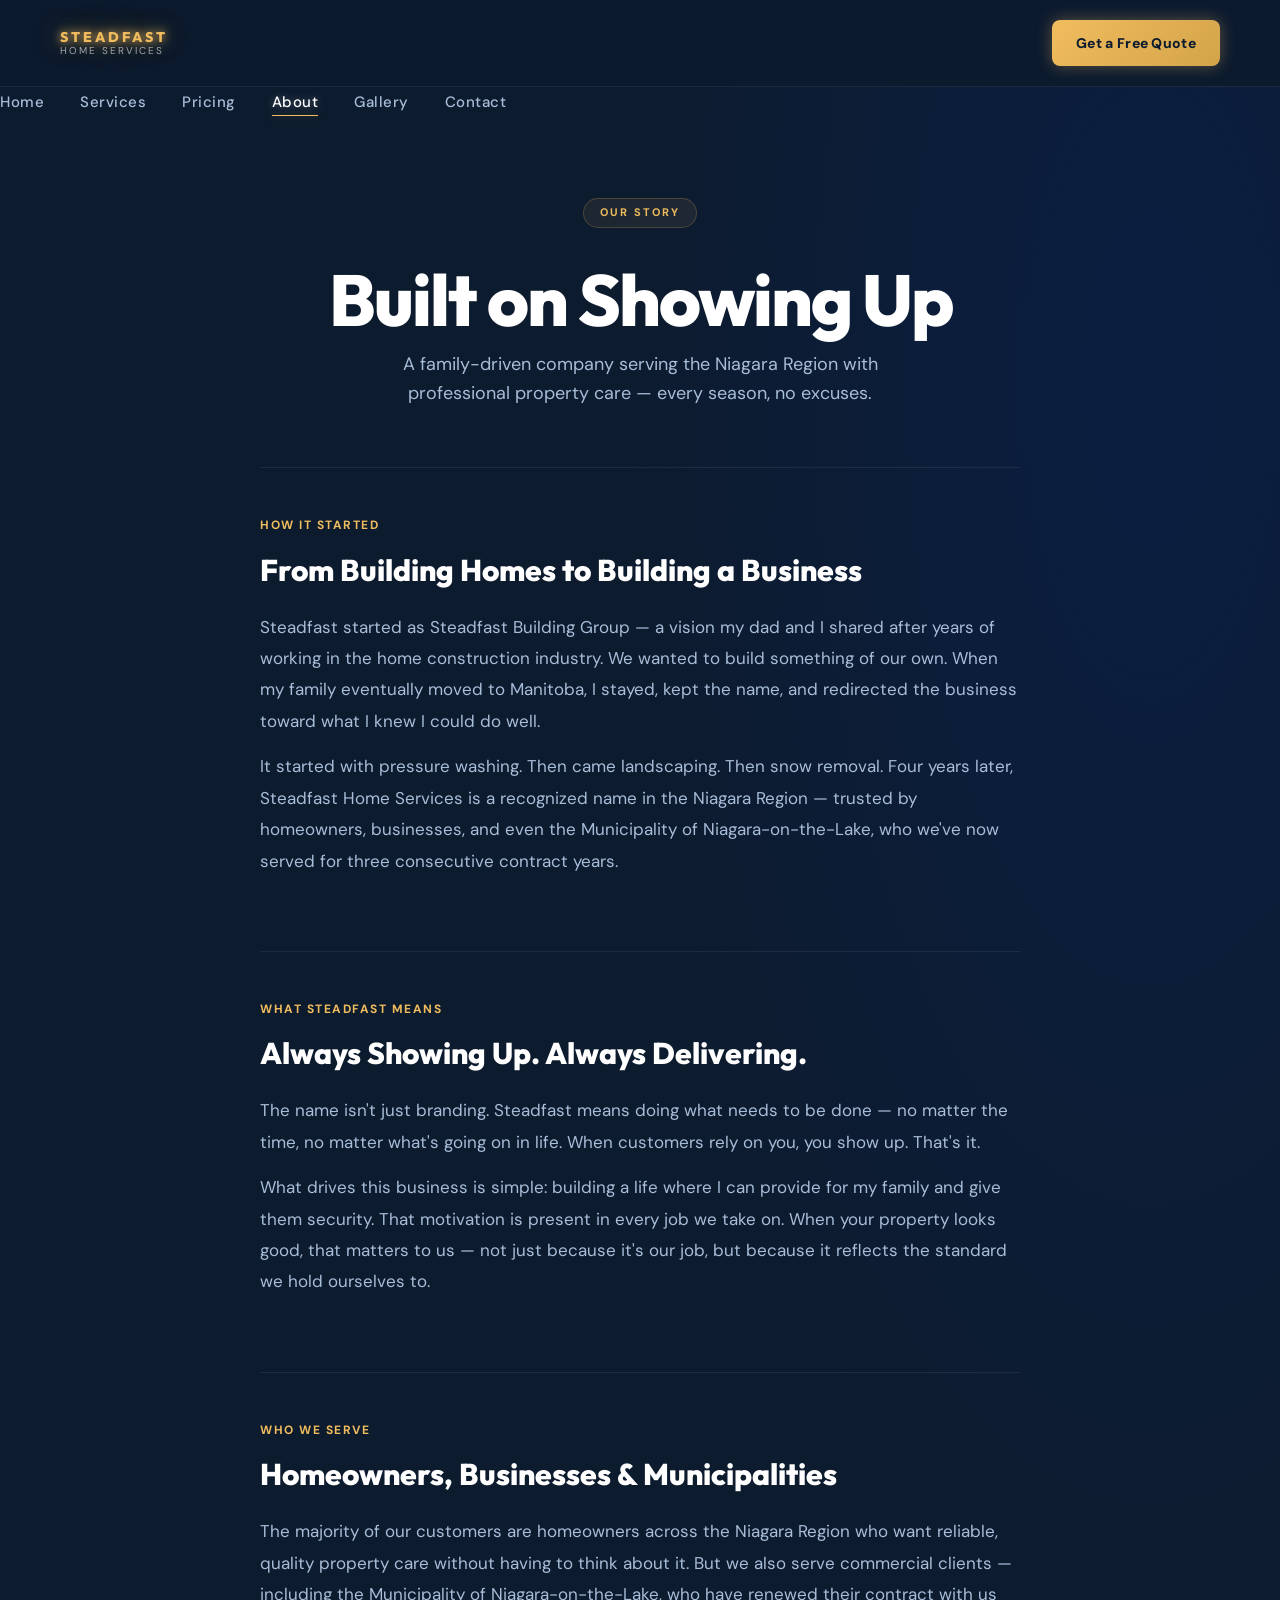
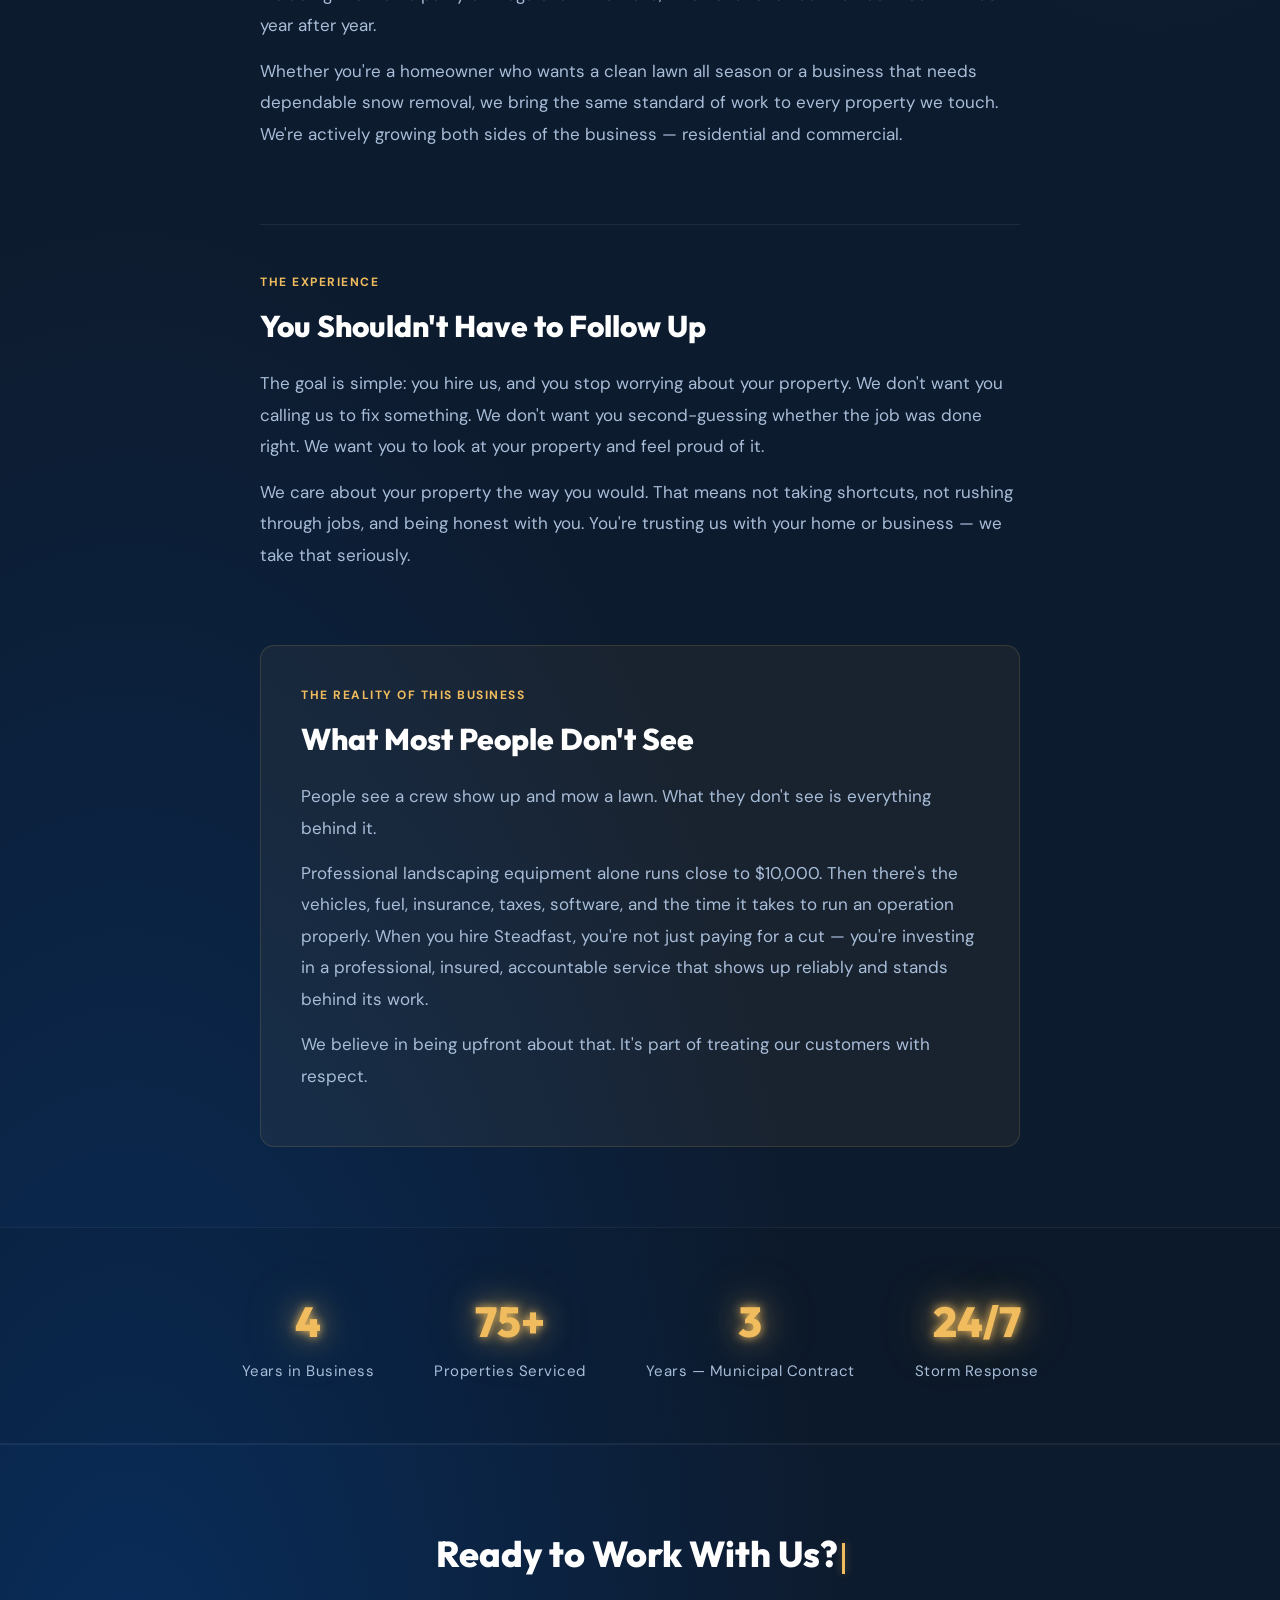
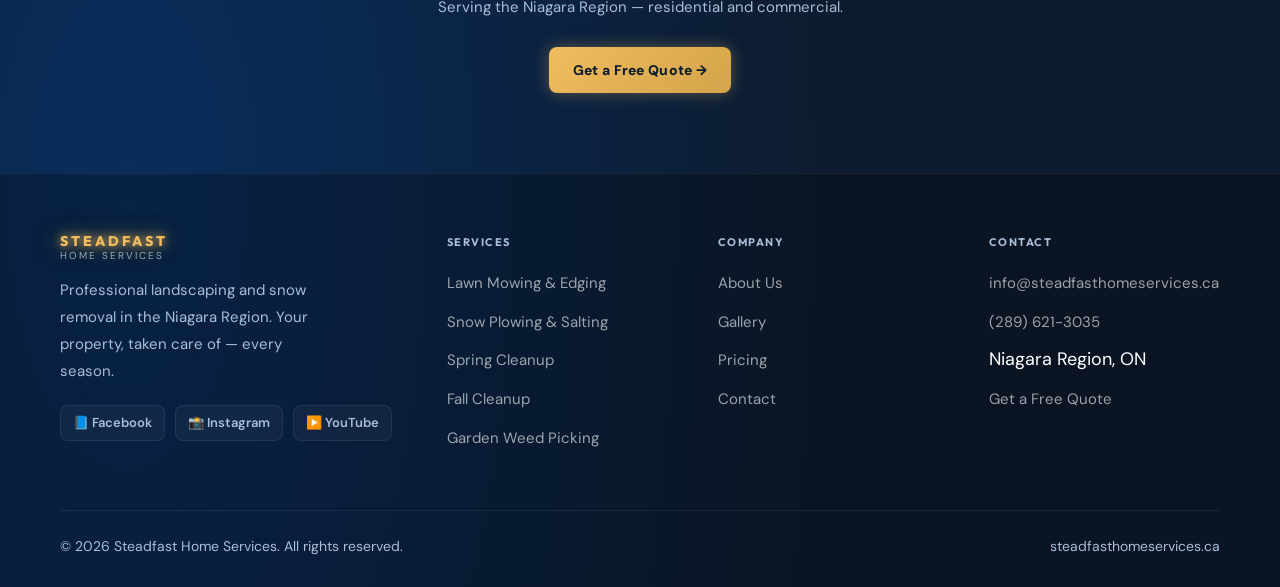
==== commit 0204afb6: "Fix mobile nav drawer (iOS Safari stacking context) + set Lawn Mowing active nav-links was inside <n" ====
--- a/about.html
+++ b/about.html
@@ -47,19 +47,19 @@
         <span>HOME SERVICES</span>
       </div>
     </div>
-    <ul class="nav-links">
-      <li><a href="index.html">Home</a></li>
-      <li><a href="services.html">Services</a></li>
-      <li><a href="pricing.html">Pricing</a></li>
-      <li><a href="about.html" class="active">About</a></li>
-      <li><a href="gallery.html">Gallery</a></li>
-      <li><a href="contact.html">Contact</a></li>
-    </ul>
     <a href="contact.html" class="btn-primary">Get a Free Quote</a>
     <button class="nav-hamburger" id="navHamburger" aria-label="Toggle navigation" aria-expanded="false">
       <span></span><span></span><span></span>
     </button>
   </nav>
+  <ul class="nav-links">
+    <li><a href="index.html">Home</a></li>
+    <li><a href="services.html">Services</a></li>
+    <li><a href="pricing.html">Pricing</a></li>
+    <li><a href="about.html" class="active">About</a></li>
+    <li><a href="gallery.html">Gallery</a></li>
+    <li><a href="contact.html">Contact</a></li>
+  </ul>
   <div class="nav-overlay" id="navOverlay"></div>
 
   <!-- PAGE HEADER -->
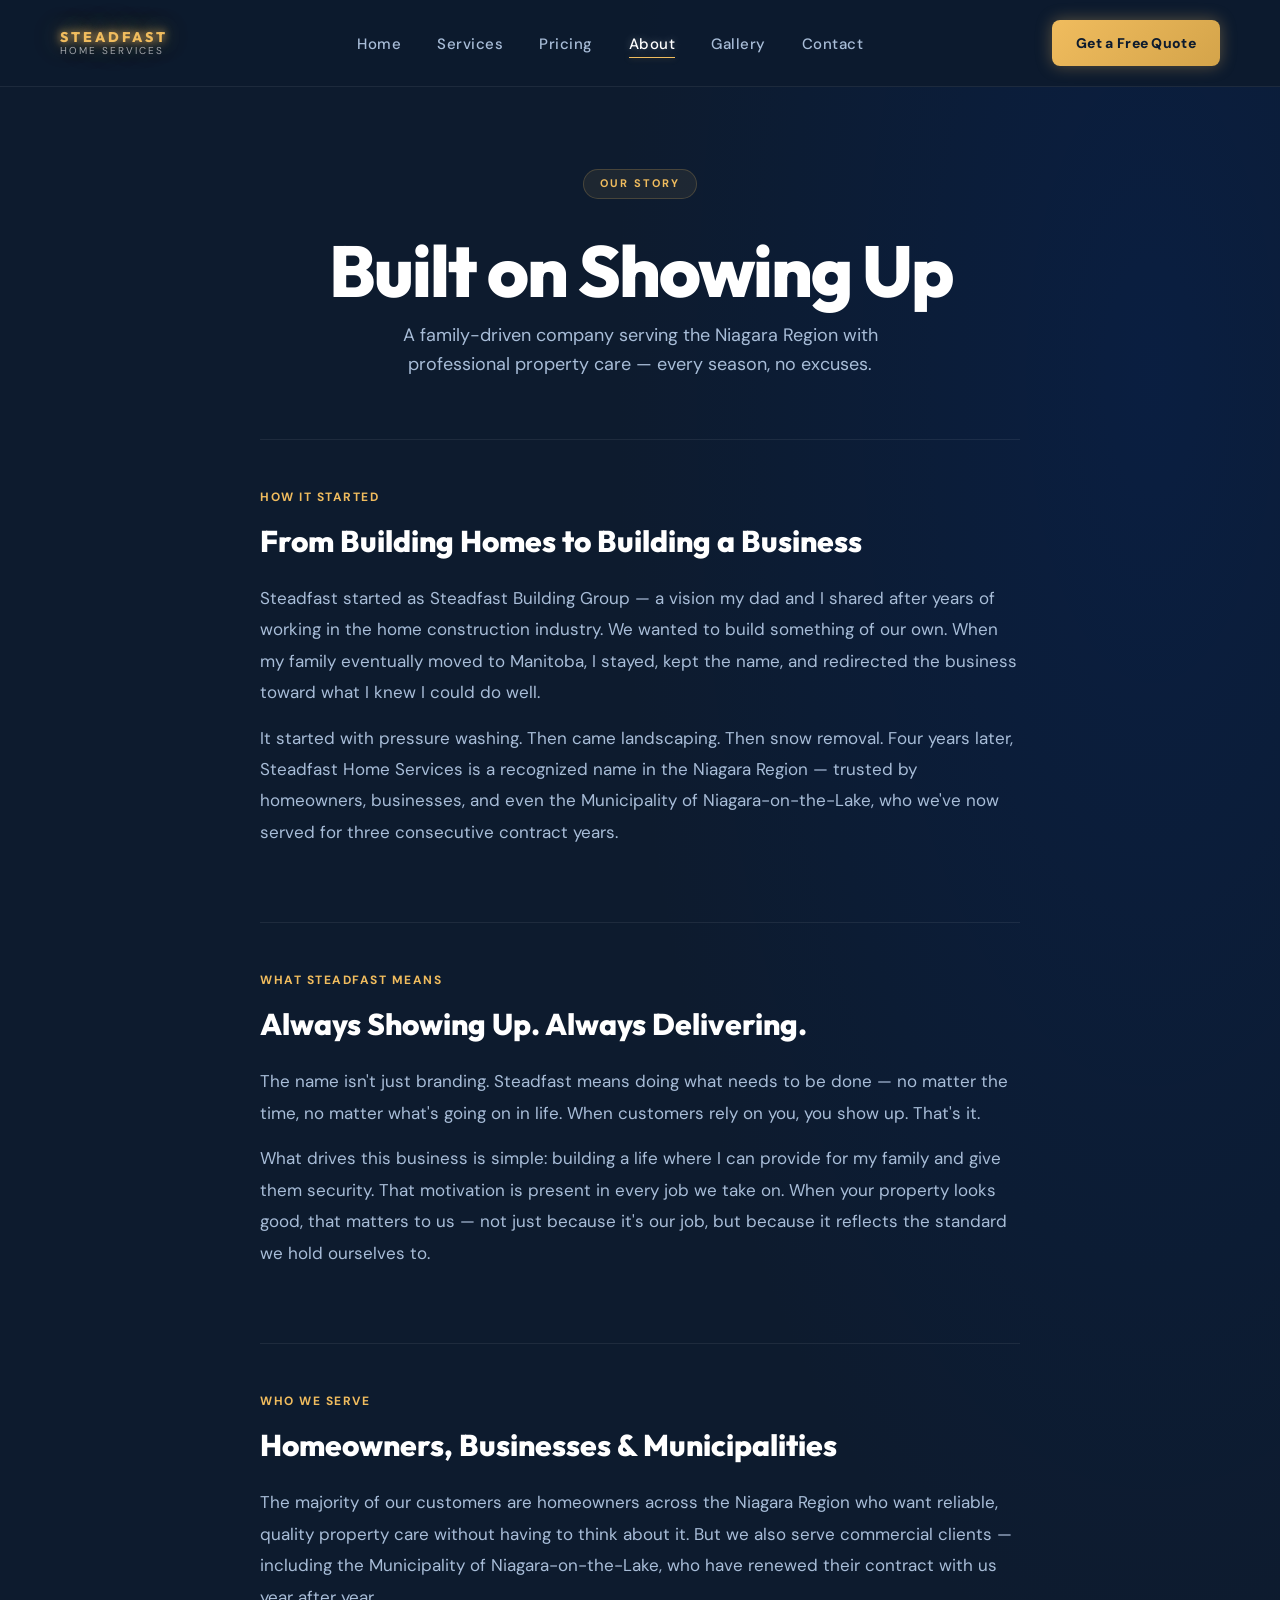
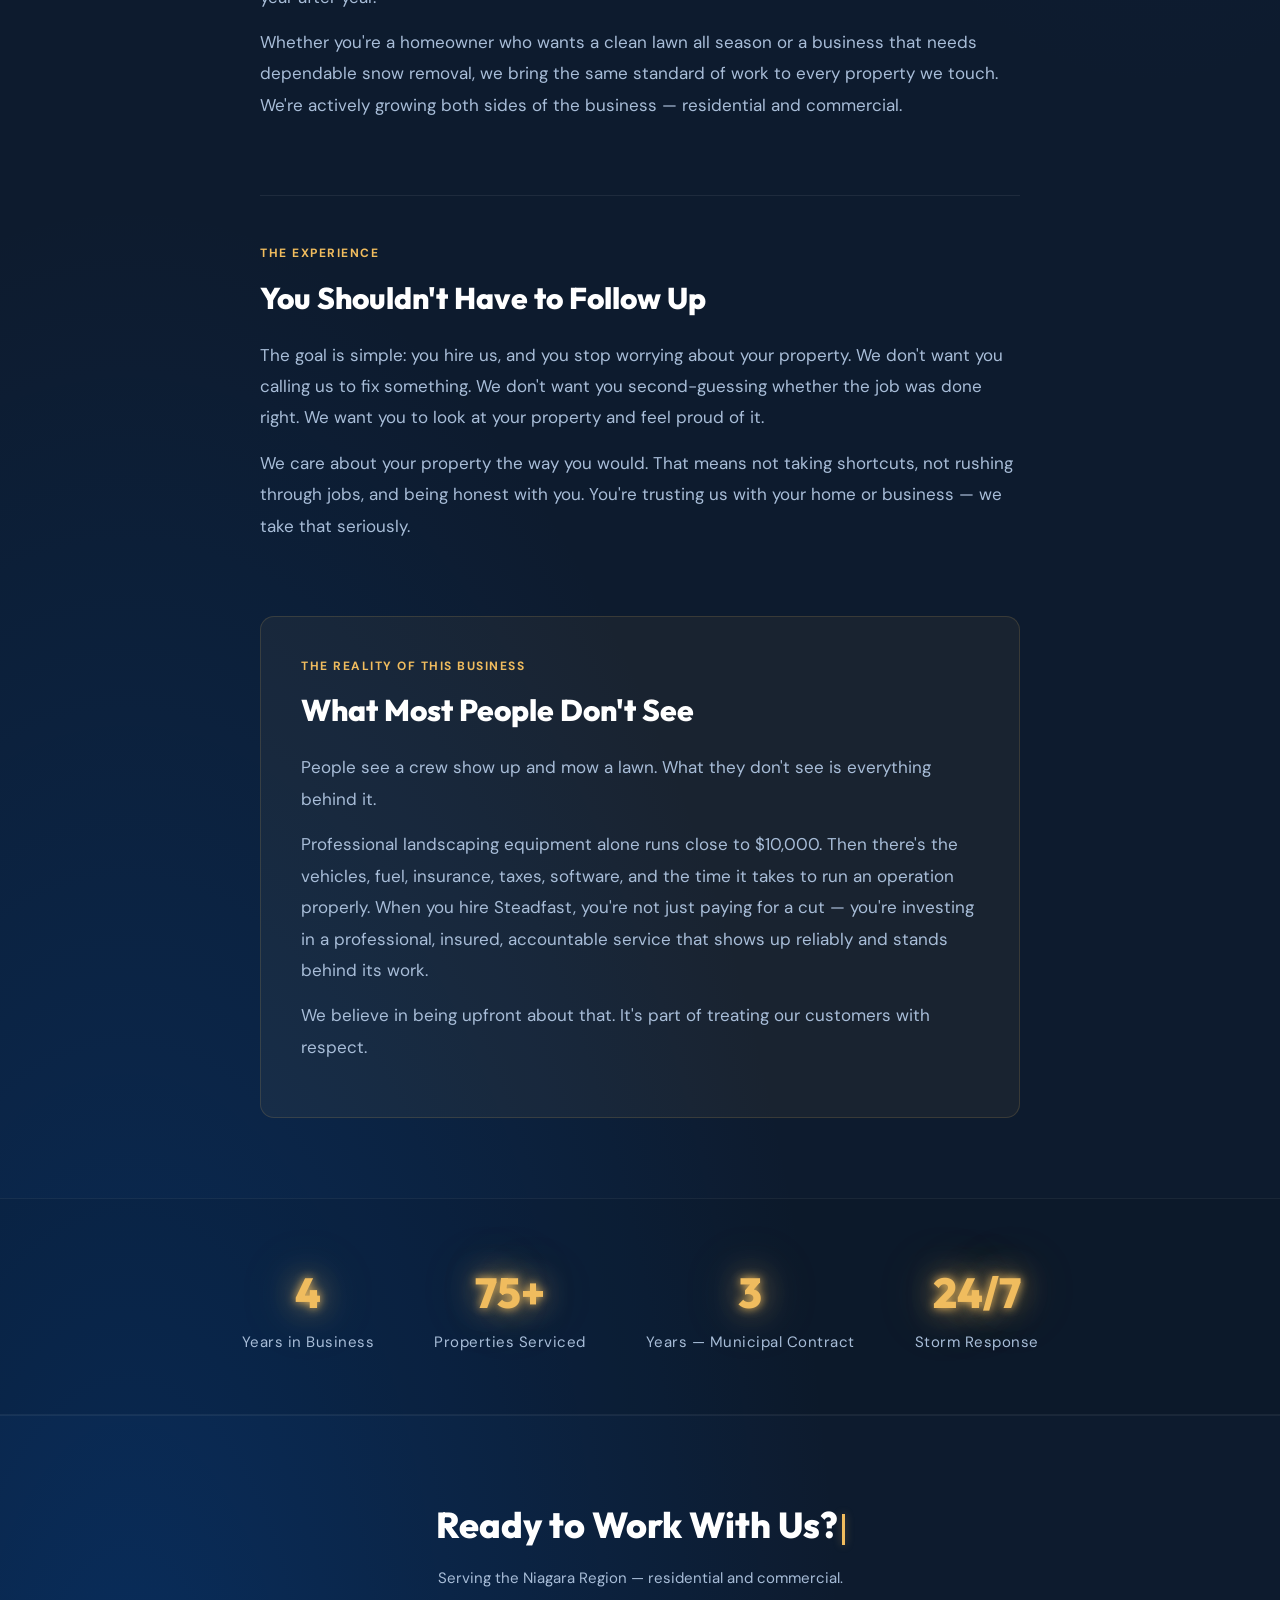
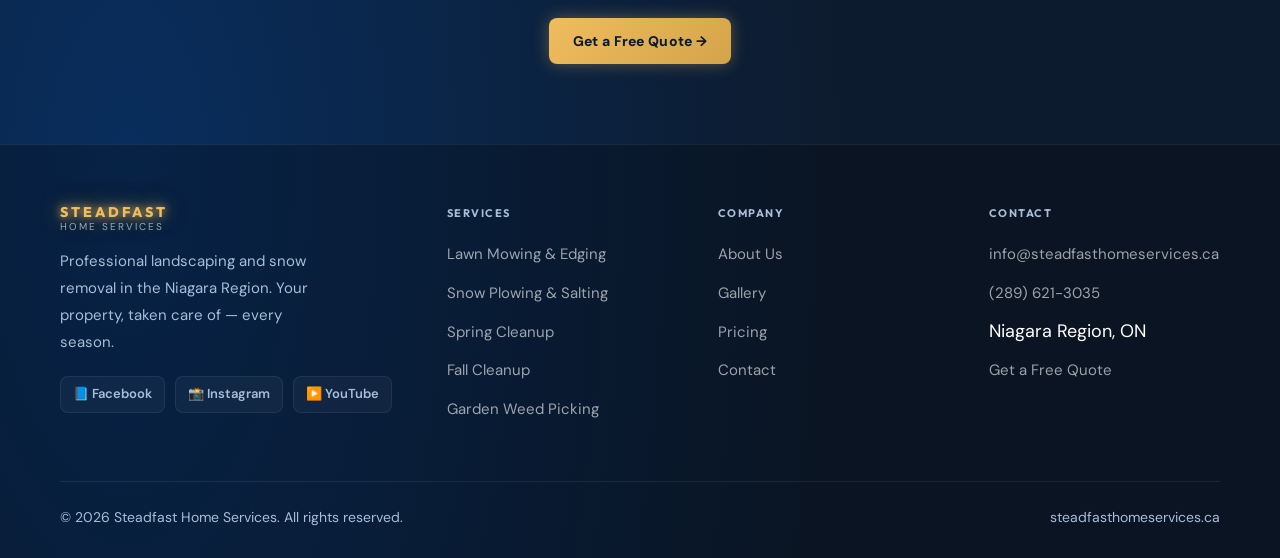
==== commit cbde0c71: "Fix mobile nav: restore desktop layout, fix stacking context via z-index Revert nav-links back insid" ====
--- a/about.html
+++ b/about.html
@@ -47,19 +47,19 @@
         <span>HOME SERVICES</span>
       </div>
     </div>
+    <ul class="nav-links">
+      <li><a href="index.html">Home</a></li>
+      <li><a href="services.html">Services</a></li>
+      <li><a href="pricing.html">Pricing</a></li>
+      <li><a href="about.html" class="active">About</a></li>
+      <li><a href="gallery.html">Gallery</a></li>
+      <li><a href="contact.html">Contact</a></li>
+    </ul>
     <a href="contact.html" class="btn-primary">Get a Free Quote</a>
     <button class="nav-hamburger" id="navHamburger" aria-label="Toggle navigation" aria-expanded="false">
       <span></span><span></span><span></span>
     </button>
   </nav>
-  <ul class="nav-links">
-    <li><a href="index.html">Home</a></li>
-    <li><a href="services.html">Services</a></li>
-    <li><a href="pricing.html">Pricing</a></li>
-    <li><a href="about.html" class="active">About</a></li>
-    <li><a href="gallery.html">Gallery</a></li>
-    <li><a href="contact.html">Contact</a></li>
-  </ul>
   <div class="nav-overlay" id="navOverlay"></div>
 
   <!-- PAGE HEADER -->
--- a/styles.css
+++ b/styles.css
@@ -1 +1 @@
-*{margin:0;padding:0;box-sizing:border-box}:root{--navy:#0D1B2E;--navy-mid:#1B2A4A;--navy-card:rgba(255,255,255,0.04);--gold:#F0BC5E;--gold-glow:rgba(240,188,94,0.35);--gold-dim:rgba(240,188,94,0.12);--cyan:#00D4FF;--cyan-glow:rgba(0,212,255,0.25);--white:#FFFFFF;--text-muted:#A8BDD8;--border:rgba(255,255,255,0.07);--font:'DM Sans',sans-serif;--font-display:'Outfit',sans-serif}html{scroll-behavior:smooth}body{background-color:var(--navy);background-image:radial-gradient(ellipse 80% 60% at 10% 90%,rgba(0,80,180,.35) 0,transparent 70%),radial-gradient(ellipse 60% 50% at 90% 10%,rgba(0,40,120,.25) 0,transparent 70%);color:var(--white);font-family:var(--font);font-size:18px;line-height:1.6}a{text-decoration:none;color:inherit}h1,h2,h3,h4{font-family:var(--font-display)}@keyframes fadeInUp{from{opacity:0;transform:translateY(28px)}to{opacity:1;transform:translateY(0)}}@keyframes fadeInRight{from{opacity:0;transform:translateX(28px)}to{opacity:1;transform:translateX(0)}}@keyframes glowPulse{0%,100%{opacity:.85}50%{opacity:1}}@keyframes floatCard{0%,100%{transform:translateY(0)}50%{transform:translateY(-8px)}}.typewriter-cursor{display:inline-block;width:3px;height:.85em;background:var(--gold);margin-left:4px;vertical-align:middle;box-shadow:0 0 8px var(--gold-glow);animation:cursorBlink .8s step-end infinite}@keyframes cursorBlink{0%,100%{opacity:1}50%{opacity:0}}.reveal{opacity:0;transform:translateY(36px);transition:opacity .7s ease,transform .7s ease}.reveal.is-visible{opacity:1;transform:translateY(0)}.reveal-left{opacity:0;transform:translateX(-36px);transition:opacity .7s ease,transform .7s ease}.reveal-left.is-visible{opacity:1;transform:translateX(0)}.reveal-scale{opacity:0;transform:scale(.94);transition:opacity .6s ease,transform .6s ease}.reveal-scale.is-visible{opacity:1;transform:scale(1)}.gradient-text{background:linear-gradient(135deg,var(--gold) 0,#fff 50%,var(--gold) 100%);background-size:200% auto;-webkit-background-clip:text;-webkit-text-fill-color:transparent;background-clip:text}nav{display:flex;align-items:center;justify-content:space-between;padding:20px 60px;position:sticky;top:0;z-index:100;background:rgba(13,27,46,.96);border-bottom:1px solid var(--border)}.nav-logo{display:flex;align-items:center;gap:10px}.nav-logo img{height:40px}.nav-logo-text{display:flex;flex-direction:column;line-height:1.1}.nav-logo-text span:first-child{font-size:14px;font-weight:800;letter-spacing:3px;font-family:var(--font-display);color:var(--gold);text-shadow:0 0 8px #f0bc5e,0 0 20px rgba(240,188,94,.7),0 0 40px rgba(240,188,94,.4)}.nav-logo-text span:last-child{font-size:10px;letter-spacing:2px;color:var(--white);opacity:.6}.nav-links{display:flex;gap:36px;list-style:none}.nav-links a{font-size:15px;font-weight:500;color:var(--text-muted);letter-spacing:.5px;transition:color .2s,text-shadow .2s;position:relative}.nav-links a::after{content:'';position:absolute;bottom:-4px;left:0;width:0;height:1px;background:var(--gold);box-shadow:0 0 6px var(--gold-glow);transition:width .3s}.nav-links a.active,.nav-links a:hover{color:var(--white);text-shadow:0 0 8px rgba(255,255,255,.3)}.nav-links a.active::after,.nav-links a:hover::after{width:100%}.btn-primary{background:linear-gradient(135deg,var(--gold),#d4a44a);color:var(--navy);font-weight:800;font-size:14px;padding:12px 24px;border-radius:8px;border:none;cursor:pointer;letter-spacing:.3px;box-shadow:0 0 16px var(--gold-glow);animation:glowPulse 3s ease-in-out infinite;transition:transform .2s,opacity .2s;display:inline-block}.btn-primary:hover{transform:translateY(-3px);box-shadow:0 0 24px rgba(240,188,94,.55),0 0 60px rgba(240,188,94,.25),0 10px 24px rgba(0,0,0,.35)}.btn-outline{background:0 0;color:var(--white);font-weight:600;font-size:14px;padding:12px 24px;border-radius:8px;border:1px solid rgba(255,255,255,.2);cursor:pointer;transition:border-color .25s,background .25s,transform .25s,box-shadow .25s;display:inline-block}.btn-outline:hover{border-color:rgba(240,188,94,.6);background:rgba(240,188,94,.07);transform:translateY(-3px);box-shadow:0 0 16px rgba(240,188,94,.12),0 8px 20px rgba(0,0,0,.2)}.hero{display:flex;align-items:center;justify-content:space-between;padding:80px 60px;min-height:calc(100vh - 81px);gap:60px;position:relative;overflow:hidden}.hero::before{content:'';position:absolute;top:5%;left:-5%;width:700px;height:700px;background:radial-gradient(circle,rgba(240,188,94,.12) 0,rgba(240,188,94,.05) 40%,transparent 70%);pointer-events:none}.hero::after{content:'';position:absolute;bottom:0;right:0;width:600px;height:600px;background:radial-gradient(circle,rgba(0,100,255,.15) 0,rgba(0,60,180,.08) 40%,transparent 70%);pointer-events:none}.hero-content{flex:1;max-width:580px;animation:fadeInUp .8s ease both}.hero-badge{display:inline-flex;align-items:center;gap:8px;background:rgba(0,212,255,.08);border:1px solid rgba(0,212,255,.2);border-radius:20px;padding:6px 16px;font-size:12px;color:var(--cyan);margin-bottom:28px;letter-spacing:.5px}.hero-badge::before{content:'';width:6px;height:6px;border-radius:50%;background:var(--cyan);box-shadow:0 0 8px var(--cyan);animation:glowPulse 2s ease-in-out infinite}.hero h1{font-size:82px;font-weight:800;line-height:1;margin-bottom:24px;letter-spacing:-2px}.hero h1 span{color:var(--gold);text-shadow:0 0 20px rgba(240,188,94,.9),0 0 40px rgba(240,188,94,.6),0 0 80px rgba(240,188,94,.4),0 0 120px rgba(240,188,94,.2)}.hero p{font-size:17px;color:var(--text-muted);margin-bottom:36px;max-width:460px;line-height:1.8}.hero p strong{color:var(--white)}.hero-ctas{display:flex;gap:16px;margin-bottom:56px;flex-wrap:wrap}.hero-ctas .btn-primary{font-size:15px;padding:14px 28px}.hero-ctas .btn-outline{font-size:15px;padding:14px 28px}.hero-stats{display:flex;gap:40px}.stat{display:flex;flex-direction:column}.stat-number{font-size:30px;font-weight:800;font-family:var(--font-display);color:var(--gold);text-shadow:0 0 10px #f0bc5e,0 0 30px rgba(240,188,94,.7),0 0 60px rgba(240,188,94,.4)}.stat-label{font-size:14px;color:var(--text-muted);margin-top:2px;letter-spacing:.5px}.hero-card{flex:1;max-width:676px;background:rgba(255,255,255,.03);border:1px solid rgba(240,188,94,.15);border-radius:20px;padding:28px;backdrop-filter:blur(16px);-webkit-backdrop-filter:blur(16px);animation:fadeInRight .9s ease .2s both,floatCard 6s ease-in-out 1s infinite;box-shadow:0 0 0 1px rgba(240,188,94,.15),0 0 40px rgba(240,188,94,.1),0 0 80px rgba(240,188,94,.06),inset 0 1px 0 rgba(255,255,255,.06)}.hero-card-header{display:flex;justify-content:space-between;align-items:flex-start;margin-bottom:20px}.hero-card-title{font-size:23px;font-weight:800;font-family:var(--font-display)}.hero-card-subtitle{font-size:14px;color:var(--text-muted);margin-top:4px}.storm-alert{display:flex;align-items:center;gap:6px;background:var(--gold);color:var(--navy);font-size:11px;font-weight:800;padding:5px 12px;border-radius:20px;box-shadow:0 0 12px var(--gold-glow)}.status-badge{display:inline-flex;align-items:center;gap:6px;background:rgba(255,255,255,.06);border:1px solid var(--border);border-radius:20px;padding:4px 12px;font-size:11px;color:var(--text-muted)}.status-badge::before{content:'';width:6px;height:6px;border-radius:50%;background:#4ade80;box-shadow:0 0 6px rgba(74,222,128,.6)}.job-item{background:rgba(255,255,255,.03);border:1px solid var(--border);border-radius:12px;padding:14px 16px;margin-bottom:8px;display:flex;align-items:center;gap:14px;transition:border-color .2s}.job-item:hover{border-color:rgba(240,188,94,.2)}.job-icon{width:48px;height:48px;border-radius:10px;background:rgba(255,255,255,.06);display:flex;align-items:center;justify-content:center;font-size:22px;flex-shrink:0}.job-info{flex:1}.job-name{font-size:16px;font-weight:700}.job-bar{height:3px;border-radius:2px;background:rgba(255,255,255,.08);margin-top:6px;overflow:hidden}.job-bar-fill{height:100%;border-radius:2px}.job-status{font-size:13px;font-weight:700}.status-progress{color:var(--gold);text-shadow:0 0 8px var(--gold-glow)}.status-complete{color:#4ade80}.status-oncall{color:var(--text-muted)}.bar-gold{background:var(--gold);box-shadow:0 0 6px var(--gold-glow);width:55%}.bar-green{background:#4ade80;width:100%}.bar-grey{background:var(--text-muted);width:30%}.crew-item{display:flex;align-items:center;gap:12px;padding:12px 16px;background:rgba(255,255,255,.03);border:1px solid var(--border);border-radius:12px;margin-top:8px}.crew-avatar{width:48px;height:48px;border-radius:50%;background:linear-gradient(135deg,var(--gold),#d4a44a);color:var(--navy);font-weight:800;font-size:12px;display:flex;align-items:center;justify-content:center;box-shadow:0 0 12px var(--gold-glow);flex-shrink:0}.crew-name{font-size:16px;font-weight:700}.crew-role{font-size:13px;color:var(--text-muted)}section{padding:100px 60px}.section-label{display:inline-block;background:rgba(240,188,94,.08);border:1px solid rgba(240,188,94,.2);border-radius:20px;padding:5px 16px;font-size:11px;font-weight:700;letter-spacing:2px;text-transform:uppercase;color:var(--gold);margin-bottom:20px}.section-title{font-size:46px;font-weight:800;text-align:center;margin-bottom:14px;letter-spacing:-.5px}.section-sub{font-size:18px;color:var(--text-muted);text-align:center;max-width:560px;margin:0 auto 60px;line-height:1.8}.section-header{text-align:center;margin-bottom:60px}.services{background:0 0}.services-grid{display:grid;grid-template-columns:repeat(6,1fr);gap:20px}.service-card{grid-column:span 2;background:rgba(255,255,255,.03);border:1px solid var(--border);border-radius:16px;padding:36px;backdrop-filter:blur(8px);transition:border-color .3s,transform .3s,box-shadow .3s;position:relative;overflow:hidden}.service-card::before{content:'';position:absolute;top:0;left:0;right:0;height:1px;background:linear-gradient(90deg,transparent,rgba(240,188,94,.3),transparent);opacity:0;transition:opacity .3s}.service-card:hover{border-color:rgba(240,188,94,.3);transform:translateY(-6px);box-shadow:0 24px 48px rgba(0,0,0,.35),0 0 30px rgba(240,188,94,.08),inset 0 1px 0 rgba(240,188,94,.15)}.service-card:hover::before{opacity:1}.service-card:nth-child(4){grid-column:2/span 2}.service-card:nth-child(5){grid-column:4/span 2}.service-icon{width:58px;height:58px;border-radius:14px;background:rgba(240,188,94,.08);border:1px solid rgba(240,188,94,.15);display:flex;align-items:center;justify-content:center;font-size:26px;margin-bottom:24px}.service-card h3{font-size:20px;font-weight:700;margin-bottom:12px}.service-card p{font-size:16px;color:var(--text-muted);line-height:1.7;margin-bottom:24px}.service-link{font-size:15px;font-weight:700;color:var(--gold);letter-spacing:.3px;transition:text-shadow .2s}.service-link:hover{text-shadow:0 0 8px var(--gold-glow)}.pricing{background:rgba(0,0,0,.15)}.pricing-grid{display:grid;grid-template-columns:repeat(3,1fr);gap:24px;align-items:start}.pricing-card{background:rgba(255,255,255,.03);border:1px solid var(--border);border-radius:20px;padding:32px;position:relative;backdrop-filter:blur(8px);transition:border-color .3s,box-shadow .3s}.pricing-card:hover{border-color:rgba(240,188,94,.3);box-shadow:0 24px 48px rgba(0,0,0,.25),0 0 20px rgba(240,188,94,.07)}.pricing-card.featured{background:linear-gradient(145deg,#c8a84b,#f0e080);border-color:transparent;color:var(--navy);transform:translateY(-16px);box-shadow:0 0 60px rgba(240,188,94,.2),0 30px 60px rgba(0,0,0,.3)}.pricing-card.featured .feature-item,.pricing-card.featured .price-desc,.pricing-card.featured .price-label,.pricing-card.featured .price-period{color:rgba(27,42,74,.75)}.pricing-card.featured .price-amount{color:var(--navy)}.pricing-card.featured .feature-item.included{color:var(--navy)}.best-value-badge{position:absolute;top:-14px;left:50%;transform:translateX(-50%);background:var(--navy);color:var(--gold);font-size:10px;font-weight:800;letter-spacing:2px;padding:5px 18px;border-radius:20px;white-space:nowrap;box-shadow:0 0 12px var(--gold-glow)}.price-label{display:flex;align-items:center;gap:8px;font-size:11px;font-weight:700;letter-spacing:1.5px;text-transform:uppercase;color:var(--text-muted);margin-bottom:16px}.price-amount{font-size:54px;font-weight:800;line-height:1;color:var(--white);font-family:var(--font-display)}.price-period{font-size:16px;color:var(--text-muted);font-weight:400}.price-desc{font-size:13px;color:var(--text-muted);margin-top:6px;margin-bottom:24px;line-height:1.6}.price-divider{border:none;border-top:1px solid var(--border);margin-bottom:20px}.pricing-card.featured .price-divider{border-top-color:rgba(27,42,74,.15)}.features-list{list-style:none;margin-bottom:28px}.feature-item{display:flex;align-items:center;gap:10px;font-size:13px;color:var(--text-muted);margin-bottom:10px}.feature-item.included{color:var(--white)}.feature-item.included::before{content:'✓';color:#4ade80;font-weight:800;flex-shrink:0}.feature-item.excluded{opacity:.35}.feature-item.excluded::before{content:'✕';color:var(--text-muted);flex-shrink:0}.pricing-card .btn-outline,.pricing-card .btn-primary{width:100%;text-align:center;display:block;padding:14px;font-size:14px}.pricing-card.featured .btn-primary{background:var(--navy);color:var(--gold);box-shadow:none;animation:none}.pricing-card.featured .btn-primary:hover{opacity:.9}footer{background:rgba(0,0,0,.25);border-top:1px solid var(--border);padding:60px 60px 30px}.footer-top{display:grid;grid-template-columns:1.5fr 1fr 1fr 1fr;gap:40px;margin-bottom:48px}.footer-brand p{font-size:15px;color:var(--text-muted);margin-top:16px;max-width:260px;line-height:1.8}.footer-col h4{font-size:11px;font-weight:700;letter-spacing:1.5px;text-transform:uppercase;color:var(--text-muted);margin-bottom:16px}.footer-col ul{list-style:none}.footer-col ul li{margin-bottom:10px}.footer-col ul li a{font-size:15px;color:var(--white);opacity:.6;transition:opacity .2s,color .2s}.footer-col ul li a:hover{opacity:1;color:var(--gold)}.footer-bottom{border-top:1px solid var(--border);padding-top:24px;display:flex;justify-content:space-between;align-items:center}.footer-bottom p{font-size:14px;color:var(--text-muted)}.social-links{display:flex;gap:10px;margin-top:20px;flex-wrap:wrap}.social-link{display:flex;align-items:center;gap:6px;font-size:13px;font-weight:600;color:var(--text-muted);background:rgba(255,255,255,.04);border:1px solid var(--border);border-radius:8px;padding:7px 12px;transition:color .2s,border-color .2s,box-shadow .2s}.social-link:hover{color:var(--gold);border-color:rgba(240,188,94,.3);box-shadow:0 0 10px rgba(240,188,94,.1)}@media (max-width:1024px){nav{padding:20px 30px}.hero{padding:60px 30px;flex-direction:column;min-height:auto}.hero h1{font-size:48px}section{padding:80px 30px}.services-grid{grid-template-columns:repeat(2,1fr)}.service-card{grid-column:span 1!important}.pricing-grid{grid-template-columns:1fr}.pricing-card.featured{transform:none}.footer-top{grid-template-columns:1fr 1fr}footer{padding:40px 30px 20px}}@media (max-width:640px){nav{padding:16px 20px}.nav-links{display:none}.nav-links.is-open{display:flex;flex-direction:column;position:fixed;top:0;right:0;width:75vw;max-width:300px;height:100vh;background:rgba(13,27,46,.98);backdrop-filter:blur(20px);-webkit-backdrop-filter:blur(20px);padding:80px 30px 30px;gap:0;border-left:1px solid var(--border);z-index:200;list-style:none}.nav-links.is-open li{width:100%}.nav-links.is-open a{font-size:17px;padding:14px 0;display:block;border-bottom:1px solid var(--border);color:var(--white)}.hero{padding:40px 20px}.hero h1{font-size:36px}.section-title{font-size:32px}.services-grid{grid-template-columns:1fr}.hero-stats{gap:24px}section{padding:60px 20px}.footer-top{grid-template-columns:1fr}footer{padding:40px 20px 20px}.social-links{gap:8px}}.nav-hamburger{display:none;flex-direction:column;justify-content:center;gap:5px;background:0 0;border:none;cursor:pointer;padding:6px;z-index:300}.nav-hamburger span{display:block;width:24px;height:2px;background:var(--white);border-radius:2px;transition:transform .3s ease,opacity .3s ease}.nav-hamburger.is-open span:first-child{transform:translateY(7px) rotate(45deg)}.nav-hamburger.is-open span:nth-child(2){opacity:0}.nav-hamburger.is-open span:nth-child(3){transform:translateY(-7px) rotate(-45deg)}.nav-overlay{display:none;position:fixed;inset:0;background:rgba(0,0,0,.5);z-index:150}.nav-overlay.is-open{display:block}@media (max-width:640px){.nav-hamburger{display:flex}}.service-area{padding:60px;border-top:1px solid rgba(255,255,255,.06);text-align:center}.service-area h2{font-size:28px;font-weight:800;margin:16px 0 12px}.service-area p{color:var(--text-muted);font-size:14px;max-width:680px;margin:0 auto 24px}.footer-logo-title{font-size:16px;font-weight:800;letter-spacing:2px;color:var(--gold);font-family:var(--font-display)}.footer-logo-sub{font-size:11px;letter-spacing:2px;color:var(--white);opacity:.7}@media (prefers-reduced-motion:reduce){*,::after,::before{animation-duration:0s!important;animation-iteration-count:1!important;transition-duration:0s!important}body{animation:none}.hero-content{animation:none;opacity:1;transform:none}.hero-card{animation:none;opacity:1;transform:none}.reveal,.reveal-left,.reveal-scale{opacity:1!important;transform:none!important;transition:none!important}.gradient-text{animation:none}.btn-primary{animation:none}.hero-badge::before{animation:none}.typewriter-cursor{animation:none}}+*{margin:0;padding:0;box-sizing:border-box}:root{--navy:#0D1B2E;--navy-mid:#1B2A4A;--navy-card:rgba(255,255,255,0.04);--gold:#F0BC5E;--gold-glow:rgba(240,188,94,0.35);--gold-dim:rgba(240,188,94,0.12);--cyan:#00D4FF;--cyan-glow:rgba(0,212,255,0.25);--white:#FFFFFF;--text-muted:#A8BDD8;--border:rgba(255,255,255,0.07);--font:'DM Sans',sans-serif;--font-display:'Outfit',sans-serif}html{scroll-behavior:smooth}body{background-color:var(--navy);background-image:radial-gradient(ellipse 80% 60% at 10% 90%,rgba(0,80,180,.35) 0,transparent 70%),radial-gradient(ellipse 60% 50% at 90% 10%,rgba(0,40,120,.25) 0,transparent 70%);color:var(--white);font-family:var(--font);font-size:18px;line-height:1.6}a{text-decoration:none;color:inherit}h1,h2,h3,h4{font-family:var(--font-display)}@keyframes fadeInUp{from{opacity:0;transform:translateY(28px)}to{opacity:1;transform:translateY(0)}}@keyframes fadeInRight{from{opacity:0;transform:translateX(28px)}to{opacity:1;transform:translateX(0)}}@keyframes glowPulse{0%,100%{opacity:.85}50%{opacity:1}}@keyframes floatCard{0%,100%{transform:translateY(0)}50%{transform:translateY(-8px)}}.typewriter-cursor{display:inline-block;width:3px;height:.85em;background:var(--gold);margin-left:4px;vertical-align:middle;box-shadow:0 0 8px var(--gold-glow);animation:cursorBlink .8s step-end infinite}@keyframes cursorBlink{0%,100%{opacity:1}50%{opacity:0}}.reveal{opacity:0;transform:translateY(36px);transition:opacity .7s ease,transform .7s ease}.reveal.is-visible{opacity:1;transform:translateY(0)}.reveal-left{opacity:0;transform:translateX(-36px);transition:opacity .7s ease,transform .7s ease}.reveal-left.is-visible{opacity:1;transform:translateX(0)}.reveal-scale{opacity:0;transform:scale(.94);transition:opacity .6s ease,transform .6s ease}.reveal-scale.is-visible{opacity:1;transform:scale(1)}.gradient-text{background:linear-gradient(135deg,var(--gold) 0,#fff 50%,var(--gold) 100%);background-size:200% auto;-webkit-background-clip:text;-webkit-text-fill-color:transparent;background-clip:text}nav{display:flex;align-items:center;justify-content:space-between;padding:20px 60px;position:sticky;top:0;z-index:201;background:rgba(13,27,46,.96);border-bottom:1px solid var(--border)}.nav-logo{display:flex;align-items:center;gap:10px}.nav-logo img{height:40px}.nav-logo-text{display:flex;flex-direction:column;line-height:1.1}.nav-logo-text span:first-child{font-size:14px;font-weight:800;letter-spacing:3px;font-family:var(--font-display);color:var(--gold);text-shadow:0 0 8px #f0bc5e,0 0 20px rgba(240,188,94,.7),0 0 40px rgba(240,188,94,.4)}.nav-logo-text span:last-child{font-size:10px;letter-spacing:2px;color:var(--white);opacity:.6}.nav-links{display:flex;gap:36px;list-style:none}.nav-links a{font-size:15px;font-weight:500;color:var(--text-muted);letter-spacing:.5px;transition:color .2s,text-shadow .2s;position:relative}.nav-links a::after{content:'';position:absolute;bottom:-4px;left:0;width:0;height:1px;background:var(--gold);box-shadow:0 0 6px var(--gold-glow);transition:width .3s}.nav-links a.active,.nav-links a:hover{color:var(--white);text-shadow:0 0 8px rgba(255,255,255,.3)}.nav-links a.active::after,.nav-links a:hover::after{width:100%}.btn-primary{background:linear-gradient(135deg,var(--gold),#d4a44a);color:var(--navy);font-weight:800;font-size:14px;padding:12px 24px;border-radius:8px;border:none;cursor:pointer;letter-spacing:.3px;box-shadow:0 0 16px var(--gold-glow);animation:glowPulse 3s ease-in-out infinite;transition:transform .2s,opacity .2s;display:inline-block}.btn-primary:hover{transform:translateY(-3px);box-shadow:0 0 24px rgba(240,188,94,.55),0 0 60px rgba(240,188,94,.25),0 10px 24px rgba(0,0,0,.35)}.btn-outline{background:0 0;color:var(--white);font-weight:600;font-size:14px;padding:12px 24px;border-radius:8px;border:1px solid rgba(255,255,255,.2);cursor:pointer;transition:border-color .25s,background .25s,transform .25s,box-shadow .25s;display:inline-block}.btn-outline:hover{border-color:rgba(240,188,94,.6);background:rgba(240,188,94,.07);transform:translateY(-3px);box-shadow:0 0 16px rgba(240,188,94,.12),0 8px 20px rgba(0,0,0,.2)}.hero{display:flex;align-items:center;justify-content:space-between;padding:80px 60px;min-height:calc(100vh - 81px);gap:60px;position:relative;overflow:hidden}.hero::before{content:'';position:absolute;top:5%;left:-5%;width:700px;height:700px;background:radial-gradient(circle,rgba(240,188,94,.12) 0,rgba(240,188,94,.05) 40%,transparent 70%);pointer-events:none}.hero::after{content:'';position:absolute;bottom:0;right:0;width:600px;height:600px;background:radial-gradient(circle,rgba(0,100,255,.15) 0,rgba(0,60,180,.08) 40%,transparent 70%);pointer-events:none}.hero-content{flex:1;max-width:580px;animation:fadeInUp .8s ease both}.hero-badge{display:inline-flex;align-items:center;gap:8px;background:rgba(0,212,255,.08);border:1px solid rgba(0,212,255,.2);border-radius:20px;padding:6px 16px;font-size:12px;color:var(--cyan);margin-bottom:28px;letter-spacing:.5px}.hero-badge::before{content:'';width:6px;height:6px;border-radius:50%;background:var(--cyan);box-shadow:0 0 8px var(--cyan);animation:glowPulse 2s ease-in-out infinite}.hero h1{font-size:82px;font-weight:800;line-height:1;margin-bottom:24px;letter-spacing:-2px}.hero h1 span{color:var(--gold);text-shadow:0 0 20px rgba(240,188,94,.9),0 0 40px rgba(240,188,94,.6),0 0 80px rgba(240,188,94,.4),0 0 120px rgba(240,188,94,.2)}.hero p{font-size:17px;color:var(--text-muted);margin-bottom:36px;max-width:460px;line-height:1.8}.hero p strong{color:var(--white)}.hero-ctas{display:flex;gap:16px;margin-bottom:56px;flex-wrap:wrap}.hero-ctas .btn-primary{font-size:15px;padding:14px 28px}.hero-ctas .btn-outline{font-size:15px;padding:14px 28px}.hero-stats{display:flex;gap:40px}.stat{display:flex;flex-direction:column}.stat-number{font-size:30px;font-weight:800;font-family:var(--font-display);color:var(--gold);text-shadow:0 0 10px #f0bc5e,0 0 30px rgba(240,188,94,.7),0 0 60px rgba(240,188,94,.4)}.stat-label{font-size:14px;color:var(--text-muted);margin-top:2px;letter-spacing:.5px}.hero-card{flex:1;max-width:676px;background:rgba(255,255,255,.03);border:1px solid rgba(240,188,94,.15);border-radius:20px;padding:28px;backdrop-filter:blur(16px);-webkit-backdrop-filter:blur(16px);animation:fadeInRight .9s ease .2s both,floatCard 6s ease-in-out 1s infinite;box-shadow:0 0 0 1px rgba(240,188,94,.15),0 0 40px rgba(240,188,94,.1),0 0 80px rgba(240,188,94,.06),inset 0 1px 0 rgba(255,255,255,.06)}.hero-card-header{display:flex;justify-content:space-between;align-items:flex-start;margin-bottom:20px}.hero-card-title{font-size:23px;font-weight:800;font-family:var(--font-display)}.hero-card-subtitle{font-size:14px;color:var(--text-muted);margin-top:4px}.storm-alert{display:flex;align-items:center;gap:6px;background:var(--gold);color:var(--navy);font-size:11px;font-weight:800;padding:5px 12px;border-radius:20px;box-shadow:0 0 12px var(--gold-glow)}.status-badge{display:inline-flex;align-items:center;gap:6px;background:rgba(255,255,255,.06);border:1px solid var(--border);border-radius:20px;padding:4px 12px;font-size:11px;color:var(--text-muted)}.status-badge::before{content:'';width:6px;height:6px;border-radius:50%;background:#4ade80;box-shadow:0 0 6px rgba(74,222,128,.6)}.job-item{background:rgba(255,255,255,.03);border:1px solid var(--border);border-radius:12px;padding:14px 16px;margin-bottom:8px;display:flex;align-items:center;gap:14px;transition:border-color .2s}.job-item:hover{border-color:rgba(240,188,94,.2)}.job-icon{width:48px;height:48px;border-radius:10px;background:rgba(255,255,255,.06);display:flex;align-items:center;justify-content:center;font-size:22px;flex-shrink:0}.job-info{flex:1}.job-name{font-size:16px;font-weight:700}.job-bar{height:3px;border-radius:2px;background:rgba(255,255,255,.08);margin-top:6px;overflow:hidden}.job-bar-fill{height:100%;border-radius:2px}.job-status{font-size:13px;font-weight:700}.status-progress{color:var(--gold);text-shadow:0 0 8px var(--gold-glow)}.status-complete{color:#4ade80}.status-oncall{color:var(--text-muted)}.bar-gold{background:var(--gold);box-shadow:0 0 6px var(--gold-glow);width:55%}.bar-green{background:#4ade80;width:100%}.bar-grey{background:var(--text-muted);width:30%}.crew-item{display:flex;align-items:center;gap:12px;padding:12px 16px;background:rgba(255,255,255,.03);border:1px solid var(--border);border-radius:12px;margin-top:8px}.crew-avatar{width:48px;height:48px;border-radius:50%;background:linear-gradient(135deg,var(--gold),#d4a44a);color:var(--navy);font-weight:800;font-size:12px;display:flex;align-items:center;justify-content:center;box-shadow:0 0 12px var(--gold-glow);flex-shrink:0}.crew-name{font-size:16px;font-weight:700}.crew-role{font-size:13px;color:var(--text-muted)}section{padding:100px 60px}.section-label{display:inline-block;background:rgba(240,188,94,.08);border:1px solid rgba(240,188,94,.2);border-radius:20px;padding:5px 16px;font-size:11px;font-weight:700;letter-spacing:2px;text-transform:uppercase;color:var(--gold);margin-bottom:20px}.section-title{font-size:46px;font-weight:800;text-align:center;margin-bottom:14px;letter-spacing:-.5px}.section-sub{font-size:18px;color:var(--text-muted);text-align:center;max-width:560px;margin:0 auto 60px;line-height:1.8}.section-header{text-align:center;margin-bottom:60px}.services{background:0 0}.services-grid{display:grid;grid-template-columns:repeat(6,1fr);gap:20px}.service-card{grid-column:span 2;background:rgba(255,255,255,.03);border:1px solid var(--border);border-radius:16px;padding:36px;backdrop-filter:blur(8px);transition:border-color .3s,transform .3s,box-shadow .3s;position:relative;overflow:hidden}.service-card::before{content:'';position:absolute;top:0;left:0;right:0;height:1px;background:linear-gradient(90deg,transparent,rgba(240,188,94,.3),transparent);opacity:0;transition:opacity .3s}.service-card:hover{border-color:rgba(240,188,94,.3);transform:translateY(-6px);box-shadow:0 24px 48px rgba(0,0,0,.35),0 0 30px rgba(240,188,94,.08),inset 0 1px 0 rgba(240,188,94,.15)}.service-card:hover::before{opacity:1}.service-card:nth-child(4){grid-column:2/span 2}.service-card:nth-child(5){grid-column:4/span 2}.service-icon{width:58px;height:58px;border-radius:14px;background:rgba(240,188,94,.08);border:1px solid rgba(240,188,94,.15);display:flex;align-items:center;justify-content:center;font-size:26px;margin-bottom:24px}.service-card h3{font-size:20px;font-weight:700;margin-bottom:12px}.service-card p{font-size:16px;color:var(--text-muted);line-height:1.7;margin-bottom:24px}.service-link{font-size:15px;font-weight:700;color:var(--gold);letter-spacing:.3px;transition:text-shadow .2s}.service-link:hover{text-shadow:0 0 8px var(--gold-glow)}.pricing{background:rgba(0,0,0,.15)}.pricing-grid{display:grid;grid-template-columns:repeat(3,1fr);gap:24px;align-items:start}.pricing-card{background:rgba(255,255,255,.03);border:1px solid var(--border);border-radius:20px;padding:32px;position:relative;backdrop-filter:blur(8px);transition:border-color .3s,box-shadow .3s}.pricing-card:hover{border-color:rgba(240,188,94,.3);box-shadow:0 24px 48px rgba(0,0,0,.25),0 0 20px rgba(240,188,94,.07)}.pricing-card.featured{background:linear-gradient(145deg,#c8a84b,#f0e080);border-color:transparent;color:var(--navy);transform:translateY(-16px);box-shadow:0 0 60px rgba(240,188,94,.2),0 30px 60px rgba(0,0,0,.3)}.pricing-card.featured .feature-item,.pricing-card.featured .price-desc,.pricing-card.featured .price-label,.pricing-card.featured .price-period{color:rgba(27,42,74,.75)}.pricing-card.featured .price-amount{color:var(--navy)}.pricing-card.featured .feature-item.included{color:var(--navy)}.best-value-badge{position:absolute;top:-14px;left:50%;transform:translateX(-50%);background:var(--navy);color:var(--gold);font-size:10px;font-weight:800;letter-spacing:2px;padding:5px 18px;border-radius:20px;white-space:nowrap;box-shadow:0 0 12px var(--gold-glow)}.price-label{display:flex;align-items:center;gap:8px;font-size:11px;font-weight:700;letter-spacing:1.5px;text-transform:uppercase;color:var(--text-muted);margin-bottom:16px}.price-amount{font-size:54px;font-weight:800;line-height:1;color:var(--white);font-family:var(--font-display)}.price-period{font-size:16px;color:var(--text-muted);font-weight:400}.price-desc{font-size:13px;color:var(--text-muted);margin-top:6px;margin-bottom:24px;line-height:1.6}.price-divider{border:none;border-top:1px solid var(--border);margin-bottom:20px}.pricing-card.featured .price-divider{border-top-color:rgba(27,42,74,.15)}.features-list{list-style:none;margin-bottom:28px}.feature-item{display:flex;align-items:center;gap:10px;font-size:13px;color:var(--text-muted);margin-bottom:10px}.feature-item.included{color:var(--white)}.feature-item.included::before{content:'✓';color:#4ade80;font-weight:800;flex-shrink:0}.feature-item.excluded{opacity:.35}.feature-item.excluded::before{content:'✕';color:var(--text-muted);flex-shrink:0}.pricing-card .btn-outline,.pricing-card .btn-primary{width:100%;text-align:center;display:block;padding:14px;font-size:14px}.pricing-card.featured .btn-primary{background:var(--navy);color:var(--gold);box-shadow:none;animation:none}.pricing-card.featured .btn-primary:hover{opacity:.9}footer{background:rgba(0,0,0,.25);border-top:1px solid var(--border);padding:60px 60px 30px}.footer-top{display:grid;grid-template-columns:1.5fr 1fr 1fr 1fr;gap:40px;margin-bottom:48px}.footer-brand p{font-size:15px;color:var(--text-muted);margin-top:16px;max-width:260px;line-height:1.8}.footer-col h4{font-size:11px;font-weight:700;letter-spacing:1.5px;text-transform:uppercase;color:var(--text-muted);margin-bottom:16px}.footer-col ul{list-style:none}.footer-col ul li{margin-bottom:10px}.footer-col ul li a{font-size:15px;color:var(--white);opacity:.6;transition:opacity .2s,color .2s}.footer-col ul li a:hover{opacity:1;color:var(--gold)}.footer-bottom{border-top:1px solid var(--border);padding-top:24px;display:flex;justify-content:space-between;align-items:center}.footer-bottom p{font-size:14px;color:var(--text-muted)}.social-links{display:flex;gap:10px;margin-top:20px;flex-wrap:wrap}.social-link{display:flex;align-items:center;gap:6px;font-size:13px;font-weight:600;color:var(--text-muted);background:rgba(255,255,255,.04);border:1px solid var(--border);border-radius:8px;padding:7px 12px;transition:color .2s,border-color .2s,box-shadow .2s}.social-link:hover{color:var(--gold);border-color:rgba(240,188,94,.3);box-shadow:0 0 10px rgba(240,188,94,.1)}@media (max-width:1024px){nav{padding:20px 30px}.hero{padding:60px 30px;flex-direction:column;min-height:auto}.hero h1{font-size:48px}section{padding:80px 30px}.services-grid{grid-template-columns:repeat(2,1fr)}.service-card{grid-column:span 1!important}.pricing-grid{grid-template-columns:1fr}.pricing-card.featured{transform:none}.footer-top{grid-template-columns:1fr 1fr}footer{padding:40px 30px 20px}}@media (max-width:640px){nav{padding:16px 20px}.nav-links{display:none}.nav-links.is-open{display:flex;flex-direction:column;position:fixed;top:0;right:0;width:75vw;max-width:300px;height:100vh;background:rgba(13,27,46,.98);backdrop-filter:blur(20px);-webkit-backdrop-filter:blur(20px);padding:80px 30px 30px;gap:0;border-left:1px solid var(--border);z-index:200;list-style:none}.nav-links.is-open li{width:100%}.nav-links.is-open a{font-size:17px;padding:14px 0;display:block;border-bottom:1px solid var(--border);color:var(--white)}.hero{padding:40px 20px}.hero h1{font-size:36px}.section-title{font-size:32px}.services-grid{grid-template-columns:1fr}.hero-stats{gap:24px}section{padding:60px 20px}.footer-top{grid-template-columns:1fr}footer{padding:40px 20px 20px}.social-links{gap:8px}}.nav-hamburger{display:none;flex-direction:column;justify-content:center;gap:5px;background:0 0;border:none;cursor:pointer;padding:6px;z-index:300}.nav-hamburger span{display:block;width:24px;height:2px;background:var(--white);border-radius:2px;transition:transform .3s ease,opacity .3s ease}.nav-hamburger.is-open span:first-child{transform:translateY(7px) rotate(45deg)}.nav-hamburger.is-open span:nth-child(2){opacity:0}.nav-hamburger.is-open span:nth-child(3){transform:translateY(-7px) rotate(-45deg)}.nav-overlay{display:none;position:fixed;inset:0;background:rgba(0,0,0,.5);z-index:150}.nav-overlay.is-open{display:block}@media (max-width:640px){.nav-hamburger{display:flex}}.service-area{padding:60px;border-top:1px solid rgba(255,255,255,.06);text-align:center}.service-area h2{font-size:28px;font-weight:800;margin:16px 0 12px}.service-area p{color:var(--text-muted);font-size:14px;max-width:680px;margin:0 auto 24px}.footer-logo-title{font-size:16px;font-weight:800;letter-spacing:2px;color:var(--gold);font-family:var(--font-display)}.footer-logo-sub{font-size:11px;letter-spacing:2px;color:var(--white);opacity:.7}@media (prefers-reduced-motion:reduce){*,::after,::before{animation-duration:0s!important;animation-iteration-count:1!important;transition-duration:0s!important}body{animation:none}.hero-content{animation:none;opacity:1;transform:none}.hero-card{animation:none;opacity:1;transform:none}.reveal,.reveal-left,.reveal-scale{opacity:1!important;transform:none!important;transition:none!important}.gradient-text{animation:none}.btn-primary{animation:none}.hero-badge::before{animation:none}.typewriter-cursor{animation:none}}
--- a/styles.css
+++ b/styles.css
@@ -1 +1 @@
-*{margin:0;padding:0;box-sizing:border-box}:root{--navy:#0D1B2E;--navy-mid:#1B2A4A;--navy-card:rgba(255,255,255,0.04);--gold:#F0BC5E;--gold-glow:rgba(240,188,94,0.35);--gold-dim:rgba(240,188,94,0.12);--cyan:#00D4FF;--cyan-glow:rgba(0,212,255,0.25);--white:#FFFFFF;--text-muted:#A8BDD8;--border:rgba(255,255,255,0.07);--font:'DM Sans',sans-serif;--font-display:'Outfit',sans-serif}html{scroll-behavior:smooth}body{background-color:var(--navy);background-image:radial-gradient(ellipse 80% 60% at 10% 90%,rgba(0,80,180,.35) 0,transparent 70%),radial-gradient(ellipse 60% 50% at 90% 10%,rgba(0,40,120,.25) 0,transparent 70%);color:var(--white);font-family:var(--font);font-size:18px;line-height:1.6}a{text-decoration:none;color:inherit}h1,h2,h3,h4{font-family:var(--font-display)}@keyframes fadeInUp{from{opacity:0;transform:translateY(28px)}to{opacity:1;transform:translateY(0)}}@keyframes fadeInRight{from{opacity:0;transform:translateX(28px)}to{opacity:1;transform:translateX(0)}}@keyframes glowPulse{0%,100%{opacity:.85}50%{opacity:1}}@keyframes floatCard{0%,100%{transform:translateY(0)}50%{transform:translateY(-8px)}}.typewriter-cursor{display:inline-block;width:3px;height:.85em;background:var(--gold);margin-left:4px;vertical-align:middle;box-shadow:0 0 8px var(--gold-glow);animation:cursorBlink .8s step-end infinite}@keyframes cursorBlink{0%,100%{opacity:1}50%{opacity:0}}.reveal{opacity:0;transform:translateY(36px);transition:opacity .7s ease,transform .7s ease}.reveal.is-visible{opacity:1;transform:translateY(0)}.reveal-left{opacity:0;transform:translateX(-36px);transition:opacity .7s ease,transform .7s ease}.reveal-left.is-visible{opacity:1;transform:translateX(0)}.reveal-scale{opacity:0;transform:scale(.94);transition:opacity .6s ease,transform .6s ease}.reveal-scale.is-visible{opacity:1;transform:scale(1)}.gradient-text{background:linear-gradient(135deg,var(--gold) 0,#fff 50%,var(--gold) 100%);background-size:200% auto;-webkit-background-clip:text;-webkit-text-fill-color:transparent;background-clip:text}nav{display:flex;align-items:center;justify-content:space-between;padding:20px 60px;position:sticky;top:0;z-index:100;background:rgba(13,27,46,.96);border-bottom:1px solid var(--border)}.nav-logo{display:flex;align-items:center;gap:10px}.nav-logo img{height:40px}.nav-logo-text{display:flex;flex-direction:column;line-height:1.1}.nav-logo-text span:first-child{font-size:14px;font-weight:800;letter-spacing:3px;font-family:var(--font-display);color:var(--gold);text-shadow:0 0 8px #f0bc5e,0 0 20px rgba(240,188,94,.7),0 0 40px rgba(240,188,94,.4)}.nav-logo-text span:last-child{font-size:10px;letter-spacing:2px;color:var(--white);opacity:.6}.nav-links{display:flex;gap:36px;list-style:none}.nav-links a{font-size:15px;font-weight:500;color:var(--text-muted);letter-spacing:.5px;transition:color .2s,text-shadow .2s;position:relative}.nav-links a::after{content:'';position:absolute;bottom:-4px;left:0;width:0;height:1px;background:var(--gold);box-shadow:0 0 6px var(--gold-glow);transition:width .3s}.nav-links a.active,.nav-links a:hover{color:var(--white);text-shadow:0 0 8px rgba(255,255,255,.3)}.nav-links a.active::after,.nav-links a:hover::after{width:100%}.btn-primary{background:linear-gradient(135deg,var(--gold),#d4a44a);color:var(--navy);font-weight:800;font-size:14px;padding:12px 24px;border-radius:8px;border:none;cursor:pointer;letter-spacing:.3px;box-shadow:0 0 16px var(--gold-glow);animation:glowPulse 3s ease-in-out infinite;transition:transform .2s,opacity .2s;display:inline-block}.btn-primary:hover{transform:translateY(-3px);box-shadow:0 0 24px rgba(240,188,94,.55),0 0 60px rgba(240,188,94,.25),0 10px 24px rgba(0,0,0,.35)}.btn-outline{background:0 0;color:var(--white);font-weight:600;font-size:14px;padding:12px 24px;border-radius:8px;border:1px solid rgba(255,255,255,.2);cursor:pointer;transition:border-color .25s,background .25s,transform .25s,box-shadow .25s;display:inline-block}.btn-outline:hover{border-color:rgba(240,188,94,.6);background:rgba(240,188,94,.07);transform:translateY(-3px);box-shadow:0 0 16px rgba(240,188,94,.12),0 8px 20px rgba(0,0,0,.2)}.hero{display:flex;align-items:center;justify-content:space-between;padding:80px 60px;min-height:calc(100vh - 81px);gap:60px;position:relative;overflow:hidden}.hero::before{content:'';position:absolute;top:5%;left:-5%;width:700px;height:700px;background:radial-gradient(circle,rgba(240,188,94,.12) 0,rgba(240,188,94,.05) 40%,transparent 70%);pointer-events:none}.hero::after{content:'';position:absolute;bottom:0;right:0;width:600px;height:600px;background:radial-gradient(circle,rgba(0,100,255,.15) 0,rgba(0,60,180,.08) 40%,transparent 70%);pointer-events:none}.hero-content{flex:1;max-width:580px;animation:fadeInUp .8s ease both}.hero-badge{display:inline-flex;align-items:center;gap:8px;background:rgba(0,212,255,.08);border:1px solid rgba(0,212,255,.2);border-radius:20px;padding:6px 16px;font-size:12px;color:var(--cyan);margin-bottom:28px;letter-spacing:.5px}.hero-badge::before{content:'';width:6px;height:6px;border-radius:50%;background:var(--cyan);box-shadow:0 0 8px var(--cyan);animation:glowPulse 2s ease-in-out infinite}.hero h1{font-size:82px;font-weight:800;line-height:1;margin-bottom:24px;letter-spacing:-2px}.hero h1 span{color:var(--gold);text-shadow:0 0 20px rgba(240,188,94,.9),0 0 40px rgba(240,188,94,.6),0 0 80px rgba(240,188,94,.4),0 0 120px rgba(240,188,94,.2)}.hero p{font-size:17px;color:var(--text-muted);margin-bottom:36px;max-width:460px;line-height:1.8}.hero p strong{color:var(--white)}.hero-ctas{display:flex;gap:16px;margin-bottom:56px;flex-wrap:wrap}.hero-ctas .btn-primary{font-size:15px;padding:14px 28px}.hero-ctas .btn-outline{font-size:15px;padding:14px 28px}.hero-stats{display:flex;gap:40px}.stat{display:flex;flex-direction:column}.stat-number{font-size:30px;font-weight:800;font-family:var(--font-display);color:var(--gold);text-shadow:0 0 10px #f0bc5e,0 0 30px rgba(240,188,94,.7),0 0 60px rgba(240,188,94,.4)}.stat-label{font-size:14px;color:var(--text-muted);margin-top:2px;letter-spacing:.5px}.hero-card{flex:1;max-width:676px;background:rgba(255,255,255,.03);border:1px solid rgba(240,188,94,.15);border-radius:20px;padding:28px;backdrop-filter:blur(16px);-webkit-backdrop-filter:blur(16px);animation:fadeInRight .9s ease .2s both,floatCard 6s ease-in-out 1s infinite;box-shadow:0 0 0 1px rgba(240,188,94,.15),0 0 40px rgba(240,188,94,.1),0 0 80px rgba(240,188,94,.06),inset 0 1px 0 rgba(255,255,255,.06)}.hero-card-header{display:flex;justify-content:space-between;align-items:flex-start;margin-bottom:20px}.hero-card-title{font-size:23px;font-weight:800;font-family:var(--font-display)}.hero-card-subtitle{font-size:14px;color:var(--text-muted);margin-top:4px}.storm-alert{display:flex;align-items:center;gap:6px;background:var(--gold);color:var(--navy);font-size:11px;font-weight:800;padding:5px 12px;border-radius:20px;box-shadow:0 0 12px var(--gold-glow)}.status-badge{display:inline-flex;align-items:center;gap:6px;background:rgba(255,255,255,.06);border:1px solid var(--border);border-radius:20px;padding:4px 12px;font-size:11px;color:var(--text-muted)}.status-badge::before{content:'';width:6px;height:6px;border-radius:50%;background:#4ade80;box-shadow:0 0 6px rgba(74,222,128,.6)}.job-item{background:rgba(255,255,255,.03);border:1px solid var(--border);border-radius:12px;padding:14px 16px;margin-bottom:8px;display:flex;align-items:center;gap:14px;transition:border-color .2s}.job-item:hover{border-color:rgba(240,188,94,.2)}.job-icon{width:48px;height:48px;border-radius:10px;background:rgba(255,255,255,.06);display:flex;align-items:center;justify-content:center;font-size:22px;flex-shrink:0}.job-info{flex:1}.job-name{font-size:16px;font-weight:700}.job-bar{height:3px;border-radius:2px;background:rgba(255,255,255,.08);margin-top:6px;overflow:hidden}.job-bar-fill{height:100%;border-radius:2px}.job-status{font-size:13px;font-weight:700}.status-progress{color:var(--gold);text-shadow:0 0 8px var(--gold-glow)}.status-complete{color:#4ade80}.status-oncall{color:var(--text-muted)}.bar-gold{background:var(--gold);box-shadow:0 0 6px var(--gold-glow);width:55%}.bar-green{background:#4ade80;width:100%}.bar-grey{background:var(--text-muted);width:30%}.crew-item{display:flex;align-items:center;gap:12px;padding:12px 16px;background:rgba(255,255,255,.03);border:1px solid var(--border);border-radius:12px;margin-top:8px}.crew-avatar{width:48px;height:48px;border-radius:50%;background:linear-gradient(135deg,var(--gold),#d4a44a);color:var(--navy);font-weight:800;font-size:12px;display:flex;align-items:center;justify-content:center;box-shadow:0 0 12px var(--gold-glow);flex-shrink:0}.crew-name{font-size:16px;font-weight:700}.crew-role{font-size:13px;color:var(--text-muted)}section{padding:100px 60px}.section-label{display:inline-block;background:rgba(240,188,94,.08);border:1px solid rgba(240,188,94,.2);border-radius:20px;padding:5px 16px;font-size:11px;font-weight:700;letter-spacing:2px;text-transform:uppercase;color:var(--gold);margin-bottom:20px}.section-title{font-size:46px;font-weight:800;text-align:center;margin-bottom:14px;letter-spacing:-.5px}.section-sub{font-size:18px;color:var(--text-muted);text-align:center;max-width:560px;margin:0 auto 60px;line-height:1.8}.section-header{text-align:center;margin-bottom:60px}.services{background:0 0}.services-grid{display:grid;grid-template-columns:repeat(6,1fr);gap:20px}.service-card{grid-column:span 2;background:rgba(255,255,255,.03);border:1px solid var(--border);border-radius:16px;padding:36px;backdrop-filter:blur(8px);transition:border-color .3s,transform .3s,box-shadow .3s;position:relative;overflow:hidden}.service-card::before{content:'';position:absolute;top:0;left:0;right:0;height:1px;background:linear-gradient(90deg,transparent,rgba(240,188,94,.3),transparent);opacity:0;transition:opacity .3s}.service-card:hover{border-color:rgba(240,188,94,.3);transform:translateY(-6px);box-shadow:0 24px 48px rgba(0,0,0,.35),0 0 30px rgba(240,188,94,.08),inset 0 1px 0 rgba(240,188,94,.15)}.service-card:hover::before{opacity:1}.service-card:nth-child(4){grid-column:2/span 2}.service-card:nth-child(5){grid-column:4/span 2}.service-icon{width:58px;height:58px;border-radius:14px;background:rgba(240,188,94,.08);border:1px solid rgba(240,188,94,.15);display:flex;align-items:center;justify-content:center;font-size:26px;margin-bottom:24px}.service-card h3{font-size:20px;font-weight:700;margin-bottom:12px}.service-card p{font-size:16px;color:var(--text-muted);line-height:1.7;margin-bottom:24px}.service-link{font-size:15px;font-weight:700;color:var(--gold);letter-spacing:.3px;transition:text-shadow .2s}.service-link:hover{text-shadow:0 0 8px var(--gold-glow)}.pricing{background:rgba(0,0,0,.15)}.pricing-grid{display:grid;grid-template-columns:repeat(3,1fr);gap:24px;align-items:start}.pricing-card{background:rgba(255,255,255,.03);border:1px solid var(--border);border-radius:20px;padding:32px;position:relative;backdrop-filter:blur(8px);transition:border-color .3s,box-shadow .3s}.pricing-card:hover{border-color:rgba(240,188,94,.3);box-shadow:0 24px 48px rgba(0,0,0,.25),0 0 20px rgba(240,188,94,.07)}.pricing-card.featured{background:linear-gradient(145deg,#c8a84b,#f0e080);border-color:transparent;color:var(--navy);transform:translateY(-16px);box-shadow:0 0 60px rgba(240,188,94,.2),0 30px 60px rgba(0,0,0,.3)}.pricing-card.featured .feature-item,.pricing-card.featured .price-desc,.pricing-card.featured .price-label,.pricing-card.featured .price-period{color:rgba(27,42,74,.75)}.pricing-card.featured .price-amount{color:var(--navy)}.pricing-card.featured .feature-item.included{color:var(--navy)}.best-value-badge{position:absolute;top:-14px;left:50%;transform:translateX(-50%);background:var(--navy);color:var(--gold);font-size:10px;font-weight:800;letter-spacing:2px;padding:5px 18px;border-radius:20px;white-space:nowrap;box-shadow:0 0 12px var(--gold-glow)}.price-label{display:flex;align-items:center;gap:8px;font-size:11px;font-weight:700;letter-spacing:1.5px;text-transform:uppercase;color:var(--text-muted);margin-bottom:16px}.price-amount{font-size:54px;font-weight:800;line-height:1;color:var(--white);font-family:var(--font-display)}.price-period{font-size:16px;color:var(--text-muted);font-weight:400}.price-desc{font-size:13px;color:var(--text-muted);margin-top:6px;margin-bottom:24px;line-height:1.6}.price-divider{border:none;border-top:1px solid var(--border);margin-bottom:20px}.pricing-card.featured .price-divider{border-top-color:rgba(27,42,74,.15)}.features-list{list-style:none;margin-bottom:28px}.feature-item{display:flex;align-items:center;gap:10px;font-size:13px;color:var(--text-muted);margin-bottom:10px}.feature-item.included{color:var(--white)}.feature-item.included::before{content:'✓';color:#4ade80;font-weight:800;flex-shrink:0}.feature-item.excluded{opacity:.35}.feature-item.excluded::before{content:'✕';color:var(--text-muted);flex-shrink:0}.pricing-card .btn-outline,.pricing-card .btn-primary{width:100%;text-align:center;display:block;padding:14px;font-size:14px}.pricing-card.featured .btn-primary{background:var(--navy);color:var(--gold);box-shadow:none;animation:none}.pricing-card.featured .btn-primary:hover{opacity:.9}footer{background:rgba(0,0,0,.25);border-top:1px solid var(--border);padding:60px 60px 30px}.footer-top{display:grid;grid-template-columns:1.5fr 1fr 1fr 1fr;gap:40px;margin-bottom:48px}.footer-brand p{font-size:15px;color:var(--text-muted);margin-top:16px;max-width:260px;line-height:1.8}.footer-col h4{font-size:11px;font-weight:700;letter-spacing:1.5px;text-transform:uppercase;color:var(--text-muted);margin-bottom:16px}.footer-col ul{list-style:none}.footer-col ul li{margin-bottom:10px}.footer-col ul li a{font-size:15px;color:var(--white);opacity:.6;transition:opacity .2s,color .2s}.footer-col ul li a:hover{opacity:1;color:var(--gold)}.footer-bottom{border-top:1px solid var(--border);padding-top:24px;display:flex;justify-content:space-between;align-items:center}.footer-bottom p{font-size:14px;color:var(--text-muted)}.social-links{display:flex;gap:10px;margin-top:20px;flex-wrap:wrap}.social-link{display:flex;align-items:center;gap:6px;font-size:13px;font-weight:600;color:var(--text-muted);background:rgba(255,255,255,.04);border:1px solid var(--border);border-radius:8px;padding:7px 12px;transition:color .2s,border-color .2s,box-shadow .2s}.social-link:hover{color:var(--gold);border-color:rgba(240,188,94,.3);box-shadow:0 0 10px rgba(240,188,94,.1)}@media (max-width:1024px){nav{padding:20px 30px}.hero{padding:60px 30px;flex-direction:column;min-height:auto}.hero h1{font-size:48px}section{padding:80px 30px}.services-grid{grid-template-columns:repeat(2,1fr)}.service-card{grid-column:span 1!important}.pricing-grid{grid-template-columns:1fr}.pricing-card.featured{transform:none}.footer-top{grid-template-columns:1fr 1fr}footer{padding:40px 30px 20px}}@media (max-width:640px){nav{padding:16px 20px}.nav-links{display:none}.nav-links.is-open{display:flex;flex-direction:column;position:fixed;top:0;right:0;width:75vw;max-width:300px;height:100vh;background:rgba(13,27,46,.98);backdrop-filter:blur(20px);-webkit-backdrop-filter:blur(20px);padding:80px 30px 30px;gap:0;border-left:1px solid var(--border);z-index:200;list-style:none}.nav-links.is-open li{width:100%}.nav-links.is-open a{font-size:17px;padding:14px 0;display:block;border-bottom:1px solid var(--border);color:var(--white)}.hero{padding:40px 20px}.hero h1{font-size:36px}.section-title{font-size:32px}.services-grid{grid-template-columns:1fr}.hero-stats{gap:24px}section{padding:60px 20px}.footer-top{grid-template-columns:1fr}footer{padding:40px 20px 20px}.social-links{gap:8px}}.nav-hamburger{display:none;flex-direction:column;justify-content:center;gap:5px;background:0 0;border:none;cursor:pointer;padding:6px;z-index:300}.nav-hamburger span{display:block;width:24px;height:2px;background:var(--white);border-radius:2px;transition:transform .3s ease,opacity .3s ease}.nav-hamburger.is-open span:first-child{transform:translateY(7px) rotate(45deg)}.nav-hamburger.is-open span:nth-child(2){opacity:0}.nav-hamburger.is-open span:nth-child(3){transform:translateY(-7px) rotate(-45deg)}.nav-overlay{display:none;position:fixed;inset:0;background:rgba(0,0,0,.5);z-index:150}.nav-overlay.is-open{display:block}@media (max-width:640px){.nav-hamburger{display:flex}}.service-area{padding:60px;border-top:1px solid rgba(255,255,255,.06);text-align:center}.service-area h2{font-size:28px;font-weight:800;margin:16px 0 12px}.service-area p{color:var(--text-muted);font-size:14px;max-width:680px;margin:0 auto 24px}.footer-logo-title{font-size:16px;font-weight:800;letter-spacing:2px;color:var(--gold);font-family:var(--font-display)}.footer-logo-sub{font-size:11px;letter-spacing:2px;color:var(--white);opacity:.7}@media (prefers-reduced-motion:reduce){*,::after,::before{animation-duration:0s!important;animation-iteration-count:1!important;transition-duration:0s!important}body{animation:none}.hero-content{animation:none;opacity:1;transform:none}.hero-card{animation:none;opacity:1;transform:none}.reveal,.reveal-left,.reveal-scale{opacity:1!important;transform:none!important;transition:none!important}.gradient-text{animation:none}.btn-primary{animation:none}.hero-badge::before{animation:none}.typewriter-cursor{animation:none}}+*{margin:0;padding:0;box-sizing:border-box}:root{--navy:#0D1B2E;--navy-mid:#1B2A4A;--navy-card:rgba(255,255,255,0.04);--gold:#F0BC5E;--gold-glow:rgba(240,188,94,0.35);--gold-dim:rgba(240,188,94,0.12);--cyan:#00D4FF;--cyan-glow:rgba(0,212,255,0.25);--white:#FFFFFF;--text-muted:#A8BDD8;--border:rgba(255,255,255,0.07);--font:'DM Sans',sans-serif;--font-display:'Outfit',sans-serif}html{scroll-behavior:smooth}body{background-color:var(--navy);background-image:radial-gradient(ellipse 80% 60% at 10% 90%,rgba(0,80,180,.35) 0,transparent 70%),radial-gradient(ellipse 60% 50% at 90% 10%,rgba(0,40,120,.25) 0,transparent 70%);color:var(--white);font-family:var(--font);font-size:18px;line-height:1.6}a{text-decoration:none;color:inherit}h1,h2,h3,h4{font-family:var(--font-display)}@keyframes fadeInUp{from{opacity:0;transform:translateY(28px)}to{opacity:1;transform:translateY(0)}}@keyframes fadeInRight{from{opacity:0;transform:translateX(28px)}to{opacity:1;transform:translateX(0)}}@keyframes glowPulse{0%,100%{opacity:.85}50%{opacity:1}}@keyframes floatCard{0%,100%{transform:translateY(0)}50%{transform:translateY(-8px)}}.typewriter-cursor{display:inline-block;width:3px;height:.85em;background:var(--gold);margin-left:4px;vertical-align:middle;box-shadow:0 0 8px var(--gold-glow);animation:cursorBlink .8s step-end infinite}@keyframes cursorBlink{0%,100%{opacity:1}50%{opacity:0}}.reveal{opacity:0;transform:translateY(36px);transition:opacity .7s ease,transform .7s ease}.reveal.is-visible{opacity:1;transform:translateY(0)}.reveal-left{opacity:0;transform:translateX(-36px);transition:opacity .7s ease,transform .7s ease}.reveal-left.is-visible{opacity:1;transform:translateX(0)}.reveal-scale{opacity:0;transform:scale(.94);transition:opacity .6s ease,transform .6s ease}.reveal-scale.is-visible{opacity:1;transform:scale(1)}.gradient-text{background:linear-gradient(135deg,var(--gold) 0,#fff 50%,var(--gold) 100%);background-size:200% auto;-webkit-background-clip:text;-webkit-text-fill-color:transparent;background-clip:text}nav{display:flex;align-items:center;justify-content:space-between;padding:20px 60px;position:sticky;top:0;z-index:201;background:rgba(13,27,46,.96);border-bottom:1px solid var(--border)}.nav-logo{display:flex;align-items:center;gap:10px}.nav-logo img{height:40px}.nav-logo-text{display:flex;flex-direction:column;line-height:1.1}.nav-logo-text span:first-child{font-size:14px;font-weight:800;letter-spacing:3px;font-family:var(--font-display);color:var(--gold);text-shadow:0 0 8px #f0bc5e,0 0 20px rgba(240,188,94,.7),0 0 40px rgba(240,188,94,.4)}.nav-logo-text span:last-child{font-size:10px;letter-spacing:2px;color:var(--white);opacity:.6}.nav-links{display:flex;gap:36px;list-style:none}.nav-links a{font-size:15px;font-weight:500;color:var(--text-muted);letter-spacing:.5px;transition:color .2s,text-shadow .2s;position:relative}.nav-links a::after{content:'';position:absolute;bottom:-4px;left:0;width:0;height:1px;background:var(--gold);box-shadow:0 0 6px var(--gold-glow);transition:width .3s}.nav-links a.active,.nav-links a:hover{color:var(--white);text-shadow:0 0 8px rgba(255,255,255,.3)}.nav-links a.active::after,.nav-links a:hover::after{width:100%}.btn-primary{background:linear-gradient(135deg,var(--gold),#d4a44a);color:var(--navy);font-weight:800;font-size:14px;padding:12px 24px;border-radius:8px;border:none;cursor:pointer;letter-spacing:.3px;box-shadow:0 0 16px var(--gold-glow);animation:glowPulse 3s ease-in-out infinite;transition:transform .2s,opacity .2s;display:inline-block}.btn-primary:hover{transform:translateY(-3px);box-shadow:0 0 24px rgba(240,188,94,.55),0 0 60px rgba(240,188,94,.25),0 10px 24px rgba(0,0,0,.35)}.btn-outline{background:0 0;color:var(--white);font-weight:600;font-size:14px;padding:12px 24px;border-radius:8px;border:1px solid rgba(255,255,255,.2);cursor:pointer;transition:border-color .25s,background .25s,transform .25s,box-shadow .25s;display:inline-block}.btn-outline:hover{border-color:rgba(240,188,94,.6);background:rgba(240,188,94,.07);transform:translateY(-3px);box-shadow:0 0 16px rgba(240,188,94,.12),0 8px 20px rgba(0,0,0,.2)}.hero{display:flex;align-items:center;justify-content:space-between;padding:80px 60px;min-height:calc(100vh - 81px);gap:60px;position:relative;overflow:hidden}.hero::before{content:'';position:absolute;top:5%;left:-5%;width:700px;height:700px;background:radial-gradient(circle,rgba(240,188,94,.12) 0,rgba(240,188,94,.05) 40%,transparent 70%);pointer-events:none}.hero::after{content:'';position:absolute;bottom:0;right:0;width:600px;height:600px;background:radial-gradient(circle,rgba(0,100,255,.15) 0,rgba(0,60,180,.08) 40%,transparent 70%);pointer-events:none}.hero-content{flex:1;max-width:580px;animation:fadeInUp .8s ease both}.hero-badge{display:inline-flex;align-items:center;gap:8px;background:rgba(0,212,255,.08);border:1px solid rgba(0,212,255,.2);border-radius:20px;padding:6px 16px;font-size:12px;color:var(--cyan);margin-bottom:28px;letter-spacing:.5px}.hero-badge::before{content:'';width:6px;height:6px;border-radius:50%;background:var(--cyan);box-shadow:0 0 8px var(--cyan);animation:glowPulse 2s ease-in-out infinite}.hero h1{font-size:82px;font-weight:800;line-height:1;margin-bottom:24px;letter-spacing:-2px}.hero h1 span{color:var(--gold);text-shadow:0 0 20px rgba(240,188,94,.9),0 0 40px rgba(240,188,94,.6),0 0 80px rgba(240,188,94,.4),0 0 120px rgba(240,188,94,.2)}.hero p{font-size:17px;color:var(--text-muted);margin-bottom:36px;max-width:460px;line-height:1.8}.hero p strong{color:var(--white)}.hero-ctas{display:flex;gap:16px;margin-bottom:56px;flex-wrap:wrap}.hero-ctas .btn-primary{font-size:15px;padding:14px 28px}.hero-ctas .btn-outline{font-size:15px;padding:14px 28px}.hero-stats{display:flex;gap:40px}.stat{display:flex;flex-direction:column}.stat-number{font-size:30px;font-weight:800;font-family:var(--font-display);color:var(--gold);text-shadow:0 0 10px #f0bc5e,0 0 30px rgba(240,188,94,.7),0 0 60px rgba(240,188,94,.4)}.stat-label{font-size:14px;color:var(--text-muted);margin-top:2px;letter-spacing:.5px}.hero-card{flex:1;max-width:676px;background:rgba(255,255,255,.03);border:1px solid rgba(240,188,94,.15);border-radius:20px;padding:28px;backdrop-filter:blur(16px);-webkit-backdrop-filter:blur(16px);animation:fadeInRight .9s ease .2s both,floatCard 6s ease-in-out 1s infinite;box-shadow:0 0 0 1px rgba(240,188,94,.15),0 0 40px rgba(240,188,94,.1),0 0 80px rgba(240,188,94,.06),inset 0 1px 0 rgba(255,255,255,.06)}.hero-card-header{display:flex;justify-content:space-between;align-items:flex-start;margin-bottom:20px}.hero-card-title{font-size:23px;font-weight:800;font-family:var(--font-display)}.hero-card-subtitle{font-size:14px;color:var(--text-muted);margin-top:4px}.storm-alert{display:flex;align-items:center;gap:6px;background:var(--gold);color:var(--navy);font-size:11px;font-weight:800;padding:5px 12px;border-radius:20px;box-shadow:0 0 12px var(--gold-glow)}.status-badge{display:inline-flex;align-items:center;gap:6px;background:rgba(255,255,255,.06);border:1px solid var(--border);border-radius:20px;padding:4px 12px;font-size:11px;color:var(--text-muted)}.status-badge::before{content:'';width:6px;height:6px;border-radius:50%;background:#4ade80;box-shadow:0 0 6px rgba(74,222,128,.6)}.job-item{background:rgba(255,255,255,.03);border:1px solid var(--border);border-radius:12px;padding:14px 16px;margin-bottom:8px;display:flex;align-items:center;gap:14px;transition:border-color .2s}.job-item:hover{border-color:rgba(240,188,94,.2)}.job-icon{width:48px;height:48px;border-radius:10px;background:rgba(255,255,255,.06);display:flex;align-items:center;justify-content:center;font-size:22px;flex-shrink:0}.job-info{flex:1}.job-name{font-size:16px;font-weight:700}.job-bar{height:3px;border-radius:2px;background:rgba(255,255,255,.08);margin-top:6px;overflow:hidden}.job-bar-fill{height:100%;border-radius:2px}.job-status{font-size:13px;font-weight:700}.status-progress{color:var(--gold);text-shadow:0 0 8px var(--gold-glow)}.status-complete{color:#4ade80}.status-oncall{color:var(--text-muted)}.bar-gold{background:var(--gold);box-shadow:0 0 6px var(--gold-glow);width:55%}.bar-green{background:#4ade80;width:100%}.bar-grey{background:var(--text-muted);width:30%}.crew-item{display:flex;align-items:center;gap:12px;padding:12px 16px;background:rgba(255,255,255,.03);border:1px solid var(--border);border-radius:12px;margin-top:8px}.crew-avatar{width:48px;height:48px;border-radius:50%;background:linear-gradient(135deg,var(--gold),#d4a44a);color:var(--navy);font-weight:800;font-size:12px;display:flex;align-items:center;justify-content:center;box-shadow:0 0 12px var(--gold-glow);flex-shrink:0}.crew-name{font-size:16px;font-weight:700}.crew-role{font-size:13px;color:var(--text-muted)}section{padding:100px 60px}.section-label{display:inline-block;background:rgba(240,188,94,.08);border:1px solid rgba(240,188,94,.2);border-radius:20px;padding:5px 16px;font-size:11px;font-weight:700;letter-spacing:2px;text-transform:uppercase;color:var(--gold);margin-bottom:20px}.section-title{font-size:46px;font-weight:800;text-align:center;margin-bottom:14px;letter-spacing:-.5px}.section-sub{font-size:18px;color:var(--text-muted);text-align:center;max-width:560px;margin:0 auto 60px;line-height:1.8}.section-header{text-align:center;margin-bottom:60px}.services{background:0 0}.services-grid{display:grid;grid-template-columns:repeat(6,1fr);gap:20px}.service-card{grid-column:span 2;background:rgba(255,255,255,.03);border:1px solid var(--border);border-radius:16px;padding:36px;backdrop-filter:blur(8px);transition:border-color .3s,transform .3s,box-shadow .3s;position:relative;overflow:hidden}.service-card::before{content:'';position:absolute;top:0;left:0;right:0;height:1px;background:linear-gradient(90deg,transparent,rgba(240,188,94,.3),transparent);opacity:0;transition:opacity .3s}.service-card:hover{border-color:rgba(240,188,94,.3);transform:translateY(-6px);box-shadow:0 24px 48px rgba(0,0,0,.35),0 0 30px rgba(240,188,94,.08),inset 0 1px 0 rgba(240,188,94,.15)}.service-card:hover::before{opacity:1}.service-card:nth-child(4){grid-column:2/span 2}.service-card:nth-child(5){grid-column:4/span 2}.service-icon{width:58px;height:58px;border-radius:14px;background:rgba(240,188,94,.08);border:1px solid rgba(240,188,94,.15);display:flex;align-items:center;justify-content:center;font-size:26px;margin-bottom:24px}.service-card h3{font-size:20px;font-weight:700;margin-bottom:12px}.service-card p{font-size:16px;color:var(--text-muted);line-height:1.7;margin-bottom:24px}.service-link{font-size:15px;font-weight:700;color:var(--gold);letter-spacing:.3px;transition:text-shadow .2s}.service-link:hover{text-shadow:0 0 8px var(--gold-glow)}.pricing{background:rgba(0,0,0,.15)}.pricing-grid{display:grid;grid-template-columns:repeat(3,1fr);gap:24px;align-items:start}.pricing-card{background:rgba(255,255,255,.03);border:1px solid var(--border);border-radius:20px;padding:32px;position:relative;backdrop-filter:blur(8px);transition:border-color .3s,box-shadow .3s}.pricing-card:hover{border-color:rgba(240,188,94,.3);box-shadow:0 24px 48px rgba(0,0,0,.25),0 0 20px rgba(240,188,94,.07)}.pricing-card.featured{background:linear-gradient(145deg,#c8a84b,#f0e080);border-color:transparent;color:var(--navy);transform:translateY(-16px);box-shadow:0 0 60px rgba(240,188,94,.2),0 30px 60px rgba(0,0,0,.3)}.pricing-card.featured .feature-item,.pricing-card.featured .price-desc,.pricing-card.featured .price-label,.pricing-card.featured .price-period{color:rgba(27,42,74,.75)}.pricing-card.featured .price-amount{color:var(--navy)}.pricing-card.featured .feature-item.included{color:var(--navy)}.best-value-badge{position:absolute;top:-14px;left:50%;transform:translateX(-50%);background:var(--navy);color:var(--gold);font-size:10px;font-weight:800;letter-spacing:2px;padding:5px 18px;border-radius:20px;white-space:nowrap;box-shadow:0 0 12px var(--gold-glow)}.price-label{display:flex;align-items:center;gap:8px;font-size:11px;font-weight:700;letter-spacing:1.5px;text-transform:uppercase;color:var(--text-muted);margin-bottom:16px}.price-amount{font-size:54px;font-weight:800;line-height:1;color:var(--white);font-family:var(--font-display)}.price-period{font-size:16px;color:var(--text-muted);font-weight:400}.price-desc{font-size:13px;color:var(--text-muted);margin-top:6px;margin-bottom:24px;line-height:1.6}.price-divider{border:none;border-top:1px solid var(--border);margin-bottom:20px}.pricing-card.featured .price-divider{border-top-color:rgba(27,42,74,.15)}.features-list{list-style:none;margin-bottom:28px}.feature-item{display:flex;align-items:center;gap:10px;font-size:13px;color:var(--text-muted);margin-bottom:10px}.feature-item.included{color:var(--white)}.feature-item.included::before{content:'✓';color:#4ade80;font-weight:800;flex-shrink:0}.feature-item.excluded{opacity:.35}.feature-item.excluded::before{content:'✕';color:var(--text-muted);flex-shrink:0}.pricing-card .btn-outline,.pricing-card .btn-primary{width:100%;text-align:center;display:block;padding:14px;font-size:14px}.pricing-card.featured .btn-primary{background:var(--navy);color:var(--gold);box-shadow:none;animation:none}.pricing-card.featured .btn-primary:hover{opacity:.9}footer{background:rgba(0,0,0,.25);border-top:1px solid var(--border);padding:60px 60px 30px}.footer-top{display:grid;grid-template-columns:1.5fr 1fr 1fr 1fr;gap:40px;margin-bottom:48px}.footer-brand p{font-size:15px;color:var(--text-muted);margin-top:16px;max-width:260px;line-height:1.8}.footer-col h4{font-size:11px;font-weight:700;letter-spacing:1.5px;text-transform:uppercase;color:var(--text-muted);margin-bottom:16px}.footer-col ul{list-style:none}.footer-col ul li{margin-bottom:10px}.footer-col ul li a{font-size:15px;color:var(--white);opacity:.6;transition:opacity .2s,color .2s}.footer-col ul li a:hover{opacity:1;color:var(--gold)}.footer-bottom{border-top:1px solid var(--border);padding-top:24px;display:flex;justify-content:space-between;align-items:center}.footer-bottom p{font-size:14px;color:var(--text-muted)}.social-links{display:flex;gap:10px;margin-top:20px;flex-wrap:wrap}.social-link{display:flex;align-items:center;gap:6px;font-size:13px;font-weight:600;color:var(--text-muted);background:rgba(255,255,255,.04);border:1px solid var(--border);border-radius:8px;padding:7px 12px;transition:color .2s,border-color .2s,box-shadow .2s}.social-link:hover{color:var(--gold);border-color:rgba(240,188,94,.3);box-shadow:0 0 10px rgba(240,188,94,.1)}@media (max-width:1024px){nav{padding:20px 30px}.hero{padding:60px 30px;flex-direction:column;min-height:auto}.hero h1{font-size:48px}section{padding:80px 30px}.services-grid{grid-template-columns:repeat(2,1fr)}.service-card{grid-column:span 1!important}.pricing-grid{grid-template-columns:1fr}.pricing-card.featured{transform:none}.footer-top{grid-template-columns:1fr 1fr}footer{padding:40px 30px 20px}}@media (max-width:640px){nav{padding:16px 20px}.nav-links{display:none}.nav-links.is-open{display:flex;flex-direction:column;position:fixed;top:0;right:0;width:75vw;max-width:300px;height:100vh;background:rgba(13,27,46,.98);backdrop-filter:blur(20px);-webkit-backdrop-filter:blur(20px);padding:80px 30px 30px;gap:0;border-left:1px solid var(--border);z-index:200;list-style:none}.nav-links.is-open li{width:100%}.nav-links.is-open a{font-size:17px;padding:14px 0;display:block;border-bottom:1px solid var(--border);color:var(--white)}.hero{padding:40px 20px}.hero h1{font-size:36px}.section-title{font-size:32px}.services-grid{grid-template-columns:1fr}.hero-stats{gap:24px}section{padding:60px 20px}.footer-top{grid-template-columns:1fr}footer{padding:40px 20px 20px}.social-links{gap:8px}}.nav-hamburger{display:none;flex-direction:column;justify-content:center;gap:5px;background:0 0;border:none;cursor:pointer;padding:6px;z-index:300}.nav-hamburger span{display:block;width:24px;height:2px;background:var(--white);border-radius:2px;transition:transform .3s ease,opacity .3s ease}.nav-hamburger.is-open span:first-child{transform:translateY(7px) rotate(45deg)}.nav-hamburger.is-open span:nth-child(2){opacity:0}.nav-hamburger.is-open span:nth-child(3){transform:translateY(-7px) rotate(-45deg)}.nav-overlay{display:none;position:fixed;inset:0;background:rgba(0,0,0,.5);z-index:150}.nav-overlay.is-open{display:block}@media (max-width:640px){.nav-hamburger{display:flex}}.service-area{padding:60px;border-top:1px solid rgba(255,255,255,.06);text-align:center}.service-area h2{font-size:28px;font-weight:800;margin:16px 0 12px}.service-area p{color:var(--text-muted);font-size:14px;max-width:680px;margin:0 auto 24px}.footer-logo-title{font-size:16px;font-weight:800;letter-spacing:2px;color:var(--gold);font-family:var(--font-display)}.footer-logo-sub{font-size:11px;letter-spacing:2px;color:var(--white);opacity:.7}@media (prefers-reduced-motion:reduce){*,::after,::before{animation-duration:0s!important;animation-iteration-count:1!important;transition-duration:0s!important}body{animation:none}.hero-content{animation:none;opacity:1;transform:none}.hero-card{animation:none;opacity:1;transform:none}.reveal,.reveal-left,.reveal-scale{opacity:1!important;transform:none!important;transition:none!important}.gradient-text{animation:none}.btn-primary{animation:none}.hero-badge::before{animation:none}.typewriter-cursor{animation:none}}
